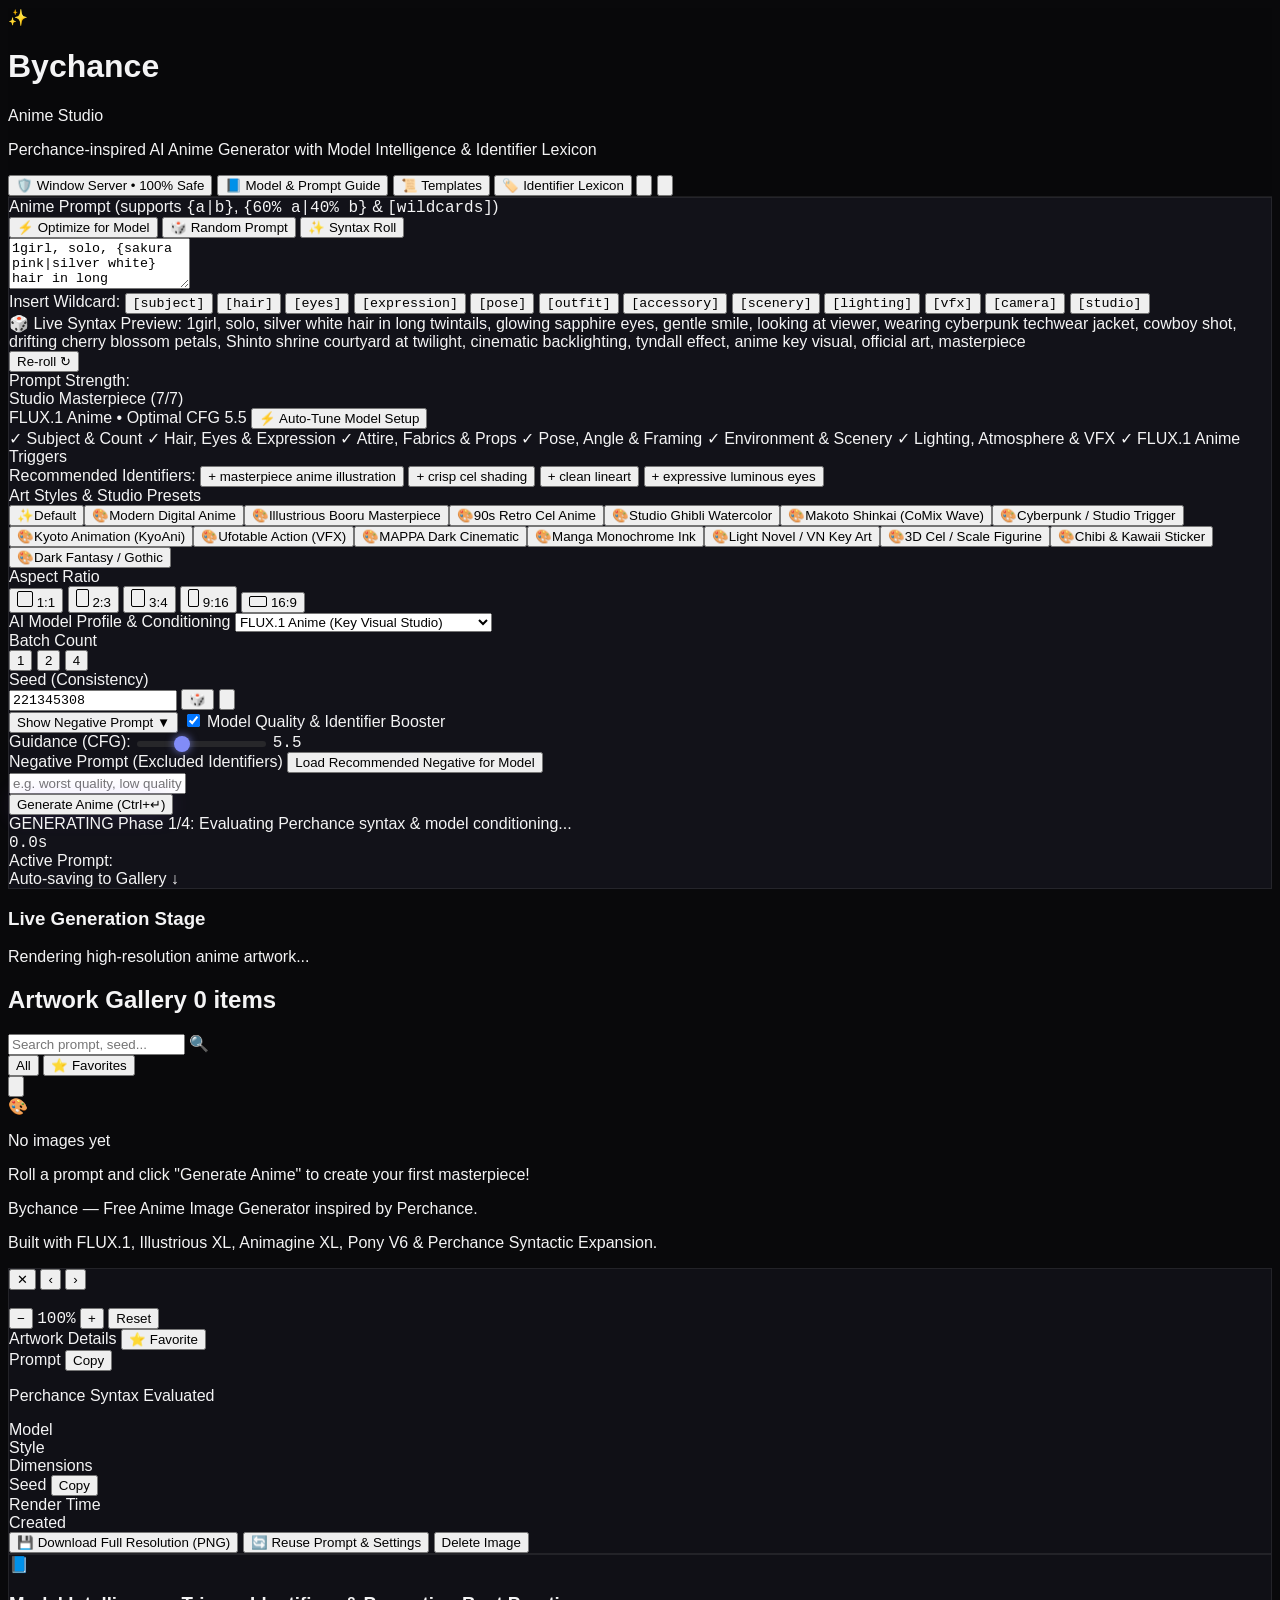
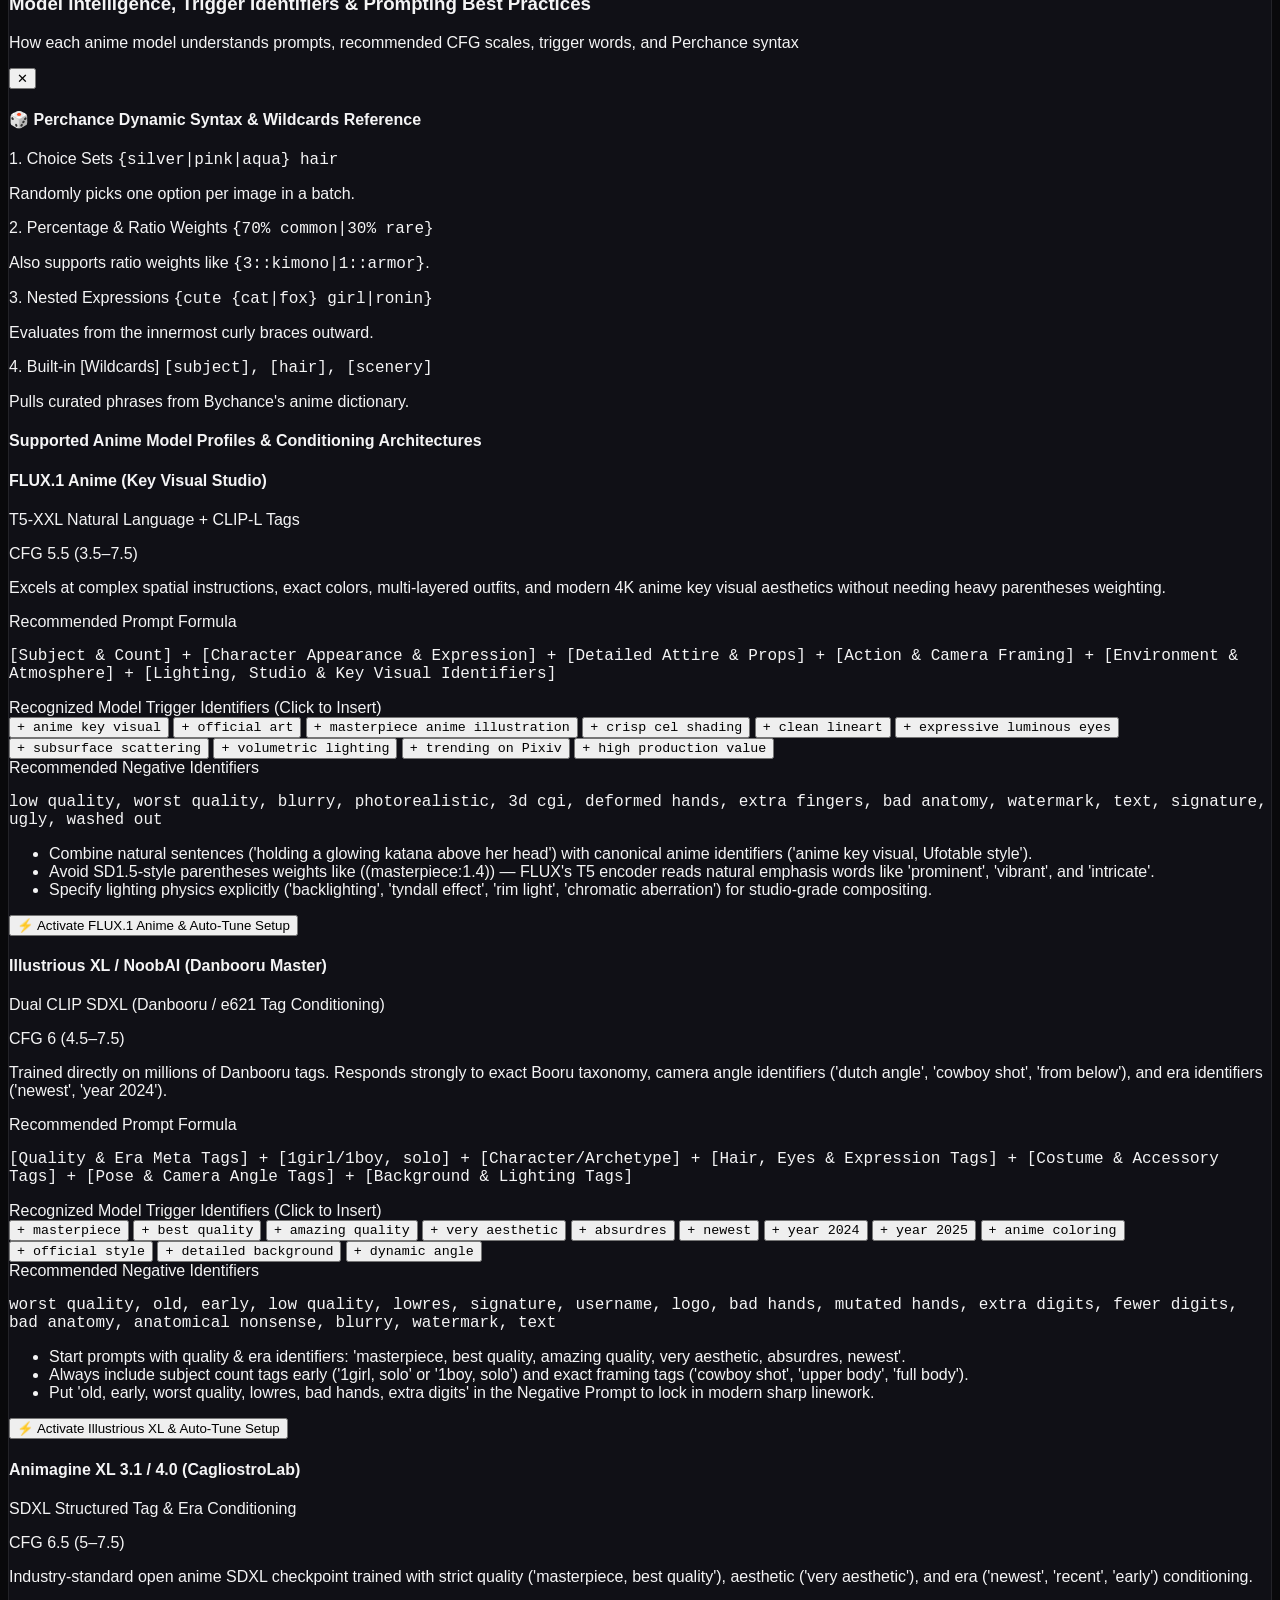
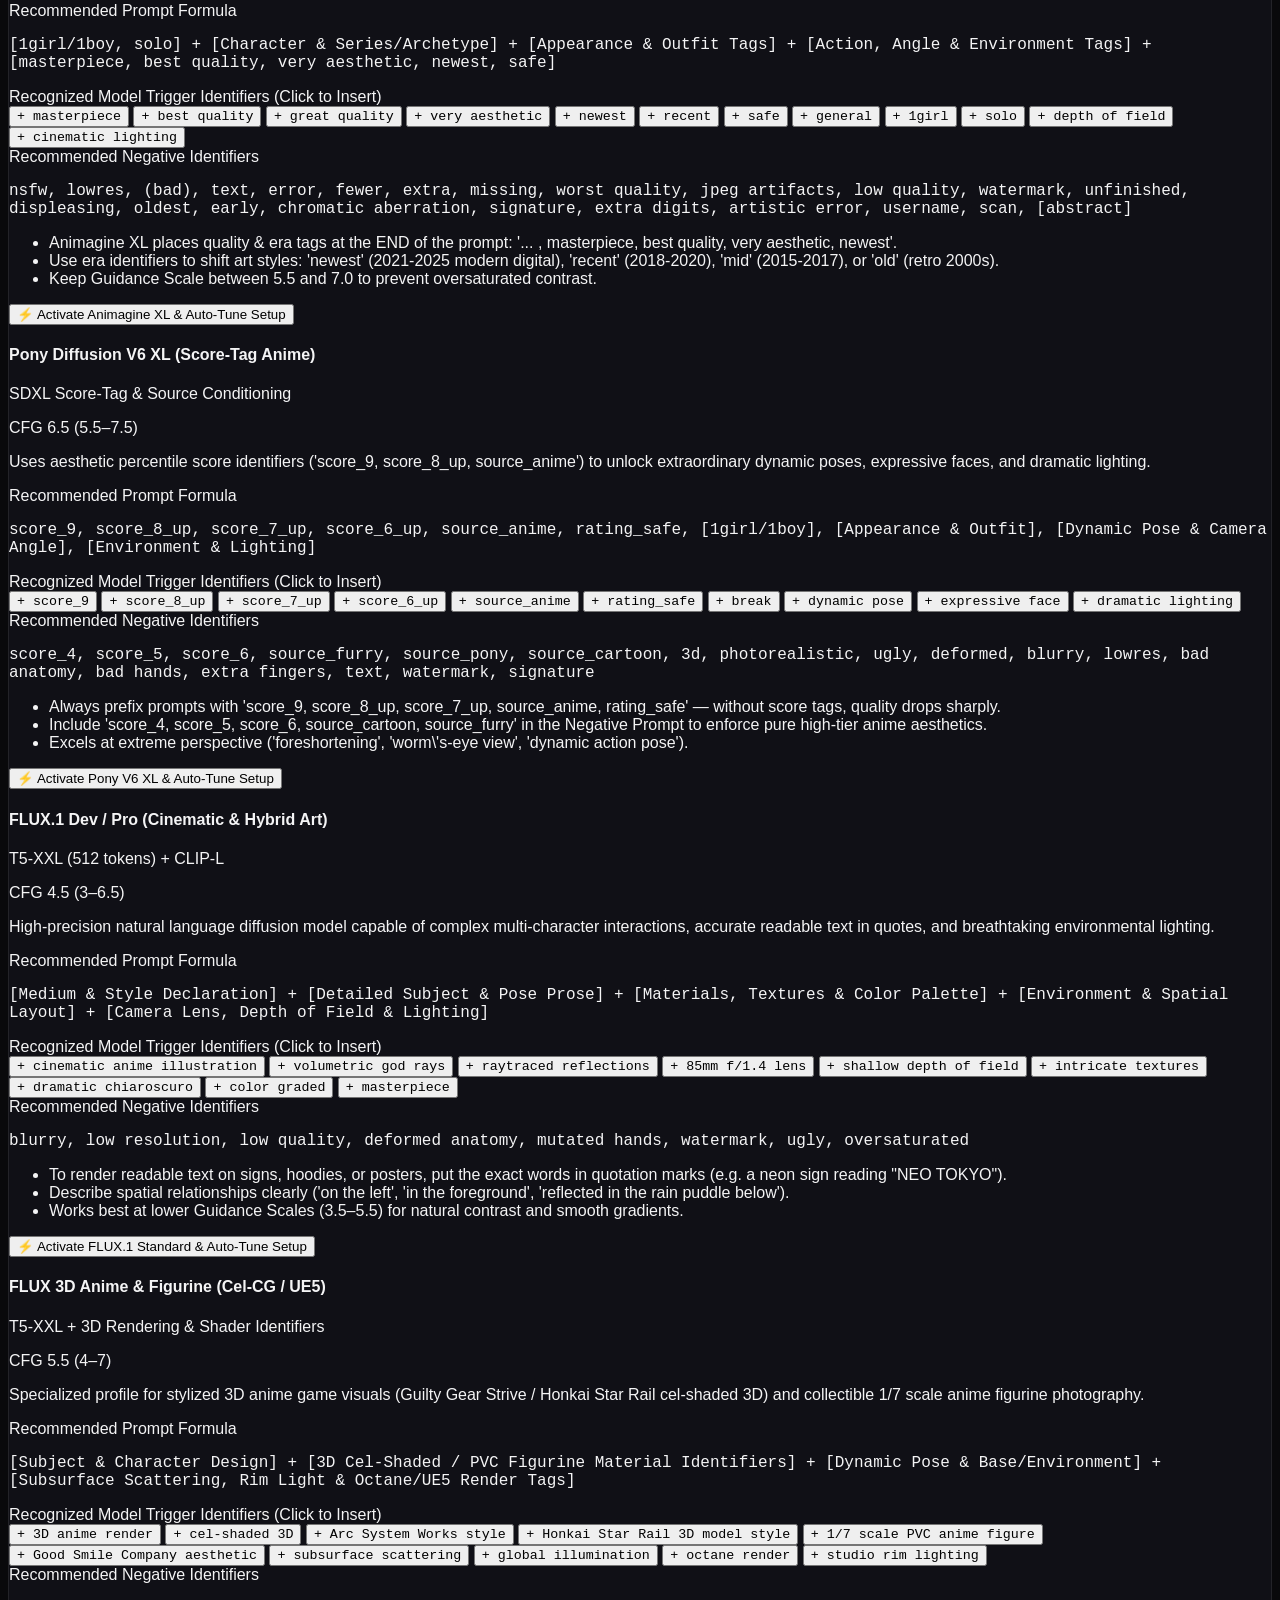
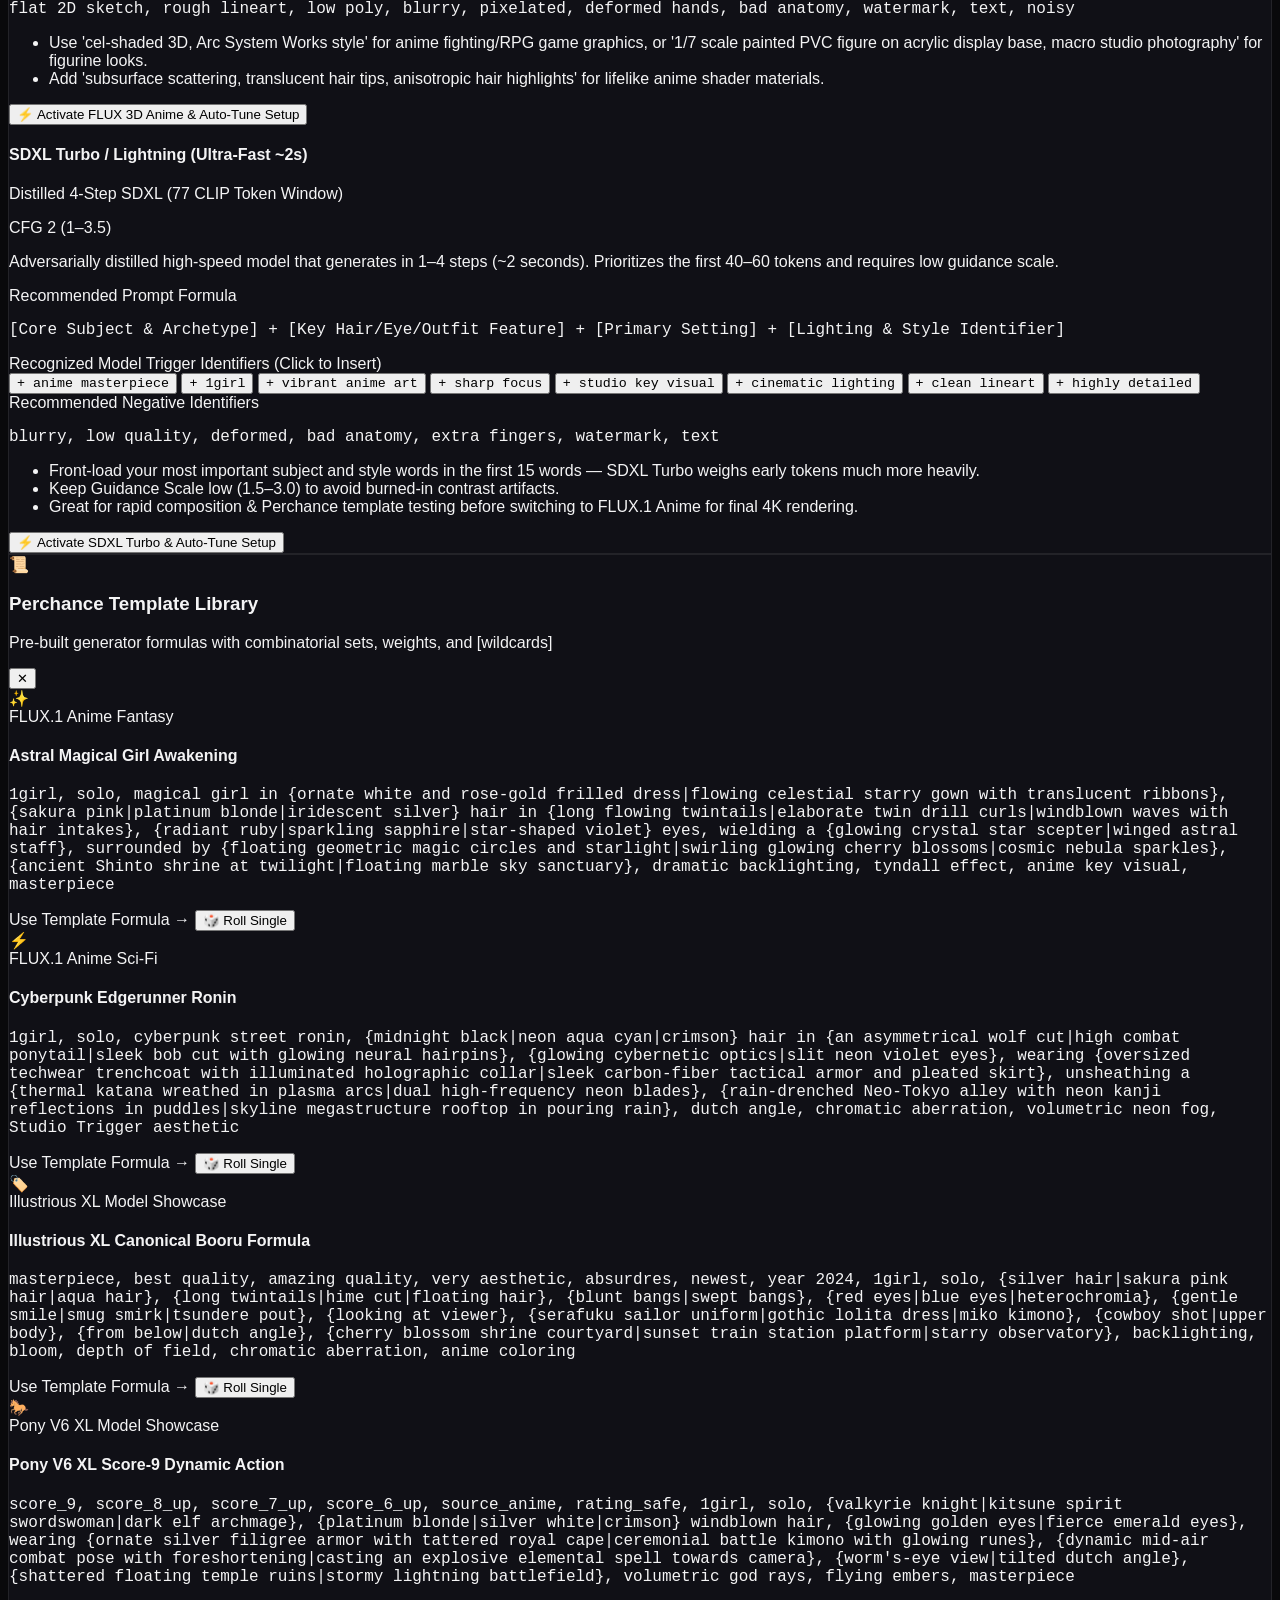
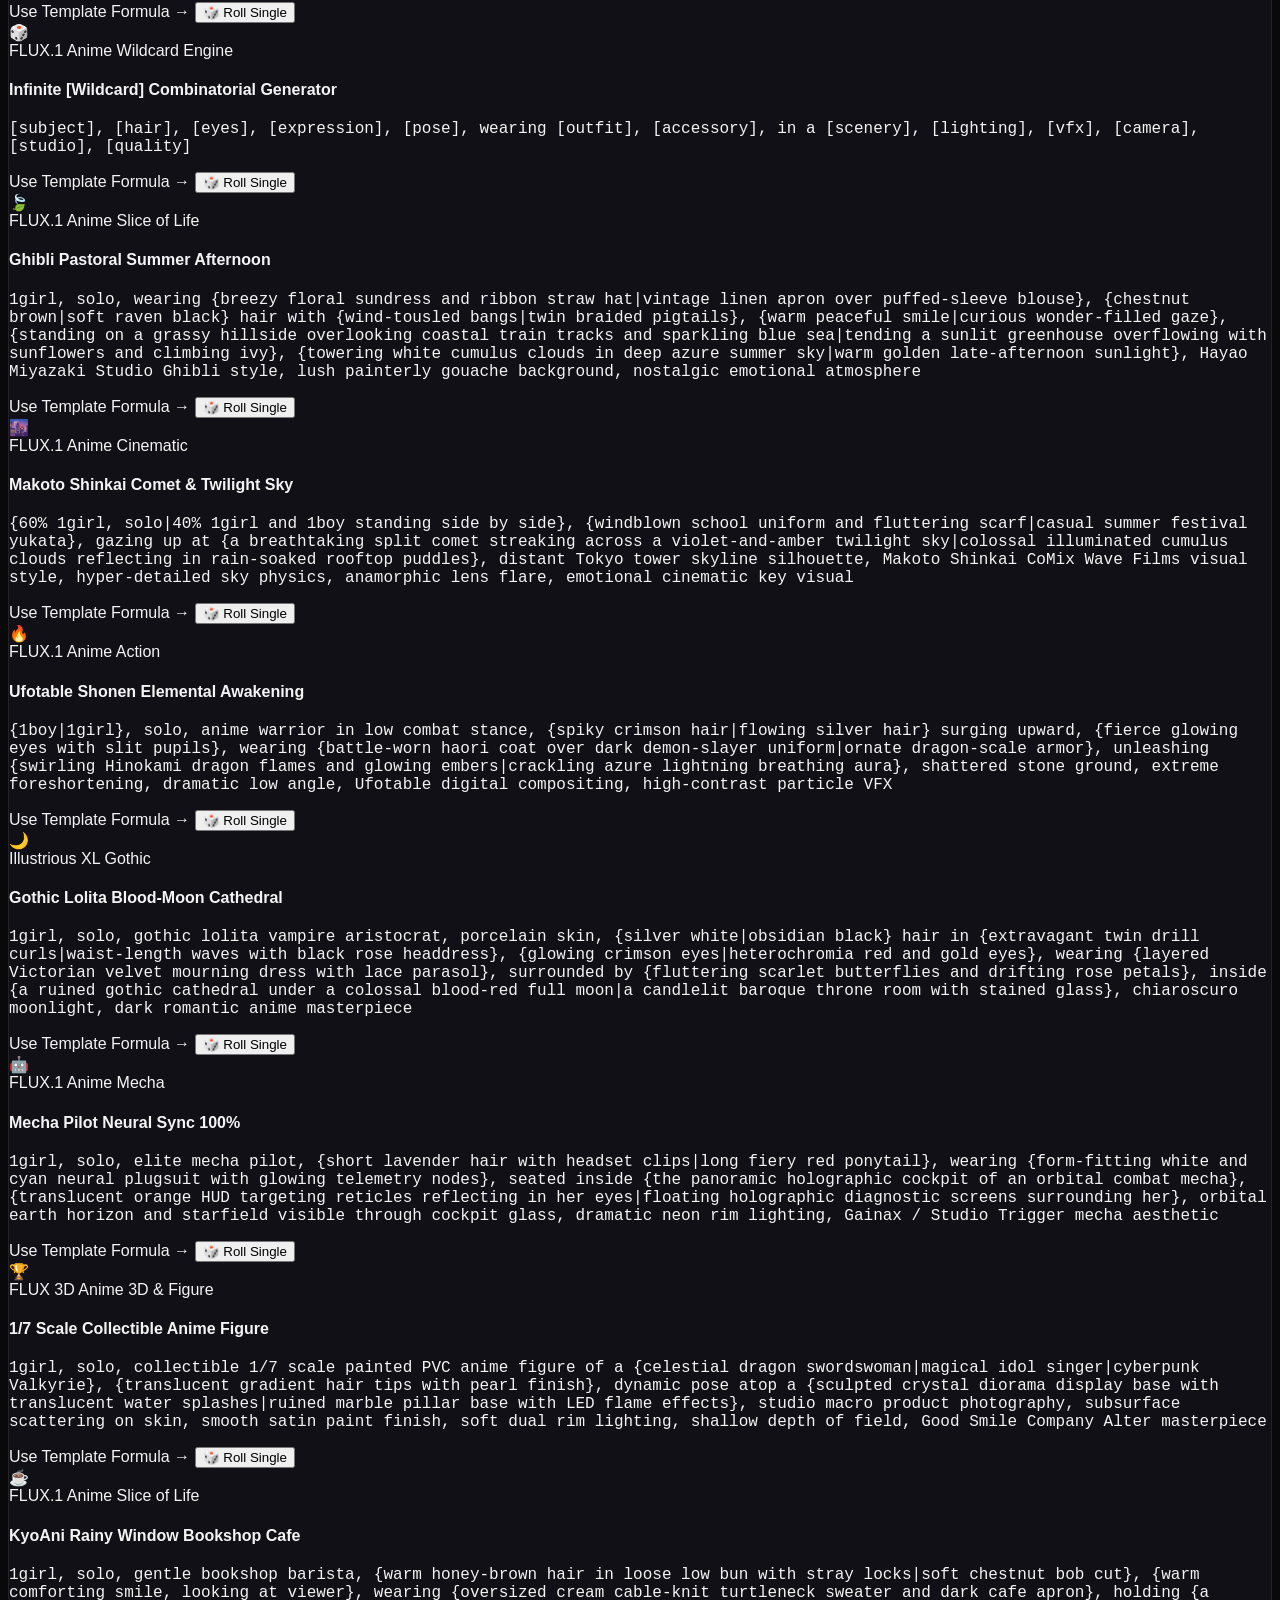
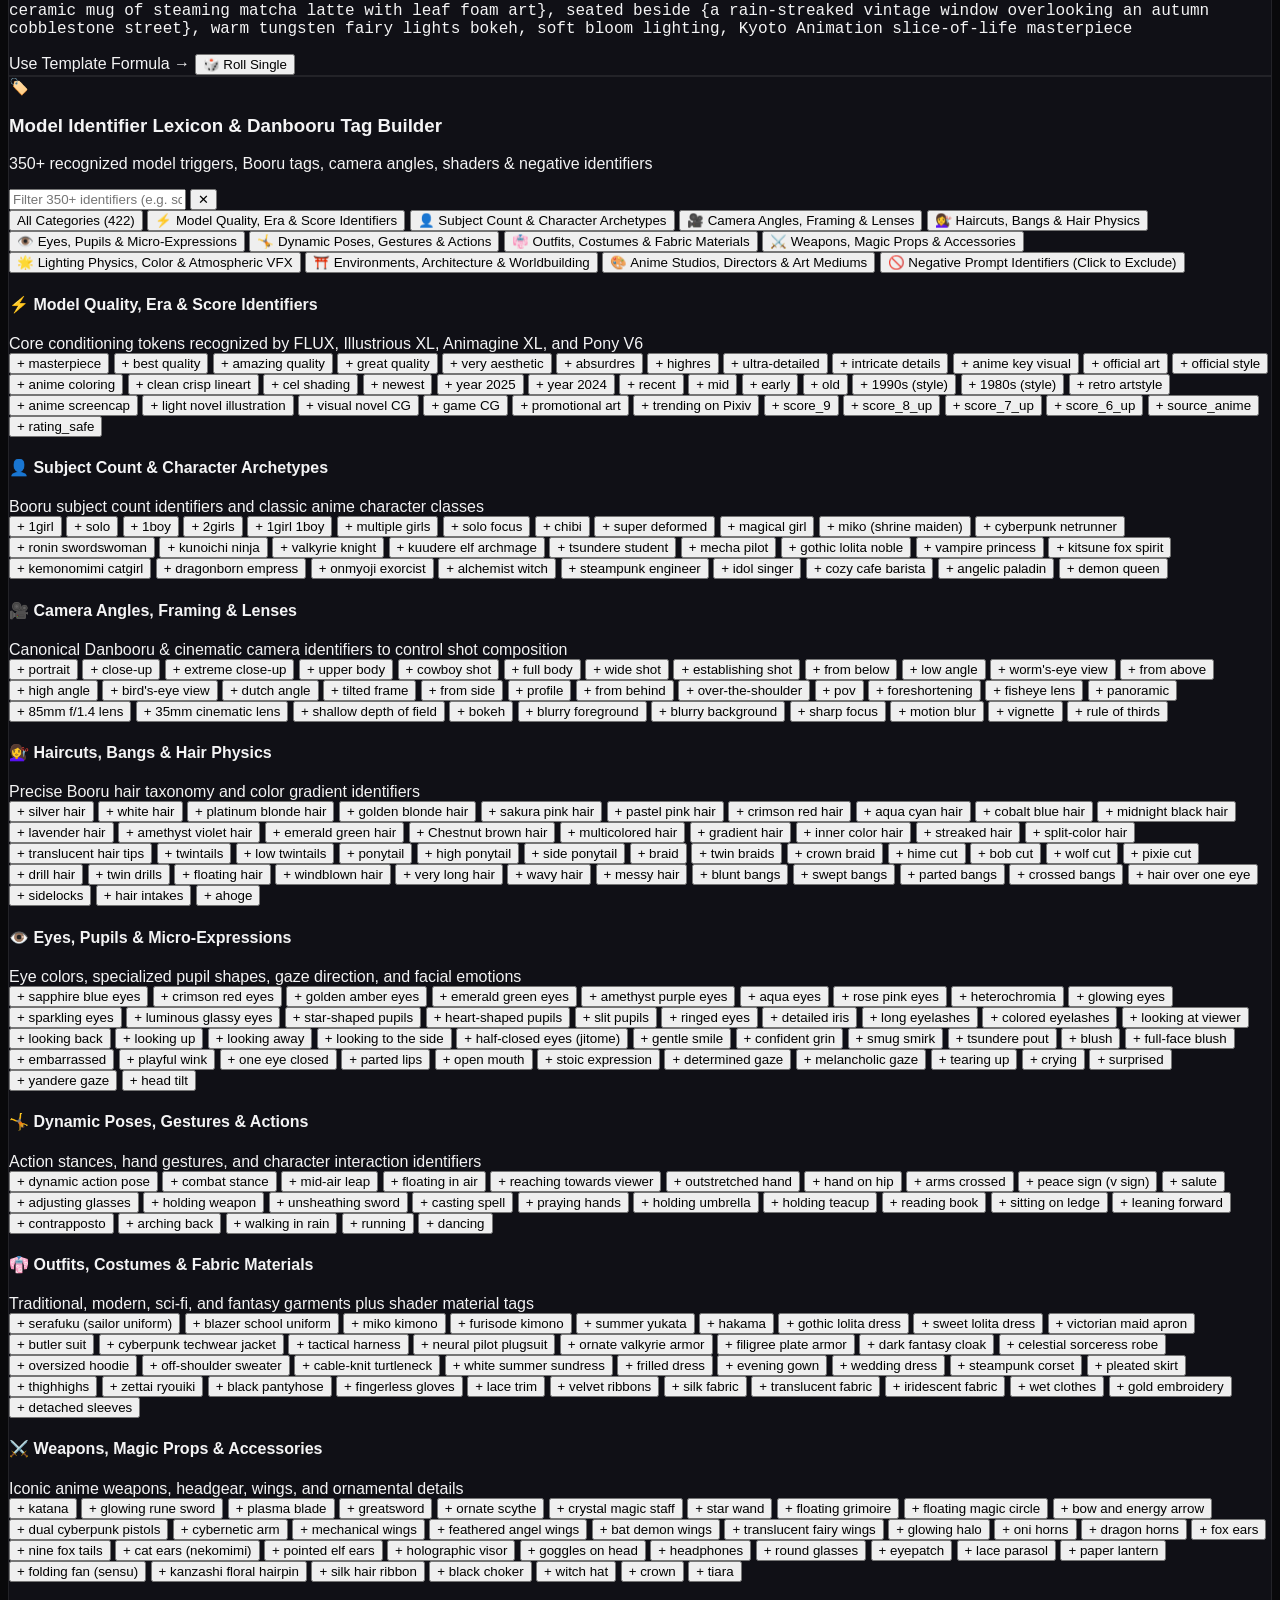
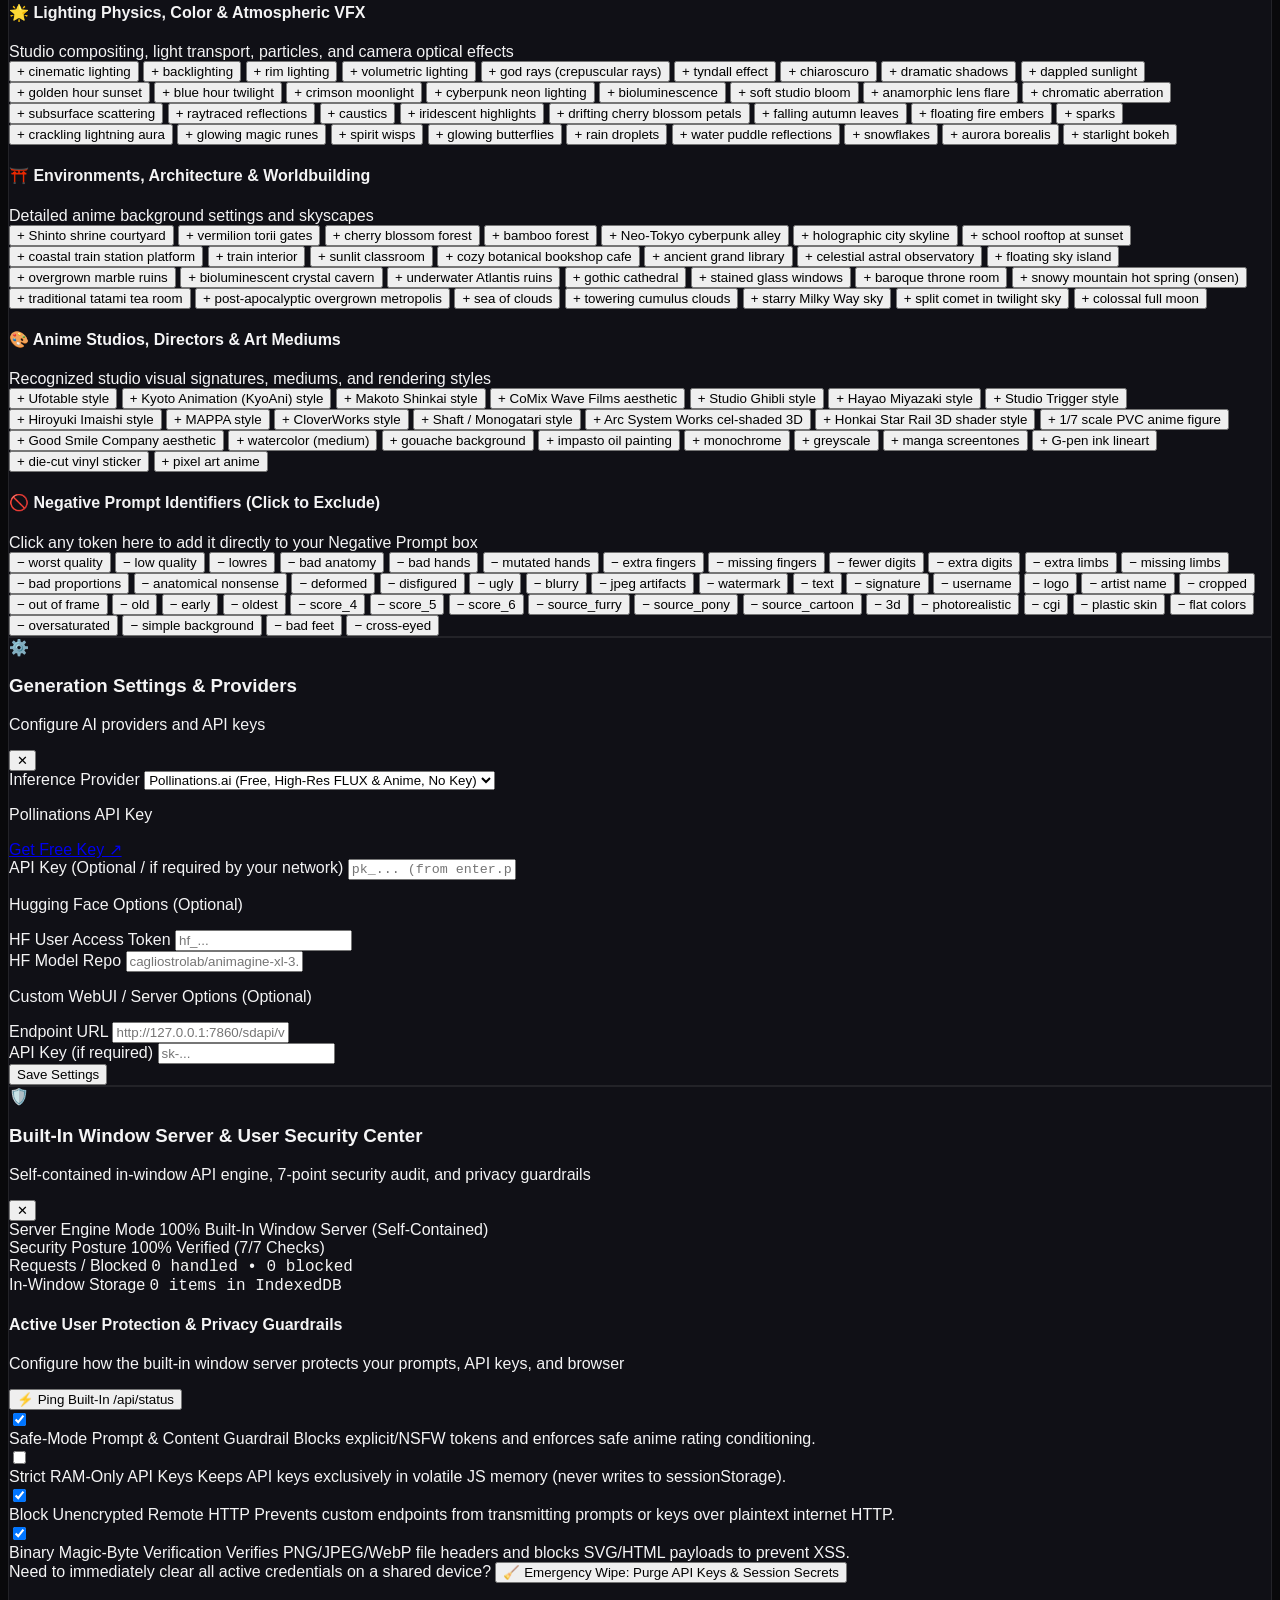
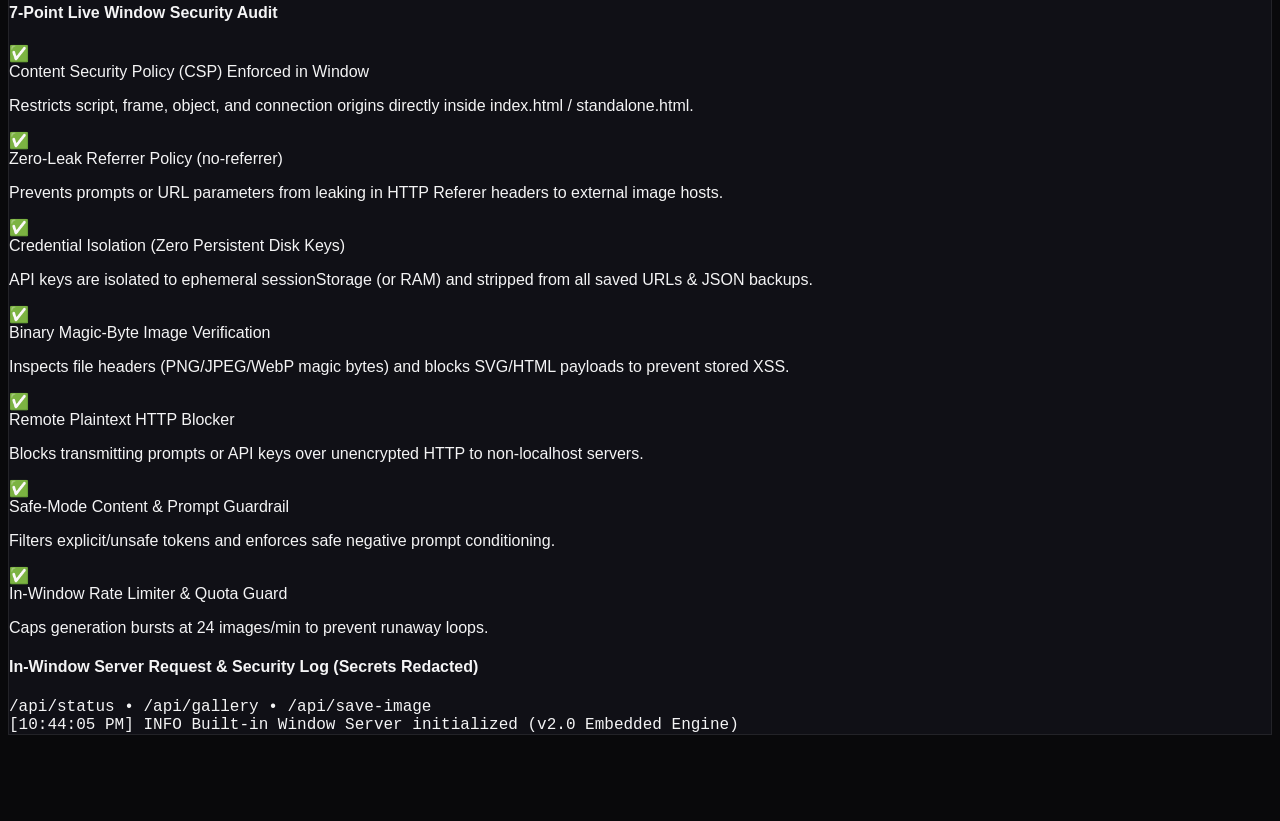
==== public/index.html @ 8767025f "feat(ui): add live generation telemetry HUD, 0.1s stopwatch, auto-scroll, and single-pass fetch with" ====
<!DOCTYPE html>
<html lang="en" class="dark">
<head>
  <meta charset="UTF-8" />
  <meta name="viewport" content="width=device-width, initial-scale=1.0" />
  <meta name="referrer" content="no-referrer" />
  <meta http-equiv="Content-Security-Policy" content="default-src 'self'; script-src 'self' 'unsafe-inline' https://cdn.tailwindcss.com; style-src 'self' 'unsafe-inline'; img-src 'self' data: blob: https:; connect-src 'self' https: http://127.0.0.1:* http://localhost:*; font-src 'self' data:; object-src 'none'; base-uri 'self'; form-action 'self';" />
  <title>Bychance — Anime AI Image Generator</title>
  <meta name="description" content="Clean, powerful anime AI image generation platform inspired by Perchance. Free, unlimited, featuring FLUX, Illustrious XL, Animagine XL, Pony V6 & Dynamic Syntax." />
  
  <!-- Tailwind CSS -->
  <script src="https://cdn.tailwindcss.com"></script>
  <script>
    tailwind.config = {
      darkMode: 'class',
      theme: {
        extend: {
          colors: {
            brand: {
              50: '#fdf2f8',
              100: '#fce7f3',
              500: '#ec4899',
              600: '#db2777',
              700: '#be185d'
            },
            anime: {
              indigo: '#6366f1',
              violet: '#8b5cf6',
              cyan: '#06b6d4',
              pink: '#f43f5e'
            }
          }
        }
      }
    }
  </script>

  <!-- Custom Stylesheet -->
  <link rel="stylesheet" href="css/style.css" />
</head>
<body class="bg-[#0b0b0f] text-zinc-100 min-h-screen flex flex-col selection:bg-indigo-500/30 selection:text-indigo-200">

  <!-- Top Navigation Header -->
  <header class="glass-header sticky top-0 z-40 px-4 sm:px-8 py-3.5 flex items-center justify-between border-b border-zinc-800/80">
    <div class="flex items-center gap-3">
      <div class="w-9 h-9 rounded-xl bg-gradient-to-tr from-indigo-600 via-purple-600 to-pink-500 flex items-center justify-center shadow-lg shadow-indigo-500/20">
        <span class="text-lg">✨</span>
      </div>
      <div>
        <div class="flex items-center gap-2">
          <h1 class="font-extrabold text-lg tracking-tight bg-gradient-to-r from-white via-zinc-200 to-indigo-300 bg-clip-text text-transparent">Bychance</h1>
          <span class="px-2 py-0.5 rounded-full text-[10px] font-semibold bg-indigo-500/10 text-indigo-400 border border-indigo-500/20">Anime Studio</span>
        </div>
        <p class="text-[11px] text-zinc-400 hidden sm:block">Perchance-inspired AI Anime Generator with Model Intelligence & Identifier Lexicon</p>
      </div>
    </div>

    <div class="flex items-center gap-2">
      <!-- Built-In Window Server & Security Console Button -->
      <button id="btn-open-server-security" class="px-3 py-1.5 rounded-lg text-xs font-medium bg-emerald-500/10 hover:bg-emerald-500/20 text-emerald-300 border border-emerald-500/30 flex items-center gap-1.5 transition-all" title="Built-In Window Server &amp; User Security Console">
        <span class="w-2 h-2 rounded-full bg-emerald-400 animate-pulse"></span>
        <span>🛡️</span>
        <span id="header-server-badge" class="hidden lg:inline">Window Server • Protected</span>
      </button>

      <!-- Model & Prompting Guide Modal Button -->
      <button id="btn-open-guide" class="px-3 py-1.5 rounded-lg text-xs font-medium bg-indigo-500/10 hover:bg-indigo-500/20 text-indigo-300 border border-indigo-500/30 flex items-center gap-1.5 transition-all" title="Model Profiles, Trigger Identifiers & Prompt Engineering Guide">
        <span>📘</span>
        <span class="hidden md:inline">Model & Prompt Guide</span>
      </button>

      <!-- Templates Modal Button -->
      <button id="btn-open-templates" class="px-3 py-1.5 rounded-lg text-xs font-medium bg-zinc-900 hover:bg-zinc-800 text-zinc-300 border border-zinc-800 flex items-center gap-1.5 transition-all">
        <span>📜</span>
        <span class="hidden md:inline">Templates</span>
      </button>

      <!-- Tag Builder Modal Button -->
      <button id="btn-open-tags" class="px-3 py-1.5 rounded-lg text-xs font-medium bg-zinc-900 hover:bg-zinc-800 text-zinc-300 border border-zinc-800 flex items-center gap-1.5 transition-all">
        <span>🏷️</span>
        <span class="hidden md:inline">Identifier Lexicon</span>
      </button>

      <!-- Export History Button -->
      <button id="btn-export-history" class="p-2 rounded-lg text-xs font-medium bg-zinc-900 hover:bg-zinc-800 text-zinc-300 border border-zinc-800 transition-all" title="Export History as JSON">
        <svg class="w-4 h-4" fill="none" stroke="currentColor" viewBox="0 0 24 24"><path stroke-linecap="round" stroke-linejoin="round" stroke-width="2" d="M4 16v1a3 3 0 003 3h10a3 3 0 003-3v-1m-4-4l-4 4m0 0l-4-4m4 4V4"/></svg>
      </button>

      <!-- Settings Button -->
      <button id="btn-open-settings" class="p-2 rounded-lg text-xs font-medium bg-zinc-900 hover:bg-zinc-800 text-zinc-300 border border-zinc-800 transition-all" title="Settings & Providers">
        <svg class="w-4 h-4" fill="none" stroke="currentColor" viewBox="0 0 24 24"><path stroke-linecap="round" stroke-linejoin="round" stroke-width="2" d="M10.325 4.317c.426-1.756 2.924-1.756 3.35 0a1.724 1.724 0 002.573 1.066c1.543-.94 3.31.826 2.37 2.37a1.724 1.724 0 001.065 2.572c1.756.426 1.756 2.924 0 3.35a1.724 1.724 0 00-1.066 2.573c.94 1.543-.826 3.31-2.37 2.37a1.724 1.724 0 00-2.572 1.065c-.426 1.756-2.924 1.756-3.35 0a1.724 1.724 0 00-2.573-1.066c-1.543.94-3.31-.826-2.37-2.37a1.724 1.724 0 00-1.065-2.572c-1.756-.426-1.756-2.924 0-3.35a1.724 1.724 0 001.066-2.573c-.94-1.543.826-3.31 2.37-2.37.996.608 2.296.07 2.572-1.065z"/><path stroke-linecap="round" stroke-linejoin="round" stroke-width="2" d="M15 12a3 3 0 11-6 0 3 3 0 016 0z"/></svg>
      </button>
    </div>
  </header>

  <!-- Main Content Layout -->
  <main class="flex-1 max-w-7xl w-full mx-auto p-4 sm:p-6 lg:p-8 space-y-8">

    <!-- Top Generation Section: Inputs & Controls -->
    <section class="glass-panel rounded-3xl p-5 sm:p-7 border border-zinc-800/80 shadow-2xl relative overflow-hidden">
      <!-- Glow background accent -->
      <div class="absolute -top-32 -left-32 w-80 h-80 bg-indigo-600/10 rounded-full blur-3xl pointer-events-none"></div>
      <div class="absolute -bottom-32 -right-32 w-80 h-80 bg-pink-600/10 rounded-full blur-3xl pointer-events-none"></div>

      <!-- Prompt Input Block -->
      <div class="space-y-3 relative z-10">
        <div class="flex flex-wrap items-center justify-between gap-2">
          <label for="prompt-input" class="text-xs font-semibold uppercase tracking-wider text-zinc-400 flex items-center gap-1.5">
            <span>Anime Prompt</span>
            <span class="text-[10px] lowercase text-zinc-500 font-normal">(supports <code class="text-indigo-400">{a|b}</code>, <code class="text-indigo-400">{60% a|40% b}</code> &amp; <code class="text-pink-400">[wildcards]</code>)</span>
          </label>

          <div class="flex flex-wrap items-center gap-1.5">
            <!-- Smart Optimize for Model Button -->
            <button id="btn-optimize-prompt" class="px-2.5 py-1 rounded-lg text-xs font-medium bg-emerald-500/15 hover:bg-emerald-500/25 text-emerald-300 border border-emerald-500/30 flex items-center gap-1.5 transition-all" title="Inject model-specific trigger identifiers, framing, and lighting without losing your prompt">
              <span>⚡</span>
              <span>Optimize for Model</span>
            </button>

            <!-- Random Prompt Button -->
            <button id="btn-random-prompt" class="px-2.5 py-1 rounded-lg text-xs font-medium bg-zinc-800/80 hover:bg-zinc-700 text-zinc-200 border border-zinc-700/60 flex items-center gap-1.5 transition-all shadow-sm" title="Roll a random model-tuned anime prompt from dictionary">
              <span>🎲</span>
              <span>Random Prompt</span>
            </button>

            <!-- Random Template Button -->
            <button id="btn-random-template" class="px-2.5 py-1 rounded-lg text-xs font-medium bg-indigo-500/10 hover:bg-indigo-500/20 text-indigo-300 border border-indigo-500/30 flex items-center gap-1.5 transition-all" title="Generate Perchance template with {options}">
              <span>✨</span>
              <span>Syntax Roll</span>
            </button>
          </div>
        </div>

        <div class="relative">
          <textarea
            id="prompt-input"
            rows="3"
            placeholder="e.g. 1girl, solo, {silver|sakura pink} hair, {cyberpunk jacket|serafuku sailor uniform}, {Neo-Tokyo alley|cherry blossom shrine}, cowboy shot, backlighting, anime key visual, masterpiece"
            class="w-full rounded-2xl bg-zinc-950/70 border border-zinc-800 p-4 text-sm sm:text-base text-zinc-100 placeholder-zinc-500 focus:outline-none focus:border-indigo-500 focus:ring-2 focus:ring-indigo-500/20 transition-all font-sans leading-relaxed resize-y"
          >1girl, solo, {sakura pink|silver white} hair in long twintails, glowing sapphire eyes, gentle smile, looking at viewer, wearing {serafuku school sailor uniform|cyberpunk techwear jacket}, cowboy shot, drifting cherry blossom petals, Shinto shrine courtyard at twilight, cinematic backlighting, tyndall effect, anime key visual, official art, masterpiece</textarea>
        </div>

        <!-- Dynamic Wildcard Quick-Insert Bar -->
        <div class="flex items-center gap-1.5 overflow-x-auto pb-1 scrollbar-none text-[11px]">
          <span class="text-zinc-500 font-medium whitespace-nowrap mr-1">Insert Wildcard:</span>
          <button type="button" data-wildcard="[subject]" class="wildcard-btn px-2 py-0.5 rounded-md bg-zinc-900 hover:bg-indigo-950/70 text-pink-300 border border-zinc-800 hover:border-pink-500/40 font-mono whitespace-nowrap transition-all">[subject]</button>
          <button type="button" data-wildcard="[hair]" class="wildcard-btn px-2 py-0.5 rounded-md bg-zinc-900 hover:bg-indigo-950/70 text-pink-300 border border-zinc-800 hover:border-pink-500/40 font-mono whitespace-nowrap transition-all">[hair]</button>
          <button type="button" data-wildcard="[eyes]" class="wildcard-btn px-2 py-0.5 rounded-md bg-zinc-900 hover:bg-indigo-950/70 text-pink-300 border border-zinc-800 hover:border-pink-500/40 font-mono whitespace-nowrap transition-all">[eyes]</button>
          <button type="button" data-wildcard="[expression]" class="wildcard-btn px-2 py-0.5 rounded-md bg-zinc-900 hover:bg-indigo-950/70 text-pink-300 border border-zinc-800 hover:border-pink-500/40 font-mono whitespace-nowrap transition-all">[expression]</button>
          <button type="button" data-wildcard="[pose]" class="wildcard-btn px-2 py-0.5 rounded-md bg-zinc-900 hover:bg-indigo-950/70 text-pink-300 border border-zinc-800 hover:border-pink-500/40 font-mono whitespace-nowrap transition-all">[pose]</button>
          <button type="button" data-wildcard="[outfit]" class="wildcard-btn px-2 py-0.5 rounded-md bg-zinc-900 hover:bg-indigo-950/70 text-pink-300 border border-zinc-800 hover:border-pink-500/40 font-mono whitespace-nowrap transition-all">[outfit]</button>
          <button type="button" data-wildcard="[accessory]" class="wildcard-btn px-2 py-0.5 rounded-md bg-zinc-900 hover:bg-indigo-950/70 text-pink-300 border border-zinc-800 hover:border-pink-500/40 font-mono whitespace-nowrap transition-all">[accessory]</button>
          <button type="button" data-wildcard="[scenery]" class="wildcard-btn px-2 py-0.5 rounded-md bg-zinc-900 hover:bg-indigo-950/70 text-pink-300 border border-zinc-800 hover:border-pink-500/40 font-mono whitespace-nowrap transition-all">[scenery]</button>
          <button type="button" data-wildcard="[lighting]" class="wildcard-btn px-2 py-0.5 rounded-md bg-zinc-900 hover:bg-indigo-950/70 text-pink-300 border border-zinc-800 hover:border-pink-500/40 font-mono whitespace-nowrap transition-all">[lighting]</button>
          <button type="button" data-wildcard="[vfx]" class="wildcard-btn px-2 py-0.5 rounded-md bg-zinc-900 hover:bg-indigo-950/70 text-pink-300 border border-zinc-800 hover:border-pink-500/40 font-mono whitespace-nowrap transition-all">[vfx]</button>
          <button type="button" data-wildcard="[camera]" class="wildcard-btn px-2 py-0.5 rounded-md bg-zinc-900 hover:bg-indigo-950/70 text-pink-300 border border-zinc-800 hover:border-pink-500/40 font-mono whitespace-nowrap transition-all">[camera]</button>
          <button type="button" data-wildcard="[studio]" class="wildcard-btn px-2 py-0.5 rounded-md bg-zinc-900 hover:bg-indigo-950/70 text-pink-300 border border-zinc-800 hover:border-pink-500/40 font-mono whitespace-nowrap transition-all">[studio]</button>
        </div>

        <!-- Perchance Syntax Live Evaluation Preview -->
        <div id="syntax-preview-container" class="hidden flex items-center justify-between gap-2 p-2.5 rounded-xl bg-indigo-950/30 border border-indigo-500/30 text-xs text-indigo-300">
          <div class="flex items-center gap-2 min-w-0">
            <span class="text-sm">🎲</span>
            <span class="font-medium text-zinc-400 whitespace-nowrap">Live Syntax Preview:</span>
            <span id="syntax-preview-text" class="text-zinc-200 truncate italic"></span>
          </div>
          <button id="btn-reroll-preview" type="button" class="px-2 py-0.5 rounded bg-indigo-500/20 hover:bg-indigo-500/30 text-[11px] text-indigo-200 whitespace-nowrap">Re-roll ↻</button>
        </div>

        <!-- Smart Prompt Coach & Model Identifier Advisor -->
        <div id="prompt-coach-panel" class="rounded-2xl bg-zinc-950/60 border border-zinc-800/90 p-3.5 space-y-2.5">
          <!-- Top Row: Prompt Readiness Score + Active Model Profile Summary -->
          <div class="flex flex-col sm:flex-row sm:items-center justify-between gap-2">
            <div class="flex items-center gap-2.5 flex-wrap">
              <span class="text-[11px] font-semibold uppercase tracking-wider text-zinc-400">Prompt Strength:</span>
              <div class="w-24 h-2 rounded-full bg-zinc-800 overflow-hidden">
                <div id="coach-score-bar" class="h-full bg-gradient-to-r from-indigo-500 to-emerald-400 transition-all duration-300" style="width: 85%"></div>
              </div>
              <span id="coach-score-badge" class="px-2 py-0.5 rounded-full text-[10px] font-semibold bg-emerald-500/15 text-emerald-300 border border-emerald-500/30">Studio Masterpiece (7/7)</span>
            </div>

            <div class="flex items-center gap-2">
              <span id="coach-model-badge" class="text-[11px] text-indigo-300 font-medium">FLUX.1 Anime • CFG 5.5</span>
              <button id="btn-apply-model-defaults" type="button" class="px-2.5 py-1 rounded-lg text-[11px] font-medium bg-indigo-500/15 hover:bg-indigo-500/25 text-indigo-300 border border-indigo-500/30 transition-all" title="Set recommended Guidance Scale, Negative Prompt, and Model Trigger tokens">
                ⚡ Auto-Tune Model Setup
              </button>
            </div>
          </div>

          <!-- 7 Prompt Pillars Checklist & Quick Suggestions -->
          <div id="coach-pillars-grid" class="flex flex-wrap items-center gap-1.5">
            <!-- Dynamically populated pillar chips -->
          </div>

          <!-- Missing Pillar / Model Trigger Quick-Insert Recommendations -->
          <div id="coach-recommendations-row" class="flex flex-wrap items-center gap-1.5 pt-1 border-t border-zinc-800/60 text-[11px]">
            <!-- Dynamically populated clickable identifier recommendations -->
          </div>

          <!-- Model Diagnostic Warnings (if any) -->
          <div id="coach-warnings-row" class="hidden text-[11px] text-amber-300/90 bg-amber-950/30 border border-amber-500/30 rounded-xl px-3 py-1.5">
          </div>
        </div>

        <!-- Style Presets Carousel -->
        <div>
          <label class="text-[11px] font-semibold uppercase tracking-wider text-zinc-400 block mb-2">Art Styles &amp; Studio Presets</label>
          <div id="style-presets-container" class="flex items-center gap-2 overflow-x-auto pb-2 scrollbar-none">
            <!-- Dynamically populated style buttons -->
          </div>
        </div>

        <!-- Controls Row: Aspect Ratio, Batch, Model, Seed, Guidance -->
        <div class="pt-3 border-t border-zinc-800/80 grid grid-cols-1 sm:grid-cols-2 lg:grid-cols-12 gap-4 items-center">
          
          <!-- Aspect Ratio (4 cols) -->
          <div class="lg:col-span-4 space-y-1.5">
            <label class="text-[11px] font-medium text-zinc-400 flex items-center justify-between">
              <span>Aspect Ratio</span>
            </label>
            <div class="flex items-center gap-1.5 overflow-x-auto">
              <button data-ratio="1:1" class="aspect-ratio-btn px-2.5 py-1.5 rounded-lg text-xs font-medium border border-zinc-800 bg-zinc-900/80 text-zinc-300 hover:border-zinc-700 flex items-center gap-1" title="Square (1:1 - 1024x1024)">
                <span class="ratio-icon ratio-1-1"></span>
                <span>1:1</span>
              </button>
              <button data-ratio="2:3" class="aspect-ratio-btn active px-2.5 py-1.5 rounded-lg text-xs font-medium border border-indigo-500 bg-indigo-500/20 text-indigo-300 flex items-center gap-1" title="Portrait (2:3 - 680x1024)">
                <span class="ratio-icon ratio-2-3"></span>
                <span>2:3</span>
              </button>
              <button data-ratio="3:4" class="aspect-ratio-btn px-2.5 py-1.5 rounded-lg text-xs font-medium border border-zinc-800 bg-zinc-900/80 text-zinc-300 hover:border-zinc-700 flex items-center gap-1" title="Portrait (3:4 - 768x1024)">
                <span class="ratio-icon ratio-3-4"></span>
                <span>3:4</span>
              </button>
              <button data-ratio="9:16" class="aspect-ratio-btn px-2.5 py-1.5 rounded-lg text-xs font-medium border border-zinc-800 bg-zinc-900/80 text-zinc-300 hover:border-zinc-700 flex items-center gap-1" title="Phone Wallpaper (9:16 - 576x1024)">
                <span class="ratio-icon ratio-9-16"></span>
                <span>9:16</span>
              </button>
              <button data-ratio="16:9" class="aspect-ratio-btn px-2.5 py-1.5 rounded-lg text-xs font-medium border border-zinc-800 bg-zinc-900/80 text-zinc-300 hover:border-zinc-700 flex items-center gap-1" title="Widescreen (16:9 - 1024x576)">
                <span class="ratio-icon ratio-16-9"></span>
                <span>16:9</span>
              </button>
            </div>
          </div>

          <!-- Model Switcher (3 cols) -->
          <div class="lg:col-span-3 space-y-1.5">
            <label for="model-select" class="text-[11px] font-medium text-zinc-400 block">AI Model Profile &amp; Conditioning</label>
            <select id="model-select" class="w-full rounded-xl bg-zinc-950/70 border border-zinc-800 px-3 py-1.5 text-xs text-zinc-200 focus:outline-none focus:border-indigo-500">
              <option value="flux-anime" selected>FLUX.1 Anime (Key Visual Studio)</option>
              <option value="illustrious-xl">Illustrious XL / NoobAI (Danbooru Tags)</option>
              <option value="animagine-xl">Animagine XL 3.1/4.0 (Era &amp; Quality)</option>
              <option value="pony-xl">Pony Diffusion V6 XL (Score-9 Anime)</option>
              <option value="flux">FLUX.1 Dev / Pro (Natural Language)</option>
              <option value="flux-3d">FLUX 3D Anime &amp; Figurine (Cel-CG)</option>
              <option value="turbo">SDXL Turbo / Lightning (Fast ~2s)</option>
            </select>
          </div>

          <!-- Batch Size (2 cols) -->
          <div class="lg:col-span-2 space-y-1.5">
            <label class="text-[11px] font-medium text-zinc-400 block">Batch Count</label>
            <div class="flex items-center gap-1 bg-zinc-950/80 p-1 rounded-xl border border-zinc-800">
              <button data-count="1" class="batch-count-btn active flex-1 py-1 rounded-lg text-xs font-semibold bg-indigo-600 text-white transition-all">1</button>
              <button data-count="2" class="batch-count-btn flex-1 py-1 rounded-lg text-xs font-semibold text-zinc-400 hover:text-white transition-all">2</button>
              <button data-count="4" class="batch-count-btn flex-1 py-1 rounded-lg text-xs font-semibold text-zinc-400 hover:text-white transition-all">4</button>
            </div>
          </div>

          <!-- Seed Control (3 cols) -->
          <div class="lg:col-span-3 space-y-1.5">
            <label for="seed-input" class="text-[11px] font-medium text-zinc-400 block">Seed (Consistency)</label>
            <div class="flex items-center gap-1">
              <input
                id="seed-input"
                type="number"
                placeholder="Random seed"
                class="w-full rounded-xl bg-zinc-950/70 border border-zinc-800 px-2.5 py-1.5 text-xs text-zinc-200 font-mono focus:outline-none focus:border-indigo-500"
              />
              <!-- Seed Randomize Button -->
              <button id="btn-random-seed" class="p-2 rounded-xl bg-zinc-900 hover:bg-zinc-800 text-zinc-300 border border-zinc-800" title="Randomize seed">
                🎲
              </button>
              <!-- Seed Lock Button -->
              <button id="btn-lock-seed" class="p-2 rounded-xl bg-zinc-900 hover:bg-zinc-800 text-zinc-300 border border-zinc-800" title="Lock seed">
                <svg class="w-4 h-4 text-zinc-400" fill="currentColor" viewBox="0 0 24 24"><path d="M12 17c1.1 0 2-.9 2-2s-.9-2-2-2-2 .9-2 2 .9 2 2 2zm6-9h-1V6c0-2.76-2.24-5-5-5S7 3.24 7 6h1.9c0-1.71 1.39-3.1 3.1-3.1 1.71 0 3.1 1.39 3.1 3.1v2H6c-1.1 0-2 .9-2 2v10c0 1.1.9 2 2 2h12c1.1 0 2-.9 2-2V10c0-1.1-.9-2-2-2zm0 12H6V10h12v10z"/></svg>
              </button>
            </div>
          </div>
        </div>

        <!-- Collapsible Negative Prompt & Quality Booster Options -->
        <div class="pt-2 flex flex-col sm:flex-row sm:items-center justify-between gap-3 text-xs">
          <div class="flex items-center gap-4">
            <button id="toggle-negative-btn" type="button" class="text-zinc-400 hover:text-zinc-200 font-medium">
              Show Negative Prompt ▼
            </button>

            <!-- Quality Booster Checkbox -->
            <label class="flex items-center gap-2 cursor-pointer text-zinc-300 hover:text-white select-none" title="Automatically injects model-specific quality, score, and aesthetic identifiers during generation">
              <input type="checkbox" id="quality-booster-toggle" checked class="rounded bg-zinc-900 border-zinc-700 text-indigo-600 focus:ring-indigo-500" />
              <span>Model Quality &amp; Identifier Booster</span>
            </label>
          </div>

          <!-- Guidance Scale Slider -->
          <div class="flex items-center gap-3">
            <span class="text-zinc-400">Guidance (CFG):</span>
            <input type="range" id="guidance-slider" min="1" max="15" step="0.5" value="5.5" class="w-24 sm:w-32" />
            <span id="guidance-val" class="font-mono text-zinc-300 w-8">5.5</span>
          </div>
        </div>

        <div id="negative-prompt-container" class="hidden pt-2 space-y-1.5">
          <div class="flex items-center justify-between">
            <label for="negative-input" class="text-[11px] font-semibold uppercase tracking-wider text-zinc-400">Negative Prompt (Excluded Identifiers)</label>
            <button id="btn-fill-model-negative" type="button" class="text-[11px] text-indigo-400 hover:text-indigo-300 font-medium">Load Recommended Negative for Model</button>
          </div>
          <input
            id="negative-input"
            type="text"
            placeholder="e.g. worst quality, low quality, lowres, bad anatomy, bad hands, extra digits, blurry, text, watermark"
            class="w-full rounded-xl bg-zinc-950/70 border border-zinc-800 px-3.5 py-2 text-xs text-zinc-200 focus:outline-none focus:border-indigo-500"
          />
        </div>

        <!-- Primary Action Button -->
        <div class="pt-4">
          <button
            id="btn-generate"
            type="button"
            class="w-full py-4 px-6 rounded-2xl bg-gradient-to-r from-indigo-600 via-purple-600 to-pink-600 hover:from-indigo-500 hover:via-purple-500 hover:to-pink-500 text-white font-bold text-base sm:text-lg shadow-xl shadow-indigo-600/25 hover:shadow-indigo-600/40 transform active:scale-[0.99] transition-all flex items-center justify-center gap-2 glow-purple"
          >
            <span>Generate Anime</span>
            <span class="text-xs opacity-80 font-normal ml-1 hidden sm:inline">(Ctrl+↵)</span>
          </button>
        </div>

        <!-- Live Generation Telemetry HUD (Visible during & immediately after generation) -->
        <div id="generation-telemetry-hud" class="hidden rounded-2xl bg-indigo-950/40 border border-indigo-500/40 p-4 space-y-2.5 shadow-lg shadow-indigo-950/30 transition-all">
          <div class="flex items-center justify-between gap-3">
            <div class="flex items-center gap-2.5 min-w-0">
              <span id="telemetry-spinner" class="w-4 h-4 border-2 border-indigo-400 border-t-transparent rounded-full animate-spin shrink-0"></span>
              <span id="telemetry-phase-badge" class="px-2 py-0.5 rounded-full text-[10px] font-bold uppercase tracking-wider bg-indigo-500/20 text-indigo-300 border border-indigo-500/30 shrink-0">GENERATING</span>
              <span id="telemetry-status-text" class="text-xs font-medium text-zinc-100 truncate">Phase 1/4: Evaluating Perchance syntax &amp; model conditioning...</span>
            </div>
            <div class="flex items-center gap-2 shrink-0">
              <span id="telemetry-elapsed" class="font-mono text-xs font-bold text-indigo-300 bg-zinc-950/80 px-2.5 py-1 rounded-lg border border-zinc-800">0.0s</span>
            </div>
          </div>

          <!-- Animated Progress Bar -->
          <div id="generation-progress-bar" class="w-full bg-zinc-900 rounded-full h-2 overflow-hidden border border-zinc-800">
            <div id="telemetry-progress-fill" class="bg-gradient-to-r from-indigo-500 via-purple-500 to-pink-500 h-full transition-all duration-300 animate-pulse" style="width: 20%"></div>
          </div>

          <!-- Evaluated Prompt Being Rendered -->
          <div class="flex items-center justify-between gap-2 text-[11px] text-zinc-400 pt-0.5">
            <div class="truncate">
              <span class="font-semibold text-zinc-300">Active Prompt:</span>
              <span id="telemetry-active-prompt" class="italic text-indigo-200/90 ml-1"></span>
            </div>
            <span class="text-[10px] text-zinc-500 whitespace-nowrap">Auto-saving to Gallery ↓</span>
          </div>
        </div>
      </div>
    </section>

    <!-- Real-time Live Preview Stage -->
    <section id="live-stage" class="space-y-3 scroll-mt-20">
      <div id="live-stage-header" class="hidden flex items-center justify-between border-b border-zinc-800/80 pb-2">
        <div class="flex items-center gap-2">
          <span class="w-2.5 h-2.5 rounded-full bg-indigo-400 animate-ping" id="live-stage-dot"></span>
          <h3 class="text-sm font-bold text-white" id="live-stage-title">Live Generation Stage</h3>
        </div>
        <span id="live-stage-subtitle" class="text-xs text-zinc-400">Rendering high-resolution anime artwork...</span>
      </div>
      <div id="live-preview-grid">
        <!-- Live generation cards appear here -->
      </div>
    </section>

    <!-- Gallery / Generations History Section -->
    <section class="space-y-4">
      <div class="flex flex-col sm:flex-row sm:items-center justify-between gap-3 pb-2 border-b border-zinc-800">
        <div class="flex items-center gap-3">
          <h2 class="text-lg font-bold tracking-tight text-white flex items-center gap-2">
            <span>Artwork Gallery</span>
            <span id="gallery-count" class="text-xs font-semibold px-2 py-0.5 rounded-full bg-zinc-800 text-zinc-400">0 items</span>
          </h2>
        </div>

        <div class="flex items-center gap-2.5">
          <!-- Search box -->
          <div class="relative">
            <input
              id="gallery-search"
              type="text"
              placeholder="Search prompt, seed..."
              class="rounded-xl bg-zinc-900 border border-zinc-800 pl-8 pr-3 py-1.5 text-xs text-zinc-200 placeholder-zinc-500 focus:outline-none focus:border-indigo-500 w-36 sm:w-48"
            />
            <span class="absolute left-2.5 top-2 text-zinc-500 text-xs">🔍</span>
          </div>

          <!-- All / Favorites Filter Pills -->
          <div class="flex items-center bg-zinc-900 p-1 rounded-xl border border-zinc-800 text-xs font-medium">
            <button id="filter-all-btn" class="px-2.5 py-1 rounded-lg bg-zinc-800 text-white transition-all">All</button>
            <button id="filter-fav-btn" class="px-2.5 py-1 rounded-lg text-zinc-400 hover:text-white transition-all">⭐ Favorites</button>
          </div>

          <!-- Clear History Button -->
          <button id="btn-clear-history" class="p-2 rounded-xl text-zinc-400 hover:text-rose-400 hover:bg-zinc-900 transition-all" title="Clear all generated images">
            <svg class="w-4 h-4" fill="none" stroke="currentColor" viewBox="0 0 24 24"><path stroke-linecap="round" stroke-linejoin="round" stroke-width="2" d="M19 7l-.867 12.142A2 2 0 0116.138 21H7.862a2 2 0 01-1.995-1.858L5 7m5 4v6m4-6v6m1-10V4a1 1 0 00-1-1h-4a1 1 0 00-1 1v3M4 7h16"/></svg>
          </button>
        </div>
      </div>

      <!-- Gallery Grid -->
      <div id="gallery-grid" class="grid grid-cols-2 sm:grid-cols-3 md:grid-cols-4 lg:grid-cols-5 gap-3.5 sm:gap-4">
        <!-- Rendered images will populate here -->
      </div>
    </section>

  </main>

  <!-- Footer -->
  <footer class="mt-auto border-t border-zinc-800/60 py-6 px-4 text-center text-xs text-zinc-500">
    <p>Bychance — Free Anime Image Generator inspired by Perchance.</p>
    <p class="mt-1 text-[11px] text-zinc-600">Built with FLUX.1, Illustrious XL, Animagine XL, Pony V6 &amp; Perchance Syntactic Expansion.</p>
  </footer>

  <!-- Lightbox Fullscreen Modal -->
  <div id="lightbox-modal" class="fixed inset-0 z-50 modal-backdrop hidden flex items-center justify-center p-2 sm:p-6">
    <div class="relative w-full max-w-6xl h-full max-h-[92vh] glass-panel rounded-3xl overflow-hidden border border-zinc-700/60 shadow-2xl flex flex-col md:flex-row">
      
      <!-- Close button -->
      <button id="lightbox-close-btn" class="absolute top-4 right-4 z-20 p-2.5 rounded-full bg-black/60 hover:bg-black text-white backdrop-blur transition-all" title="Close (Esc)">
        ✕
      </button>

      <!-- Prev / Next Navigation Arrows -->
      <button id="lightbox-prev-btn" class="absolute left-4 top-1/2 -translate-y-1/2 z-20 p-3 rounded-full bg-black/60 hover:bg-black text-white backdrop-blur transition-all disabled:opacity-30 disabled:pointer-events-none" title="Previous Image">
        ‹
      </button>
      <button id="lightbox-next-btn" class="absolute right-4 md:right-[380px] top-1/2 -translate-y-1/2 z-20 p-3 rounded-full bg-black/60 hover:bg-black text-white backdrop-blur transition-all disabled:opacity-30 disabled:pointer-events-none" title="Next Image">
        ›
      </button>

      <!-- Left / Center: Interactive Image Display Stage -->
      <div id="lightbox-image-wrapper" class="flex-1 relative bg-black/80 flex items-center justify-center overflow-hidden select-none cursor-grab">
        <img id="lightbox-image" src="" alt="" class="max-h-full max-w-full object-contain transition-transform duration-100 ease-out" />

        <!-- Zoom Controls Overlay -->
        <div class="absolute bottom-4 left-4 z-20 flex items-center gap-1 bg-black/70 backdrop-blur px-2.5 py-1.5 rounded-xl border border-zinc-800 text-xs text-zinc-300">
          <button id="lightbox-zoom-out" class="p-1 hover:text-white" title="Zoom Out (-)">−</button>
          <span id="lightbox-zoom-level" class="font-mono px-1">100%</span>
          <button id="lightbox-zoom-in" class="p-1 hover:text-white" title="Zoom In (+)">+</button>
          <button id="lightbox-zoom-reset" class="ml-1 text-[10px] text-zinc-400 hover:text-white" title="Reset Zoom (0)">Reset</button>
        </div>
      </div>

      <!-- Right: Detailed Metadata & Action Sidebar -->
      <div class="w-full md:w-96 bg-zinc-950/95 border-t md:border-t-0 md:border-l border-zinc-800 p-6 flex flex-col justify-between overflow-y-auto">
        <div class="space-y-4">
          <div class="flex items-center justify-between">
            <span class="text-xs font-semibold uppercase tracking-wider text-indigo-400">Artwork Details</span>
            <button id="lightbox-fav-btn" class="flex items-center gap-1.5 text-xs px-2.5 py-1 rounded-lg bg-zinc-900 hover:bg-zinc-800 border border-zinc-800 text-zinc-300 transition-all">
              ⭐ Favorite
            </button>
          </div>

          <!-- Prompt Card -->
          <div class="p-3.5 rounded-2xl bg-zinc-900/80 border border-zinc-800 space-y-2">
            <div class="flex items-center justify-between text-xs text-zinc-400">
              <span class="font-medium">Prompt</span>
              <button id="lightbox-copy-prompt-btn" class="text-indigo-400 hover:text-indigo-300 text-[11px] font-semibold">Copy</button>
            </div>
            <p id="lightbox-prompt" class="text-xs text-zinc-200 font-sans leading-relaxed"></p>
          </div>

          <!-- Evaluated Prompt (if Perchance syntax used) -->
          <div id="lightbox-evaluated-container" class="hidden p-3 rounded-2xl bg-indigo-950/20 border border-indigo-500/20 space-y-1">
            <span class="text-[10px] font-semibold uppercase tracking-wider text-indigo-300">Perchance Syntax Evaluated</span>
            <p id="lightbox-evaluated-prompt" class="text-xs text-indigo-200 italic font-sans leading-relaxed"></p>
          </div>

          <!-- Technical Specs Grid -->
          <div class="grid grid-cols-2 gap-2 text-xs">
            <div class="p-2.5 rounded-xl bg-zinc-900/60 border border-zinc-800/80">
              <span class="text-[10px] text-zinc-500 block">Model</span>
              <span id="lightbox-model" class="font-medium text-zinc-300 truncate block"></span>
            </div>
            <div class="p-2.5 rounded-xl bg-zinc-900/60 border border-zinc-800/80">
              <span class="text-[10px] text-zinc-500 block">Style</span>
              <span id="lightbox-style" class="font-medium text-zinc-300 truncate block"></span>
            </div>
            <div class="p-2.5 rounded-xl bg-zinc-900/60 border border-zinc-800/80">
              <span class="text-[10px] text-zinc-500 block">Dimensions</span>
              <span id="lightbox-dimensions" class="font-medium text-zinc-300 truncate block"></span>
            </div>
            <div class="p-2.5 rounded-xl bg-zinc-900/60 border border-zinc-800/80">
              <div class="flex items-center justify-between">
                <span class="text-[10px] text-zinc-500">Seed</span>
                <button id="lightbox-copy-seed-btn" class="text-[10px] text-indigo-400">Copy</button>
              </div>
              <span id="lightbox-seed" class="font-mono font-medium text-zinc-300 truncate block"></span>
            </div>
            <div class="p-2.5 rounded-xl bg-zinc-900/60 border border-zinc-800/80">
              <span class="text-[10px] text-zinc-500 block">Render Time</span>
              <span id="lightbox-duration" class="font-medium text-zinc-300 truncate block"></span>
            </div>
            <div class="p-2.5 rounded-xl bg-zinc-900/60 border border-zinc-800/80">
              <span class="text-[10px] text-zinc-500 block">Created</span>
              <span id="lightbox-date" class="font-medium text-zinc-300 truncate block"></span>
            </div>
          </div>
        </div>

        <!-- Action Buttons -->
        <div class="space-y-2 pt-4 border-t border-zinc-800">
          <button id="lightbox-download-btn" class="w-full py-2.5 px-4 rounded-xl bg-indigo-600 hover:bg-indigo-500 text-white font-semibold text-xs transition-all flex items-center justify-center gap-2">
            <span>💾 Download Full Resolution (PNG)</span>
          </button>
          
          <button id="lightbox-apply-settings-btn" class="w-full py-2.5 px-4 rounded-xl bg-zinc-900 hover:bg-zinc-800 text-zinc-200 border border-zinc-800 font-semibold text-xs transition-all flex items-center justify-center gap-2">
            <span>🔄 Reuse Prompt &amp; Settings</span>
          </button>

          <button id="lightbox-delete-btn" class="w-full py-2 px-4 rounded-xl text-rose-400 hover:text-rose-300 hover:bg-rose-950/20 text-xs transition-all">
            Delete Image
          </button>
        </div>

      </div>

    </div>
  </div>

  <!-- Model Intelligence & Prompt Engineering Guide Modal -->
  <div id="guide-modal" class="fixed inset-0 z-50 modal-backdrop hidden flex items-center justify-center p-4">
    <div class="w-full max-w-5xl glass-panel rounded-3xl overflow-hidden border border-zinc-700/60 shadow-2xl flex flex-col max-h-[88vh]">
      <div class="p-5 border-b border-zinc-800 flex items-center justify-between">
        <div class="flex items-center gap-2.5">
          <span class="text-xl">📘</span>
          <div>
            <h3 class="font-bold text-base text-white">Model Intelligence, Trigger Identifiers &amp; Prompting Best Practices</h3>
            <p class="text-xs text-zinc-400">How each anime model understands prompts, recommended CFG scales, trigger words, and Perchance syntax</p>
          </div>
        </div>
        <button data-close-modal="guide-modal" class="p-2 rounded-full hover:bg-zinc-800 text-zinc-400 hover:text-white">✕</button>
      </div>

      <div id="guide-content" class="p-5 overflow-y-auto space-y-6 text-xs">
        <!-- Dynamically populated by app.js -->
      </div>
    </div>
  </div>

  <!-- Template Library Modal -->
  <div id="templates-modal" class="fixed inset-0 z-50 modal-backdrop hidden flex items-center justify-center p-4">
    <div class="w-full max-w-4xl glass-panel rounded-3xl overflow-hidden border border-zinc-700/60 shadow-2xl flex flex-col max-h-[85vh]">
      <div class="p-5 border-b border-zinc-800 flex items-center justify-between">
        <div class="flex items-center gap-2.5">
          <span class="text-xl">📜</span>
          <div>
            <h3 class="font-bold text-base text-white">Perchance Template Library</h3>
            <p class="text-xs text-zinc-400">Pre-built generator formulas with combinatorial sets, weights, and [wildcards]</p>
          </div>
        </div>
        <button data-close-modal="templates-modal" class="p-2 rounded-full hover:bg-zinc-800 text-zinc-400 hover:text-white">✕</button>
      </div>

      <div id="templates-list" class="p-5 overflow-y-auto grid grid-cols-1 md:grid-cols-2 gap-4">
        <!-- Rendered template cards -->
      </div>
    </div>
  </div>

  <!-- Interactive Identifier Lexicon & Tag Builder Modal -->
  <div id="tags-modal" class="fixed inset-0 z-50 modal-backdrop hidden flex items-center justify-center p-4">
    <div class="w-full max-w-4xl glass-panel rounded-3xl overflow-hidden border border-zinc-700/60 shadow-2xl flex flex-col max-h-[88vh]">
      <div class="p-5 border-b border-zinc-800 flex flex-col sm:flex-row sm:items-center justify-between gap-3">
        <div class="flex items-center gap-2.5">
          <span class="text-xl">🏷️</span>
          <div>
            <h3 class="font-bold text-base text-white">Model Identifier Lexicon &amp; Danbooru Tag Builder</h3>
            <p class="text-xs text-zinc-400">350+ recognized model triggers, Booru tags, camera angles, shaders &amp; negative identifiers</p>
          </div>
        </div>
        <div class="flex items-center gap-2">
          <input
            id="tag-search-input"
            type="text"
            placeholder="Filter 350+ identifiers (e.g. score_9, bokeh, hime)..."
            class="rounded-xl bg-zinc-950 border border-zinc-800 px-3 py-1.5 text-xs text-zinc-200 placeholder-zinc-500 focus:outline-none focus:border-indigo-500 w-56 sm:w-64"
          />
          <button data-close-modal="tags-modal" class="p-2 rounded-full hover:bg-zinc-800 text-zinc-400 hover:text-white">✕</button>
        </div>
      </div>

      <!-- Category Quick-Filter Tabs -->
      <div id="tag-category-tabs" class="px-5 py-2.5 border-b border-zinc-800/80 flex items-center gap-1.5 overflow-x-auto scrollbar-none">
        <!-- Populated dynamically -->
      </div>

      <div id="tags-container" class="p-5 overflow-y-auto space-y-5">
        <!-- Rendered tag categories -->
      </div>
    </div>
  </div>

  <!-- Settings Modal -->
  <div id="settings-modal" class="fixed inset-0 z-50 modal-backdrop hidden flex items-center justify-center p-4">
    <div class="w-full max-w-md glass-panel rounded-3xl overflow-hidden border border-zinc-700/60 shadow-2xl flex flex-col">
      <div class="p-5 border-b border-zinc-800 flex items-center justify-between">
        <div class="flex items-center gap-2.5">
          <span class="text-xl">⚙️</span>
          <div>
            <h3 class="font-bold text-base text-white">Generation Settings &amp; Providers</h3>
            <p class="text-xs text-zinc-400">Configure AI providers and API keys</p>
          </div>
        </div>
        <button data-close-modal="settings-modal" class="p-2 rounded-full hover:bg-zinc-800 text-zinc-400 hover:text-white">✕</button>
      </div>

      <form id="settings-form" class="p-5 space-y-4 text-xs">
        <div>
          <label for="settings-provider" class="block font-medium text-zinc-300 mb-1">Inference Provider</label>
          <select id="settings-provider" class="w-full rounded-xl bg-zinc-950 border border-zinc-800 p-2.5 text-zinc-200">
            <option value="pollinations">Pollinations.ai (Free, High-Res FLUX &amp; Anime, No Key)</option>
            <option value="huggingface">Hugging Face Inference API</option>
            <option value="custom">Custom WebUI / OpenAI Compatible Endpoint</option>
          </select>
        </div>

        <div id="settings-pollinations-section" class="pt-2 border-t border-zinc-800 space-y-3">
          <div class="flex items-center justify-between">
            <p class="text-[11px] text-zinc-400 font-semibold uppercase tracking-wider">Pollinations API Key</p>
            <a href="https://enter.pollinations.ai" target="_blank" rel="noopener noreferrer" class="text-[11px] text-indigo-400 hover:underline">Get Free Key ↗</a>
          </div>
          <div>
            <label for="settings-pollinations-key" class="block font-medium text-zinc-400 mb-1">API Key (Optional / if required by your network)</label>
            <input id="settings-pollinations-key" type="password" autocomplete="off" placeholder="pk_... (from enter.pollinations.ai)" class="w-full rounded-xl bg-zinc-950 border border-zinc-800 p-2 text-zinc-200 font-mono" />
          </div>
        </div>

        <div id="settings-hf-section" class="pt-2 border-t border-zinc-800 space-y-3">
          <p class="text-[11px] text-zinc-400 font-semibold uppercase tracking-wider">Hugging Face Options (Optional)</p>
          <div>
            <label for="settings-hf-token" class="block font-medium text-zinc-400 mb-1">HF User Access Token</label>
            <input id="settings-hf-token" type="password" autocomplete="off" placeholder="hf_..." class="w-full rounded-xl bg-zinc-950 border border-zinc-800 p-2 text-zinc-200" />
          </div>
          <div>
            <label for="settings-hf-model" class="block font-medium text-zinc-400 mb-1">HF Model Repo</label>
            <input id="settings-hf-model" type="text" placeholder="cagliostrolab/animagine-xl-3.1" class="w-full rounded-xl bg-zinc-950 border border-zinc-800 p-2 text-zinc-200" />
          </div>
        </div>

        <div id="settings-custom-section" class="pt-2 border-t border-zinc-800 space-y-3">
          <p class="text-[11px] text-zinc-400 font-semibold uppercase tracking-wider">Custom WebUI / Server Options (Optional)</p>
          <div>
            <label for="settings-custom-endpoint" class="block font-medium text-zinc-400 mb-1">Endpoint URL</label>
            <input id="settings-custom-endpoint" type="text" placeholder="http://127.0.0.1:7860/sdapi/v1/txt2img" class="w-full rounded-xl bg-zinc-950 border border-zinc-800 p-2 text-zinc-200" />
          </div>
          <div>
            <label for="settings-custom-api-key" class="block font-medium text-zinc-400 mb-1">API Key (if required)</label>
            <input id="settings-custom-api-key" type="password" autocomplete="off" placeholder="sk-..." class="w-full rounded-xl bg-zinc-950 border border-zinc-800 p-2 text-zinc-200" />
          </div>
        </div>

        <div class="pt-3">
          <button type="submit" class="w-full py-2.5 rounded-xl bg-indigo-600 hover:bg-indigo-500 text-white font-semibold text-xs transition-all">
            Save Settings
          </button>
        </div>
      </form>
    </div>
  </div>

  <!-- Built-In Window Server & Security Console Modal -->
  <div id="server-security-modal" class="fixed inset-0 z-50 modal-backdrop hidden flex items-center justify-center p-4">
    <div class="w-full max-w-4xl glass-panel rounded-3xl overflow-hidden border border-zinc-700/60 shadow-2xl flex flex-col max-h-[88vh]">
      <div class="p-5 border-b border-zinc-800 flex items-center justify-between">
        <div class="flex items-center gap-2.5">
          <span class="text-xl">🛡️</span>
          <div>
            <h3 class="font-bold text-base text-white">Built-In Window Server &amp; User Security Center</h3>
            <p class="text-xs text-zinc-400">Self-contained in-window API engine, 7-point security audit, and privacy guardrails</p>
          </div>
        </div>
        <button data-close-modal="server-security-modal" class="p-2 rounded-full hover:bg-zinc-800 text-zinc-400 hover:text-white">✕</button>
      </div>

      <div class="p-5 overflow-y-auto space-y-5 text-xs">
        <!-- Server Runtime Metrics Grid -->
        <div class="grid grid-cols-2 sm:grid-cols-4 gap-3">
          <div class="p-3.5 rounded-2xl bg-zinc-900/80 border border-zinc-800">
            <span class="text-[10px] uppercase tracking-wider text-zinc-400 block">Server Engine Mode</span>
            <span id="srv-mode-label" class="font-bold text-emerald-400 text-xs mt-1 block">Built-In Window Server</span>
          </div>
          <div class="p-3.5 rounded-2xl bg-zinc-900/80 border border-zinc-800">
            <span class="text-[10px] uppercase tracking-wider text-zinc-400 block">Security Posture</span>
            <span id="srv-security-score" class="font-bold text-emerald-300 text-xs mt-1 block">100% Verified (7/7)</span>
          </div>
          <div class="p-3.5 rounded-2xl bg-zinc-900/80 border border-zinc-800">
            <span class="text-[10px] uppercase tracking-wider text-zinc-400 block">Requests / Blocked</span>
            <span id="srv-requests-count" class="font-mono font-bold text-zinc-200 text-xs mt-1 block">0 handled • 0 blocked</span>
          </div>
          <div class="p-3.5 rounded-2xl bg-zinc-900/80 border border-zinc-800">
            <span class="text-[10px] uppercase tracking-wider text-zinc-400 block">In-Window Storage</span>
            <span id="srv-storage-count" class="font-mono font-bold text-indigo-300 text-xs mt-1 block">IndexedDB Active</span>
          </div>
        </div>

        <!-- User Security & Privacy Guardrail Controls -->
        <div class="p-4 rounded-2xl bg-zinc-900/60 border border-zinc-800 space-y-3">
          <div class="flex flex-col sm:flex-row sm:items-center justify-between gap-2 pb-2 border-b border-zinc-800/80">
            <div>
              <h4 class="font-bold text-sm text-white">Active User Protection &amp; Privacy Guardrails</h4>
              <p class="text-[11px] text-zinc-400">Configure how the built-in window server protects your prompts, API keys, and browser</p>
            </div>
            <button id="btn-test-window-api" type="button" class="px-3 py-1.5 rounded-xl bg-indigo-500/15 hover:bg-indigo-500/25 text-indigo-300 border border-indigo-500/30 font-semibold text-xs whitespace-nowrap transition-all">
              ⚡ Ping Built-In /api/status
            </button>
          </div>

          <div class="grid grid-cols-1 md:grid-cols-2 gap-3 pt-1">
            <label class="flex items-start gap-2.5 p-2.5 rounded-xl bg-zinc-950/70 border border-zinc-800/80 cursor-pointer hover:border-zinc-700">
              <input type="checkbox" id="sec-safe-mode" checked class="mt-0.5 rounded bg-zinc-900 border-zinc-700 text-emerald-500 focus:ring-emerald-500" />
              <div>
                <span class="font-semibold text-zinc-200 block">Safe-Mode Prompt &amp; Content Guardrail</span>
                <span class="text-[11px] text-zinc-400">Blocks explicit/NSFW tokens and enforces safe anime rating conditioning.</span>
              </div>
            </label>

            <label class="flex items-start gap-2.5 p-2.5 rounded-xl bg-zinc-950/70 border border-zinc-800/80 cursor-pointer hover:border-zinc-700">
              <input type="checkbox" id="sec-memory-only" class="mt-0.5 rounded bg-zinc-900 border-zinc-700 text-emerald-500 focus:ring-emerald-500" />
              <div>
                <span class="font-semibold text-zinc-200 block">Strict RAM-Only API Keys</span>
                <span class="text-[11px] text-zinc-400">Keeps API keys exclusively in volatile JS memory (never writes to sessionStorage).</span>
              </div>
            </label>

            <label class="flex items-start gap-2.5 p-2.5 rounded-xl bg-zinc-950/70 border border-zinc-800/80 cursor-pointer hover:border-zinc-700">
              <input type="checkbox" id="sec-block-http" checked class="mt-0.5 rounded bg-zinc-900 border-zinc-700 text-emerald-500 focus:ring-emerald-500" />
              <div>
                <span class="font-semibold text-zinc-200 block">Block Unencrypted Remote HTTP</span>
                <span class="text-[11px] text-zinc-400">Prevents custom endpoints from transmitting prompts or keys over plaintext internet HTTP.</span>
              </div>
            </label>

            <label class="flex items-start gap-2.5 p-2.5 rounded-xl bg-zinc-950/70 border border-zinc-800/80 cursor-pointer hover:border-zinc-700">
              <input type="checkbox" id="sec-strict-mime" checked class="mt-0.5 rounded bg-zinc-900 border-zinc-700 text-emerald-500 focus:ring-emerald-500" />
              <div>
                <span class="font-semibold text-zinc-200 block">Binary Magic-Byte Verification</span>
                <span class="text-[11px] text-zinc-400">Verifies PNG/JPEG/WebP file headers and blocks SVG/HTML payloads to prevent XSS.</span>
              </div>
            </label>
          </div>

          <div class="pt-2 flex flex-col sm:flex-row sm:items-center justify-between gap-2 border-t border-zinc-800/80">
            <span class="text-[11px] text-zinc-400">Need to immediately clear all active credentials on a shared device?</span>
            <button id="btn-purge-secrets" type="button" class="px-3 py-1.5 rounded-xl bg-rose-500/15 hover:bg-rose-600 text-rose-300 hover:text-white border border-rose-500/30 font-semibold text-xs transition-all">
              🧹 Emergency Wipe: Purge API Keys &amp; Session Secrets
            </button>
          </div>
        </div>

        <!-- 7-Point Live Security Audit Checklist -->
        <div class="space-y-2">
          <h4 class="font-bold text-xs uppercase tracking-wider text-zinc-400">7-Point Live Window Security Audit</h4>
          <div id="srv-audit-list" class="grid grid-cols-1 md:grid-cols-2 gap-2.5">
            <!-- Dynamically populated audit items -->
          </div>
        </div>

        <!-- Built-In Window Server Live Activity Log -->
        <div class="space-y-1.5">
          <div class="flex items-center justify-between">
            <h4 class="font-bold text-xs uppercase tracking-wider text-zinc-400">In-Window Server Request &amp; Security Log (Secrets Redacted)</h4>
            <span class="text-[10px] font-mono text-emerald-400">/api/status • /api/gallery • /api/save-image</span>
          </div>
          <div id="srv-log-output" class="p-3 rounded-2xl bg-zinc-950 border border-zinc-800 font-mono text-[11px] text-zinc-300 max-h-40 overflow-y-auto space-y-1">
            <!-- Populated dynamically -->
          </div>
        </div>
      </div>
    </div>
  </div>

  <!-- Toast Notification Pill -->
  <div id="toast" class="fixed bottom-6 right-6 z-50 px-4 py-2.5 rounded-xl bg-zinc-900/95 border border-zinc-700/80 text-white text-xs font-medium shadow-2xl backdrop-blur transition-opacity duration-300 opacity-0 pointer-events-none">
  </div>

  <!-- Bootstrap App Script -->
  <script type="module" src="js/app.js"></script>
</body>
</html>
---- public/css/style.css ----
/* Bychance - Custom Styles & Design System */

@import url('https://fonts.googleapis.com/css2?family=Plus+Jakarta+Sans:wght@300;400;500;600;700;800&family=JetBrains+Mono:wght@400;500&display=swap');

:root {
  --bg-primary: #09090b;
  --bg-secondary: #121217;
  --bg-card: #181820;
  --accent-pink: #ec4899;
  --accent-violet: #8b5cf6;
  --accent-cyan: #06b6d4;
  --border-subtle: rgba(255, 255, 255, 0.08);
  --border-focus: rgba(139, 92, 246, 0.5);
}

body {
  font-family: 'Plus Jakarta Sans', -apple-system, BlinkMacSystemFont, sans-serif;
  background-color: var(--bg-primary);
  color: #f4f4f5;
  -webkit-font-smoothing: antialiased;
  -moz-osx-font-smoothing: grayscale;
}

code, pre, .font-mono {
  font-family: 'JetBrains Mono', monospace;
}

/* Custom Scrollbars */
::-webkit-scrollbar {
  width: 6px;
  height: 6px;
}

::-webkit-scrollbar-track {
  background: transparent;
}

::-webkit-scrollbar-thumb {
  background: rgba(255, 255, 255, 0.15);
  border-radius: 9999px;
}

::-webkit-scrollbar-thumb:hover {
  background: rgba(255, 255, 255, 0.3);
}

/* Glassmorphism effects */
.glass-panel {
  background: rgba(24, 24, 32, 0.7);
  backdrop-filter: blur(16px);
  -webkit-backdrop-filter: blur(16px);
  border: 1px solid var(--border-subtle);
}

.glass-header {
  background: rgba(9, 9, 11, 0.85);
  backdrop-filter: blur(12px);
  -webkit-backdrop-filter: blur(12px);
  border-bottom: 1px solid var(--border-subtle);
}

/* Subtle glowing accents */
.glow-purple {
  box-shadow: 0 0 25px -5px rgba(139, 92, 246, 0.3);
}

.glow-pink {
  box-shadow: 0 0 25px -5px rgba(236, 72, 153, 0.3);
}

/* Pulse animation for generating states */
@keyframes pulseGlow {
  0%, 100% {
    box-shadow: 0 0 15px rgba(139, 92, 246, 0.2);
  }
  50% {
    box-shadow: 0 0 30px rgba(236, 72, 153, 0.4);
  }
}

.anim-pulse-glow {
  animation: pulseGlow 3s infinite ease-in-out;
}

/* Range input styling */
input[type="range"] {
  -webkit-appearance: none;
  appearance: none;
  background: #27272a;
  border-radius: 9999px;
  height: 6px;
}

input[type="range"]::-webkit-slider-thumb {
  -webkit-appearance: none;
  appearance: none;
  width: 16px;
  height: 16px;
  border-radius: 50%;
  background: #818cf8;
  cursor: pointer;
  box-shadow: 0 0 8px rgba(129, 140, 248, 0.8);
  transition: transform 0.1s ease;
}

input[type="range"]::-webkit-slider-thumb:hover {
  transform: scale(1.2);
}

/* Custom aspect ratio badges */
.ratio-icon {
  display: inline-block;
  border: 1.5px solid currentColor;
  border-radius: 2px;
}

.ratio-1-1 { width: 14px; height: 14px; }
.ratio-2-3 { width: 11px; height: 16px; }
.ratio-3-4 { width: 12px; height: 16px; }
.ratio-9-16 { width: 9px; height: 16px; }
.ratio-3-2 { width: 16px; height: 11px; }
.ratio-16-9 { width: 16px; height: 9px; }

/* Modal fade animations */
.modal-backdrop {
  background-color: rgba(0, 0, 0, 0.85);
  backdrop-filter: blur(8px);
}

/* Card hover glow */
.art-card {
  transition: transform 0.2s cubic-bezier(0.16, 1, 0.3, 1), box-shadow 0.2s cubic-bezier(0.16, 1, 0.3, 1), border-color 0.2s ease;
}

.art-card:hover {
  transform: translateY(-2px);
  box-shadow: 0 10px 25px -5px rgba(0, 0, 0, 0.5), 0 0 15px rgba(99, 102, 241, 0.15);
}
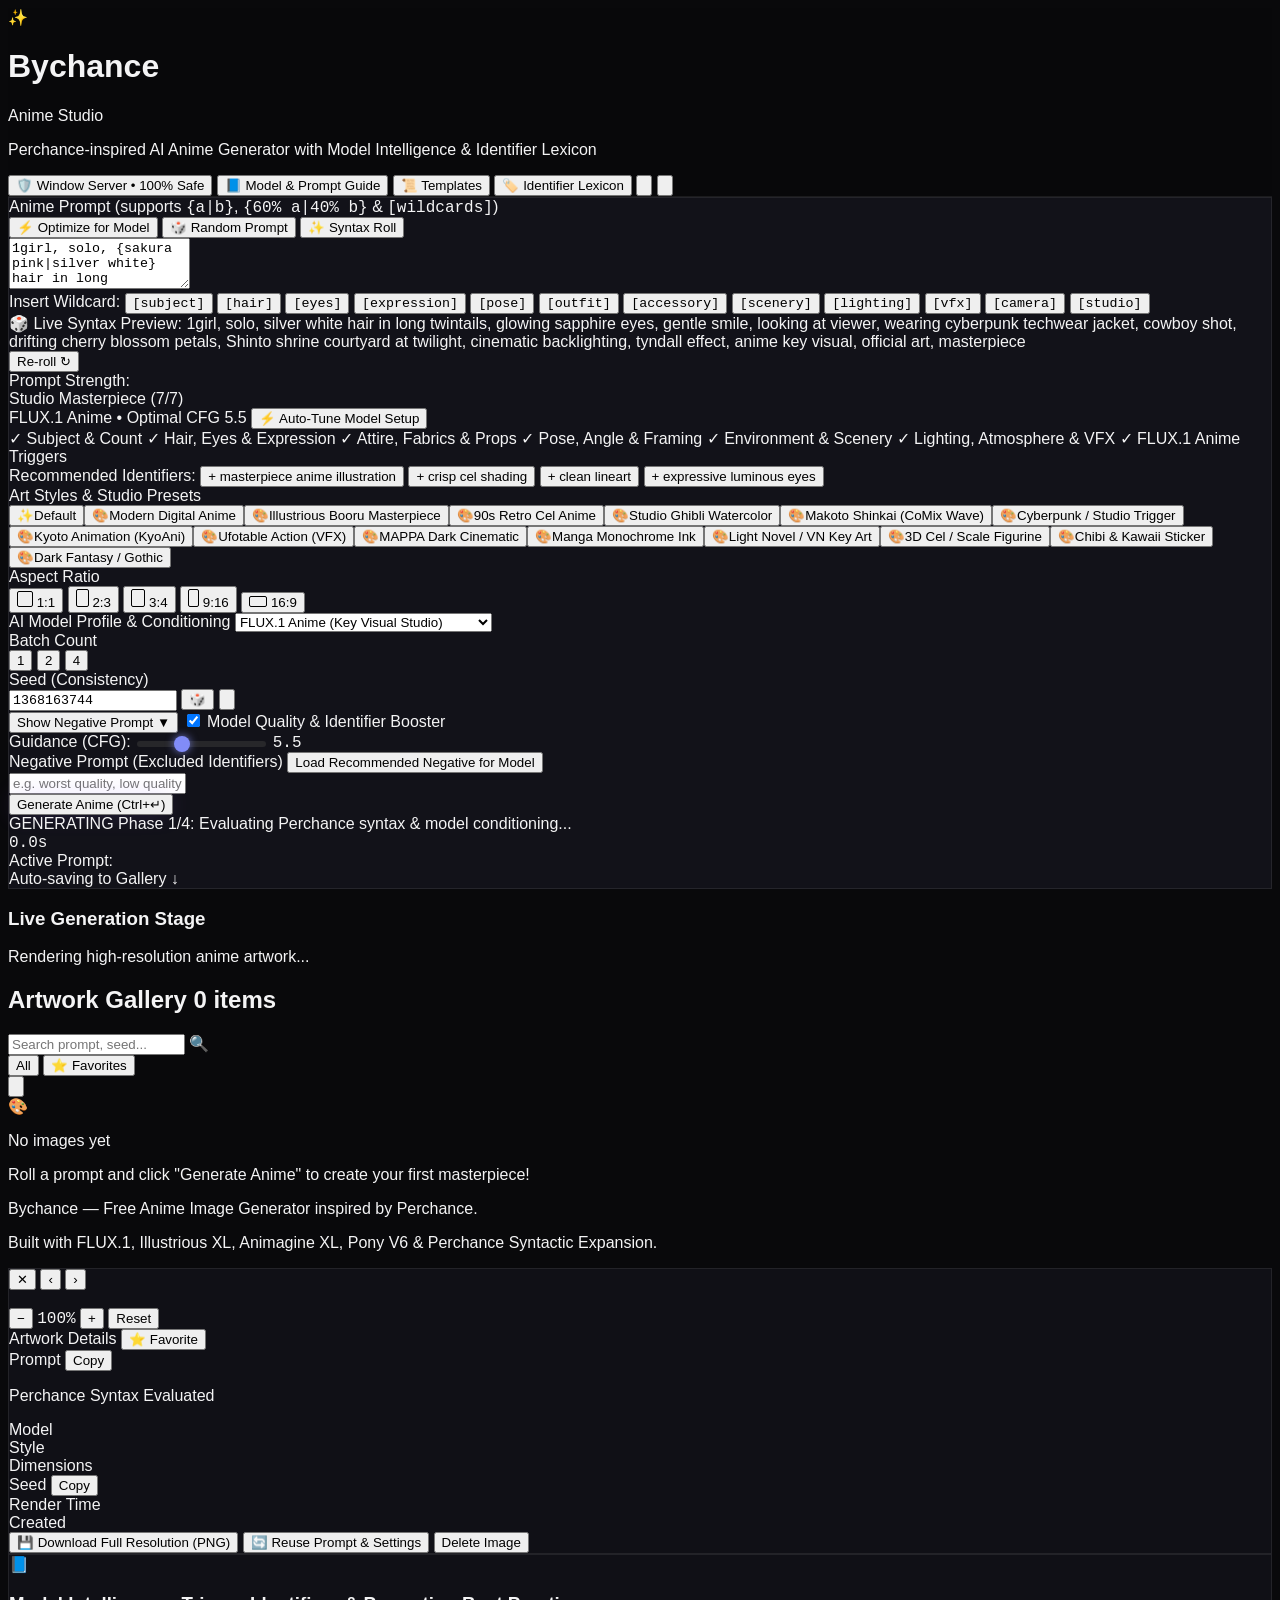
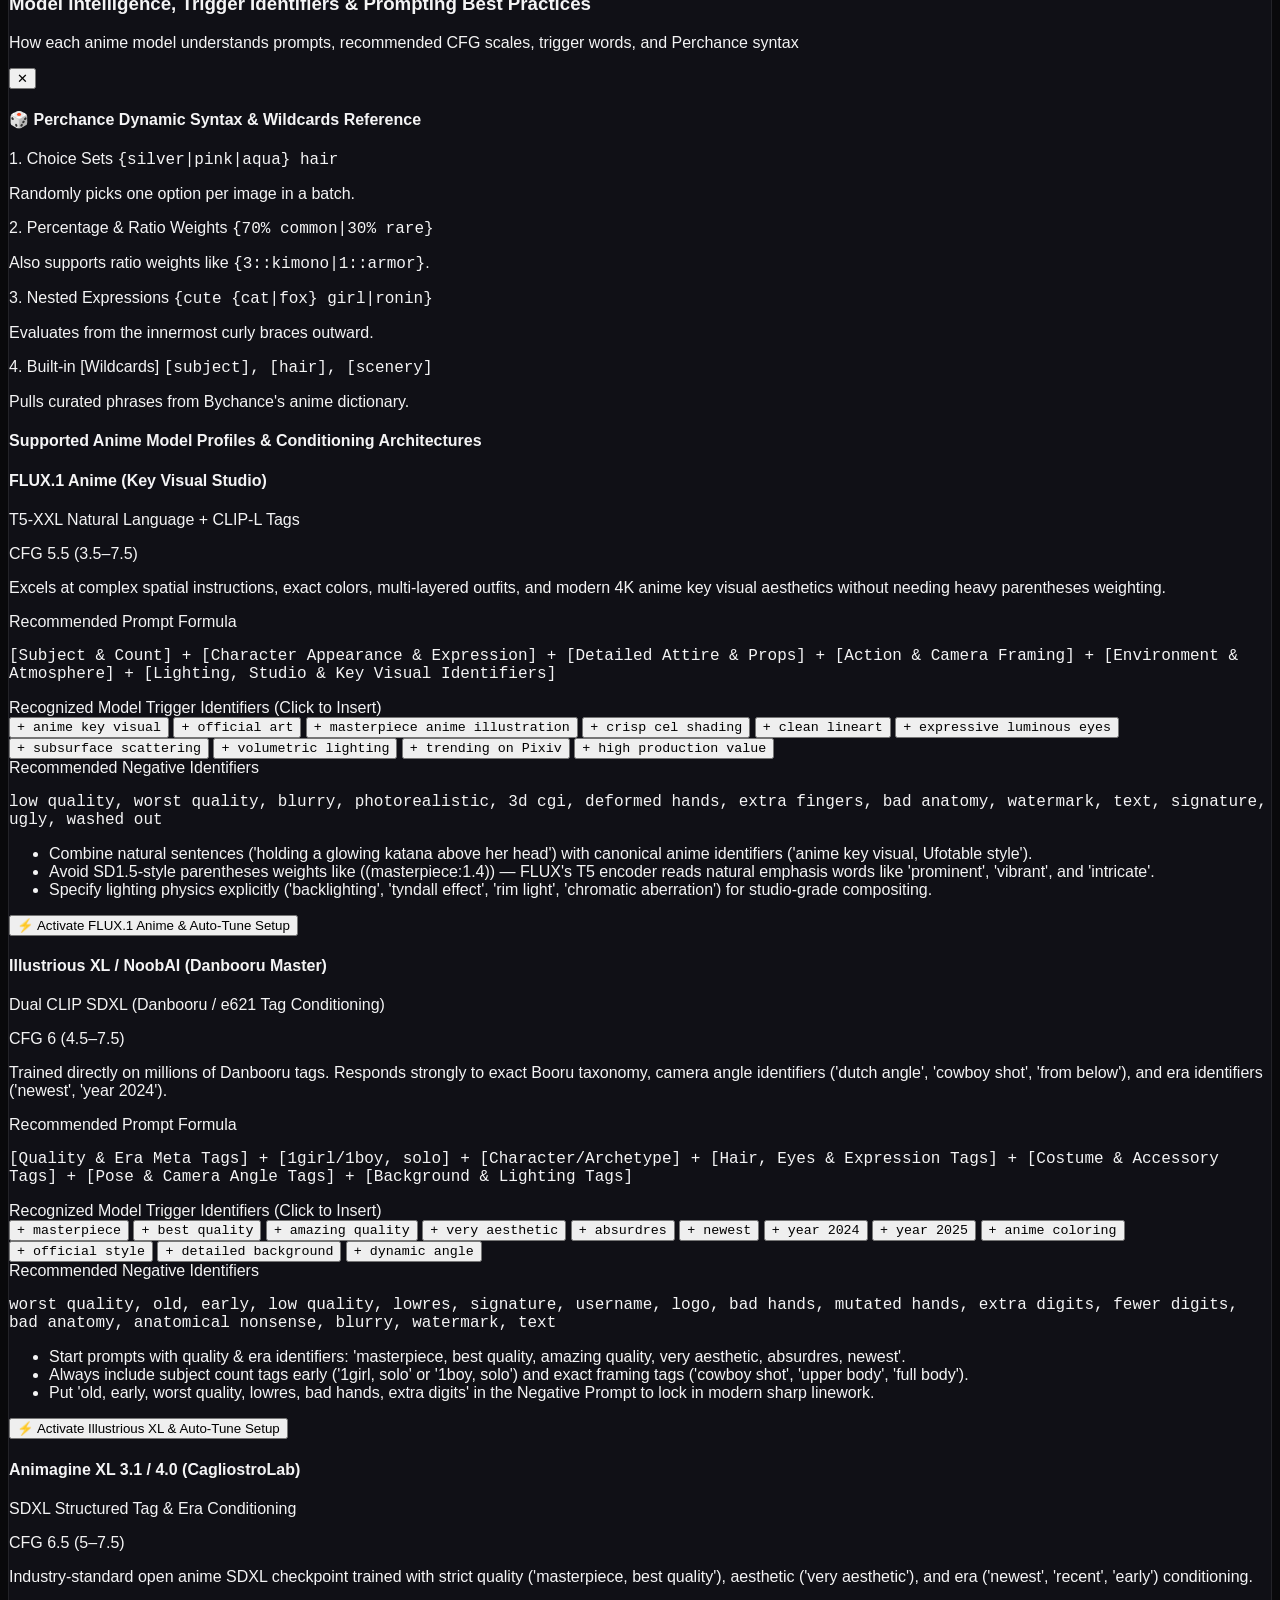
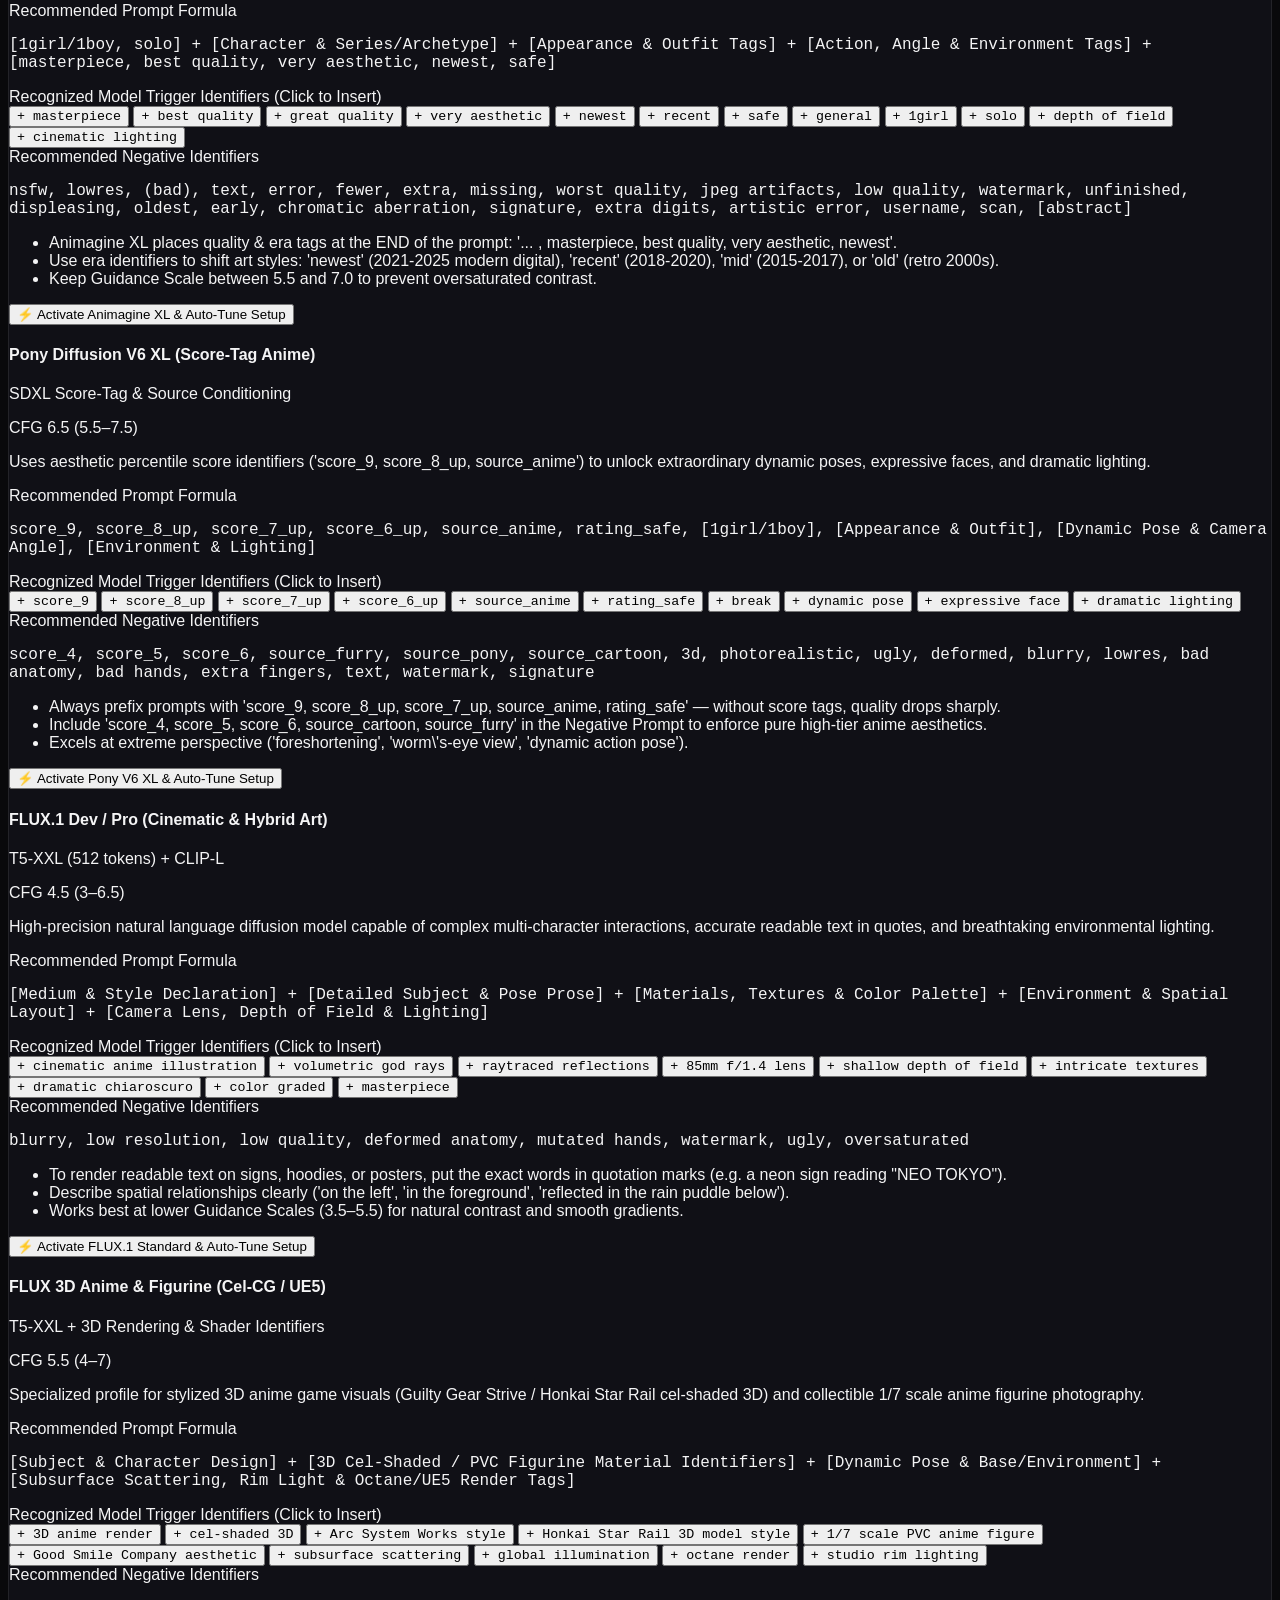
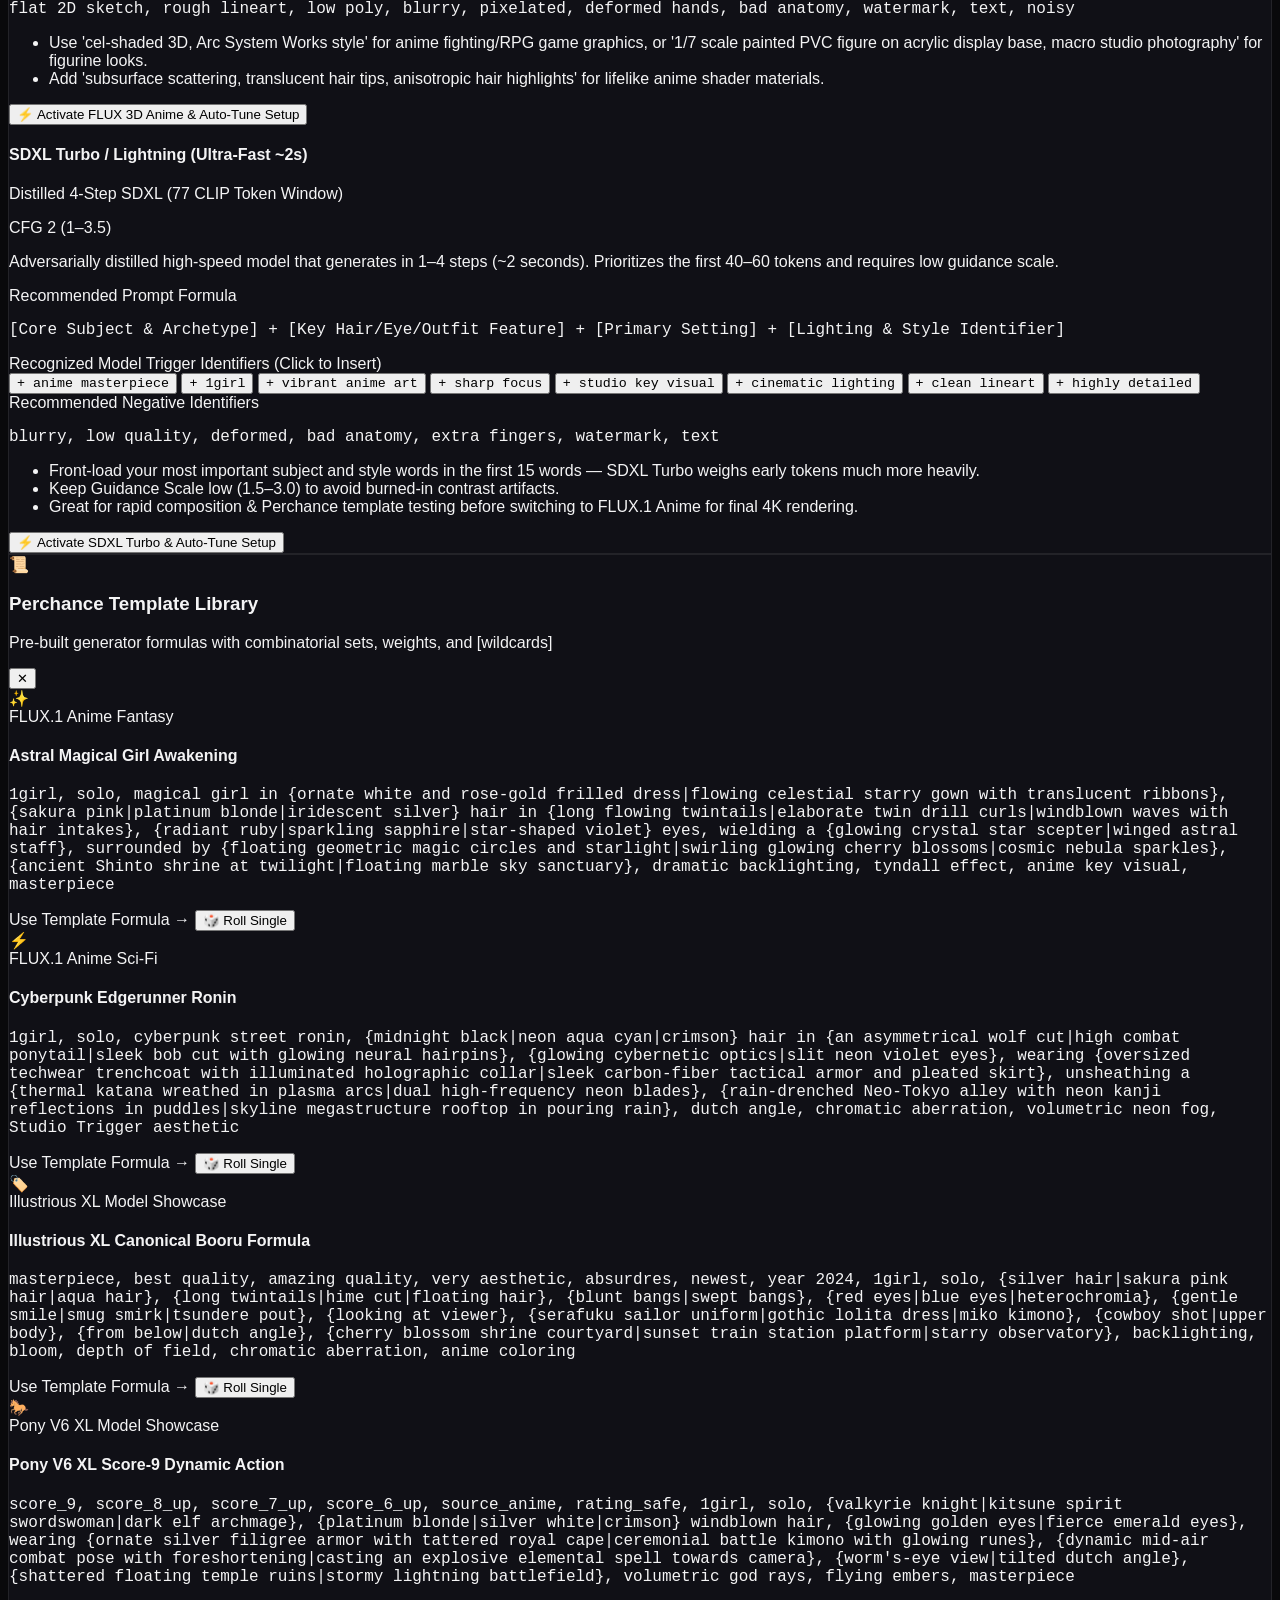
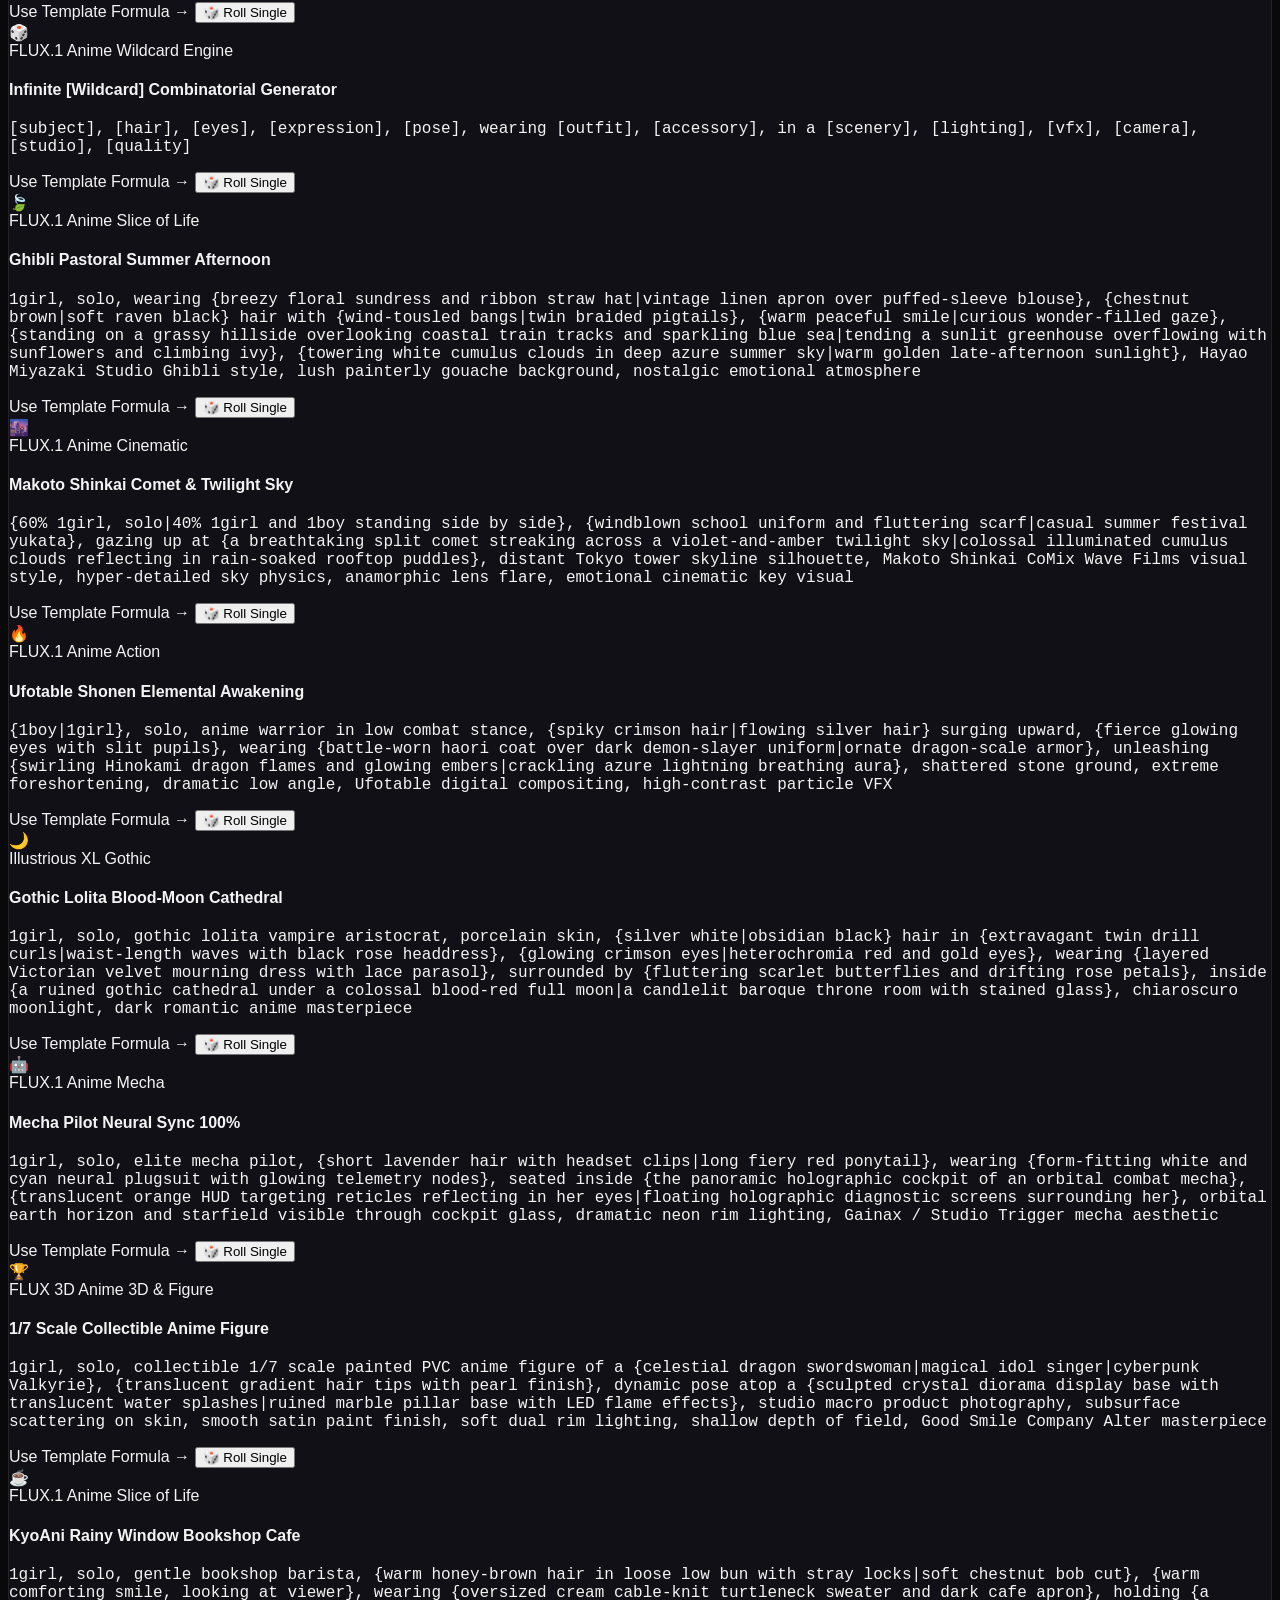
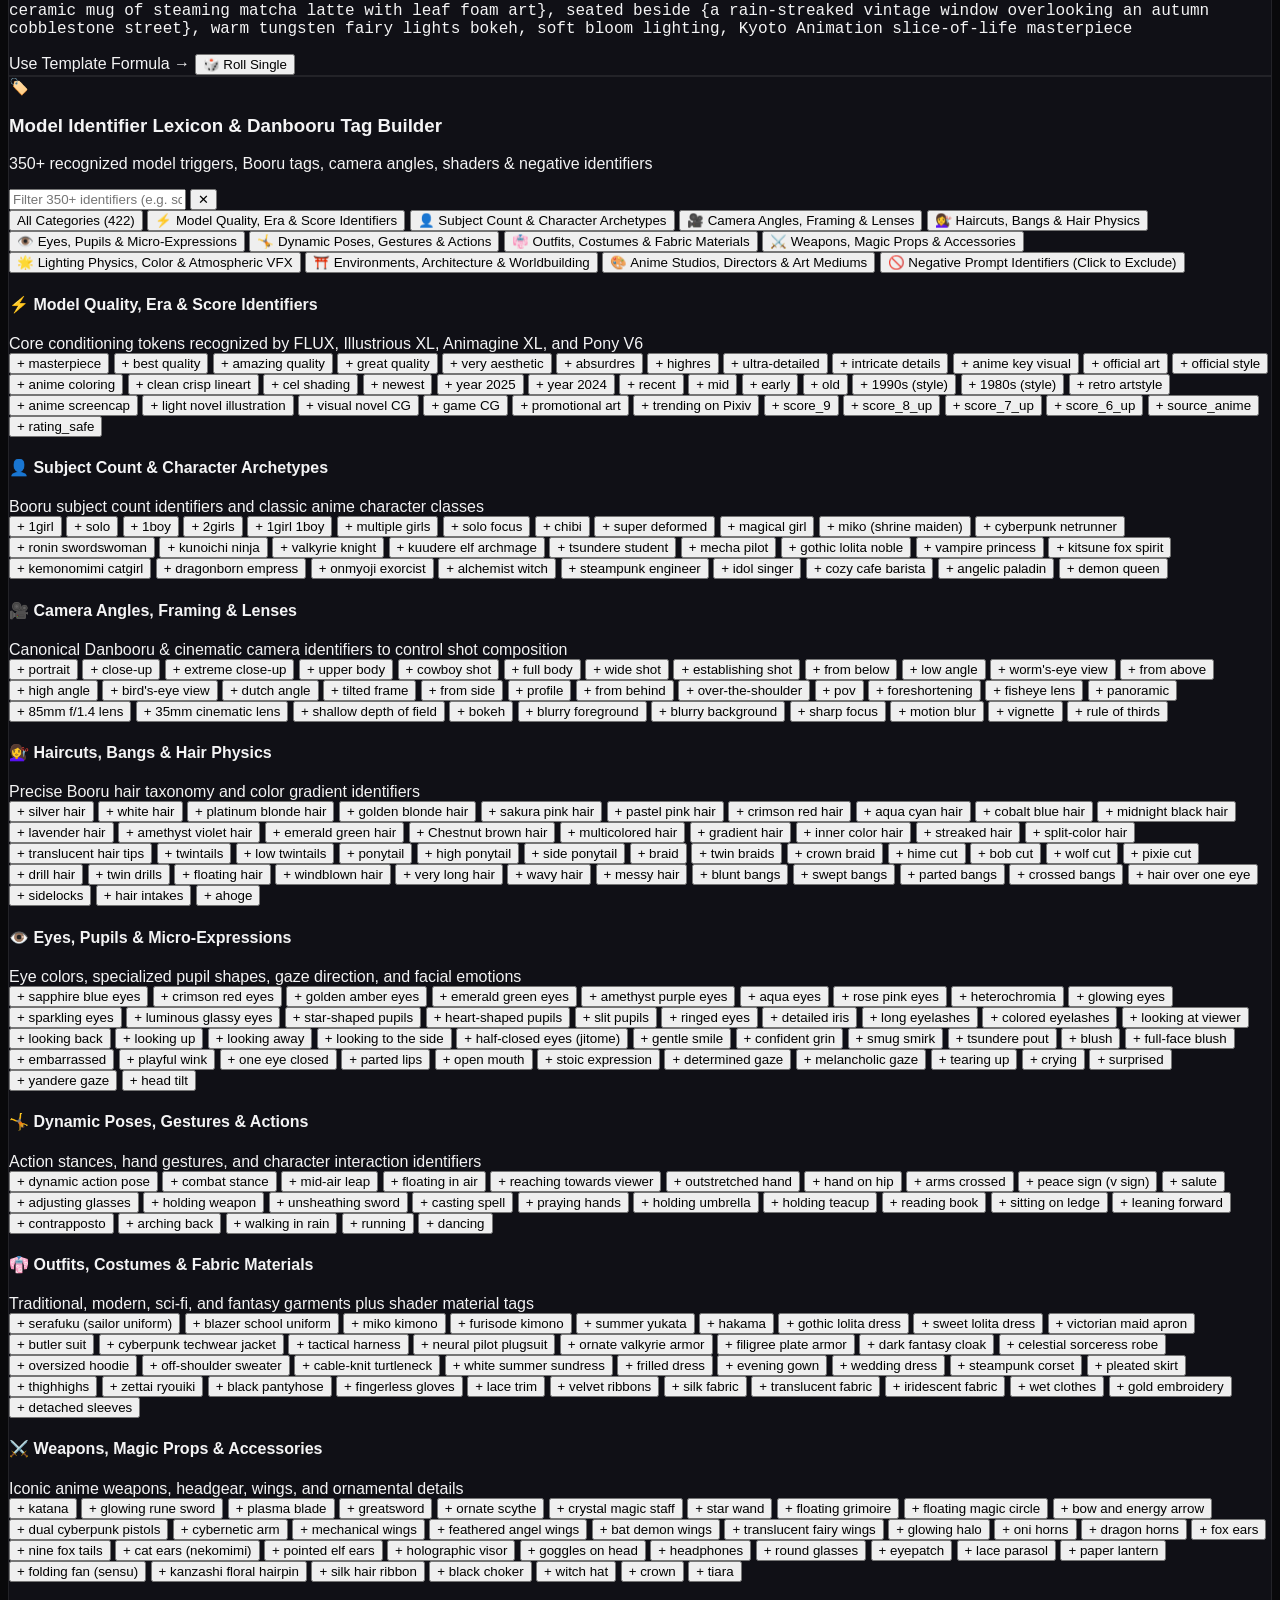
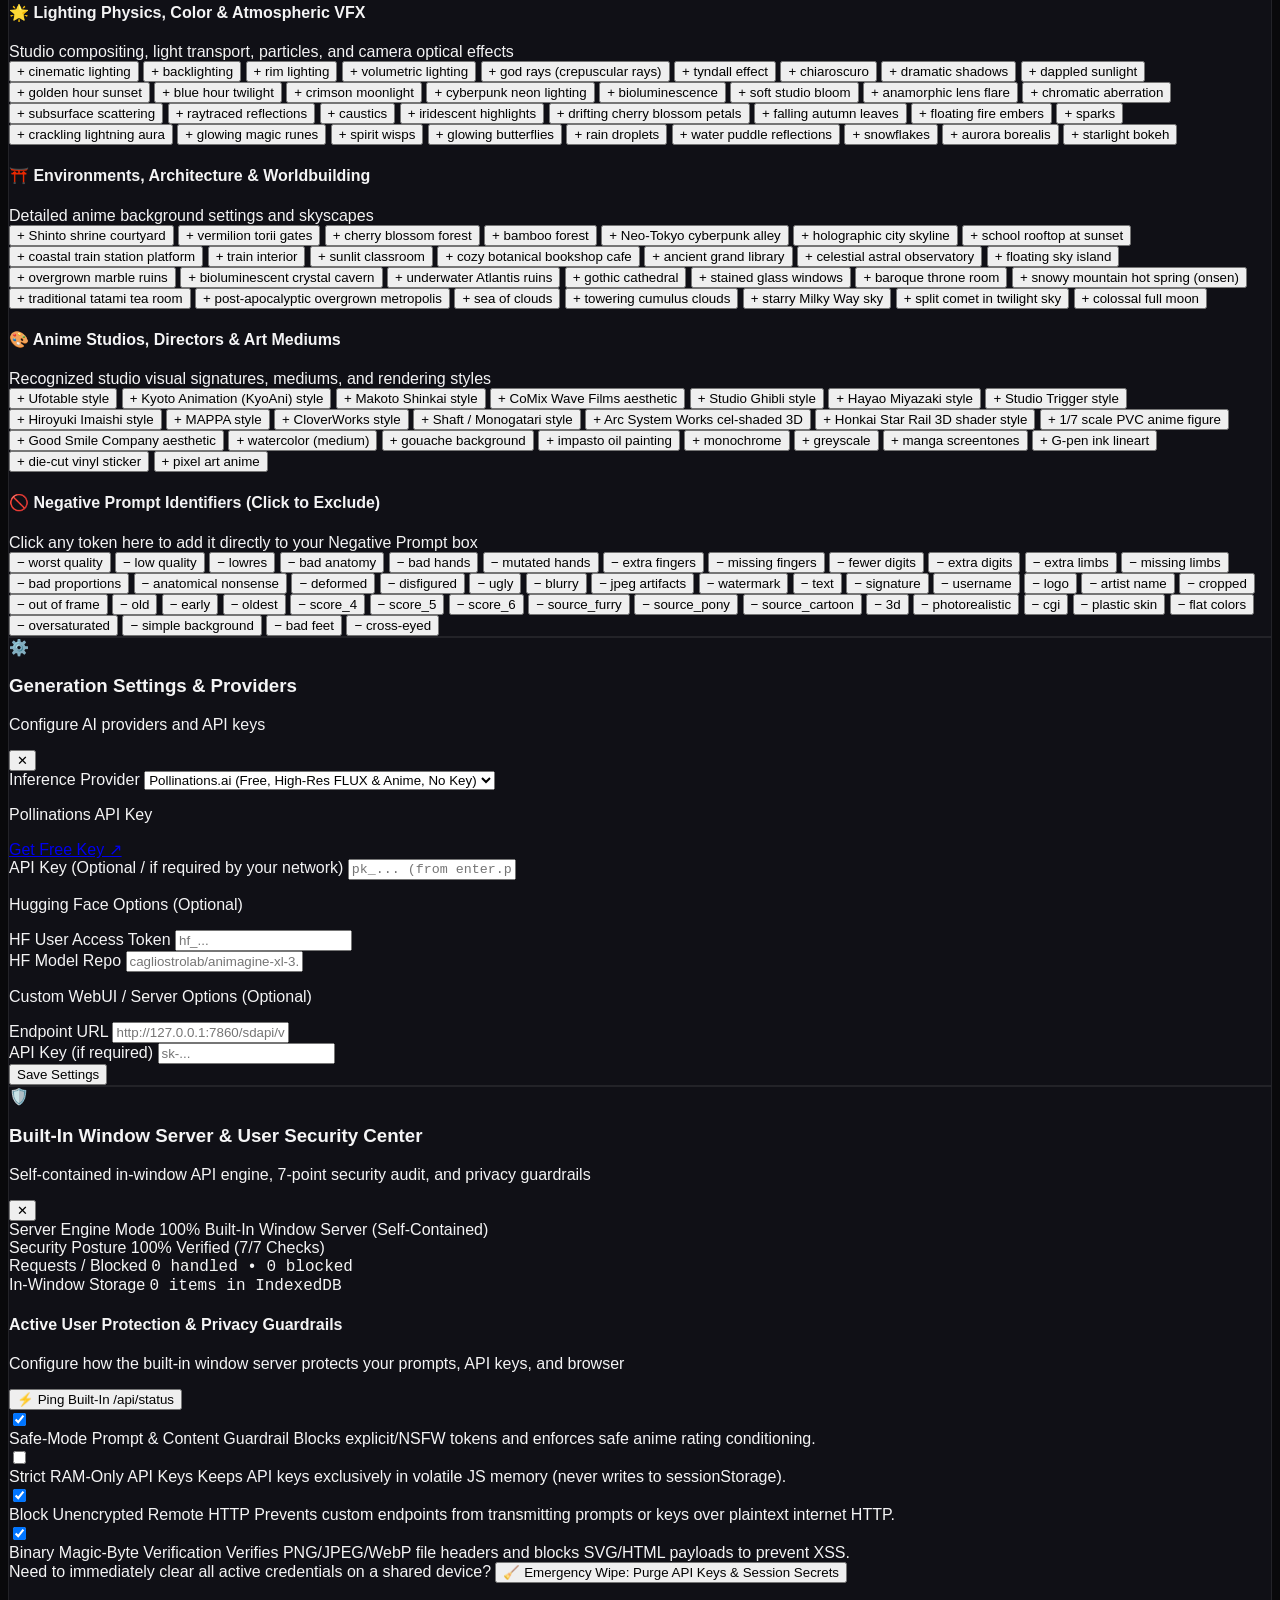
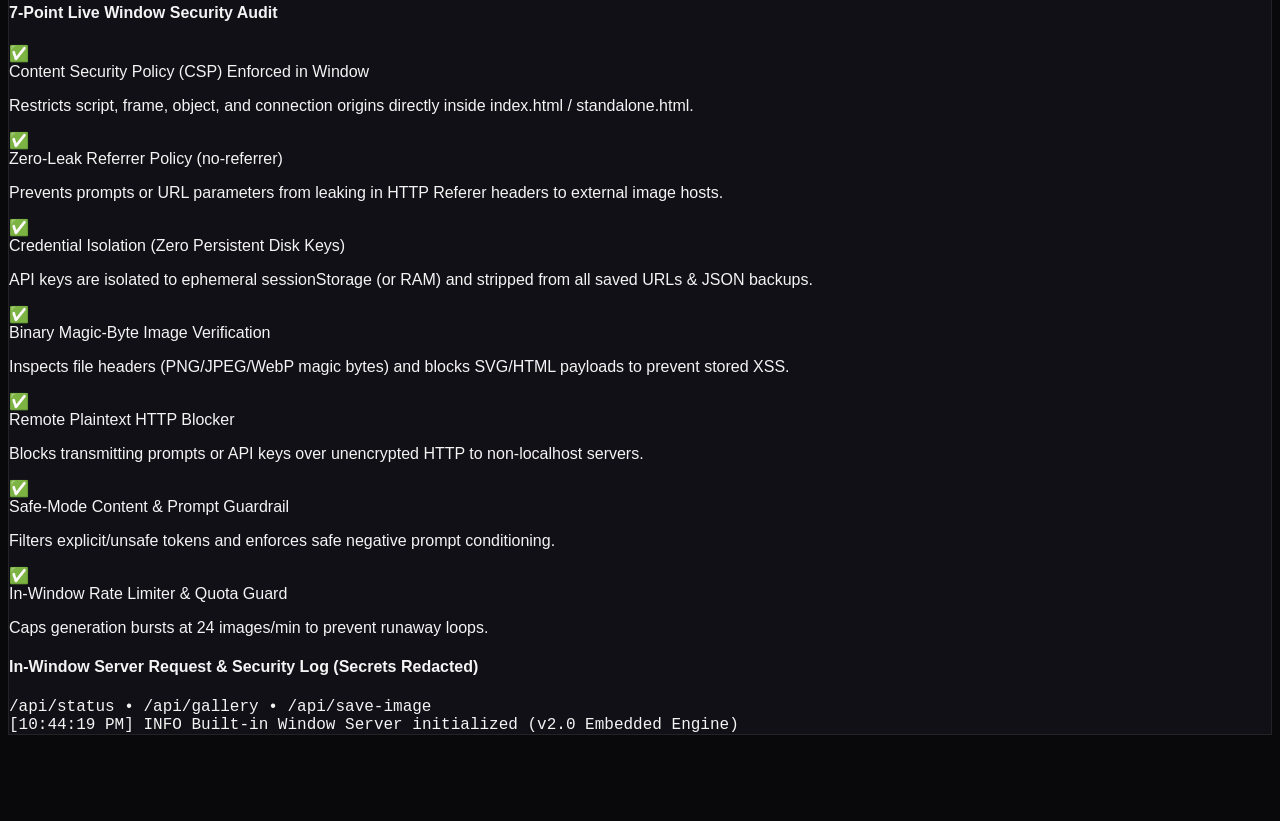
==== commit 07515d98: "fix(init): bind button events synchronously before IndexedDB/storage init and inline bundle into all" ====
--- a/public/index.html
+++ b/public/index.html
@@ -4,7 +4,7 @@
   <meta charset="UTF-8" />
   <meta name="viewport" content="width=device-width, initial-scale=1.0" />
   <meta name="referrer" content="no-referrer" />
-  <meta http-equiv="Content-Security-Policy" content="default-src 'self'; script-src 'self' 'unsafe-inline' https://cdn.tailwindcss.com; style-src 'self' 'unsafe-inline'; img-src 'self' data: blob: https:; connect-src 'self' https: http://127.0.0.1:* http://localhost:*; font-src 'self' data:; object-src 'none'; base-uri 'self'; form-action 'self';" />
+  <meta http-equiv="Content-Security-Policy" content="default-src 'self' data: blob: https: http://127.0.0.1:* http://localhost:*; script-src 'self' 'unsafe-inline' 'unsafe-eval' https://cdn.tailwindcss.com data: blob:; style-src 'self' 'unsafe-inline' https:; img-src * data: blob:; connect-src * data: blob:; font-src 'self' data: https:; object-src 'none';" />
   <title>Bychance — Anime AI Image Generator</title>
   <meta name="description" content="Clean, powerful anime AI image generation platform inspired by Perchance. Free, unlimited, featuring FLUX, Illustrious XL, Animagine XL, Pony V6 & Dynamic Syntax." />
   
@@ -36,7 +36,149 @@
   </script>
 
   <!-- Custom Stylesheet -->
-  <link rel="stylesheet" href="css/style.css" />
+  <!-- BYCHANCE_STYLE_START -->
+<style>
+/* Bychance - Custom Styles & Design System */
+
+@import url('https://fonts.googleapis.com/css2?family=Plus+Jakarta+Sans:wght@300;400;500;600;700;800&family=JetBrains+Mono:wght@400;500&display=swap');
+
+:root {
+  --bg-primary: #09090b;
+  --bg-secondary: #121217;
+  --bg-card: #181820;
+  --accent-pink: #ec4899;
+  --accent-violet: #8b5cf6;
+  --accent-cyan: #06b6d4;
+  --border-subtle: rgba(255, 255, 255, 0.08);
+  --border-focus: rgba(139, 92, 246, 0.5);
+}
+
+body {
+  font-family: 'Plus Jakarta Sans', -apple-system, BlinkMacSystemFont, sans-serif;
+  background-color: var(--bg-primary);
+  color: #f4f4f5;
+  -webkit-font-smoothing: antialiased;
+  -moz-osx-font-smoothing: grayscale;
+}
+
+code, pre, .font-mono {
+  font-family: 'JetBrains Mono', monospace;
+}
+
+/* Custom Scrollbars */
+::-webkit-scrollbar {
+  width: 6px;
+  height: 6px;
+}
+
+::-webkit-scrollbar-track {
+  background: transparent;
+}
+
+::-webkit-scrollbar-thumb {
+  background: rgba(255, 255, 255, 0.15);
+  border-radius: 9999px;
+}
+
+::-webkit-scrollbar-thumb:hover {
+  background: rgba(255, 255, 255, 0.3);
+}
+
+/* Glassmorphism effects */
+.glass-panel {
+  background: rgba(24, 24, 32, 0.7);
+  backdrop-filter: blur(16px);
+  -webkit-backdrop-filter: blur(16px);
+  border: 1px solid var(--border-subtle);
+}
+
+.glass-header {
+  background: rgba(9, 9, 11, 0.85);
+  backdrop-filter: blur(12px);
+  -webkit-backdrop-filter: blur(12px);
+  border-bottom: 1px solid var(--border-subtle);
+}
+
+/* Subtle glowing accents */
+.glow-purple {
+  box-shadow: 0 0 25px -5px rgba(139, 92, 246, 0.3);
+}
+
+.glow-pink {
+  box-shadow: 0 0 25px -5px rgba(236, 72, 153, 0.3);
+}
+
+/* Pulse animation for generating states */
+@keyframes pulseGlow {
+  0%, 100% {
+    box-shadow: 0 0 15px rgba(139, 92, 246, 0.2);
+  }
+  50% {
+    box-shadow: 0 0 30px rgba(236, 72, 153, 0.4);
+  }
+}
+
+.anim-pulse-glow {
+  animation: pulseGlow 3s infinite ease-in-out;
+}
+
+/* Range input styling */
+input[type="range"] {
+  -webkit-appearance: none;
+  appearance: none;
+  background: #27272a;
+  border-radius: 9999px;
+  height: 6px;
+}
+
+input[type="range"]::-webkit-slider-thumb {
+  -webkit-appearance: none;
+  appearance: none;
+  width: 16px;
+  height: 16px;
+  border-radius: 50%;
+  background: #818cf8;
+  cursor: pointer;
+  box-shadow: 0 0 8px rgba(129, 140, 248, 0.8);
+  transition: transform 0.1s ease;
+}
+
+input[type="range"]::-webkit-slider-thumb:hover {
+  transform: scale(1.2);
+}
+
+/* Custom aspect ratio badges */
+.ratio-icon {
+  display: inline-block;
+  border: 1.5px solid currentColor;
+  border-radius: 2px;
+}
+
+.ratio-1-1 { width: 14px; height: 14px; }
+.ratio-2-3 { width: 11px; height: 16px; }
+.ratio-3-4 { width: 12px; height: 16px; }
+.ratio-9-16 { width: 9px; height: 16px; }
+.ratio-3-2 { width: 16px; height: 11px; }
+.ratio-16-9 { width: 16px; height: 9px; }
+
+/* Modal fade animations */
+.modal-backdrop {
+  background-color: rgba(0, 0, 0, 0.85);
+  backdrop-filter: blur(8px);
+}
+
+/* Card hover glow */
+.art-card {
+  transition: transform 0.2s cubic-bezier(0.16, 1, 0.3, 1), box-shadow 0.2s cubic-bezier(0.16, 1, 0.3, 1), border-color 0.2s ease;
+}
+
+.art-card:hover {
+  transform: translateY(-2px);
+  box-shadow: 0 10px 25px -5px rgba(0, 0, 0, 0.5), 0 0 15px rgba(99, 102, 241, 0.15);
+}
+
+</style>
+<!-- BYCHANCE_STYLE_END -->
 </head>
 <body class="bg-[#0b0b0f] text-zinc-100 min-h-screen flex flex-col selection:bg-indigo-500/30 selection:text-indigo-200">
 
@@ -328,6 +470,7 @@
           <button
             id="btn-generate"
             type="button"
+            onclick="if(window.bychanceApp) window.bychanceApp.handleGenerate();"
             class="w-full py-4 px-6 rounded-2xl bg-gradient-to-r from-indigo-600 via-purple-600 to-pink-600 hover:from-indigo-500 hover:via-purple-500 hover:to-pink-500 text-white font-bold text-base sm:text-lg shadow-xl shadow-indigo-600/25 hover:shadow-indigo-600/40 transform active:scale-[0.99] transition-all flex items-center justify-center gap-2 glow-purple"
           >
             <span>Generate Anime</span>
@@ -792,6 +935,4827 @@
   </div>
 
   <!-- Bootstrap App Script -->
-  <script type="module" src="js/app.js"></script>
+  <!-- BYCHANCE_BUNDLE_START -->
+<script>
+(function() {
+// === MODULE: PerchanceEngine ===
+
+/**
+ * Bychance - Perchance-style Template Syntax, Model Intelligence & Anime Generator Engine
+ * 
+ * Implements:
+ * 1. Perchance syntax parsing ({a|b|c}, percentage weights {60% a|40% b}, ratio weights {3::a|1::b}, nested sets, and [wildcard] tokens)
+ * 2. Model Intelligence Profiles (FLUX.1 Anime, Illustrious XL / NoobAI, Animagine XL, Pony Diffusion V6 XL, FLUX.1 Dev, FLUX 3D, SDXL Turbo)
+ * 3. Real-time Prompt Analyzer, Pillar Coach & Model-Specific Prompt Optimizer
+ * 4. Comprehensive Danbooru / FLUX Identifier Lexicon (350+ model-recognized tokens across 13 categories)
+ * 5. Pre-made generator templates & curated aesthetic style presets
+ */
+
+const PerchanceEngine = {
+  /**
+   * Model Intelligence Profiles
+   * Defines how each anime/illustration model understands text, its trigger identifiers,
+   * recommended guidance scale (CFG), prompt ordering rules, and default negative prompts.
+   */
+  modelProfiles: {
+    "flux-anime": {
+      id: "flux-anime",
+      name: "FLUX.1 Anime (Key Visual Studio)",
+      shortName: "FLUX.1 Anime",
+      badge: "Recommended • Hybrid T5 + CLIP",
+      encoder: "T5-XXL Natural Language + CLIP-L Tags",
+      pollinationsModel: "flux",
+      hfRepo: "black-forest-labs/FLUX.1-schnell",
+      recommendedGuidance: 5.5,
+      guidanceRange: [3.5, 7.5],
+      optimalAspect: "2:3",
+      syntaxStyle: "Hybrid: Natural descriptive clauses + high-signal anime studio & Booru identifiers",
+      promptFormula: "[Subject & Count] + [Character Appearance & Expression] + [Detailed Attire & Props] + [Action & Camera Framing] + [Environment & Atmosphere] + [Lighting, Studio & Key Visual Identifiers]",
+      description: "Excels at complex spatial instructions, exact colors, multi-layered outfits, and modern 4K anime key visual aesthetics without needing heavy parentheses weighting.",
+      triggerWords: [
+        "anime key visual",
+        "official art",
+        "masterpiece anime illustration",
+        "crisp cel shading",
+        "clean lineart",
+        "expressive luminous eyes",
+        "subsurface scattering",
+        "volumetric lighting",
+        "trending on Pixiv",
+        "high production value"
+      ],
+      qualityPrefix: "",
+      qualitySuffix: ", masterpiece anime key visual, official art, clean crisp lineart, vibrant cel-shaded colors, expressive detailed eyes, high production value, 4k anime illustration",
+      defaultNegative: "low quality, worst quality, blurry, photorealistic, 3d cgi, deformed hands, extra fingers, bad anatomy, watermark, text, signature, ugly, washed out",
+      tips: [
+        "Combine natural sentences ('holding a glowing katana above her head') with canonical anime identifiers ('anime key visual, Ufotable style').",
+        "Avoid SD1.5-style parentheses weights like ((masterpiece:1.4)) — FLUX's T5 encoder reads natural emphasis words like 'prominent', 'vibrant', and 'intricate'.",
+        "Specify lighting physics explicitly ('backlighting', 'tyndall effect', 'rim light', 'chromatic aberration') for studio-grade compositing."
+      ]
+    },
+
+    "illustrious-xl": {
+      id: "illustrious-xl",
+      name: "Illustrious XL / NoobAI (Danbooru Master)",
+      shortName: "Illustrious XL",
+      badge: "Booru Tag Specialist",
+      encoder: "Dual CLIP SDXL (Danbooru / e621 Tag Conditioning)",
+      pollinationsModel: "flux",
+      hfRepo: "OnomaAIResearch/Illustrious-xl-early-release-v0",
+      recommendedGuidance: 6.0,
+      guidanceRange: [4.5, 7.5],
+      optimalAspect: "2:3",
+      syntaxStyle: "Comma-separated canonical Danbooru tags ordered from quality/count to environment",
+      promptFormula: "[Quality & Era Meta Tags] + [1girl/1boy, solo] + [Character/Archetype] + [Hair, Eyes & Expression Tags] + [Costume & Accessory Tags] + [Pose & Camera Angle Tags] + [Background & Lighting Tags]",
+      description: "Trained directly on millions of Danbooru tags. Responds strongly to exact Booru taxonomy, camera angle identifiers ('dutch angle', 'cowboy shot', 'from below'), and era identifiers ('newest', 'year 2024').",
+      triggerWords: [
+        "masterpiece",
+        "best quality",
+        "amazing quality",
+        "very aesthetic",
+        "absurdres",
+        "newest",
+        "year 2024",
+        "year 2025",
+        "anime coloring",
+        "official style",
+        "detailed background",
+        "dynamic angle"
+      ],
+      qualityPrefix: "masterpiece, best quality, amazing quality, very aesthetic, absurdres, newest, year 2024, ",
+      qualitySuffix: ", anime coloring, crisp lineart, detailed background, highres",
+      defaultNegative: "worst quality, old, early, low quality, lowres, signature, username, logo, bad hands, mutated hands, extra digits, fewer digits, bad anatomy, anatomical nonsense, blurry, watermark, text",
+      tips: [
+        "Start prompts with quality & era identifiers: 'masterpiece, best quality, amazing quality, very aesthetic, absurdres, newest'.",
+        "Always include subject count tags early ('1girl, solo' or '1boy, solo') and exact framing tags ('cowboy shot', 'upper body', 'full body').",
+        "Put 'old, early, worst quality, lowres, bad hands, extra digits' in the Negative Prompt to lock in modern sharp linework."
+      ]
+    },
+
+    "animagine-xl": {
+      id: "animagine-xl",
+      name: "Animagine XL 3.1 / 4.0 (CagliostroLab)",
+      shortName: "Animagine XL",
+      badge: "Structured Anime SDXL",
+      encoder: "SDXL Structured Tag & Era Conditioning",
+      pollinationsModel: "flux",
+      hfRepo: "cagliostrolab/animagine-xl-3.1",
+      recommendedGuidance: 6.5,
+      guidanceRange: [5.0, 7.5],
+      optimalAspect: "2:3",
+      syntaxStyle: "Structured Booru tags with explicit quality, aesthetic, and era suffixes",
+      promptFormula: "[1girl/1boy, solo] + [Character & Series/Archetype] + [Appearance & Outfit Tags] + [Action, Angle & Environment Tags] + [masterpiece, best quality, very aesthetic, newest, safe]",
+      description: "Industry-standard open anime SDXL checkpoint trained with strict quality ('masterpiece, best quality'), aesthetic ('very aesthetic'), and era ('newest', 'recent', 'early') conditioning.",
+      triggerWords: [
+        "masterpiece",
+        "best quality",
+        "great quality",
+        "very aesthetic",
+        "newest",
+        "recent",
+        "safe",
+        "general",
+        "1girl",
+        "solo",
+        "depth of field",
+        "cinematic lighting"
+      ],
+      qualityPrefix: "",
+      qualitySuffix: ", masterpiece, best quality, very aesthetic, newest, safe, absurdres",
+      defaultNegative: "nsfw, lowres, (bad), text, error, fewer, extra, missing, worst quality, jpeg artifacts, low quality, watermark, unfinished, displeasing, oldest, early, chromatic aberration, signature, extra digits, artistic error, username, scan, [abstract]",
+      tips: [
+        "Animagine XL places quality & era tags at the END of the prompt: '... , masterpiece, best quality, very aesthetic, newest'.",
+        "Use era identifiers to shift art styles: 'newest' (2021-2025 modern digital), 'recent' (2018-2020), 'mid' (2015-2017), or 'old' (retro 2000s).",
+        "Keep Guidance Scale between 5.5 and 7.0 to prevent oversaturated contrast."
+      ]
+    },
+
+    "pony-xl": {
+      id: "pony-xl",
+      name: "Pony Diffusion V6 XL (Score-Tag Anime)",
+      shortName: "Pony V6 XL",
+      badge: "Score-Tag System",
+      encoder: "SDXL Score-Tag & Source Conditioning",
+      pollinationsModel: "flux",
+      hfRepo: "LyliaEngine/Pony_Diffusion_V6_XL",
+      recommendedGuidance: 6.5,
+      guidanceRange: [5.5, 7.5],
+      optimalAspect: "2:3",
+      syntaxStyle: "Mandatory score_9 prefix + source_anime + Booru character & pose tags",
+      promptFormula: "score_9, score_8_up, score_7_up, score_6_up, source_anime, rating_safe, [1girl/1boy], [Appearance & Outfit], [Dynamic Pose & Camera Angle], [Environment & Lighting]",
+      description: "Uses aesthetic percentile score identifiers ('score_9, score_8_up, source_anime') to unlock extraordinary dynamic poses, expressive faces, and dramatic lighting.",
+      triggerWords: [
+        "score_9",
+        "score_8_up",
+        "score_7_up",
+        "score_6_up",
+        "source_anime",
+        "rating_safe",
+        "break",
+        "dynamic pose",
+        "expressive face",
+        "dramatic lighting"
+      ],
+      qualityPrefix: "score_9, score_8_up, score_7_up, score_6_up, source_anime, rating_safe, ",
+      qualitySuffix: ", masterpiece, highres, detailed anime art",
+      defaultNegative: "score_4, score_5, score_6, source_furry, source_pony, source_cartoon, 3d, photorealistic, ugly, deformed, blurry, lowres, bad anatomy, bad hands, extra fingers, text, watermark, signature",
+      tips: [
+        "Always prefix prompts with 'score_9, score_8_up, score_7_up, source_anime, rating_safe' — without score tags, quality drops sharply.",
+        "Include 'score_4, score_5, score_6, source_cartoon, source_furry' in the Negative Prompt to enforce pure high-tier anime aesthetics.",
+        "Excels at extreme perspective ('foreshortening', 'worm\\'s-eye view', 'dynamic action pose')."
+      ]
+    },
+
+    "flux": {
+      id: "flux",
+      name: "FLUX.1 Dev / Pro (Cinematic & Hybrid Art)",
+      shortName: "FLUX.1 Standard",
+      badge: "Natural Language + Text",
+      encoder: "T5-XXL (512 tokens) + CLIP-L",
+      pollinationsModel: "flux",
+      hfRepo: "black-forest-labs/FLUX.1-dev",
+      recommendedGuidance: 4.5,
+      guidanceRange: [3.0, 6.5],
+      optimalAspect: "16:9",
+      syntaxStyle: "Rich natural prose describing subject, materials, camera lens, and lighting",
+      promptFormula: "[Medium & Style Declaration] + [Detailed Subject & Pose Prose] + [Materials, Textures & Color Palette] + [Environment & Spatial Layout] + [Camera Lens, Depth of Field & Lighting]",
+      description: "High-precision natural language diffusion model capable of complex multi-character interactions, accurate readable text in quotes, and breathtaking environmental lighting.",
+      triggerWords: [
+        "cinematic anime illustration",
+        "volumetric god rays",
+        "raytraced reflections",
+        "85mm f/1.4 lens",
+        "shallow depth of field",
+        "intricate textures",
+        "dramatic chiaroscuro",
+        "color graded",
+        "masterpiece"
+      ],
+      qualityPrefix: "",
+      qualitySuffix: ", masterpiece illustration, ultra-detailed, cinematic lighting, sharp focus, rich color grading, high resolution",
+      defaultNegative: "blurry, low resolution, low quality, deformed anatomy, mutated hands, watermark, ugly, oversaturated",
+      tips: [
+        "To render readable text on signs, hoodies, or posters, put the exact words in quotation marks (e.g. a neon sign reading \"NEO TOKYO\").",
+        "Describe spatial relationships clearly ('on the left', 'in the foreground', 'reflected in the rain puddle below').",
+        "Works best at lower Guidance Scales (3.5–5.5) for natural contrast and smooth gradients."
+      ]
+    },
+
+    "flux-3d": {
+      id: "flux-3d",
+      name: "FLUX 3D Anime & Figurine (Cel-CG / UE5)",
+      shortName: "FLUX 3D Anime",
+      badge: "3D Cel / Scale Figure",
+      encoder: "T5-XXL + 3D Rendering & Shader Identifiers",
+      pollinationsModel: "flux",
+      hfRepo: "black-forest-labs/FLUX.1-schnell",
+      recommendedGuidance: 5.5,
+      guidanceRange: [4.0, 7.0],
+      optimalAspect: "2:3",
+      syntaxStyle: "Subject + 3D shader/engine identifiers (Arc System Works, Genshin/HSR cel render, or Good Smile PVC figure)",
+      promptFormula: "[Subject & Character Design] + [3D Cel-Shaded / PVC Figurine Material Identifiers] + [Dynamic Pose & Base/Environment] + [Subsurface Scattering, Rim Light & Octane/UE5 Render Tags]",
+      description: "Specialized profile for stylized 3D anime game visuals (Guilty Gear Strive / Honkai Star Rail cel-shaded 3D) and collectible 1/7 scale anime figurine photography.",
+      triggerWords: [
+        "3D anime render",
+        "cel-shaded 3D",
+        "Arc System Works style",
+        "Honkai Star Rail 3D model style",
+        "1/7 scale PVC anime figure",
+        "Good Smile Company aesthetic",
+        "subsurface scattering",
+        "global illumination",
+        "octane render",
+        "studio rim lighting"
+      ],
+      qualityPrefix: "",
+      qualitySuffix: ", 3D anime render, stylized cel-shaded 3D character art, subsurface scattering, global illumination, soft studio rim lighting, octane render, Unreal Engine 5 anime shader, 8k resolution",
+      defaultNegative: "flat 2D sketch, rough lineart, low poly, blurry, pixelated, deformed hands, bad anatomy, watermark, text, noisy",
+      tips: [
+        "Use 'cel-shaded 3D, Arc System Works style' for anime fighting/RPG game graphics, or '1/7 scale painted PVC figure on acrylic display base, macro studio photography' for figurine looks.",
+        "Add 'subsurface scattering, translucent hair tips, anisotropic hair highlights' for lifelike anime shader materials."
+      ]
+    },
+
+    "turbo": {
+      id: "turbo",
+      name: "SDXL Turbo / Lightning (Ultra-Fast ~2s)",
+      shortName: "SDXL Turbo",
+      badge: "Instant Prototyping",
+      encoder: "Distilled 4-Step SDXL (77 CLIP Token Window)",
+      pollinationsModel: "turbo",
+      hfRepo: "stabilityai/sdxl-turbo",
+      recommendedGuidance: 2.0,
+      guidanceRange: [1.0, 3.5],
+      optimalAspect: "1:1",
+      syntaxStyle: "Concise, front-loaded high-impact keywords under 60 words",
+      promptFormula: "[Core Subject & Archetype] + [Key Hair/Eye/Outfit Feature] + [Primary Setting] + [Lighting & Style Identifier]",
+      description: "Adversarially distilled high-speed model that generates in 1–4 steps (~2 seconds). Prioritizes the first 40–60 tokens and requires low guidance scale.",
+      triggerWords: [
+        "anime masterpiece",
+        "1girl",
+        "vibrant anime art",
+        "sharp focus",
+        "studio key visual",
+        "cinematic lighting",
+        "clean lineart",
+        "highly detailed"
+      ],
+      qualityPrefix: "",
+      qualitySuffix: ", anime masterpiece, vibrant colors, sharp focus, studio key visual",
+      defaultNegative: "blurry, low quality, deformed, bad anatomy, extra fingers, watermark, text",
+      tips: [
+        "Front-load your most important subject and style words in the first 15 words — SDXL Turbo weighs early tokens much more heavily.",
+        "Keep Guidance Scale low (1.5–3.0) to avoid burned-in contrast artifacts.",
+        "Great for rapid composition & Perchance template testing before switching to FLUX.1 Anime for final 4K rendering."
+      ]
+    }
+  },
+
+  /**
+   * Parse and evaluate Perchance syntax in a text string.
+   * Supports:
+   * - Wildcard tokens: [subject], [hair], [hairColor], [hairStyle], [eyes], [expression], [pose], [outfit], [accessory], [scenery], [lighting], [vfx], [camera], [studio], [quality]
+   * - Basic sets: {apple|banana|cherry}
+   * - Nested sets: {cute {cat|fox} girl|badass {samurai|ninja}}
+   * - Percentage weights: {50% high chance|25% medium|25% rare}
+   * - Relative numeric weights: {3::common|1::rare} or {3*common|1*rare}
+   */
+  evaluate(template) {
+    if (!template || typeof template !== 'string') return '';
+
+    let text = template;
+
+    // 1. Resolve known [wildcard] category tokens first (leaves unknown [brackets] intact for SD de-emphasis syntax)
+    text = this._resolveWildcards(text);
+
+    // 2. Iteratively resolve innermost { ... } blocks
+    const maxIterations = 30;
+    let iteration = 0;
+
+    while (iteration < maxIterations) {
+      const match = text.match(/\{([^{}]+)\}/);
+      if (!match) break;
+
+      const fullMatch = match[0];
+      const innerContent = match[1];
+      const selectedOption = this._chooseFromSet(innerContent);
+
+      text = text.replace(fullMatch, () => selectedOption);
+      iteration++;
+    }
+
+    // 3. Resolve any wildcards that were inside chosen { ... } branches
+    text = this._resolveWildcards(text);
+
+    return text.replace(/\s+/g, ' ').trim();
+  },
+
+  /**
+   * Resolves [wildcard] placeholders matching dictionary categories
+   */
+  _resolveWildcards(text) {
+    if (!text.includes('[')) return text;
+
+    const pick = arr => arr[Math.floor(Math.random() * arr.length)];
+    const wildcardMap = {
+      subject: () => pick(this.dictionary.subjects),
+      hair: () => `${pick(this.dictionary.hairColors)} ${pick(this.dictionary.hairStyles)}`,
+      haircolor: () => pick(this.dictionary.hairColors),
+      hairstyle: () => pick(this.dictionary.hairStyles),
+      eyes: () => pick(this.dictionary.eyeStyles),
+      expression: () => pick(this.dictionary.expressions),
+      pose: () => pick(this.dictionary.poses),
+      outfit: () => pick(this.dictionary.attire),
+      attire: () => pick(this.dictionary.attire),
+      accessory: () => pick(this.dictionary.accessories),
+      scenery: () => pick(this.dictionary.scenery),
+      setting: () => pick(this.dictionary.scenery),
+      lighting: () => pick(this.dictionary.lighting),
+      vfx: () => pick(this.dictionary.vfx),
+      camera: () => pick(this.dictionary.cameraAndComposition),
+      angle: () => pick(this.dictionary.cameraAndComposition),
+      studio: () => pick(this.dictionary.studios),
+      quality: () => pick(this.dictionary.qualityBoosters)
+    };
+
+    return text.replace(/\[([a-zA-Z]+)\]/g, (full, key) => {
+      const lower = key.toLowerCase();
+      if (wildcardMap[lower]) {
+        return wildcardMap[lower]();
+      }
+      return full;
+    });
+  },
+
+  /**
+   * Helper to pick one option from a pipe-delimited string
+   * Handles weighted options like '50% a|50% b', '3::a|1::b', '3*a|1*b', or plain 'a|b|c'
+   */
+  _chooseFromSet(innerContent) {
+    const rawOptions = innerContent.split('|').map(s => s.trim()).filter(s => s.length > 0);
+    if (rawOptions.length === 0) return '';
+
+    let hasWeights = false;
+    const weightedOptions = [];
+    let totalWeight = 0;
+
+    for (const opt of rawOptions) {
+      // Match "60% option", "3::option", or "3*option"
+      const pctMatch = opt.match(/^(\d+(?:\.\d+)?)\s*%\s*(.*)$/);
+      const ratioMatch = !pctMatch ? opt.match(/^(\d+(?:\.\d+)?)\s*(?:::|\*)\s*(.*)$/) : null;
+
+      if (pctMatch || ratioMatch) {
+        hasWeights = true;
+        const m = pctMatch || ratioMatch;
+        const weight = parseFloat(m[1]);
+        const val = m[2].trim();
+        weightedOptions.push({ value: val, weight });
+        totalWeight += weight;
+      } else {
+        weightedOptions.push({ value: opt, weight: 1 });
+        totalWeight += 1;
+      }
+    }
+
+    if (hasWeights && totalWeight > 0) {
+      let rand = Math.random() * totalWeight;
+      for (const item of weightedOptions) {
+        if (rand < item.weight) {
+          return item.value;
+        }
+        rand -= item.weight;
+      }
+      return weightedOptions[weightedOptions.length - 1].value;
+    }
+
+    // Default uniform random choice
+    const idx = Math.floor(Math.random() * rawOptions.length);
+    return rawOptions[idx];
+  },
+
+  /**
+   * Comprehensive anime dictionary for prompt construction, wildcards & randomization
+   */
+  dictionary: {
+    subjects: [
+      "1girl, solo, beautiful anime heroine",
+      "1girl, solo, cyberpunk netrunner samurai",
+      "1girl, solo, celestial magical girl in astral regalia",
+      "1girl, solo, shrine maiden (miko) exorcist",
+      "1girl, solo, kuudere silver-haired elf archmage",
+      "1girl, solo, tsundere academy student council president",
+      "1girl, solo, elite mecha pilot in neural plugsuit",
+      "1girl, solo, gothic lolita vampire noblewoman",
+      "1girl, solo, wandering ronin swordswoman",
+      "1girl, solo, kitsune spirit princess with nine tails",
+      "1girl, solo, valkyrie knight in winged silver armor",
+      "1girl, solo, cozy slice-of-life bookshop barista",
+      "1girl, solo, steampunk airship navigator",
+      "1girl, solo, alchemist witch in oversized pointed hat",
+      "1boy, solo, charismatic shonen lightning warrior",
+      "1boy, solo, stoic dark fantasy dragon knight",
+      "1boy, solo, futuristic cybernetic bounty hunter",
+      "1boy, solo, mysterious onmyoji spirit mage",
+      "1girl and 1boy, romantic anime couple under translucent umbrella",
+      "chibi, solo, adorable anime mascot with floating star companion"
+    ],
+
+    hairColors: [
+      "silver white", "sakura pastel pink", "midnight raven black", "platinum blonde",
+      "glowing aqua cyan", "crimson scarlet", "twilight amethyst violet", "emerald jade",
+      "gradient lavender and mint", "fiery sunset orange", "cobalt sapphire blue",
+      "inner-color black and neon magenta", "snowy iridescent white"
+    ],
+
+    hairStyles: [
+      "long twintails with fluttering silk ribbons",
+      "flowing waist-length hair with intricate crown braid",
+      "messy wolf cut with swept bangs and sidelocks",
+      "classic hime cut with blunt bangs and hair intakes",
+      "high combat ponytail tied with ornate cord and ahoge",
+      "windblown wavy hair with floating hair strands",
+      "luxurious twin drill curls with lace hairband",
+      "sleek asymmetrical bob cut with hair over one eye",
+      "twin braids resting over shoulders with floral hairpins"
+    ],
+
+    eyeStyles: [
+      "gem-like crimson red eyes with intricate iris highlights",
+      "deep ocean sapphire blue eyes with luminous reflections",
+      "glowing electric violet eyes with star-shaped pupils",
+      "heterochromia (one golden amber eye, one turquoise cyan eye)",
+      "radiant emerald green eyes with long colored eyelashes",
+      "warm honey gold eyes with soft specular bloom",
+      "slit dragon pupils glowing with ethereal cyan light",
+      "expressive rose-pink eyes with heart-shaped catchlights"
+    ],
+
+    expressions: [
+      "gentle serene smile, looking at viewer",
+      "smug playful smirk, tilted head",
+      "intense focused combat gaze, parted lips",
+      "tsundere pout with soft blush on cheeks",
+      "mysterious melancholic expression, half-closed eyes (jitome)",
+      "confident radiant grin, sparkling eyes",
+      "playful wink with peace sign",
+      "calm stoic kuudere expression, composed gaze"
+    ],
+
+    poses: [
+      "dynamic action pose, reaching towards viewer with foreshortening",
+      "standing gracefully with hand on hip, wind-blown posture",
+      "unsheathing a glowing katana in mid-air leap",
+      "seated on a stone ledge looking back over shoulder",
+      "casting a radiant spell with floating magic circle around hands",
+      "leaning against a rain-streaked balcony railing",
+      "dramatic contrapposto stance with billowing cape",
+      "holding an antique parasol while looking up at the sky"
+    ],
+
+    attire: [
+      "futuristic techwear jacket with glowing neon seams and pleated skirt",
+      "ceremonial white and crimson miko kimono with gold-embroidered obi",
+      "extravagant gothic lolita dress with black velvet ribbons and lace corsetry",
+      "sleek neural-link mecha pilot plugsuit with luminescent circuit lines",
+      "traditional serafuku sailor uniform with red neckerchief and thighhighs",
+      "ornate filigree valkyrie plate armor with flowing royal cape",
+      "oversized knitted off-shoulder sweater with headphones around neck",
+      "celestial sorceress robe woven with glowing starlight constellations",
+      "breezy white summer sundress with ribbon-tied straw hat",
+      "steampunk tailored coat with brass gears, leather harness, and corset"
+    ],
+
+    accessories: [
+      "fluffy kemonomimi fox ears and nine glowing tails",
+      "luminous geometric halo floating above head",
+      "translucent holographic tactical visor over one eye",
+      "ancient rune-etched katana with drifting cherry blossom aura",
+      "crystalline astral staff radiating cosmic stardust",
+      "delicate kanzashi cherry blossom hairpin with dangling chimes",
+      "vintage round wire-frame glasses catching lens flare",
+      "floating grimoire spellbook with glowing golden pages",
+      "black lace choker and silver cross earrings"
+    ],
+
+    scenery: [
+      "ancient Shinto shrine courtyard with vermilion torii gates and drifting sakura petals",
+      "rain-slicked Neo-Tokyo cyberpunk alley reflecting holographic kanji billboards",
+      "colossal floating sky island with overgrown marble ruins and cascading waterfalls",
+      "coastal Japanese train station platform at golden sunset overlooking sparkling ocean waves",
+      "enchanted bioluminescent forest filled with glowing spirit wisps and giant crystal flora",
+      "high school rooftop at twilight overlooking a sprawling city skyline under a split comet",
+      "cozy sunlit botanical greenhouse cafe with hanging ferns and warm wooden bookshelves",
+      "grand celestial astral observatory under a vivid Milky Way galaxy and colossal moon",
+      "snow-blanketed mountain shrine illuminated by paper lanterns and aurora borealis",
+      "gothic cathedral interior with towering stained glass windows and moonlit mist"
+    ],
+
+    lighting: [
+      "cinematic golden hour backlighting, warm rim light, tyndall effect",
+      "vibrant cyberpunk neon dual-lighting in electric cyan and magenta bloom",
+      "ethereal volumetric god rays (crepuscular rays) piercing through twilight clouds",
+      "magical bioluminescent starlight with soft depth-of-field bokeh",
+      "high-contrast dramatic chiaroscuro lighting with razor-sharp specular highlights",
+      "dappled sunlight filtering through tree leaves, soft studio bloom",
+      "Makoto Shinkai twilight sky gradient with lens flare and water reflections",
+      "mystical crimson moonlight casting long atmospheric shadows"
+    ],
+
+    vfx: [
+      "drifting cherry blossom petals, soft chromatic aberration",
+      "swirling elemental lightning sparks and glowing energy embers",
+      "floating golden magic runes and geometric spell circles",
+      "rain droplets frozen in mid-air with puddle mirror reflections",
+      "ethereal butterflies made of glowing blue starlight",
+      "anamorphic lens flare, subtle film grain, depth of field bokeh"
+    ],
+
+    cameraAndComposition: [
+      "cowboy shot, dynamic angle, shallow depth of field, sharp focus on eyes",
+      "portrait close-up, expressive eyes in razor-sharp focus, creamy bokeh background",
+      "dramatic low angle (from below), heroic foreshortening, expansive sky backdrop",
+      "dutch angle (tilted frame), high-energy kinetic action composition",
+      "wide cinematic establishing shot, rule of thirds, intricate background detail",
+      "over-the-shoulder perspective looking back at viewer, windblown hair in foreground",
+      "high angle (from above), character looking up at camera, dramatic perspective"
+    ],
+
+    studios: [
+      "Ufotable style, high-contrast elemental VFX",
+      "Kyoto Animation (KyoAni) style, luminous glassy eyes and soft bloom",
+      "Makoto Shinkai / CoMix Wave Films style, hyper-detailed clouds and twilight",
+      "Studio Ghibli / Hayao Miyazaki style, painterly gouache background",
+      "Studio Trigger / Cyberpunk Edgerunners style, bold neon angular linework",
+      "MAPPA cinematic dark fantasy style, gritty atmospheric shading",
+      "CloverWorks luminous slice-of-life style, delicate pastel lighting",
+      "Shaft / Monogatari style, avant-garde geometric composition"
+    ],
+
+    qualityBoosters: [
+      "masterpiece, best quality, very aesthetic, absurdres, newest",
+      "anime key visual, official art, clean crisp lineart, vibrant colors",
+      "score_9, score_8_up, score_7_up, source_anime, masterpiece",
+      "ultra-detailed anime illustration, trending on Pixiv, 4k resolution"
+    ]
+  },
+
+  /**
+   * Pre-configured style definitions that map to specific prompt modifiers,
+   * negative prompts, trigger identifiers, and aesthetic tunings.
+   */
+  stylePresets: {
+    "flux-anime": {
+      name: "Modern Digital Anime",
+      description: "Crisp lines, vibrant colors, 4K key visual aesthetic (Pixiv / Key Visual)",
+      triggerIdentifiers: ["anime key visual", "official art", "clean crisp lineart", "trending on pixiv"],
+      promptSuffix: ", modern anime key visual, official art, clean crisp lineart, vibrant rich cel-shaded colors, polished digital illustration, high production value, trending on pixiv, absurdres",
+      negativePrompt: "low quality, worst quality, blurry, deformed, bad anatomy, extra limbs, watermark, text, signature, rough sketch, photorealistic, 3d",
+      recommendedModel: "flux-anime"
+    },
+    "illustrious-booru": {
+      name: "Illustrious Booru Masterpiece",
+      description: "Pure Danbooru tag aesthetic with modern 2024/2025 crisp anime coloring",
+      triggerIdentifiers: ["very aesthetic", "absurdres", "newest", "year 2024", "anime coloring"],
+      promptSuffix: ", masterpiece, best quality, amazing quality, very aesthetic, absurdres, newest, year 2024, anime coloring, official style, intricate details, sharp focus",
+      negativePrompt: "worst quality, old, early, low quality, lowres, signature, username, logo, bad hands, mutated hands, extra digits, fewer digits, anatomical nonsense",
+      recommendedModel: "illustrious-xl"
+    },
+    "retro-90s": {
+      name: "90s Retro Cel Anime",
+      description: "Classic hand-painted animation cels, VHS grain & warm nostalgic hues",
+      triggerIdentifiers: ["1990s (style)", "animation cel", "retro artstyle", "anime screencap"],
+      promptSuffix: ", 1990s (style), retro artstyle, classic hand-painted animation cel, vintage anime screencap, cel shading, VHS film grain, muted warm retro color palette, 90s OVA aesthetic",
+      negativePrompt: "3D render, digital CGI, modern oversaturated digital art, newest, year 2024, plastic texture, low quality, blurry",
+      recommendedModel: "flux-anime"
+    },
+    "studio-ghibli": {
+      name: "Studio Ghibli Watercolor",
+      description: "Whimsical, lush pastoral backgrounds, hand-drawn painterly feel",
+      triggerIdentifiers: ["Studio Ghibli style", "watercolor (medium)", "painterly background"],
+      promptSuffix: ", Hayao Miyazaki Studio Ghibli style, lush painterly gouache and watercolor background, whimsical pastoral atmosphere, warm natural sunlight, hand-drawn traditional animation masterpiece",
+      negativePrompt: "dark, gritty, photo, 3D, CGI, plastic, harsh neon, deformed, low quality",
+      recommendedModel: "flux-anime"
+    },
+    "makoto-shinkai": {
+      name: "Makoto Shinkai (CoMix Wave)",
+      description: "Radiant twilight skies, towering cumulus clouds, emotional lens flare",
+      triggerIdentifiers: ["Makoto Shinkai style", "CoMix Wave Films", "volumetric cumulus clouds", "twilight"],
+      promptSuffix: ", Makoto Shinkai visual style, CoMix Wave Films aesthetic, dramatic volumetric cumulus clouds, radiant twilight sky, hyper-detailed sparkling reflections, anamorphic lens flare, emotional cinematic anime",
+      negativePrompt: "flat colors, simple background, low detail, washed out, dull lighting, low quality, bad anatomy",
+      recommendedModel: "flux-anime"
+    },
+    "cyberpunk-trigger": {
+      name: "Cyberpunk / Studio Trigger",
+      description: "High saturation, angular action lines, neon futuristic pop (Edgerunners)",
+      triggerIdentifiers: ["Studio Trigger style", "Cyberpunk Edgerunners", "chromatic aberration", "neon"],
+      promptSuffix: ", Studio Trigger dynamic anime style, Cyberpunk Edgerunners aesthetic, Hiroyuki Imaishi bold angular linework, explosive neon cyan and magenta saturation, chromatic aberration, kinetic action framing",
+      negativePrompt: "dull, muted, pastel, washed out, realism, blurry, low resolution, static",
+      recommendedModel: "flux-anime"
+    },
+    "kyoto-animation": {
+      name: "Kyoto Animation (KyoAni)",
+      description: "Luminous glassy eyes, delicate soft bloom, slice-of-life perfection",
+      triggerIdentifiers: ["Kyoto Animation style", "luminous eyes", "soft bloom", "intricate hair"],
+      promptSuffix: ", Kyoto Animation (KyoAni) style, delicate expressive character design, luminous multi-layered glassy eye reflections, soft bloom lighting, tyndall effect, intricate floating hair strands",
+      negativePrompt: "rough, messy, harsh shadows, grotesque, bad anatomy, deformed face, low quality",
+      recommendedModel: "flux-anime"
+    },
+    "ufotable-action": {
+      name: "Ufotable Action (VFX)",
+      description: "High contrast darks, dynamic elemental particle VFX, digital compositing",
+      triggerIdentifiers: ["Ufotable style", "elemental particle VFX", "backlighting", "glowing aura"],
+      promptSuffix: ", Ufotable anime style, high contrast dramatic digital compositing, brilliant elemental particle effects, glowing kinetic energy aura, volumetric embers, cinematic anime battle screencap",
+      negativePrompt: "flat lighting, low contrast, washed out, static, boring, deformed, low quality",
+      recommendedModel: "flux-anime"
+    },
+    "mappa-dark": {
+      name: "MAPPA Dark Cinematic",
+      description: "Gritty atmospheric shading, intense eyes, cinematic camera perspective",
+      triggerIdentifiers: ["MAPPA style", "dark cinematic anime", "crosshatching", "dramatic shadows"],
+      promptSuffix: ", MAPPA studio anime style, dark cinematic atmosphere, gritty detailed shading, intense expressive eyes, dynamic wide-angle perspective, dramatic chiaroscuro lighting, anime key visual",
+      negativePrompt: "pastel, childish, flat shading, low quality, blurry, deformed hands",
+      recommendedModel: "flux-anime"
+    },
+    "manga-ink": {
+      name: "Manga Monochrome Ink",
+      description: "Crisp black and white G-pen ink, screentone shading, manga panel",
+      triggerIdentifiers: ["monochrome", "greyscale", "screentones", "manga lineart"],
+      promptSuffix: ", monochrome, greyscale, Japanese manga illustration, high contrast black and white G-pen ink drawing, meticulous screentones, speed lines, crosshatching, dramatic manga page art",
+      negativePrompt: "color, colorful, watercolor, 3d, photorealistic, blurry, messy, low quality",
+      recommendedModel: "illustrious-xl"
+    },
+    "light-novel-cg": {
+      name: "Light Novel / VN Key Art",
+      description: "Ultra-polished character illustration with intricate frills, lace & sparkles",
+      triggerIdentifiers: ["light novel illustration", "visual novel CG", "intricate details", "sparkling"],
+      promptSuffix: ", light novel cover illustration, visual novel CG masterpiece, ultra-detailed hair highlights, intricate clothing folds and lace trim, sparkling atmospheric particles, vibrant rim lighting",
+      negativePrompt: "simple, flat colors, rough sketch, lowres, bad anatomy, extra fingers, watermark",
+      recommendedModel: "illustrious-xl"
+    },
+    "cel-3d-figure": {
+      name: "3D Cel / Scale Figurine",
+      description: "Stylized 3D anime shader or collectible 1/7 painted PVC scale figure",
+      triggerIdentifiers: ["3D anime render", "1/7 scale figure", "subsurface scattering", "octane render"],
+      promptSuffix: ", stylized 3D anime render, 1/7 scale painted PVC anime figure aesthetic, subsurface scattering, smooth cel-shaded 3D materials, studio rim lighting, shallow depth of field, octane render",
+      negativePrompt: "flat 2D sketch, messy lineart, low poly, pixelated, blurry, deformed",
+      recommendedModel: "flux-3d"
+    },
+    "chibi-sticker": {
+      name: "Chibi & Kawaii Sticker",
+      description: "Adorable super-deformed proportions, thick outlines, die-cut sticker art",
+      triggerIdentifiers: ["chibi", "super deformed", "sticker", "white outline"],
+      promptSuffix: ", chibi, super deformed kawaii anime character, large sparkling eyes, die-cut vinyl sticker design with clean white outline, bright pastel pop colors, adorable playful charm",
+      negativePrompt: "realistic proportions, tall, grim, dark, gritty, low quality, bad anatomy",
+      recommendedModel: "flux-anime"
+    },
+    "dark-fantasy": {
+      name: "Dark Fantasy / Gothic",
+      description: "Moody gothic ambiance, glowing ethereal runes, ornate dark filigree armor",
+      triggerIdentifiers: ["dark fantasy", "gothic", "ornate filigree armor", "glowing runes"],
+      promptSuffix: ", dark fantasy anime masterpiece, gothic atmosphere, intricate ornate dark filigree armor, glowing ethereal magic runes, misty volumetric moonlight, moody epic composition",
+      negativePrompt: "cheerful, bright pastel, comedic, modern casual, low quality, deformed, blurry",
+      recommendedModel: "flux-anime"
+    }
+  },
+
+  /**
+   * Pre-built Perchance Template Library
+   * Includes classic {a|b|c} syntax, weighted {60% a|40% b} syntax, and [wildcard] syntax
+   */
+  templates: [
+    {
+      id: "magical-girl",
+      title: "Astral Magical Girl Awakening",
+      category: "Fantasy",
+      recommendedModel: "flux-anime",
+      icon: "✨",
+      template: "1girl, solo, magical girl in {ornate white and rose-gold frilled dress|flowing celestial starry gown with translucent ribbons}, {sakura pink|platinum blonde|iridescent silver} hair in {long flowing twintails|elaborate twin drill curls|windblown waves with hair intakes}, {radiant ruby|sparkling sapphire|star-shaped violet} eyes, wielding a {glowing crystal star scepter|winged astral staff}, surrounded by {floating geometric magic circles and starlight|swirling glowing cherry blossoms|cosmic nebula sparkles}, {ancient Shinto shrine at twilight|floating marble sky sanctuary}, dramatic backlighting, tyndall effect, anime key visual, masterpiece"
+    },
+    {
+      id: "cyberpunk-ronin",
+      title: "Cyberpunk Edgerunner Ronin",
+      category: "Sci-Fi",
+      recommendedModel: "flux-anime",
+      icon: "⚡",
+      template: "1girl, solo, cyberpunk street ronin, {midnight black|neon aqua cyan|crimson} hair in {an asymmetrical wolf cut|high combat ponytail|sleek bob cut with glowing neural hairpins}, {glowing cybernetic optics|slit neon violet eyes}, wearing {oversized techwear trenchcoat with illuminated holographic collar|sleek carbon-fiber tactical armor and pleated skirt}, unsheathing a {thermal katana wreathed in plasma arcs|dual high-frequency neon blades}, {rain-drenched Neo-Tokyo alley with neon kanji reflections in puddles|skyline megastructure rooftop in pouring rain}, dutch angle, chromatic aberration, volumetric neon fog, Studio Trigger aesthetic"
+    },
+    {
+      id: "illustrious-booru-pro",
+      title: "Illustrious XL Canonical Booru Formula",
+      category: "Model Showcase",
+      recommendedModel: "illustrious-xl",
+      icon: "🏷️",
+      template: "masterpiece, best quality, amazing quality, very aesthetic, absurdres, newest, year 2024, 1girl, solo, {silver hair|sakura pink hair|aqua hair}, {long twintails|hime cut|floating hair}, {blunt bangs|swept bangs}, {red eyes|blue eyes|heterochromia}, {gentle smile|smug smirk|tsundere pout}, {looking at viewer}, {serafuku sailor uniform|gothic lolita dress|miko kimono}, {cowboy shot|upper body}, {from below|dutch angle}, {cherry blossom shrine courtyard|sunset train station platform|starry observatory}, backlighting, bloom, depth of field, chromatic aberration, anime coloring"
+    },
+    {
+      id: "pony-v6-dynamic",
+      title: "Pony V6 XL Score-9 Dynamic Action",
+      category: "Model Showcase",
+      recommendedModel: "pony-xl",
+      icon: "🐎",
+      template: "score_9, score_8_up, score_7_up, score_6_up, source_anime, rating_safe, 1girl, solo, {valkyrie knight|kitsune spirit swordswoman|dark elf archmage}, {platinum blonde|silver white|crimson} windblown hair, {glowing golden eyes|fierce emerald eyes}, wearing {ornate silver filigree armor with tattered royal cape|ceremonial battle kimono with glowing runes}, {dynamic mid-air combat pose with foreshortening|casting an explosive elemental spell towards camera}, {worm's-eye view|tilted dutch angle}, {shattered floating temple ruins|stormy lightning battlefield}, volumetric god rays, flying embers, masterpiece"
+    },
+    {
+      id: "wildcard-sandbox",
+      title: "Infinite [Wildcard] Combinatorial Generator",
+      category: "Wildcard Engine",
+      recommendedModel: "flux-anime",
+      icon: "🎲",
+      template: "[subject], [hair], [eyes], [expression], [pose], wearing [outfit], [accessory], in a [scenery], [lighting], [vfx], [camera], [studio], [quality]"
+    },
+    {
+      id: "ghibli-countryside",
+      title: "Ghibli Pastoral Summer Afternoon",
+      category: "Slice of Life",
+      recommendedModel: "flux-anime",
+      icon: "🍃",
+      template: "1girl, solo, wearing {breezy floral sundress and ribbon straw hat|vintage linen apron over puffed-sleeve blouse}, {chestnut brown|soft raven black} hair with {wind-tousled bangs|twin braided pigtails}, {warm peaceful smile|curious wonder-filled gaze}, {standing on a grassy hillside overlooking coastal train tracks and sparkling blue sea|tending a sunlit greenhouse overflowing with sunflowers and climbing ivy}, {towering white cumulus clouds in deep azure summer sky|warm golden late-afternoon sunlight}, Hayao Miyazaki Studio Ghibli style, lush painterly gouache background, nostalgic emotional atmosphere"
+    },
+    {
+      id: "shinkai-twilight",
+      title: "Makoto Shinkai Comet & Twilight Sky",
+      category: "Cinematic",
+      recommendedModel: "flux-anime",
+      icon: "🌆",
+      template: "{60% 1girl, solo|40% 1girl and 1boy standing side by side}, {windblown school uniform and fluttering scarf|casual summer festival yukata}, gazing up at {a breathtaking split comet streaking across a violet-and-amber twilight sky|colossal illuminated cumulus clouds reflecting in rain-soaked rooftop puddles}, distant Tokyo tower skyline silhouette, Makoto Shinkai CoMix Wave Films visual style, hyper-detailed sky physics, anamorphic lens flare, emotional cinematic key visual"
+    },
+    {
+      id: "shonen-awakening",
+      title: "Ufotable Shonen Elemental Awakening",
+      category: "Action",
+      recommendedModel: "flux-anime",
+      icon: "🔥",
+      template: "{1boy|1girl}, solo, anime warrior in low combat stance, {spiky crimson hair|flowing silver hair} surging upward, {fierce glowing eyes with slit pupils}, wearing {battle-worn haori coat over dark demon-slayer uniform|ornate dragon-scale armor}, unleashing {swirling Hinokami dragon flames and glowing embers|crackling azure lightning breathing aura}, shattered stone ground, extreme foreshortening, dramatic low angle, Ufotable digital compositing, high-contrast particle VFX"
+    },
+    {
+      id: "gothic-moonlight",
+      title: "Gothic Lolita Blood-Moon Cathedral",
+      category: "Gothic",
+      recommendedModel: "illustrious-xl",
+      icon: "🌙",
+      template: "1girl, solo, gothic lolita vampire aristocrat, porcelain skin, {silver white|obsidian black} hair in {extravagant twin drill curls|waist-length waves with black rose headdress}, {glowing crimson eyes|heterochromia red and gold eyes}, wearing {layered Victorian velvet mourning dress with lace parasol}, surrounded by {fluttering scarlet butterflies and drifting rose petals}, inside {a ruined gothic cathedral under a colossal blood-red full moon|a candlelit baroque throne room with stained glass}, chiaroscuro moonlight, dark romantic anime masterpiece"
+    },
+    {
+      id: "mecha-cockpit",
+      title: "Mecha Pilot Neural Sync 100%",
+      category: "Mecha",
+      recommendedModel: "flux-anime",
+      icon: "🤖",
+      template: "1girl, solo, elite mecha pilot, {short lavender hair with headset clips|long fiery red ponytail}, wearing {form-fitting white and cyan neural plugsuit with glowing telemetry nodes}, seated inside {the panoramic holographic cockpit of an orbital combat mecha}, {translucent orange HUD targeting reticles reflecting in her eyes|floating holographic diagnostic screens surrounding her}, orbital earth horizon and starfield visible through cockpit glass, dramatic neon rim lighting, Gainax / Studio Trigger mecha aesthetic"
+    },
+    {
+      id: "scale-figurine-3d",
+      title: "1/7 Scale Collectible Anime Figure",
+      category: "3D & Figure",
+      recommendedModel: "flux-3d",
+      icon: "🏆",
+      template: "1girl, solo, collectible 1/7 scale painted PVC anime figure of a {celestial dragon swordswoman|magical idol singer|cyberpunk Valkyrie}, {translucent gradient hair tips with pearl finish}, dynamic pose atop a {sculpted crystal diorama display base with translucent water splashes|ruined marble pillar base with LED flame effects}, studio macro product photography, subsurface scattering on skin, smooth satin paint finish, soft dual rim lighting, shallow depth of field, Good Smile Company Alter masterpiece"
+    },
+    {
+      id: "cozy-cafe",
+      title: "KyoAni Rainy Window Bookshop Cafe",
+      category: "Slice of Life",
+      recommendedModel: "flux-anime",
+      icon: "☕",
+      template: "1girl, solo, gentle bookshop barista, {warm honey-brown hair in loose low bun with stray locks|soft chestnut bob cut}, {warm comforting smile, looking at viewer}, wearing {oversized cream cable-knit turtleneck sweater and dark cafe apron}, holding {a ceramic mug of steaming matcha latte with leaf foam art}, seated beside {a rain-streaked vintage window overlooking an autumn cobblestone street}, warm tungsten fairy lights bokeh, soft bloom lighting, Kyoto Animation slice-of-life masterpiece"
+    }
+  ],
+
+  /**
+   * Real-time Prompt Coach & Pillar Analyzer
+   * Evaluates a user's prompt against the 7 core pillars of anime prompt engineering
+   * and checks for model-specific trigger identifiers.
+   */
+  analyzePrompt(rawPrompt, modelKey = 'flux-anime') {
+    const text = (rawPrompt || '').trim();
+    const lower = text.toLowerCase();
+    const profile = this.modelProfiles[modelKey] || this.modelProfiles['flux-anime'];
+
+    const pillarDefs = [
+      {
+        id: 'subject',
+        label: 'Subject & Count',
+        icon: '👤',
+        regex: /\b(1girl|1boy|2girls|2boys|solo|girl|boy|woman|man|heroine|warrior|samurai|ronin|magical girl|miko|maid|elf|witch|mage|sorceress|knight|pilot|princess|vampire|kitsune|catgirl|kemonomimi|idol|student|barista|chibi|character|couple|protagonist)\b|\[(subject)\]/i,
+        suggestions: ['1girl, solo', '1boy, solo', 'magical girl', 'cyberpunk samurai', 'miko shrine maiden', 'elf archmage']
+      },
+      {
+        id: 'appearance',
+        label: 'Hair, Eyes & Expression',
+        icon: '👁️',
+        regex: /\b(hair|twintails|ponytail|braid|bob|hime cut|bangs|ahoge|drills|eyes|heterochromia|pupils|eyelashes|smile|grin|smirk|pout|blush|wink|stoic|tsundere|kuudere|expression|gaze|crying|tears)\b|\[(hair|haircolor|hairstyle|eyes|expression)\]/i,
+        suggestions: ['silver hair, long twintails', 'glowing sapphire eyes', 'heterochromia', 'gentle smile, blush', 'blunt bangs, sidelocks']
+      },
+      {
+        id: 'outfit',
+        label: 'Attire, Fabrics & Props',
+        icon: '👘',
+        regex: /\b(uniform|serafuku|kimono|yukata|miko|dress|gown|lolita|armor|plugsuit|bodysuit|techwear|jacket|coat|hoodie|sweater|turtleneck|robe|cloak|cape|apron|skirt|thighhighs|ribbon|lace|katana|sword|staff|wand|parasol|glasses|visor|wings|halo|horns|ears)\b|\[(outfit|attire|accessory)\]/i,
+        suggestions: ['serafuku sailor uniform', 'ornate gothic lolita dress', 'cyberpunk techwear jacket', 'ceremonial miko kimono', 'glowing katana']
+      },
+      {
+        id: 'poseCamera',
+        label: 'Pose, Angle & Framing',
+        icon: '🎥',
+        regex: /\b(pose|stance|standing|sitting|seated|leaping|floating|reaching|holding|wielding|looking at viewer|looking back|looking up|head tilt|portrait|close-up|upper body|cowboy shot|full body|wide shot|low angle|high angle|from below|from above|dutch angle|foreshortening|pov|over-the-shoulder|profile|depth of field|bokeh)\b|\[(pose|camera|angle)\]/i,
+        suggestions: ['cowboy shot, looking at viewer', 'dramatic low angle (from below)', 'dutch angle, dynamic pose', 'shallow depth of field, bokeh', 'foreshortening, reaching out']
+      },
+      {
+        id: 'setting',
+        label: 'Environment & Scenery',
+        icon: '⛩️',
+        regex: /\b(shrine|torii|temple|alley|tokyo|city|skyline|rooftop|island|ruins|train|station|classroom|cafe|library|observatory|forest|meadow|garden|cathedral|castle|throne|beach|ocean|sea|mountain|sky|clouds|moon|starry|galaxy|street|window|room|background)\b|\[(scenery|setting)\]/i,
+        suggestions: ['cherry blossom Shinto shrine', 'rain-slicked Neo-Tokyo neon alley', 'twilight rooftop overlooking city', 'floating sky island ruins', 'starlit astral observatory']
+      },
+      {
+        id: 'lightingVfx',
+        label: 'Lighting, Atmosphere & VFX',
+        icon: '✨',
+        regex: /\b(lighting|backlighting|rim light|god rays|volumetric|tyndall|sunlight|golden hour|twilight|sunset|moonlight|neon|bioluminescent|chiaroscuro|shadows|bloom|glow|sparkles|petals|sakura|embers|sparks|lightning|runes|magic circle|rain|reflections|snow|aurora|lens flare|chromatic aberration|ray tracing|subsurface scattering)\b|\[(lighting|vfx)\]/i,
+        suggestions: ['cinematic backlighting, rim light', 'volumetric god rays, tyndall effect', 'chromatic aberration, bloom', 'drifting sakura petals, bokeh', 'neon cyan and magenta glow']
+      },
+      {
+        id: 'modelTriggers',
+        label: `${profile.shortName} Triggers`,
+        icon: '⚡',
+        regex: modelKey === 'pony-xl'
+          ? /\b(score_9|score_8_up|source_anime)\b/i
+          : (modelKey === 'illustrious-xl' || modelKey === 'animagine-xl')
+            ? /\b(masterpiece|best quality|very aesthetic|absurdres|newest|year 2024|year 2025)\b/i
+            : modelKey === 'flux-3d'
+              ? /\b(3d anime|cel-shaded 3d|pvc|scale figure|subsurface scattering|octane render|unreal engine)\b/i
+              : /\b(masterpiece|best quality|key visual|official art|lineart|cel shad|studio|pixiv|highres|absurdres|8k|4k)\b|\[(quality|studio)\]/i,
+        suggestions: profile.triggerWords.slice(0, 6)
+      }
+    ];
+
+    const pillars = pillarDefs.map(p => {
+      const match = text.match(p.regex);
+      return {
+        id: p.id,
+        label: p.label,
+        icon: p.icon,
+        present: Boolean(match),
+        matchedWord: match ? match[0] : null,
+        suggestions: p.suggestions
+      };
+    });
+
+    const presentCount = pillars.filter(p => p.present).length;
+    const score = text.length === 0 ? 0 : Math.min(100, Math.round((presentCount / pillars.length) * 100));
+
+    let level = 'Needs Detail';
+    if (score >= 85) level = 'Studio Masterpiece';
+    else if (score >= 70) level = 'Strong Prompt';
+    else if (score >= 45) level = 'Balanced Draft';
+
+    // Identify model-specific trigger words not yet in prompt
+    const missingModelTriggers = profile.triggerWords.filter(
+      trig => !lower.includes(trig.toLowerCase())
+    );
+
+    // Model-specific diagnostic warnings / tips
+    const warnings = [];
+    if (modelKey === 'pony-xl' && !lower.includes('score_9')) {
+      warnings.push('Pony V6 XL works best when prefixed with "score_9, score_8_up, score_7_up, source_anime".');
+    }
+    if ((modelKey === 'illustrious-xl' || modelKey === 'animagine-xl') && !lower.includes('1girl') && !lower.includes('1boy') && !lower.includes('[subject]')) {
+      warnings.push(`${profile.shortName} relies on Booru subject count tags like "1girl, solo" or "1boy, solo".`);
+    }
+    if ((modelKey === 'flux-anime' || modelKey === 'flux') && /\(\([^)]+\)\)/.test(text)) {
+      warnings.push('FLUX uses a T5 natural language encoder that ignores ((double parentheses)) — use descriptive adjectives instead.');
+    }
+    if (modelKey === 'turbo' && text.split(/\s+/).length > 65) {
+      warnings.push('SDXL Turbo prioritizes the first ~60 words. Consider keeping the prompt concise and front-loaded.');
+    }
+
+    return {
+      score,
+      level,
+      presentCount,
+      totalPillars: pillars.length,
+      pillars,
+      missingModelTriggers,
+      warnings,
+      profile
+    };
+  },
+
+  /**
+   * Optimizes and enriches a prompt specifically for the chosen model architecture
+   * without duplicating existing tags.
+   */
+  optimizePromptForModel(rawPrompt, modelKey = 'flux-anime') {
+    const profile = this.modelProfiles[modelKey] || this.modelProfiles['flux-anime'];
+    let text = (rawPrompt || '').trim();
+    if (!text) {
+      text = this.generateRandomPrompt(modelKey);
+    }
+
+    const lower = text.toLowerCase();
+    const analysis = this.analyzePrompt(text, modelKey);
+
+    // 1. Ensure subject count identifier for Booru/Pony models
+    if ((modelKey === 'illustrious-xl' || modelKey === 'animagine-xl' || modelKey === 'pony-xl') &&
+        !lower.includes('1girl') && !lower.includes('1boy') && !lower.includes('2girls') && !lower.includes('[subject]')) {
+      text = `1girl, solo, ${text}`;
+    }
+
+    // 2. Apply model-specific prefix identifiers if missing
+    if (modelKey === 'pony-xl' && !lower.includes('score_9')) {
+      text = `score_9, score_8_up, score_7_up, score_6_up, source_anime, rating_safe, ${text}`;
+    } else if (modelKey === 'illustrious-xl' && !lower.includes('very aesthetic')) {
+      text = `masterpiece, best quality, amazing quality, very aesthetic, absurdres, newest, year 2024, ${text}`;
+    }
+
+    // 3. Add missing high-impact pillars if prompt is sparse
+    const updatedLower = text.toLowerCase();
+    const additions = [];
+
+    if (!analysis.pillars.find(p => p.id === 'poseCamera')?.present) {
+      additions.push('cowboy shot, dynamic angle, looking at viewer, depth of field');
+    }
+    if (!analysis.pillars.find(p => p.id === 'lightingVfx')?.present) {
+      additions.push('cinematic backlighting, volumetric lighting, soft bloom');
+    }
+
+    // 4. Add model-specific suffix identifiers if not already present
+    if (modelKey === 'animagine-xl' && !updatedLower.includes('very aesthetic')) {
+      additions.push('masterpiece, best quality, very aesthetic, newest, safe');
+    } else if (modelKey === 'flux-anime' && !updatedLower.includes('key visual')) {
+      additions.push('anime key visual, official art, clean crisp lineart, vibrant cel shading, high production value');
+    } else if (modelKey === 'flux-3d' && !updatedLower.includes('3d anime')) {
+      additions.push('stylized 3D anime render, subsurface scattering, global illumination, studio rim lighting, octane render');
+    } else if (modelKey === 'flux' && !updatedLower.includes('cinematic lighting')) {
+      additions.push('masterpiece illustration, ultra-detailed, cinematic lighting, sharp focus');
+    }
+
+    if (additions.length > 0) {
+      text = `${text.replace(/,\s*$/, '')}, ${additions.join(', ')}`;
+    }
+
+    return text;
+  },
+
+  /**
+   * Generates a completely randomized, model-tuned anime prompt
+   * using the internal dictionary and Perchance combinatorial logic.
+   */
+  generateRandomPrompt(modelKey = 'flux-anime') {
+    const pick = arr => arr[Math.floor(Math.random() * arr.length)];
+
+    const subject = pick(this.dictionary.subjects);
+    const hairColor = pick(this.dictionary.hairColors);
+    const hairStyle = pick(this.dictionary.hairStyles);
+    const eyeStyle = pick(this.dictionary.eyeStyles);
+    const expression = pick(this.dictionary.expressions);
+    const pose = pick(this.dictionary.poses);
+    const attire = pick(this.dictionary.attire);
+    const accessory = Math.random() > 0.25 ? `, ${pick(this.dictionary.accessories)}` : "";
+    const scenery = pick(this.dictionary.scenery);
+    const lighting = pick(this.dictionary.lighting);
+    const vfx = pick(this.dictionary.vfx);
+    const camera = pick(this.dictionary.cameraAndComposition);
+
+    let core = `${subject}, ${hairColor} ${hairStyle}, ${eyeStyle}, ${expression}, ${pose}, wearing ${attire}${accessory}, ${scenery}, ${lighting}, ${vfx}, ${camera}`;
+
+    if (modelKey === 'pony-xl') {
+      return `score_9, score_8_up, score_7_up, source_anime, rating_safe, ${core}`;
+    } else if (modelKey === 'illustrious-xl') {
+      return `masterpiece, best quality, amazing quality, very aesthetic, absurdres, newest, year 2024, ${core}, anime coloring`;
+    } else if (modelKey === 'animagine-xl') {
+      return `${core}, masterpiece, best quality, very aesthetic, newest, safe`;
+    } else if (modelKey === 'flux-3d') {
+      return `${core}, stylized 3D anime render, subsurface scattering, global illumination, octane render`;
+    }
+    return `${core}, anime key visual, official art, masterpiece`;
+  },
+
+  /**
+   * Generates a Perchance-syntax template with inline curly braces
+   * that the user can explore or edit.
+   */
+  generateRandomTemplate(modelKey = 'flux-anime') {
+    const pick = arr => arr[Math.floor(Math.random() * arr.length)];
+    const pickTwo = arr => {
+      const a = pick(arr);
+      let b = pick(arr);
+      while (b === a) b = pick(arr);
+      return `{${a}|${b}}`;
+    };
+
+    const hairSet = pickTwo(this.dictionary.hairColors);
+    const hairStyleSet = pickTwo(this.dictionary.hairStyles);
+    const eyeSet = pickTwo(this.dictionary.eyeStyles);
+    const expressionSet = pickTwo(this.dictionary.expressions);
+    const poseSet = pickTwo(this.dictionary.poses);
+    const attireSet = pickTwo(this.dictionary.attire);
+    const scenerySet = pickTwo(this.dictionary.scenery);
+    const lightingSet = pickTwo(this.dictionary.lighting);
+
+    const prefix = modelKey === 'pony-xl'
+      ? 'score_9, score_8_up, source_anime, 1girl, solo'
+      : modelKey === 'illustrious-xl'
+        ? 'masterpiece, best quality, very aesthetic, newest, 1girl, solo'
+        : '1girl, solo';
+
+    return `${prefix}, ${hairSet} ${hairStyleSet}, ${eyeSet}, ${expressionSet}, ${poseSet}, wearing ${attireSet}, ${scenerySet}, ${lightingSet}, anime key visual, masterpiece`;
+  },
+
+  /**
+   * Comprehensive Interactive Tag & Model Identifier Lexicon (350+ tokens across 13 categories)
+   */
+  getTagCategories() {
+    return [
+      {
+        id: "model-triggers",
+        name: "⚡ Model Quality, Era & Score Identifiers",
+        description: "Core conditioning tokens recognized by FLUX, Illustrious XL, Animagine XL, and Pony V6",
+        tags: [
+          "masterpiece", "best quality", "amazing quality", "great quality", "very aesthetic",
+          "absurdres", "highres", "ultra-detailed", "intricate details", "anime key visual",
+          "official art", "official style", "anime coloring", "clean crisp lineart",
+          "cel shading", "newest", "year 2025", "year 2024", "recent", "mid", "early", "old",
+          "1990s (style)", "1980s (style)", "retro artstyle", "anime screencap",
+          "light novel illustration", "visual novel CG", "game CG", "promotional art",
+          "trending on Pixiv", "score_9", "score_8_up", "score_7_up", "score_6_up",
+          "source_anime", "rating_safe"
+        ]
+      },
+      {
+        id: "subject-count",
+        name: "👤 Subject Count & Character Archetypes",
+        description: "Booru subject count identifiers and classic anime character classes",
+        tags: [
+          "1girl", "solo", "1boy", "2girls", "1girl 1boy", "multiple girls", "solo focus",
+          "chibi", "super deformed", "magical girl", "miko (shrine maiden)", "cyberpunk netrunner",
+          "ronin swordswoman", "kunoichi ninja", "valkyrie knight", "kuudere elf archmage",
+          "tsundere student", "mecha pilot", "gothic lolita noble", "vampire princess",
+          "kitsune fox spirit", "kemonomimi catgirl", "dragonborn empress", "onmyoji exorcist",
+          "alchemist witch", "steampunk engineer", "idol singer", "cozy cafe barista",
+          "angelic paladin", "demon queen"
+        ]
+      },
+      {
+        id: "camera-angles",
+        name: "🎥 Camera Angles, Framing & Lenses",
+        description: "Canonical Danbooru & cinematic camera identifiers to control shot composition",
+        tags: [
+          "portrait", "close-up", "extreme close-up", "upper body", "cowboy shot", "full body",
+          "wide shot", "establishing shot", "from below", "low angle", "worm's-eye view",
+          "from above", "high angle", "bird's-eye view", "dutch angle", "tilted frame",
+          "from side", "profile", "from behind", "over-the-shoulder", "pov", "foreshortening",
+          "fisheye lens", "panoramic", "85mm f/1.4 lens", "35mm cinematic lens",
+          "shallow depth of field", "bokeh", "blurry foreground", "blurry background",
+          "sharp focus", "motion blur", "vignette", "rule of thirds"
+        ]
+      },
+      {
+        id: "hair-styles",
+        name: "💇‍♀️ Haircuts, Bangs & Hair Physics",
+        description: "Precise Booru hair taxonomy and color gradient identifiers",
+        tags: [
+          "silver hair", "white hair", "platinum blonde hair", "golden blonde hair",
+          "sakura pink hair", "pastel pink hair", "crimson red hair", "aqua cyan hair",
+          "cobalt blue hair", "midnight black hair", "lavender hair", "amethyst violet hair",
+          "emerald green hair", "Chestnut brown hair", "multicolored hair", "gradient hair",
+          "inner color hair", "streaked hair", "split-color hair", "translucent hair tips",
+          "twintails", "low twintails", "ponytail", "high ponytail", "side ponytail",
+          "braid", "twin braids", "crown braid", "hime cut", "bob cut", "wolf cut",
+          "pixie cut", "drill hair", "twin drills", "floating hair", "windblown hair",
+          "very long hair", "wavy hair", "messy hair", "blunt bangs", "swept bangs",
+          "parted bangs", "crossed bangs", "hair over one eye", "sidelocks", "hair intakes", "ahoge"
+        ]
+      },
+      {
+        id: "eyes-expressions",
+        name: "👁️ Eyes, Pupils & Micro-Expressions",
+        description: "Eye colors, specialized pupil shapes, gaze direction, and facial emotions",
+        tags: [
+          "sapphire blue eyes", "crimson red eyes", "golden amber eyes", "emerald green eyes",
+          "amethyst purple eyes", "aqua eyes", "rose pink eyes", "heterochromia",
+          "glowing eyes", "sparkling eyes", "luminous glassy eyes", "star-shaped pupils",
+          "heart-shaped pupils", "slit pupils", "ringed eyes", "detailed iris",
+          "long eyelashes", "colored eyelashes", "looking at viewer", "looking back",
+          "looking up", "looking away", "looking to the side", "half-closed eyes (jitome)",
+          "gentle smile", "confident grin", "smug smirk", "tsundere pout", "blush",
+          "full-face blush", "embarrassed", "playful wink", "one eye closed", "parted lips",
+          "open mouth", "stoic expression", "determined gaze", "melancholic gaze",
+          "tearing up", "crying", "surprised", "yandere gaze", "head tilt"
+        ]
+      },
+      {
+        id: "poses-actions",
+        name: "🤸 Dynamic Poses, Gestures & Actions",
+        description: "Action stances, hand gestures, and character interaction identifiers",
+        tags: [
+          "dynamic action pose", "combat stance", "mid-air leap", "floating in air",
+          "reaching towards viewer", "outstretched hand", "hand on hip", "arms crossed",
+          "peace sign (v sign)", "salute", "adjusting glasses", "holding weapon",
+          "unsheathing sword", "casting spell", "praying hands", "holding umbrella",
+          "holding teacup", "reading book", "sitting on ledge", "leaning forward",
+          "contrapposto", "arching back", "walking in rain", "running", "dancing"
+        ]
+      },
+      {
+        id: "outfits-fabrics",
+        name: "👘 Outfits, Costumes & Fabric Materials",
+        description: "Traditional, modern, sci-fi, and fantasy garments plus shader material tags",
+        tags: [
+          "serafuku (sailor uniform)", "blazer school uniform", "miko kimono", "furisode kimono",
+          "summer yukata", "hakama", "gothic lolita dress", "sweet lolita dress",
+          "victorian maid apron", "butler suit", "cyberpunk techwear jacket", "tactical harness",
+          "neural pilot plugsuit", "ornate valkyrie armor", "filigree plate armor",
+          "dark fantasy cloak", "celestial sorceress robe", "oversized hoodie",
+          "off-shoulder sweater", "cable-knit turtleneck", "white summer sundress",
+          "frilled dress", "evening gown", "wedding dress", "steampunk corset",
+          "pleated skirt", "thighhighs", "zettai ryouiki", "black pantyhose", "fingerless gloves",
+          "lace trim", "velvet ribbons", "silk fabric", "translucent fabric", "iridescent fabric",
+          "wet clothes", "gold embroidery", "detached sleeves"
+        ]
+      },
+      {
+        id: "weapons-props",
+        name: "⚔️ Weapons, Magic Props & Accessories",
+        description: "Iconic anime weapons, headgear, wings, and ornamental details",
+        tags: [
+          "katana", "glowing rune sword", "plasma blade", "greatsword", "ornate scythe",
+          "crystal magic staff", "star wand", "floating grimoire", "floating magic circle",
+          "bow and energy arrow", "dual cyberpunk pistols", "cybernetic arm",
+          "mechanical wings", "feathered angel wings", "bat demon wings", "translucent fairy wings",
+          "glowing halo", "oni horns", "dragon horns", "fox ears", "nine fox tails",
+          "cat ears (nekomimi)", "pointed elf ears", "holographic visor", "goggles on head",
+          "headphones", "round glasses", "eyepatch", "lace parasol", "paper lantern",
+          "folding fan (sensu)", "kanzashi floral hairpin", "silk hair ribbon",
+          "black choker", "witch hat", "crown", "tiara"
+        ]
+      },
+      {
+        id: "lighting-vfx",
+        name: "🌟 Lighting Physics, Color & Atmospheric VFX",
+        description: "Studio compositing, light transport, particles, and camera optical effects",
+        tags: [
+          "cinematic lighting", "backlighting", "rim lighting", "volumetric lighting",
+          "god rays (crepuscular rays)", "tyndall effect", "chiaroscuro", "dramatic shadows",
+          "dappled sunlight", "golden hour sunset", "blue hour twilight", "crimson moonlight",
+          "cyberpunk neon lighting", "bioluminescence", "soft studio bloom", "anamorphic lens flare",
+          "chromatic aberration", "subsurface scattering", "raytraced reflections",
+          "caustics", "iridescent highlights", "drifting cherry blossom petals",
+          "falling autumn leaves", "floating fire embers", "sparks", "crackling lightning aura",
+          "glowing magic runes", "spirit wisps", "glowing butterflies", "rain droplets",
+          "water puddle reflections", "snowflakes", "aurora borealis", "starlight bokeh"
+        ]
+      },
+      {
+        id: "environments",
+        name: "⛩️ Environments, Architecture & Worldbuilding",
+        description: "Detailed anime background settings and skyscapes",
+        tags: [
+          "Shinto shrine courtyard", "vermilion torii gates", "cherry blossom forest",
+          "bamboo forest", "Neo-Tokyo cyberpunk alley", "holographic city skyline",
+          "school rooftop at sunset", "coastal train station platform", "train interior",
+          "sunlit classroom", "cozy botanical bookshop cafe", "ancient grand library",
+          "celestial astral observatory", "floating sky island", "overgrown marble ruins",
+          "bioluminescent crystal cavern", "underwater Atlantis ruins", "gothic cathedral",
+          "stained glass windows", "baroque throne room", "snowy mountain hot spring (onsen)",
+          "traditional tatami tea room", "post-apocalyptic overgrown metropolis",
+          "sea of clouds", "towering cumulus clouds", "starry Milky Way sky",
+          "split comet in twilight sky", "colossal full moon"
+        ]
+      },
+      {
+        id: "studio-aesthetics",
+        name: "🎨 Anime Studios, Directors & Art Mediums",
+        description: "Recognized studio visual signatures, mediums, and rendering styles",
+        tags: [
+          "Ufotable style", "Kyoto Animation (KyoAni) style", "Makoto Shinkai style",
+          "CoMix Wave Films aesthetic", "Studio Ghibli style", "Hayao Miyazaki style",
+          "Studio Trigger style", "Hiroyuki Imaishi style", "MAPPA style", "CloverWorks style",
+          "Shaft / Monogatari style", "Arc System Works cel-shaded 3D",
+          "Honkai Star Rail 3D shader style", "1/7 scale PVC anime figure",
+          "Good Smile Company aesthetic", "watercolor (medium)", "gouache background",
+          "impasto oil painting", "monochrome", "greyscale", "manga screentones",
+          "G-pen ink lineart", "die-cut vinyl sticker", "pixel art anime"
+        ]
+      },
+      {
+        id: "negative-identifiers",
+        name: "🚫 Negative Prompt Identifiers (Click to Exclude)",
+        description: "Click any token here to add it directly to your Negative Prompt box",
+        isNegative: true,
+        tags: [
+          "worst quality", "low quality", "lowres", "bad anatomy", "bad hands",
+          "mutated hands", "extra fingers", "missing fingers", "fewer digits", "extra digits",
+          "extra limbs", "missing limbs", "bad proportions", "anatomical nonsense",
+          "deformed", "disfigured", "ugly", "blurry", "jpeg artifacts", "watermark",
+          "text", "signature", "username", "logo", "artist name", "cropped", "out of frame",
+          "old", "early", "oldest", "score_4", "score_5", "score_6", "source_furry",
+          "source_pony", "source_cartoon", "3d", "photorealistic", "cgi", "plastic skin",
+          "flat colors", "oversaturated", "simple background", "bad feet", "cross-eyed"
+        ]
+      }
+    ];
+  }
+};
+
+
+// === MODULE: Storage ===
+
+/**
+ * Bychance - Storage Service (IndexedDB + LocalStorage + In-Memory Fallback)
+ * 
+ * Preserves generated images, prompts, seeds, metadata, and user favorites locally.
+ * Resilient across http://, https://, file://, and Android content:// origins.
+ */
+
+const DB_NAME = 'bychance_db';
+const DB_VERSION = 1;
+const STORE_NAME = 'generations';
+
+const Storage = {
+  db: null,
+  memoryStore: [],
+
+  async init() {
+    return new Promise((resolve) => {
+      let settled = false;
+      const finish = (val) => {
+        if (!settled) {
+          settled = true;
+          resolve(val);
+        }
+      };
+
+      // Safety timeout so blocked IDB in restricted WebViews never hangs initialization
+      const timer = setTimeout(() => {
+        console.warn('IndexedDB init timed out, using fallback storage');
+        finish(false);
+      }, 1200);
+
+      try {
+        const idb = window.indexedDB;
+        if (!idb) {
+          clearTimeout(timer);
+          finish(false);
+          return;
+        }
+
+        const request = idb.open(DB_NAME, DB_VERSION);
+
+        request.onupgradeneeded = (event) => {
+          try {
+            const db = event.target.result;
+            if (!db.objectStoreNames.contains(STORE_NAME)) {
+              const store = db.createObjectStore(STORE_NAME, { keyPath: 'id' });
+              store.createIndex('timestamp', 'timestamp', { unique: false });
+              store.createIndex('isFavorite', 'isFavorite', { unique: false });
+              store.createIndex('model', 'model', { unique: false });
+            }
+          } catch (upgradeErr) {
+            console.warn('IndexedDB upgrade warning:', upgradeErr);
+          }
+        };
+
+        request.onsuccess = (event) => {
+          clearTimeout(timer);
+          this.db = event.target.result;
+          finish(true);
+        };
+
+        request.onerror = () => {
+          clearTimeout(timer);
+          console.warn('IndexedDB unavailable in this origin, using fallback storage');
+          finish(false);
+        };
+
+        request.onblocked = () => {
+          clearTimeout(timer);
+          finish(false);
+        };
+      } catch (err) {
+        clearTimeout(timer);
+        console.warn('IndexedDB access denied in this context (e.g. file:// or content://), using fallback memory/localStorage');
+        finish(false);
+      }
+    });
+  },
+
+  /**
+   * Sanitize image URL to strip any query secrets and reject dangerous schemes (including SVG data URLs)
+   */
+  _sanitizeUrl(rawUrl) {
+    if (!rawUrl || typeof rawUrl !== 'string') return '';
+    const trimmed = rawUrl.trim();
+    if (/^data:image\/svg/i.test(trimmed)) {
+      return '';
+    }
+    if (!/^(https?:\/\/|blob:|data:image\/(png|jpeg|jpg|webp);base64,|\/gallery\/)/i.test(trimmed)) {
+      return '';
+    }
+    if (trimmed.startsWith('http://') || trimmed.startsWith('https://')) {
+      try {
+        const parsed = new URL(trimmed);
+        ['key', 'api_key', 'apikey', 'token', 'access_token'].forEach(p => parsed.searchParams.delete(p));
+        return parsed.toString();
+      } catch {
+        return trimmed.replace(/([?&])(key|api_key|apikey|token|access_token)=[^&]*/gi, '$1').replace(/[?&]$/, '');
+      }
+    }
+    return trimmed;
+  },
+
+  /**
+   * Save a newly generated image record with automatic fallback to localStorage and RAM
+   */
+  async saveImage(item) {
+    const record = {
+      id: item.id || 'img_' + Date.now() + '_' + Math.random().toString(36).slice(2, 6),
+      prompt: item.prompt || '',
+      evaluatedPrompt: item.evaluatedPrompt || item.prompt || '',
+      fullPrompt: item.fullPrompt || item.prompt || '',
+      negativePrompt: item.negativePrompt || '',
+      style: item.style || '',
+      model: item.model || 'flux-anime',
+      modelName: item.modelName || item.model || 'FLUX.1 Anime',
+      aspectRatio: item.aspectRatio || '2:3',
+      width: item.width || 680,
+      height: item.height || 1024,
+      seed: item.seed,
+      guidanceScale: item.guidanceScale || 5.5,
+      durationMs: item.durationMs || 0,
+      timestamp: item.timestamp || Date.now(),
+      isFavorite: false,
+      url: this._sanitizeUrl(item.url || ''),
+      blob: item.blob || null
+    };
+
+    // Always keep in-session memoryStore updated
+    this.memoryStore = [record, ...this.memoryStore.filter(i => i.id !== record.id)].slice(0, 60);
+
+    if (this.db) {
+      try {
+        await new Promise((resolve, reject) => {
+          const tx = this.db.transaction([STORE_NAME], 'readwrite');
+          const store = tx.objectStore(STORE_NAME);
+          const req = store.put(record);
+          req.onsuccess = () => resolve(record);
+          req.onerror = (e) => reject(e.target.error);
+        });
+        return record;
+      } catch (idbErr) {
+        console.warn('IndexedDB put fallback to localStorage/memory:', idbErr);
+      }
+    }
+
+    // LocalStorage fallback (metadata only)
+    try {
+      const items = this._getLocalStorageList();
+      const stripped = { ...record, blob: null };
+      const updated = [stripped, ...items.filter(i => i.id !== record.id)].slice(0, 50);
+      localStorage.setItem('bychance_history', JSON.stringify(updated));
+    } catch {
+      // In content:// or strict mode, memoryStore still holds the items
+    }
+    return record;
+  },
+
+  /**
+   * Retrieve all saved images, sorted newest first
+   */
+  async getAllImages(onlyFavorites = false, searchQuery = '') {
+    let results = [];
+
+    if (this.db) {
+      try {
+        results = await new Promise((resolve, reject) => {
+          const tx = this.db.transaction([STORE_NAME], 'readonly');
+          const store = tx.objectStore(STORE_NAME);
+          const req = store.getAll();
+          req.onsuccess = () => resolve(req.result || []);
+          req.onerror = (e) => reject(e.target.error);
+        });
+      } catch {
+        results = [];
+      }
+    }
+
+    if (!results || results.length === 0) {
+      const lsItems = this._getLocalStorageList();
+      // Merge memoryStore and localStorage items
+      const map = new Map();
+      [...this.memoryStore, ...lsItems].forEach(item => {
+        if (item && item.id && !map.has(item.id)) {
+          map.set(item.id, item);
+        }
+      });
+      results = Array.from(map.values());
+    }
+
+    results.sort((a, b) => (b.timestamp || 0) - (a.timestamp || 0));
+
+    if (onlyFavorites) {
+      results = results.filter(i => i.isFavorite);
+    }
+
+    if (searchQuery) {
+      const q = searchQuery.toLowerCase();
+      results = results.filter(i => 
+        (i.prompt && i.prompt.toLowerCase().includes(q)) ||
+        (i.model && i.model.toLowerCase().includes(q)) ||
+        (i.style && i.style.toLowerCase().includes(q)) ||
+        (String(i.seed).includes(q))
+      );
+    }
+
+    // Ensure object URLs are active for records with blobs
+    results.forEach(item => {
+      if (item.blob && (!item.url || item.url.startsWith('blob:'))) {
+        try {
+          item.url = URL.createObjectURL(item.blob);
+        } catch {
+          // Ignore
+        }
+      }
+    });
+
+    return results;
+  },
+
+  /**
+   * Toggle favorite status
+   */
+  async toggleFavorite(id) {
+    const memItem = this.memoryStore.find(i => i.id === id);
+    if (memItem) {
+      memItem.isFavorite = !memItem.isFavorite;
+    }
+
+    if (this.db) {
+      try {
+        return await new Promise((resolve, reject) => {
+          const tx = this.db.transaction([STORE_NAME], 'readwrite');
+          const store = tx.objectStore(STORE_NAME);
+          const getReq = store.get(id);
+
+          getReq.onsuccess = () => {
+            const item = getReq.result;
+            if (!item) {
+              resolve(memItem ? memItem.isFavorite : false);
+              return;
+            }
+            item.isFavorite = !item.isFavorite;
+            const putReq = store.put(item);
+            putReq.onsuccess = () => resolve(item.isFavorite);
+            putReq.onerror = (e) => reject(e.target.error);
+          };
+          getReq.onerror = (e) => reject(e.target.error);
+        });
+      } catch {
+        // Fallback below
+      }
+    }
+
+    try {
+      const items = this._getLocalStorageList();
+      const item = items.find(i => i.id === id);
+      if (item) {
+        item.isFavorite = !item.isFavorite;
+        localStorage.setItem('bychance_history', JSON.stringify(items));
+        return item.isFavorite;
+      }
+    } catch {
+      // Ignore
+    }
+    return memItem ? memItem.isFavorite : false;
+  },
+
+  /**
+   * Delete an image by ID
+   */
+  async deleteImage(id) {
+    this.memoryStore = this.memoryStore.filter(i => i.id !== id);
+
+    if (this.db) {
+      try {
+        await new Promise((resolve, reject) => {
+          const tx = this.db.transaction([STORE_NAME], 'readwrite');
+          const store = tx.objectStore(STORE_NAME);
+          const req = store.delete(id);
+          req.onsuccess = () => resolve(true);
+          req.onerror = (e) => reject(e.target.error);
+        });
+      } catch {
+        // Fallback below
+      }
+    }
+
+    try {
+      let items = this._getLocalStorageList();
+      items = items.filter(i => i.id !== id);
+      localStorage.setItem('bychance_history', JSON.stringify(items));
+    } catch {
+      // Ignore
+    }
+    return true;
+  },
+
+  /**
+   * Clear all history
+   */
+  async clearAll() {
+    this.memoryStore = [];
+    if (this.db) {
+      try {
+        await new Promise((resolve, reject) => {
+          const tx = this.db.transaction([STORE_NAME], 'readwrite');
+          const store = tx.objectStore(STORE_NAME);
+          const req = store.clear();
+          req.onsuccess = () => resolve(true);
+          req.onerror = (e) => reject(e.target.error);
+        });
+      } catch {
+        // Ignore
+      }
+    }
+    try {
+      localStorage.removeItem('bychance_history');
+    } catch {
+      // Ignore
+    }
+    return true;
+  },
+
+  /**
+   * Export all generations metadata as JSON
+   */
+  async exportBackup() {
+    const list = await this.getAllImages();
+    const cleanList = list.map(item => {
+      const copy = { ...item };
+      delete copy.blob;
+      copy.url = this._sanitizeUrl(copy.url || '');
+      return copy;
+    });
+
+    const dataStr = 'data:text/json;charset=utf-8,' + encodeURIComponent(JSON.stringify(cleanList, null, 2));
+    const dlAnchor = document.createElement('a');
+    dlAnchor.setAttribute('href', dataStr);
+    dlAnchor.setAttribute('download', `bychance_backup_${new Date().toISOString().slice(0, 10)}.json`);
+    dlAnchor.click();
+  },
+
+  _getLocalStorageList() {
+    try {
+      const raw = localStorage.getItem('bychance_history');
+      return raw ? JSON.parse(raw) : [];
+    } catch {
+      return [];
+    }
+  }
+};
+
+
+// === MODULE: EmbeddedServer ===
+
+/**
+ * Bychance - Built-In Window Server & Security Engine
+ *
+ * Embeds the complete backend server directly inside the web application window:
+ * 1. Virtual HTTP router intercepting /api/status, /api/gallery, /api/save-image, /api/security-audit
+ *    so the app operates 100% self-contained in any browser window (file://, static host, or localhost)
+ *    with automatic hybrid sync if a local Python companion server is present.
+ * 2. Multi-layer user security suite:
+ *    - Magic-byte & MIME validation for all generated/imported images (blocks SVG/HTML XSS payloads)
+ *    - Secret redaction & Memory-Only / SessionStorage credential isolation
+ *    - Remote cleartext HTTP blocker (prevents leaking API keys over unencrypted non-local HTTP)
+ *    - Configurable Safe-Mode Prompt Guardrail (enforces safe anime generation & blocks unsafe tokens)
+ *    - Client-side rate limiter & request sanitization log
+ */
+
+
+const MAX_IMAGE_BYTES = 10 * 1024 * 1024; // 10 MB
+
+const EmbeddedServer = {
+  startTime: Date.now(),
+  mode: 'in-window', // 'in-window' | 'hybrid'
+  localBackendOnline: false,
+  requestCount: 0,
+  blockedCount: 0,
+  logs: [],
+
+  // User-configurable security policies (persisted safely in localStorage without secrets)
+  securityPolicy: {
+    safeModeGuardrail: true,       // Enforces safe/general anime rating & blocks explicit tokens
+    memoryOnlySecrets: false,      // If true, API keys live only in JS RAM and never touch sessionStorage
+    blockRemoteHttp: true,         // Blocks sending requests/keys to non-localhost plaintext http:// URLs
+    strictMimeValidation: true,    // Verifies PNG/JPEG/WebP magic bytes & rejects SVG/HTML blobs
+    rateLimitPerMinute: 24         // Max image generations per minute to prevent accidental runaway loops
+  },
+
+  _rateWindow: [],
+  _originalFetch: null,
+
+  /**
+   * Initialize the built-in window server, virtual fetch interceptor, and security policies
+   */
+  async init() {
+    this._loadSecurityPolicy();
+    this._installVirtualServerInterceptor();
+    this._log('INFO', 'Built-in Window Server initialized (v2.0 Embedded Engine)');
+
+    // Probe whether optional local Python companion is also running
+    await this._probeCompanionBackend();
+    return this.getStatus();
+  },
+
+  _loadSecurityPolicy() {
+    try {
+      const saved = localStorage.getItem('bychance_security_policy');
+      if (saved) {
+        const parsed = JSON.parse(saved);
+        this.securityPolicy = {
+          ...this.securityPolicy,
+          safeModeGuardrail: parsed.safeModeGuardrail !== undefined ? Boolean(parsed.safeModeGuardrail) : true,
+          memoryOnlySecrets: Boolean(parsed.memoryOnlySecrets),
+          blockRemoteHttp: parsed.blockRemoteHttp !== undefined ? Boolean(parsed.blockRemoteHttp) : true,
+          strictMimeValidation: parsed.strictMimeValidation !== undefined ? Boolean(parsed.strictMimeValidation) : true,
+          rateLimitPerMinute: Math.min(Math.max(parseInt(parsed.rateLimitPerMinute, 10) || 24, 4), 60)
+        };
+      }
+    } catch {
+      // Use defaults
+    }
+  },
+
+  saveSecurityPolicy(updates = {}) {
+    this.securityPolicy = { ...this.securityPolicy, ...updates };
+    try {
+      localStorage.setItem('bychance_security_policy', JSON.stringify(this.securityPolicy));
+    } catch {
+      // Ignore storage quota errors
+    }
+    if (this.securityPolicy.memoryOnlySecrets) {
+      try {
+        sessionStorage.removeItem('bychance_secrets');
+      } catch {
+        // Ignore
+      }
+    }
+    this._log('SECURITY', `Updated security policies (SafeMode=${this.securityPolicy.safeModeGuardrail}, MemoryOnlyKeys=${this.securityPolicy.memoryOnlySecrets})`);
+  },
+
+  /**
+   * Append a sanitized entry to the in-window server activity log
+   */
+  _log(level, message) {
+    const cleanMsg = String(message)
+      .replace(/([?&])(key|api_key|apikey|token|access_token)=[^&\s]*/gi, '$1$2=[REDACTED]')
+      .replace(/(Bearer\s+)[A-Za-z0-9._-]+/gi, '$1[REDACTED]')
+      .replace(/\b(pk_|hf_|sk-)[A-Za-z0-9._-]+/g, '$1[REDACTED]');
+
+    this.logs.unshift({
+      time: new Date().toLocaleTimeString(),
+      level,
+      message: cleanMsg
+    });
+    if (this.logs.length > 60) {
+      this.logs.pop();
+    }
+
+    window.dispatchEvent(new CustomEvent('bychance:server-log', { detail: this.logs[0] }));
+  },
+
+  /**
+   * Check if a companion localhost server is present; if not, run 100% in-window
+   */
+  async _probeCompanionBackend() {
+    const proto = (typeof window !== 'undefined' && window.location) ? window.location.protocol : '';
+    if ((proto !== 'http:' && proto !== 'https:') || !this._originalFetch) {
+      this.localBackendOnline = false;
+      this.mode = 'in-window';
+      return;
+    }
+
+    try {
+      const controller = new AbortController();
+      const timer = setTimeout(() => controller.abort(), 1200);
+      const res = await this._originalFetch('/api/status', {
+        method: 'GET',
+        signal: controller.signal,
+        headers: { 'X-Bychance-Probe': '1' }
+      });
+      clearTimeout(timer);
+      if (res && res.ok) {
+        this.localBackendOnline = true;
+        this.mode = 'hybrid';
+        this._log('INFO', 'Hybrid Mode active: In-Window Server paired with local disk gallery');
+        return;
+      }
+    } catch {
+      // Running purely in-window (e.g. GitHub Pages, static host, or standalone)
+    }
+
+    this.localBackendOnline = false;
+    this.mode = 'in-window';
+  },
+
+  /**
+   * Intercepts /api/* requests inside the browser window so all server endpoints
+   * work natively inside the application window itself.
+   */
+  _installVirtualServerInterceptor() {
+    if (this._originalFetch || typeof window === 'undefined' || !window.fetch) return;
+    this._originalFetch = window.fetch.bind(window);
+
+    window.fetch = async (input, init = {}) => {
+      const urlStr = typeof input === 'string' ? input : (input && input.url ? input.url : '');
+      let pathname = '';
+
+      try {
+        if (urlStr.startsWith('/')) {
+          pathname = urlStr.split('?')[0];
+        } else if (
+          window.location.origin &&
+          window.location.origin !== 'null' &&
+          urlStr.startsWith(window.location.origin)
+        ) {
+          pathname = new URL(urlStr).pathname;
+        }
+      } catch {
+        pathname = '';
+      }
+
+      if (pathname.startsWith('/api/')) {
+        this.requestCount++;
+        const method = (init.method || 'GET').toUpperCase();
+        this._log('API', `${method} ${pathname} (handled in-window)`);
+
+        if (pathname === '/api/status' && method === 'GET') {
+          return this._jsonResponse(200, await this.getStatus());
+        }
+        if (pathname === '/api/security-audit' && method === 'GET') {
+          return this._jsonResponse(200, this.runSecurityAudit());
+        }
+        if (pathname === '/api/gallery' && method === 'GET') {
+          const items = await Storage.getAllImages();
+          return this._jsonResponse(200, {
+            count: items.length,
+            mode: this.mode,
+            images: items.map(i => ({
+              id: i.id,
+              url: Storage._sanitizeUrl(i.url),
+              prompt: i.prompt,
+              model: i.model,
+              seed: i.seed,
+              timestamp: i.timestamp
+            }))
+          });
+        }
+        if (pathname === '/api/save-image' && method === 'POST') {
+          return await this._handleVirtualSaveImage(init);
+        }
+      }
+
+      return this._originalFetch(input, init);
+    };
+  },
+
+  _jsonResponse(status, data) {
+    return new Response(JSON.stringify(data, null, 2), {
+      status,
+      headers: {
+        'Content-Type': 'application/json; charset=utf-8',
+        'X-Bychance-Server': 'In-Window-Embedded-2.0',
+        'X-Content-Type-Options': 'nosniff'
+      }
+    });
+  },
+
+  /**
+   * Handle POST /api/save-image directly inside the browser window
+   */
+  async _handleVirtualSaveImage(init) {
+    try {
+      const rawBody = typeof init.body === 'string' ? init.body : '';
+      if (!rawBody || rawBody.length > MAX_IMAGE_BYTES * 1.4) {
+        return this._jsonResponse(413, { success: false, error: 'Payload size out of allowed bounds' });
+      }
+
+      const payload = JSON.parse(rawBody);
+      const b64Data = String(payload.image_base64 || '');
+      if (!b64Data) {
+        return this._jsonResponse(400, { success: false, error: 'Missing image_base64' });
+      }
+
+      const blob = this.base64ToValidatedBlob(b64Data);
+      const saved = await Storage.saveImage({
+        id: 'img_' + Date.now(),
+        prompt: String(payload.prompt || 'Saved image'),
+        model: String(payload.model || 'flux-anime'),
+        seed: Number(payload.seed) || Math.floor(Math.random() * 2147483647),
+        blob,
+        url: URL.createObjectURL(blob),
+        timestamp: Date.now()
+      });
+
+      // If hybrid companion is online, also mirror to disk asynchronously
+      if (this.localBackendOnline && this._originalFetch) {
+        this._originalFetch('/api/save-image', init).catch(() => {});
+      }
+
+      return this._jsonResponse(200, {
+        success: true,
+        id: saved.id,
+        mode: this.mode,
+        size_bytes: blob.size
+      });
+    } catch (err) {
+      return this._jsonResponse(400, {
+        success: false,
+        error: err.message || 'Invalid image payload'
+      });
+    }
+  },
+
+  /**
+   * Verify magic bytes for PNG, JPEG, or WebP images and reject SVG/HTML/script payloads
+   */
+  isValidImageBytes(bytes) {
+    if (!(bytes instanceof Uint8Array) || bytes.length < 12) return false;
+    // PNG: 89 50 4E 47 0D 0A 1A 0A
+    if (
+      bytes[0] === 0x89 && bytes[1] === 0x50 && bytes[2] === 0x4E && bytes[3] === 0x47 &&
+      bytes[4] === 0x0D && bytes[5] === 0x0A && bytes[6] === 0x1A && bytes[7] === 0x0A
+    ) {
+      return 'image/png';
+    }
+    // JPEG: FF D8 FF
+    if (bytes[0] === 0xFF && bytes[1] === 0xD8 && bytes[2] === 0xFF) {
+      return 'image/jpeg';
+    }
+    // WebP: RIFF....WEBP
+    if (
+      bytes[0] === 0x52 && bytes[1] === 0x49 && bytes[2] === 0x46 && bytes[3] === 0x46 &&
+      bytes[8] === 0x57 && bytes[9] === 0x45 && bytes[10] === 0x42 && bytes[11] === 0x50
+    ) {
+      return 'image/webp';
+    }
+    return false;
+  },
+
+  /**
+   * Validate a fetched Blob to ensure it is a safe binary raster image (never SVG/HTML)
+   */
+  async validateImageBlob(blob) {
+    if (!blob || !(blob instanceof Blob)) {
+      throw new Error('Invalid image blob response');
+    }
+    if (blob.size <= 0 || blob.size > MAX_IMAGE_BYTES) {
+      throw new Error(`Image size (${Math.round(blob.size / 1024)} KB) exceeds security limits`);
+    }
+
+    if (!this.securityPolicy.strictMimeValidation) {
+      return blob;
+    }
+
+    const headerBuffer = await blob.slice(0, 16).arrayBuffer();
+    const headerBytes = new Uint8Array(headerBuffer);
+    const detectedMime = this.isValidImageBytes(headerBytes);
+
+    if (!detectedMime) {
+      this.blockedCount++;
+      this._log('SECURITY', 'Blocked response with invalid image magic bytes (non-PNG/JPEG/WebP)');
+      throw new Error('Security check failed: Provider returned non-image or unsupported format.');
+    }
+
+    if (blob.type !== detectedMime) {
+      return new Blob([blob], { type: detectedMime });
+    }
+    return blob;
+  },
+
+  /**
+   * Convert base64 string to a magic-byte validated image Blob
+   */
+  base64ToValidatedBlob(b64String) {
+    const cleanB64 = b64String.includes(',') ? b64String.split(',', 1)[1] : b64String;
+    const binary = atob(cleanB64.trim());
+    if (binary.length > MAX_IMAGE_BYTES) {
+      throw new Error('Decoded image exceeds 10 MB security limit');
+    }
+    const bytes = new Uint8Array(binary.length);
+    for (let i = 0; i < binary.length; i++) {
+      bytes[i] = binary.charCodeAt(i);
+    }
+    const detectedMime = this.isValidImageBytes(bytes);
+    if (!detectedMime) {
+      this.blockedCount++;
+      this._log('SECURITY', 'Blocked base64 payload failing PNG/JPEG/WebP magic-byte verification');
+      throw new Error('Security check failed: Corrupt or disallowed image format');
+    }
+    return new Blob([bytes], { type: detectedMime });
+  },
+
+  /**
+   * Validate an endpoint URL before sending any request or credentials
+   */
+  validateEndpointUrl(rawUrl) {
+    let parsed;
+    try {
+      parsed = new URL(rawUrl);
+    } catch {
+      throw new Error('Invalid endpoint URL format.');
+    }
+
+    if (parsed.protocol !== 'https:' && parsed.protocol !== 'http:') {
+      this.blockedCount++;
+      throw new Error('Security policy: Only https:// or local http:// endpoints are allowed.');
+    }
+
+    const isLocal =
+      parsed.hostname === 'localhost' ||
+      parsed.hostname === '127.0.0.1' ||
+      parsed.hostname === '[::1]';
+
+    if (parsed.protocol === 'http:' && !isLocal && this.securityPolicy.blockRemoteHttp) {
+      this.blockedCount++;
+      this._log('SECURITY', `Blocked insecure plaintext HTTP request to remote host: ${parsed.hostname}`);
+      throw new Error('Security policy blocked sending data to an unencrypted remote http:// server. Use https:// or localhost.');
+    }
+
+    return parsed;
+  },
+
+  /**
+   * Check rate limiter before launching a generation batch
+   */
+  checkRateLimit(requestedCount = 1) {
+    const now = Date.now();
+    this._rateWindow = this._rateWindow.filter(ts => now - ts < 60000);
+
+    const limit = this.securityPolicy.rateLimitPerMinute || 24;
+    if (this._rateWindow.length + requestedCount > limit) {
+      this.blockedCount++;
+      this._log('SECURITY', `Rate limit triggered (${this._rateWindow.length}/${limit} generations in 60s)`);
+      throw new Error(`Rate limit protection: Maximum ${limit} images per minute reached. Please wait a few seconds.`);
+    }
+
+    for (let i = 0; i < requestedCount; i++) {
+      this._rateWindow.push(now);
+    }
+  },
+
+  /**
+   * Apply Safe-Mode Prompt Guardrails to protect users from accidental or injected unsafe tokens
+   */
+  enforcePromptSafety(promptText, negativeText = '') {
+    const cleanPrompt = String(promptText || '')
+      .replace(/[\x00-\x08\x0B\x0C\x0E-\x1F\x7F]/g, ' ')
+      .trim();
+
+    if (cleanPrompt.length > 2500) {
+      throw new Error('Prompt exceeds maximum safe length (2500 characters).');
+    }
+
+    if (!this.securityPolicy.safeModeGuardrail) {
+      return { prompt: cleanPrompt, negativePrompt: negativeText };
+    }
+
+    // Detect explicit/unsafe Booru rating tokens when Safe Mode is enabled
+    const unsafePattern = /\b(nsfw|explicit|rating:explicit|rating_explicit|rating:questionable|rating_questionable|nude|naked|18\+|r-18|hentai|uncensored)\b/i;
+    if (unsafePattern.test(cleanPrompt)) {
+      this.blockedCount++;
+      this._log('SECURITY', 'Safe-Mode Guardrail blocked unsafe/explicit token in prompt');
+      throw new Error('Safe-Mode Guardrail active: Explicit/NSFW tokens are blocked. You can manage guardrails in the Server & Security console (🛡️).');
+    }
+
+    // Ensure 'nsfw, explicit' are present in negative conditioning when Safe Mode is active
+    const negLower = (negativeText || '').toLowerCase();
+    let safeNegative = negativeText || '';
+    if (!negLower.includes('nsfw')) {
+      safeNegative = safeNegative ? `nsfw, explicit, ${safeNegative}` : 'nsfw, explicit';
+    }
+
+    return {
+      prompt: cleanPrompt,
+      negativePrompt: safeNegative
+    };
+  },
+
+  /**
+   * Return live status of the built-in window server
+   */
+  async getStatus() {
+    let storedCount = 0;
+    try {
+      const items = await Storage.getAllImages();
+      storedCount = items.length;
+    } catch {
+      storedCount = 0;
+    }
+
+    return {
+      name: 'Bychance Embedded Window Server',
+      version: '2.0.0',
+      status: 'online',
+      mode: this.mode,
+      modeLabel: this.mode === 'hybrid'
+        ? 'In-Window Engine + Local Disk Sync'
+        : '100% Built-In Window Server (Self-Contained)',
+      uptimeSeconds: Math.round((Date.now() - this.startTime) / 1000),
+      requestsHandled: this.requestCount,
+      threatsBlocked: this.blockedCount,
+      galleryItemsStored: storedCount,
+      modelsAvailable: Object.keys(PerchanceEngine.modelProfiles),
+      securityPolicy: this.securityPolicy
+    };
+  },
+
+  /**
+   * Run a live 7-point security audit of the current browser window environment
+   */
+  runSecurityAudit() {
+    const hasCspMeta = Boolean(document.querySelector('meta[http-equiv="Content-Security-Policy"]'));
+    const hasNoReferrer = Boolean(document.querySelector('meta[name="referrer"][content="no-referrer"]'));
+
+    // Verify no secrets exist in persistent localStorage
+    let localStorageClean = true;
+    try {
+      const saved = localStorage.getItem('bychance_settings');
+      if (saved) {
+        const parsed = JSON.parse(saved);
+        if (parsed.pollinationsKey || parsed.hfToken || parsed.customApiKey) {
+          localStorageClean = false;
+        }
+      }
+    } catch {
+      localStorageClean = true;
+    }
+
+    const checks = [
+      {
+        id: 'csp',
+        title: 'Content Security Policy (CSP) Enforced in Window',
+        passed: hasCspMeta,
+        detail: 'Restricts script, frame, object, and connection origins directly inside index.html / standalone.html.'
+      },
+      {
+        id: 'referrer',
+        title: 'Zero-Leak Referrer Policy (no-referrer)',
+        passed: hasNoReferrer,
+        detail: 'Prevents prompts or URL parameters from leaking in HTTP Referer headers to external image hosts.'
+      },
+      {
+        id: 'secrets',
+        title: 'Credential Isolation (Zero Persistent Disk Keys)',
+        passed: localStorageClean,
+        detail: this.securityPolicy.memoryOnlySecrets
+          ? 'Strict RAM-Only Mode active: API keys are never written to web storage.'
+          : 'API keys are isolated to ephemeral sessionStorage (or RAM) and stripped from all saved URLs & JSON backups.'
+      },
+      {
+        id: 'mime',
+        title: 'Binary Magic-Byte Image Verification',
+        passed: this.securityPolicy.strictMimeValidation,
+        detail: 'Inspects file headers (PNG/JPEG/WebP magic bytes) and blocks SVG/HTML payloads to prevent stored XSS.'
+      },
+      {
+        id: 'https',
+        title: 'Remote Plaintext HTTP Blocker',
+        passed: this.securityPolicy.blockRemoteHttp,
+        detail: 'Blocks transmitting prompts or API keys over unencrypted HTTP to non-localhost servers.'
+      },
+      {
+        id: 'safemode',
+        title: 'Safe-Mode Content & Prompt Guardrail',
+        passed: this.securityPolicy.safeModeGuardrail,
+        detail: 'Filters explicit/unsafe tokens and enforces safe negative prompt conditioning.'
+      },
+      {
+        id: 'ratelimit',
+        title: 'In-Window Rate Limiter & Quota Guard',
+        passed: this.securityPolicy.rateLimitPerMinute <= 60,
+        detail: `Caps generation bursts at ${this.securityPolicy.rateLimitPerMinute} images/min to prevent runaway loops.`
+      }
+    ];
+
+    const passedCount = checks.filter(c => c.passed).length;
+    return {
+      score: Math.round((passedCount / checks.length) * 100),
+      passedCount,
+      totalChecks: checks.length,
+      checks
+    };
+  },
+
+  /**
+   * Emergency Security Wipe: Clears all API keys in memory & sessionStorage and revokes active blob URLs
+   */
+  purgeCredentialsAndSession(imageGeneratorRef = null) {
+    try {
+      sessionStorage.removeItem('bychance_secrets');
+    } catch {
+      // Ignore
+    }
+    if (imageGeneratorRef && imageGeneratorRef.settings) {
+      imageGeneratorRef.settings.pollinationsKey = '';
+      imageGeneratorRef.settings.hfToken = '';
+      imageGeneratorRef.settings.customApiKey = '';
+    }
+    this._log('SECURITY', 'Executed emergency credential purge: wiped all API keys from session & memory');
+  }
+};
+
+
+// === MODULE: Viewer ===
+
+/**
+ * Bychance - Image Viewer & Lightbox Module
+ * 
+ * Provides:
+ * - Interactive lightbox with zoom, pan, and keyboard navigation
+ * - Full generation metadata inspector
+ * - Quick actions: Download, Copy Prompt, Reuse Settings, Variations, Favorite, Delete
+ */
+
+
+const Viewer = {
+  activeItem: null,
+  galleryItems: [],
+  currentIndex: -1,
+  zoomLevel: 1,
+  panX: 0,
+  panY: 0,
+  isDragging: false,
+  dragStartX: 0,
+  dragStartY: 0,
+  onApplySettingsCallback: null,
+
+  init(onApplySettings) {
+    this.onApplySettingsCallback = onApplySettings;
+    this._bindEvents();
+  },
+
+  /**
+   * Open the viewer with a specific item and current gallery list for navigation
+   */
+  open(item, fullList = []) {
+    this.activeItem = item;
+    this.galleryItems = fullList;
+    this.currentIndex = fullList.findIndex(i => i.id === item.id);
+    this.zoomLevel = 1;
+    this.panX = 0;
+    this.panY = 0;
+
+    const modal = document.getElementById('lightbox-modal');
+    if (!modal) return;
+
+    this.render();
+    modal.classList.remove('hidden');
+    document.body.classList.add('overflow-hidden');
+  },
+
+  /**
+   * Close the viewer
+   */
+  close() {
+    const modal = document.getElementById('lightbox-modal');
+    if (modal) modal.classList.add('hidden');
+    document.body.classList.remove('overflow-hidden');
+    this.activeItem = null;
+  },
+
+  /**
+   * Update modal contents with activeItem data
+   */
+  render() {
+    const item = this.activeItem;
+    if (!item) return;
+
+    const imgEl = document.getElementById('lightbox-image');
+    if (imgEl) {
+      imgEl.src = Storage._sanitizeUrl(item.url);
+      imgEl.alt = item.prompt || 'Generated anime illustration';
+      this._updateImageTransform();
+    }
+
+    // Populate metadata
+    this._setText('lightbox-prompt', item.prompt);
+    
+    // Perchance evaluated prompt section (only if different from template)
+    const evaluatedContainer = document.getElementById('lightbox-evaluated-container');
+    if (evaluatedContainer) {
+      if (item.evaluatedPrompt && item.evaluatedPrompt !== item.prompt) {
+        evaluatedContainer.classList.remove('hidden');
+        this._setText('lightbox-evaluated-prompt', item.evaluatedPrompt);
+      } else {
+        evaluatedContainer.classList.add('hidden');
+      }
+    }
+
+    this._setText('lightbox-negative', item.negativePrompt || 'None');
+    this._setText('lightbox-model', item.model || 'FLUX Anime');
+    this._setText('lightbox-style', item.style ? (item.style.replace('-', ' ').toUpperCase()) : 'Default');
+    this._setText('lightbox-dimensions', `${item.width} × ${item.height} (${item.aspectRatio || '2:3'})`);
+    this._setText('lightbox-seed', String(item.seed));
+    this._setText('lightbox-duration', item.durationMs ? `${(item.durationMs / 1000).toFixed(1)}s` : 'Instant');
+    this._setText('lightbox-date', new Date(item.timestamp).toLocaleString());
+
+    // Favorite button state
+    const favBtn = document.getElementById('lightbox-fav-btn');
+    if (favBtn) {
+      favBtn.innerHTML = item.isFavorite 
+        ? `<svg class="w-5 h-5 text-amber-400 fill-amber-400" viewBox="0 0 24 24"><polygon points="12 2 15.09 8.26 22 9.27 17 14.14 18.18 21.02 12 17.77 5.82 21.02 7 14.14 2 9.27 8.91 8.26 12 2"/></svg> Favorited`
+        : `<svg class="w-5 h-5 text-zinc-400" fill="none" stroke="currentColor" viewBox="0 0 24 24"><polygon points="12 2 15.09 8.26 22 9.27 17 14.14 18.18 21.02 12 17.77 5.82 21.02 7 14.14 2 9.27 8.91 8.26 12 2" stroke-width="2"/></svg> Favorite`;
+    }
+
+    // Prev / Next button states
+    const prevBtn = document.getElementById('lightbox-prev-btn');
+    const nextBtn = document.getElementById('lightbox-next-btn');
+    if (prevBtn) prevBtn.disabled = this.currentIndex <= 0;
+    if (nextBtn) nextBtn.disabled = this.currentIndex < 0 || this.currentIndex >= this.galleryItems.length - 1;
+  },
+
+  /**
+   * Navigate to next image
+   */
+  next() {
+    if (this.currentIndex < this.galleryItems.length - 1) {
+      this.currentIndex++;
+      this.activeItem = this.galleryItems[this.currentIndex];
+      this.zoomLevel = 1;
+      this.panX = 0;
+      this.panY = 0;
+      this.render();
+    }
+  },
+
+  /**
+   * Navigate to previous image
+   */
+  prev() {
+    if (this.currentIndex > 0) {
+      this.currentIndex--;
+      this.activeItem = this.galleryItems[this.currentIndex];
+      this.zoomLevel = 1;
+      this.panX = 0;
+      this.panY = 0;
+      this.render();
+    }
+  },
+
+  /**
+   * Zoom controls
+   */
+  zoomIn() {
+    this.zoomLevel = Math.min(this.zoomLevel + 0.25, 3.5);
+    this._updateImageTransform();
+  },
+
+  zoomOut() {
+    this.zoomLevel = Math.max(this.zoomLevel - 0.25, 0.5);
+    if (this.zoomLevel === 1) {
+      this.panX = 0;
+      this.panY = 0;
+    }
+    this._updateImageTransform();
+  },
+
+  resetZoom() {
+    this.zoomLevel = 1;
+    this.panX = 0;
+    this.panY = 0;
+    this._updateImageTransform();
+  },
+
+  _updateImageTransform() {
+    const imgEl = document.getElementById('lightbox-image');
+    if (imgEl) {
+      imgEl.style.transform = `translate(${this.panX}px, ${this.panY}px) scale(${this.zoomLevel})`;
+    }
+    const zoomText = document.getElementById('lightbox-zoom-level');
+    if (zoomText) {
+      zoomText.textContent = `${Math.round(this.zoomLevel * 100)}%`;
+    }
+  },
+
+  /**
+   * Download the active image file
+   */
+  async download() {
+    if (!this.activeItem) return;
+    const item = this.activeItem;
+    const slug = (item.prompt || 'anime')
+      .slice(0, 25)
+      .replace(/[^a-zA-Z0-9]/g, '_')
+      .toLowerCase();
+    const filename = `bychance_${slug}_${item.seed}.png`;
+
+    try {
+      if (item.blob) {
+        const url = URL.createObjectURL(item.blob);
+        const a = document.createElement('a');
+        a.href = url;
+        a.download = filename;
+        a.click();
+        setTimeout(() => URL.revokeObjectURL(url), 1000);
+      } else {
+        const res = await fetch(item.url);
+        const blob = await res.blob();
+        const url = URL.createObjectURL(blob);
+        const a = document.createElement('a');
+        a.href = url;
+        a.download = filename;
+        a.click();
+        setTimeout(() => URL.revokeObjectURL(url), 1000);
+      }
+      this.showToast('Image downloaded!');
+    } catch (e) {
+      console.warn('Direct blob download failed, falling back to anchor', e);
+      const safeUrl = Storage._sanitizeUrl(item.url);
+      if (safeUrl) {
+        const a = document.createElement('a');
+        a.href = safeUrl;
+        a.target = '_blank';
+        a.rel = 'noopener noreferrer';
+        a.download = filename;
+        a.click();
+      }
+    }
+  },
+
+  /**
+   * Copy prompt or seed to clipboard
+   */
+  async copyText(text, label = 'Prompt') {
+    try {
+      await navigator.clipboard.writeText(text);
+      this.showToast(`${label} copied to clipboard!`);
+    } catch {
+      // Fallback
+      const ta = document.createElement('textarea');
+      ta.value = text;
+      document.body.appendChild(ta);
+      ta.select();
+      document.execCommand('copy');
+      document.body.removeChild(ta);
+      this.showToast(`${label} copied!`);
+    }
+  },
+
+  /**
+   * Apply settings from the active item into generation inputs
+   */
+  applySettings() {
+    if (!this.activeItem || !this.onApplySettingsCallback) return;
+    this.onApplySettingsCallback(this.activeItem);
+    this.close();
+    this.showToast('Applied prompt and settings!');
+  },
+
+  /**
+   * Toggle favorite
+   */
+  async toggleFavorite() {
+    if (!this.activeItem) return;
+    const isFav = await Storage.toggleFavorite(this.activeItem.id);
+    this.activeItem.isFavorite = isFav;
+    this.render();
+    this.showToast(isFav ? 'Added to favorites ⭐' : 'Removed from favorites');
+  },
+
+  /**
+   * Delete image
+   */
+  async deleteItem() {
+    if (!this.activeItem) return;
+    if (!confirm('Are you sure you want to delete this image?')) return;
+    await Storage.deleteImage(this.activeItem.id);
+    this.showToast('Image deleted');
+    this.close();
+    // Dispatch event so gallery refreshes
+    window.dispatchEvent(new CustomEvent('bychance:image-deleted', { detail: { id: this.activeItem.id } }));
+  },
+
+  showToast(message) {
+    const toast = document.getElementById('toast');
+    if (!toast) return;
+    toast.textContent = message;
+    toast.classList.remove('opacity-0', 'pointer-events-none');
+    toast.classList.add('opacity-100');
+    setTimeout(() => {
+      toast.classList.remove('opacity-100');
+      toast.classList.add('opacity-0', 'pointer-events-none');
+    }, 2400);
+  },
+
+  _setText(id, text) {
+    const el = document.getElementById(id);
+    if (el) el.textContent = text;
+  },
+
+  _bindEvents() {
+    // Keyboard navigation
+    window.addEventListener('keydown', (e) => {
+      const modal = document.getElementById('lightbox-modal');
+      if (!modal || modal.classList.contains('hidden')) return;
+
+      if (e.key === 'Escape') this.close();
+      if (e.key === 'ArrowRight') this.next();
+      if (e.key === 'ArrowLeft') this.prev();
+      if (e.key === '+' || e.key === '=') this.zoomIn();
+      if (e.key === '-') this.zoomOut();
+      if (e.key === '0') this.resetZoom();
+    });
+
+    // Panning image with mouse
+    const imgWrapper = document.getElementById('lightbox-image-wrapper');
+    if (imgWrapper) {
+      imgWrapper.addEventListener('mousedown', (e) => {
+        if (this.zoomLevel <= 1) return;
+        this.isDragging = true;
+        this.dragStartX = e.clientX - this.panX;
+        this.dragStartY = e.clientY - this.panY;
+        imgWrapper.style.cursor = 'grabbing';
+      });
+
+      window.addEventListener('mousemove', (e) => {
+        if (!this.isDragging) return;
+        this.panX = e.clientX - this.dragStartX;
+        this.panY = e.clientY - this.dragStartY;
+        this._updateImageTransform();
+      });
+
+      window.addEventListener('mouseup', () => {
+        this.isDragging = false;
+        if (imgWrapper) imgWrapper.style.cursor = this.zoomLevel > 1 ? 'grab' : 'default';
+      });
+
+      // Mouse wheel zoom
+      imgWrapper.addEventListener('wheel', (e) => {
+        e.preventDefault();
+        if (e.deltaY < 0) this.zoomIn();
+        else this.zoomOut();
+      }, { passive: false });
+    }
+  }
+};
+
+
+// === MODULE: ImageGenerator ===
+
+/**
+ * Bychance - Image Generation Service
+ * 
+ * Supports:
+ * - Single-request binary fetch pipeline (eliminates duplicate requests that trigger IP cooldowns)
+ * - Automatic Pollinations free-tier cooldown detection with live second-by-second countdown & auto-retry
+ * - Real-time phase & status callbacks (onStatus) for live UI telemetry
+ * - Built-in Window Server & Security Engine integration (rate limiting, Safe-Mode guardrail, magic-byte verification)
+ * - Model-aware prompt conditioning (FLUX.1 Anime, Illustrious XL, Animagine XL, Pony V6 XL, FLUX.1 Dev, FLUX 3D, SDXL Turbo)
+ * - Hugging Face Inference API & Custom WebUI / A1111 / OpenAI-compatible image endpoints
+ */
+
+
+const ImageGenerator = {
+  // Configurable settings
+  settings: {
+    provider: 'pollinations', // 'pollinations' | 'huggingface' | 'custom'
+    defaultModel: 'flux-anime',
+    pollinationsKey: '',
+    hfToken: '',
+    hfModel: 'cagliostrolab/animagine-xl-3.1',
+    customEndpoint: '',
+    customApiKey: ''
+  },
+
+  // Dimension presets optimized for free GPU inference (<= 1024 to prevent OOM)
+  aspectRatios: {
+    '1:1': { label: 'Square (1:1)', width: 1024, height: 1024, cssRatio: '1 / 1' },
+    '2:3': { label: 'Portrait (2:3)', width: 680, height: 1024, cssRatio: '2 / 3' },
+    '3:4': { label: 'Portrait (3:4)', width: 768, height: 1024, cssRatio: '3 / 4' },
+    '9:16': { label: 'Story/Phone (9:16)', width: 576, height: 1024, cssRatio: '9 / 16' },
+    '3:2': { label: 'Landscape (3:2)', width: 1024, height: 680, cssRatio: '3 / 2' },
+    '4:3': { label: 'Landscape (4:3)', width: 1024, height: 768, cssRatio: '4 / 3' },
+    '16:9': { label: 'Cinematic (16:9)', width: 1024, height: 576, cssRatio: '16 / 9' }
+  },
+
+  /**
+   * Initialize settings from localStorage (non-sensitive) and sessionStorage (API keys)
+   */
+  init() {
+    try {
+      const saved = localStorage.getItem('bychance_settings');
+      if (saved) {
+        const parsed = JSON.parse(saved);
+        const hadLegacyKeys = Boolean(parsed.pollinationsKey || parsed.hfToken || parsed.customApiKey);
+        this.settings = {
+          ...this.settings,
+          provider: parsed.provider || this.settings.provider,
+          defaultModel: parsed.defaultModel || this.settings.defaultModel,
+          hfModel: parsed.hfModel || this.settings.hfModel,
+          customEndpoint: parsed.customEndpoint || this.settings.customEndpoint
+        };
+        if (hadLegacyKeys) {
+          this.settings.pollinationsKey = parsed.pollinationsKey || '';
+          this.settings.hfToken = parsed.hfToken || '';
+          this.settings.customApiKey = parsed.customApiKey || '';
+          this.saveSettings(this.settings);
+        }
+      }
+      if (!EmbeddedServer.securityPolicy.memoryOnlySecrets) {
+        const savedSecrets = sessionStorage.getItem('bychance_secrets');
+        if (savedSecrets) {
+          const parsedSecrets = JSON.parse(savedSecrets);
+          this.settings.pollinationsKey = parsedSecrets.pollinationsKey || this.settings.pollinationsKey || '';
+          this.settings.hfToken = parsedSecrets.hfToken || this.settings.hfToken || '';
+          this.settings.customApiKey = parsedSecrets.customApiKey || this.settings.customApiKey || '';
+        }
+      }
+    } catch (e) {
+      console.warn('Could not load settings from storage');
+    }
+  },
+
+  /**
+   * Save non-sensitive settings to localStorage and API credentials to sessionStorage (unless RAM-only mode is active)
+   */
+  saveSettings(newSettings) {
+    this.settings = { ...this.settings, ...newSettings };
+    try {
+      const publicSettings = {
+        provider: this.settings.provider,
+        defaultModel: this.settings.defaultModel,
+        hfModel: this.settings.hfModel,
+        customEndpoint: this.settings.customEndpoint
+      };
+      localStorage.setItem('bychance_settings', JSON.stringify(publicSettings));
+
+      if (EmbeddedServer.securityPolicy.memoryOnlySecrets) {
+        sessionStorage.removeItem('bychance_secrets');
+      } else {
+        const secretSettings = {
+          pollinationsKey: this.settings.pollinationsKey || '',
+          hfToken: this.settings.hfToken || '',
+          customApiKey: this.settings.customApiKey || ''
+        };
+        sessionStorage.setItem('bychance_secrets', JSON.stringify(secretSettings));
+      }
+    } catch (e) {
+      console.warn('Could not save settings');
+    }
+  },
+
+  /**
+   * Deduplicate comma-separated prompt/negative tokens while preserving order
+   */
+  _dedupeTokens(tokenStr) {
+    if (!tokenStr) return '';
+    const seen = new Set();
+    const result = [];
+    for (const part of tokenStr.split(',')) {
+      const trimmed = part.trim();
+      if (!trimmed) continue;
+      const key = trimmed.toLowerCase();
+      if (!seen.has(key)) {
+        seen.add(key);
+        result.push(trimmed);
+      }
+    }
+    return result.join(', ');
+  },
+
+  /**
+   * Prepare the final prompt by:
+   * 1. Resolving Perchance template syntax {a|b|c}, weights, and [wildcards]
+   * 2. Applying model-specific prefix/suffix identifiers if Quality Booster is enabled
+   * 3. Appending style preset tokens if selected
+   * 4. Building a deduplicated model + style negative prompt
+   */
+  preparePrompt(rawPrompt, styleKey = '', enableBoosters = true, modelKey = 'flux-anime') {
+    const profile = PerchanceEngine.modelProfiles[modelKey] || PerchanceEngine.modelProfiles['flux-anime'];
+
+    // 1. Resolve Perchance curly brackets & [wildcards]
+    let evaluated = PerchanceEngine.evaluate(rawPrompt);
+    const evalLower = evaluated.toLowerCase();
+
+    // 2. Apply style preset
+    let styleSuffix = '';
+    let styleNegative = '';
+    let styleModel = null;
+
+    if (styleKey && PerchanceEngine.stylePresets[styleKey]) {
+      const preset = PerchanceEngine.stylePresets[styleKey];
+      styleSuffix = preset.promptSuffix || '';
+      styleNegative = preset.negativePrompt || '';
+      styleModel = preset.recommendedModel || modelKey;
+    }
+
+    // 3. Apply Model-Specific Quality & Conditioning Boosters if enabled
+    let prefixTokens = '';
+    let suffixTokens = '';
+
+    if (enableBoosters && profile) {
+      if (profile.qualityPrefix) {
+        const missingPrefix = profile.qualityPrefix
+          .split(',')
+          .map(s => s.trim())
+          .filter(s => s && !evalLower.includes(s.toLowerCase()));
+        if (missingPrefix.length > 0) {
+          prefixTokens = missingPrefix.join(', ') + ', ';
+        }
+      }
+
+      if (profile.qualitySuffix) {
+        const missingSuffix = profile.qualitySuffix
+          .split(',')
+          .map(s => s.trim())
+          .filter(s => s && !evalLower.includes(s.toLowerCase()));
+        if (missingSuffix.length > 0) {
+          suffixTokens = ', ' + missingSuffix.join(', ');
+        }
+      }
+    }
+
+    const rawFullPrompt = `${prefixTokens}${evaluated}${styleSuffix}${suffixTokens}`.trim();
+    const fullPrompt = this._dedupeTokens(rawFullPrompt);
+
+    const modelNegative = profile ? profile.defaultNegative : '';
+    const mergedNegative = this._dedupeTokens([styleNegative, modelNegative].filter(Boolean).join(', '));
+
+    return {
+      evaluatedPrompt: evaluated,
+      fullPrompt: fullPrompt,
+      styleNegative: mergedNegative,
+      recommendedModel: styleModel || modelKey,
+      modelProfile: profile
+    };
+  },
+
+  /**
+   * Generate a single image with live phase telemetry, automatic cooldown wait, and magic-byte verification
+   */
+  async generateSingle({
+    prompt,
+    negativePrompt = '',
+    style = '',
+    aspectRatio = '2:3',
+    seed = null,
+    model = 'flux-anime',
+    guidanceScale = 6.0,
+    enableBoosters = true,
+    batchIndex = 0,
+    onStatus = null
+  }) {
+    const startTime = performance.now();
+    const emitStatus = (phase, message, extra = {}) => {
+      if (typeof onStatus === 'function') {
+        onStatus({ index: batchIndex, phase, message, ...extra });
+      }
+    };
+
+    emitStatus('conditioning', 'Phase 1/4: Evaluating Perchance syntax & model conditioning...');
+
+    // Enforce Safe-Mode Prompt Guardrail on raw input first
+    EmbeddedServer.enforcePromptSafety(prompt, negativePrompt);
+
+    // Determine dimensions
+    const ratioConfig = this.aspectRatios[aspectRatio] || this.aspectRatios['2:3'];
+    const width = ratioConfig.width;
+    const height = ratioConfig.height;
+
+    const effectiveModelKey = PerchanceEngine.modelProfiles[model] ? model : 'flux-anime';
+    const profile = PerchanceEngine.modelProfiles[effectiveModelKey];
+
+    // Resolve prompt & model-aware style modifiers
+    const prepared = this.preparePrompt(prompt, style, enableBoosters, effectiveModelKey);
+
+    // Combine user negative prompt with model + style negative prompt
+    const rawCombinedNegative = this._dedupeTokens(
+      [negativePrompt, prepared.styleNegative]
+        .filter(s => s && s.trim().length > 0)
+        .join(', ')
+    );
+
+    // Re-verify resolved prompt & negative through Safe-Mode Guardrail
+    const safetyChecked = EmbeddedServer.enforcePromptSafety(prepared.fullPrompt, rawCombinedNegative);
+    const finalPrompt = safetyChecked.prompt;
+    const combinedNegative = safetyChecked.negativePrompt;
+
+    // Determine seed (random if not specified)
+    const effectiveSeed = (seed !== null && seed !== undefined && seed !== '')
+      ? Number(seed) + batchIndex
+      : Math.floor(Math.random() * 2147483647);
+
+    const pollinationsBackendModel = profile ? profile.pollinationsModel : 'flux';
+    const modelShortName = profile ? profile.shortName : effectiveModelKey;
+
+    emitStatus(
+      'sampling',
+      `Phase 2/4: Rendering ${width}×${height} anime illustration on ${modelShortName}...`,
+      { evaluatedPrompt: prepared.evaluatedPrompt, seed: effectiveSeed, modelName: modelShortName }
+    );
+
+    let imageUrl = '';
+    let imageBlob = null;
+
+    EmbeddedServer.requestCount++;
+    EmbeddedServer._log('GENERATE', `Rendering [${modelShortName}] ${width}x${height} (Seed: ${effectiveSeed})`);
+
+    if (this.settings.provider === 'pollinations') {
+      const result = await this._generatePollinationsSinglePass(
+        finalPrompt,
+        width,
+        height,
+        effectiveSeed,
+        pollinationsBackendModel,
+        combinedNegative,
+        emitStatus
+      );
+      imageUrl = result.url;
+      imageBlob = result.blob;
+    } else if (this.settings.provider === 'huggingface') {
+      const result = await this._generateHuggingFace(
+        finalPrompt,
+        combinedNegative,
+        width,
+        height,
+        effectiveSeed,
+        guidanceScale,
+        profile
+      );
+      imageUrl = result.url;
+      imageBlob = result.blob;
+    } else if (this.settings.provider === 'custom') {
+      const result = await this._generateCustom(
+        finalPrompt,
+        combinedNegative,
+        width,
+        height,
+        effectiveSeed,
+        guidanceScale
+      );
+      imageUrl = result.url;
+      imageBlob = result.blob;
+    }
+
+    emitStatus('verifying', 'Phase 4/4: Verifying binary magic bytes & saving to gallery...');
+
+    // Never persist API key query parameters in the saved record URL
+    const sanitizedUrl = this._redactUrlSecrets(imageUrl);
+    const displayUrl = imageBlob ? URL.createObjectURL(imageBlob) : sanitizedUrl;
+
+    const duration = Math.round(performance.now() - startTime);
+
+    return {
+      id: 'img_' + Date.now() + '_' + Math.random().toString(36).substring(2, 7),
+      url: displayUrl,
+      blob: imageBlob,
+      prompt: prompt,
+      evaluatedPrompt: prepared.evaluatedPrompt,
+      fullPrompt: finalPrompt,
+      negativePrompt: combinedNegative,
+      style: style,
+      model: effectiveModelKey,
+      modelName: modelShortName,
+      aspectRatio: aspectRatio,
+      width: width,
+      height: height,
+      seed: effectiveSeed,
+      guidanceScale: guidanceScale,
+      durationMs: duration,
+      timestamp: Date.now()
+    };
+  },
+
+  /**
+   * Strip sensitive query parameters (such as key, token, api_key) from a URL
+   */
+  _redactUrlSecrets(rawUrl) {
+    if (!rawUrl || typeof rawUrl !== 'string') return '';
+    try {
+      const parsed = new URL(rawUrl, window.location.origin);
+      ['key', 'api_key', 'apikey', 'token', 'access_token'].forEach(param => {
+        parsed.searchParams.delete(param);
+      });
+      return parsed.toString();
+    } catch {
+      return rawUrl.replace(/([?&])(key|api_key|apikey|token)=[^&]*/gi, '$1').replace(/[?&]$/, '');
+    }
+  },
+
+  /**
+   * Generate a batch of images (1, 2, or 4) with rate-limit verification
+   * Executes sequentially on anonymous Pollinations to prevent simultaneous IP rate-limit collisions.
+   */
+  async generateBatch({
+    prompt,
+    negativePrompt = '',
+    style = '',
+    aspectRatio = '2:3',
+    seed = null,
+    model = 'flux-anime',
+    guidanceScale = 6.0,
+    enableBoosters = true,
+    batchCount = 1,
+    onProgress = null,
+    onStatus = null
+  }) {
+    const count = Math.min(Math.max(parseInt(batchCount, 10) || 1, 1), 4);
+
+    // Check built-in window server rate limiter before firing batch
+    EmbeddedServer.checkRateLimit(count);
+
+    const isAnonymousPollinations =
+      this.settings.provider === 'pollinations' && !this.settings.pollinationsKey;
+
+    if (isAnonymousPollinations && count > 1) {
+      // Run sequentially so requests don't collide on the anonymous IP limiter
+      const results = [];
+      for (let i = 0; i < count; i++) {
+        try {
+          const res = await this.generateSingle({
+            prompt,
+            negativePrompt,
+            style,
+            aspectRatio,
+            seed,
+            model,
+            guidanceScale,
+            enableBoosters,
+            batchIndex: i,
+            onStatus
+          });
+          if (onProgress) onProgress({ index: i, count, result: res, success: true });
+          results.push({ status: 'fulfilled', value: res });
+        } catch (err) {
+          if (onProgress) onProgress({ index: i, count, error: err, success: false });
+          results.push({ status: 'rejected', reason: err });
+        }
+      }
+      return results;
+    }
+
+    const promises = [];
+    for (let i = 0; i < count; i++) {
+      const p = this.generateSingle({
+        prompt,
+        negativePrompt,
+        style,
+        aspectRatio,
+        seed,
+        model,
+        guidanceScale,
+        enableBoosters,
+        batchIndex: i,
+        onStatus
+      }).then(result => {
+        if (onProgress) onProgress({ index: i, count, result, success: true });
+        return result;
+      }).catch(error => {
+        if (onProgress) onProgress({ index: i, count, error, success: false });
+        throw error;
+      });
+
+      promises.push(p);
+    }
+
+    return Promise.allSettled(promises);
+  },
+
+  /**
+   * Helper to load an image via Image object with custom timeout and no-referrer protection
+   */
+  _preloadImage(url, timeoutMs = 35000) {
+    return new Promise((resolve, reject) => {
+      const img = new Image();
+      img.referrerPolicy = 'no-referrer';
+      let timer = setTimeout(() => {
+        img.src = '';
+        reject(new Error(`Timed out after ${Math.round(timeoutMs / 1000)}s`));
+      }, timeoutMs);
+
+      img.onload = () => {
+        clearTimeout(timer);
+        resolve(url);
+      };
+
+      img.onerror = () => {
+        clearTimeout(timer);
+        reject(new Error('Failed to load image from provider'));
+      };
+
+      img.src = url;
+    });
+  },
+
+  /**
+   * Sleep helper with live 1-second countdown status updates
+   */
+  async _waitWithCountdown(seconds, emitStatus, reasonPrefix) {
+    const total = Math.min(Math.max(Math.ceil(seconds), 1), 46);
+    for (let remaining = total; remaining > 0; remaining--) {
+      emitStatus(
+        'cooldown',
+        `⏳ ${reasonPrefix} — Auto-resuming generation in ${remaining}s (or add a free Pollinations key in ⚙️ Settings for instant parallel renders)...`,
+        { cooldownRemaining: remaining, cooldownTotal: total }
+      );
+      await new Promise(r => setTimeout(r, 1000));
+    }
+  },
+
+  /**
+   * Single-pass Pollinations fetch:
+   * - Fetches the image ONCE via fetch() to avoid double-requesting the same URL
+   * - If HTTP 402/429 (anonymous 45s IP rate limit) is returned, reads the exact "Retry after Ns"
+   *   from the JSON body, displays a live countdown in the UI, and automatically completes!
+   */
+  async _generatePollinationsSinglePass(prompt, width, height, seed, model, negativePrompt, emitStatus) {
+    const primaryUrl = this._buildPollinationsUrl(prompt, width, height, seed, model, negativePrompt, false);
+
+    for (let attempt = 1; attempt <= 2; attempt++) {
+      try {
+        const controller = new AbortController();
+        const timeoutId = setTimeout(() => controller.abort(), 35000);
+
+        const response = await fetch(primaryUrl, {
+          method: 'GET',
+          mode: 'cors',
+          referrerPolicy: 'no-referrer',
+          credentials: 'omit',
+          signal: controller.signal
+        });
+        clearTimeout(timeoutId);
+
+        if (response.ok) {
+          emitStatus('downloading', 'Phase 3/4: Receiving high-resolution anime artwork...');
+          const rawBlob = await response.blob();
+          const validBlob = await EmbeddedServer.validateImageBlob(rawBlob);
+          return { url: primaryUrl, blob: validBlob };
+        }
+
+        // Check for anonymous free-tier rate limit (HTTP 402 or 429)
+        if ((response.status === 402 || response.status === 429) && attempt === 1) {
+          let waitSec = 22;
+          try {
+            const errJson = await response.json();
+            const msg = (errJson && errJson.error && errJson.error.message) ? errJson.error.message : '';
+            const match = msg.match(/Retry after\s+(\d+)\s*s/i);
+            if (match) {
+              waitSec = parseInt(match[1], 10) + 2;
+            }
+          } catch {
+            waitSec = 22;
+          }
+
+          EmbeddedServer._log('INFO', `Pollinations anonymous IP cooldown active; waiting ${waitSec}s to auto-resume`);
+          await this._waitWithCountdown(
+            waitSec,
+            emitStatus,
+            'Free GPU queue cooldown (1 image / 45s without key)'
+          );
+          emitStatus('sampling', 'Phase 2/4: Cooldown finished! Rendering anime illustration now...');
+          continue;
+        }
+      } catch (fetchErr) {
+        console.warn('Direct CORS fetch attempt warning:', fetchErr);
+      }
+    }
+
+    // Fallback to Image element preload if CORS restricted direct fetch
+    try {
+      emitStatus('sampling', 'Phase 2/4: Loading artwork via direct image stream...');
+      await this._preloadImage(primaryUrl, 30000);
+      return { url: primaryUrl, blob: null };
+    } catch (imgErr) {
+      console.warn('Primary image preload failed:', imgErr);
+    }
+
+    // Final Fallback: gen.pollinations.ai (if user provided a key)
+    if (this.settings.pollinationsKey) {
+      const fallbackUrl = this._buildPollinationsUrl(prompt, width, height, seed, model, negativePrompt, true);
+      try {
+        await this._preloadImage(fallbackUrl, 25000);
+        return { url: fallbackUrl, blob: null };
+      } catch (err2) {
+        console.warn('Secondary Pollinations host failed:', err2);
+      }
+    }
+
+    throw new Error('Free GPU queue is busy (limit: 1 image per 45s without a key). Wait ~20 seconds and click Generate again, or add a free key from enter.pollinations.ai in Settings (⚙️).');
+  },
+
+  /**
+   * Build clean Pollinations.ai URL
+   */
+  _buildPollinationsUrl(prompt, width, height, seed, model, negativePrompt, useGenHost = false) {
+    const cleanPrompt = prompt.replace(/[/\\#?&]/g, ' ').replace(/\s+/g, ' ').trim();
+    const encodedPrompt = encodeURIComponent(cleanPrompt);
+    
+    const validModel = (model === 'turbo') ? 'turbo' : 'flux';
+
+    const baseUrl = useGenHost
+      ? `https://gen.pollinations.ai/image/${encodedPrompt}`
+      : `https://image.pollinations.ai/prompt/${encodedPrompt}`;
+
+    const safeParam = EmbeddedServer.securityPolicy.safeModeGuardrail ? '&safe=true' : '';
+    let url = `${baseUrl}?width=${width}&height=${height}&seed=${seed}&model=${validModel}&nologo=true&enhance=false${safeParam}`;
+
+    if (this.settings.pollinationsKey) {
+      url += `&key=${encodeURIComponent(this.settings.pollinationsKey)}`;
+    }
+
+    if (negativePrompt) {
+      const cleanNeg = negativePrompt.replace(/[/\\#?&]/g, ' ').replace(/\s+/g, ' ').trim();
+      if (cleanNeg) {
+        url += `&negative_prompt=${encodeURIComponent(cleanNeg)}`;
+      }
+    }
+
+    return url;
+  },
+
+  /**
+   * Hugging Face Inference API generator with binary magic-byte validation
+   */
+  async _generateHuggingFace(prompt, negativePrompt, width, height, seed, guidanceScale = 6.5, profile = null) {
+    if (!this.settings.hfToken) {
+      throw new Error('Hugging Face User Access Token is required. Please set it in Settings.');
+    }
+
+    const defaultRepo = (profile && profile.hfRepo) ? profile.hfRepo : 'cagliostrolab/animagine-xl-3.1';
+    const modelName = (this.settings.hfModel || defaultRepo).trim();
+    if (!/^[a-zA-Z0-9._-]+\/[a-zA-Z0-9._-]+$/.test(modelName)) {
+      throw new Error('Invalid Hugging Face model repository identifier.');
+    }
+    const endpoint = `https://api-inference.huggingface.co/models/${modelName}`;
+
+    const response = await fetch(endpoint, {
+      method: 'POST',
+      referrerPolicy: 'no-referrer',
+      credentials: 'omit',
+      headers: {
+        'Authorization': `Bearer ${this.settings.hfToken}`,
+        'Content-Type': 'application/json'
+      },
+      body: JSON.stringify({
+        inputs: prompt,
+        parameters: {
+          negative_prompt: negativePrompt,
+          width: Math.min(width, 1024),
+          height: Math.min(height, 1024),
+          guidance_scale: Number(guidanceScale) || 6.5,
+          seed: seed
+        }
+      })
+    });
+
+    if (!response.ok) {
+      throw new Error(`Hugging Face API Error (${response.status})`);
+    }
+
+    const rawBlob = await response.blob();
+    const blob = await EmbeddedServer.validateImageBlob(rawBlob);
+    const url = URL.createObjectURL(blob);
+    return { url, blob };
+  },
+
+  /**
+   * Custom Endpoint (WebUI / A1111 / OpenAI compatible) with endpoint & magic-byte security checks
+   */
+  async _generateCustom(prompt, negativePrompt, width, height, seed, guidanceScale = 6.5) {
+    if (!this.settings.customEndpoint) {
+      throw new Error('Custom Endpoint URL is required. Please configure it in Settings.');
+    }
+
+    const parsedEndpoint = EmbeddedServer.validateEndpointUrl(this.settings.customEndpoint);
+
+    const headers = { 'Content-Type': 'application/json' };
+    if (this.settings.customApiKey) {
+      headers['Authorization'] = `Bearer ${this.settings.customApiKey}`;
+    }
+
+    const isTxt2Img = parsedEndpoint.pathname.includes('txt2img');
+    const body = isTxt2Img ? {
+      prompt: prompt,
+      negative_prompt: negativePrompt,
+      width: width,
+      height: height,
+      seed: seed,
+      steps: 28,
+      cfg_scale: Number(guidanceScale) || 6.5
+    } : {
+      prompt: prompt,
+      size: `${width}x${height}`,
+      n: 1,
+      response_format: 'b64_json'
+    };
+
+    const response = await fetch(parsedEndpoint.toString(), {
+      method: 'POST',
+      referrerPolicy: 'no-referrer',
+      credentials: 'omit',
+      headers,
+      body: JSON.stringify(body)
+    });
+
+    if (!response.ok) {
+      throw new Error(`Custom API Error (${response.status})`);
+    }
+
+    const json = await response.json();
+    let b64 = '';
+
+    if (json.images && json.images[0]) {
+      b64 = json.images[0];
+    } else if (json.data && json.data[0] && json.data[0].b64_json) {
+      b64 = json.data[0].b64_json;
+    } else if (json.data && json.data[0] && json.data[0].url) {
+      const returnedUrl = String(json.data[0].url);
+      if (!/^https?:\/\//i.test(returnedUrl) && !/^data:image\/(png|jpeg|webp);base64,/i.test(returnedUrl)) {
+        throw new Error('Untrusted image URL scheme from custom endpoint');
+      }
+      return { url: this._redactUrlSecrets(returnedUrl), blob: null };
+    } else {
+      throw new Error('Unrecognized response format from custom endpoint');
+    }
+
+    const blob = EmbeddedServer.base64ToValidatedBlob(b64);
+    const url = URL.createObjectURL(blob);
+
+    return { url, blob };
+  }
+};
+
+
+// === MODULE: App ===
+
+/**
+ * Bychance - Main Application Controller
+ */
+
+
+class App {
+  constructor() {
+    this.isGenerating = false;
+    this.currentSeed = null;
+    this.isSeedLocked = false;
+    this.currentBatch = [];
+    this.galleryItems = [];
+    this.currentFilter = 'all'; // 'all' | 'favorites'
+    this.searchQuery = '';
+    this.activeTagCategory = 'all';
+    this.tagSearchQuery = '';
+  }
+
+  escapeHtml(str) {
+    if (str === null || str === undefined) return '';
+    return String(str)
+      .replace(/&/g, '&amp;')
+      .replace(/</g, '&lt;')
+      .replace(/>/g, '&gt;')
+      .replace(/"/g, '&quot;')
+      .replace(/'/g, '&#39;');
+  }
+
+  getActiveModelKey() {
+    const modelSelect = document.getElementById('model-select');
+    return (modelSelect && modelSelect.value) ? modelSelect.value : 'flux-anime';
+  }
+
+  async init() {
+    console.log('Initializing Bychance application & Built-In Window Server...');
+
+    // 1. Bind all UI and button events IMMEDIATELY and synchronously so buttons always work
+    try { this.generateNewSeed(); } catch (e) { console.warn(e); }
+    try { Viewer.init((savedItem) => this.applySavedSettings(savedItem)); } catch (e) { console.warn(e); }
+    try { this.renderStylePresets(); } catch (e) { console.warn(e); }
+    try { this.renderTemplateLibrary(); } catch (e) { console.warn(e); }
+    try { this.renderTagBuilder(); } catch (e) { console.warn(e); }
+    try { this.renderModelGuideModal(); } catch (e) { console.warn(e); }
+    try { this.bindEvents(); } catch (e) { console.warn(e); }
+    try { this.updateSyntaxPreview(); } catch (e) { console.warn(e); }
+    try { this.updatePromptCoach(); } catch (e) { console.warn(e); }
+
+    // 2. Initialize storage, built-in window server, and gallery asynchronously with fault isolation
+    try { await Storage.init(); } catch (e) { console.warn('Storage init warning:', e); }
+    try { await EmbeddedServer.init(); } catch (e) { console.warn('EmbeddedServer init warning:', e); }
+    try { ImageGenerator.init(); } catch (e) { console.warn('ImageGenerator init warning:', e); }
+    try { await this.renderServerSecurityModal(); } catch (e) { console.warn(e); }
+    try { await this.loadGallery(); } catch (e) { console.warn(e); }
+
+    // Listen for image deletion events from Viewer
+    window.addEventListener('bychance:image-deleted', () => {
+      this.loadGallery();
+    });
+
+    // Listen for built-in window server log events
+    window.addEventListener('bychance:server-log', () => {
+      const srvModal = document.getElementById('server-security-modal');
+      if (srvModal && !srvModal.classList.contains('hidden')) {
+        this.renderServerSecurityModal();
+      }
+    });
+
+    console.log('Bychance initialized successfully.');
+  }
+
+  bindEvents() {
+    // Generate Button
+    const genBtn = document.getElementById('btn-generate');
+    if (genBtn) genBtn.addEventListener('click', () => this.handleGenerate());
+
+    // Keyboard shortcut Ctrl+Enter or Cmd+Enter
+    window.addEventListener('keydown', (e) => {
+      if ((e.ctrlKey || e.metaKey) && e.key === 'Enter') {
+        e.preventDefault();
+        this.handleGenerate();
+      }
+    });
+
+    // Optimize Prompt for Active Model Button
+    const btnOptimize = document.getElementById('btn-optimize-prompt');
+    if (btnOptimize) {
+      btnOptimize.addEventListener('click', () => {
+        const promptInput = document.getElementById('prompt-input');
+        const modelKey = this.getActiveModelKey();
+        const profile = PerchanceEngine.modelProfiles[modelKey] || PerchanceEngine.modelProfiles['flux-anime'];
+        if (promptInput) {
+          promptInput.value = PerchanceEngine.optimizePromptForModel(promptInput.value, modelKey);
+          this.updateSyntaxPreview();
+          this.updatePromptCoach();
+          this.showToast(`Optimized prompt with ${profile.shortName} identifiers! ⚡`);
+        }
+      });
+    }
+
+    // Auto-Tune Model Setup (CFG + Negative + Triggers)
+    const btnApplyDefaults = document.getElementById('btn-apply-model-defaults');
+    if (btnApplyDefaults) {
+      btnApplyDefaults.addEventListener('click', () => {
+        this.applyModelBestPractices(this.getActiveModelKey(), true);
+      });
+    }
+
+    // Fill Recommended Negative Prompt for Active Model
+    const btnFillNegative = document.getElementById('btn-fill-model-negative');
+    if (btnFillNegative) {
+      btnFillNegative.addEventListener('click', () => {
+        const modelKey = this.getActiveModelKey();
+        const profile = PerchanceEngine.modelProfiles[modelKey] || PerchanceEngine.modelProfiles['flux-anime'];
+        const negInput = document.getElementById('negative-input');
+        if (negInput && profile) {
+          negInput.value = profile.defaultNegative;
+          this.showToast(`Loaded ${profile.shortName} negative identifiers!`);
+        }
+      });
+    }
+
+    // Random Prompt Button (Dice)
+    const btnRandom = document.getElementById('btn-random-prompt');
+    if (btnRandom) {
+      btnRandom.addEventListener('click', () => {
+        const promptInput = document.getElementById('prompt-input');
+        const modelKey = this.getActiveModelKey();
+        if (promptInput) {
+          promptInput.value = PerchanceEngine.generateRandomPrompt(modelKey);
+          this.updateSyntaxPreview();
+          this.updatePromptCoach();
+          this.showToast('Rolled a new model-tuned anime scenario! 🎲');
+        }
+      });
+    }
+
+    // Random Perchance Syntax Template
+    const btnRandomTemplate = document.getElementById('btn-random-template');
+    if (btnRandomTemplate) {
+      btnRandomTemplate.addEventListener('click', () => {
+        const promptInput = document.getElementById('prompt-input');
+        const modelKey = this.getActiveModelKey();
+        if (promptInput) {
+          promptInput.value = PerchanceEngine.generateRandomTemplate(modelKey);
+          this.updateSyntaxPreview();
+          this.updatePromptCoach();
+          this.showToast('Created Perchance syntax template with {options}! ✨');
+        }
+      });
+    }
+
+    // Wildcard Quick-Insert Buttons
+    document.querySelectorAll('.wildcard-btn').forEach(btn => {
+      btn.addEventListener('click', () => {
+        const token = btn.getAttribute('data-wildcard');
+        if (token) {
+          this.appendTokenToPrompt(token);
+          this.showToast(`Inserted dynamic wildcard ${token} 🎲`);
+        }
+      });
+    });
+
+    // Re-roll Syntax Preview Button
+    const btnRerollPreview = document.getElementById('btn-reroll-preview');
+    if (btnRerollPreview) {
+      btnRerollPreview.addEventListener('click', () => {
+        this.updateSyntaxPreview();
+      });
+    }
+
+    // Model Select change -> update coach & guidance recommendation
+    const modelSelect = document.getElementById('model-select');
+    if (modelSelect) {
+      modelSelect.addEventListener('change', () => {
+        const modelKey = this.getActiveModelKey();
+        const profile = PerchanceEngine.modelProfiles[modelKey];
+        if (profile) {
+          const guidanceSlider = document.getElementById('guidance-slider');
+          const guidanceVal = document.getElementById('guidance-val');
+          if (guidanceSlider && guidanceVal) {
+            guidanceSlider.value = profile.recommendedGuidance;
+            guidanceVal.textContent = Number(profile.recommendedGuidance).toFixed(1);
+          }
+          this.showToast(`Switched to ${profile.shortName} (Recommended CFG: ${profile.recommendedGuidance})`);
+        }
+        this.updatePromptCoach();
+      });
+    }
+
+    // Seed Randomize Button
+    const btnRandomSeed = document.getElementById('btn-random-seed');
+    if (btnRandomSeed) {
+      btnRandomSeed.addEventListener('click', () => {
+        this.generateNewSeed();
+      });
+    }
+
+    // Seed Lock Toggle
+    const btnLockSeed = document.getElementById('btn-lock-seed');
+    if (btnLockSeed) {
+      btnLockSeed.addEventListener('click', () => {
+        this.isSeedLocked = !this.isSeedLocked;
+        this.updateSeedLockUI();
+      });
+    }
+
+    // Seed Input manual change
+    const seedInput = document.getElementById('seed-input');
+    if (seedInput) {
+      seedInput.addEventListener('input', (e) => {
+        const val = parseInt(e.target.value, 10);
+        this.currentSeed = isNaN(val) ? null : val;
+      });
+    }
+
+    // Live Syntax Preview & Coach on prompt typing
+    const promptInput = document.getElementById('prompt-input');
+    if (promptInput) {
+      promptInput.addEventListener('input', () => {
+        this.updateSyntaxPreview();
+        this.updatePromptCoach();
+      });
+    }
+
+    // Guidance Scale Slider
+    const guidanceSlider = document.getElementById('guidance-slider');
+    const guidanceVal = document.getElementById('guidance-val');
+    if (guidanceSlider && guidanceVal) {
+      guidanceSlider.addEventListener('input', (e) => {
+        guidanceVal.textContent = parseFloat(e.target.value).toFixed(1);
+      });
+    }
+
+    // Aspect Ratio Buttons
+    const aspectBtns = document.querySelectorAll('.aspect-ratio-btn');
+    aspectBtns.forEach(btn => {
+      btn.addEventListener('click', () => {
+        aspectBtns.forEach(b => b.classList.remove('active', 'border-indigo-500', 'bg-indigo-500/20', 'text-indigo-300'));
+        btn.classList.add('active', 'border-indigo-500', 'bg-indigo-500/20', 'text-indigo-300');
+      });
+    });
+
+    // Batch Count Buttons (1, 2, 4)
+    const batchBtns = document.querySelectorAll('.batch-count-btn');
+    batchBtns.forEach(btn => {
+      btn.addEventListener('click', () => {
+        batchBtns.forEach(b => b.classList.remove('active', 'bg-indigo-600', 'text-white'));
+        btn.classList.add('active', 'bg-indigo-600', 'text-white');
+      });
+    });
+
+    // Toggle Negative Prompt details
+    const toggleNegativeBtn = document.getElementById('toggle-negative-btn');
+    const negativeContainer = document.getElementById('negative-prompt-container');
+    if (toggleNegativeBtn && negativeContainer) {
+      toggleNegativeBtn.addEventListener('click', () => {
+        const isHidden = negativeContainer.classList.contains('hidden');
+        if (isHidden) {
+          negativeContainer.classList.remove('hidden');
+          toggleNegativeBtn.textContent = 'Hide Negative Prompt ▲';
+        } else {
+          negativeContainer.classList.add('hidden');
+          toggleNegativeBtn.textContent = 'Show Negative Prompt ▼';
+        }
+      });
+    }
+
+    // Gallery Filters (All / Favorites)
+    const filterAllBtn = document.getElementById('filter-all-btn');
+    const filterFavBtn = document.getElementById('filter-fav-btn');
+    if (filterAllBtn && filterFavBtn) {
+      filterAllBtn.addEventListener('click', () => {
+        this.currentFilter = 'all';
+        filterAllBtn.classList.add('bg-zinc-800', 'text-white');
+        filterFavBtn.classList.remove('bg-zinc-800', 'text-white');
+        this.loadGallery();
+      });
+      filterFavBtn.addEventListener('click', () => {
+        this.currentFilter = 'favorites';
+        filterFavBtn.classList.add('bg-zinc-800', 'text-white');
+        filterAllBtn.classList.remove('bg-zinc-800', 'text-white');
+        this.loadGallery();
+      });
+    }
+
+    // Gallery Search
+    const gallerySearch = document.getElementById('gallery-search');
+    if (gallerySearch) {
+      gallerySearch.addEventListener('input', (e) => {
+        this.searchQuery = e.target.value.trim();
+        this.loadGallery();
+      });
+    }
+
+    // Tag / Identifier Lexicon Search Filter
+    const tagSearchInput = document.getElementById('tag-search-input');
+    if (tagSearchInput) {
+      tagSearchInput.addEventListener('input', (e) => {
+        this.tagSearchQuery = e.target.value.trim().toLowerCase();
+        this.renderTagBuilder();
+      });
+    }
+
+    // Clear History Button
+    const btnClearHistory = document.getElementById('btn-clear-history');
+    if (btnClearHistory) {
+      btnClearHistory.addEventListener('click', async () => {
+        if (confirm('Clear all generated image history?')) {
+          await Storage.clearAll();
+          await this.loadGallery();
+          this.showToast('Gallery cleared');
+        }
+      });
+    }
+
+    // Export Backup Button
+    const btnExport = document.getElementById('btn-export-history');
+    if (btnExport) {
+      btnExport.addEventListener('click', () => {
+        Storage.exportBackup();
+      });
+    }
+
+    // Modal Close Buttons
+    document.querySelectorAll('[data-close-modal]').forEach(btn => {
+      btn.addEventListener('click', () => {
+        const targetModalId = btn.getAttribute('data-close-modal');
+        const modal = document.getElementById(targetModalId);
+        if (modal) modal.classList.add('hidden');
+      });
+    });
+
+    // Built-In Window Server & Security Console Modal toggle
+    const btnOpenSrvSec = document.getElementById('btn-open-server-security');
+    const srvSecModal = document.getElementById('server-security-modal');
+    if (btnOpenSrvSec && srvSecModal) {
+      btnOpenSrvSec.addEventListener('click', async () => {
+        await this.renderServerSecurityModal();
+        srvSecModal.classList.remove('hidden');
+      });
+    }
+
+    // Security policy checkboxes inside the Built-In Server & Security Console
+    const bindSecurityCheckbox = (id, policyKey, label) => {
+      const el = document.getElementById(id);
+      if (el) {
+        el.checked = Boolean(EmbeddedServer.securityPolicy[policyKey]);
+        el.addEventListener('change', async () => {
+          EmbeddedServer.saveSecurityPolicy({ [policyKey]: el.checked });
+          await this.renderServerSecurityModal();
+          this.showToast(`${label}: ${el.checked ? 'Enabled 🛡️' : 'Disabled'}`);
+        });
+      }
+    };
+    bindSecurityCheckbox('sec-safe-mode', 'safeModeGuardrail', 'Safe-Mode Guardrail');
+    bindSecurityCheckbox('sec-memory-only', 'memoryOnlySecrets', 'Strict RAM-Only Keys');
+    bindSecurityCheckbox('sec-block-http', 'blockRemoteHttp', 'Remote HTTP Blocker');
+    bindSecurityCheckbox('sec-strict-mime', 'strictMimeValidation', 'Magic-Byte Verification');
+
+    // Test Built-In /api/status Endpoint button
+    const btnTestApi = document.getElementById('btn-test-window-api');
+    if (btnTestApi) {
+      btnTestApi.addEventListener('click', async () => {
+        try {
+          const res = await fetch('/api/status');
+          const data = await res.json();
+          await this.renderServerSecurityModal();
+          this.showToast(`In-Window /api/status OK • Mode: ${data.modeLabel} (${data.uptimeSeconds}s uptime)`);
+        } catch (err) {
+          this.showToast('In-Window API check error');
+        }
+      });
+    }
+
+    // Emergency Credential Purge button
+    const btnPurgeSecrets = document.getElementById('btn-purge-secrets');
+    if (btnPurgeSecrets) {
+      btnPurgeSecrets.addEventListener('click', async () => {
+        EmbeddedServer.purgeCredentialsAndSession(ImageGenerator);
+        this.populateSettingsForm();
+        await this.renderServerSecurityModal();
+        this.showToast('Wiped all API keys from memory & session! 🧹');
+      });
+    }
+
+    // Model & Prompt Guide Modal toggle
+    const btnOpenGuide = document.getElementById('btn-open-guide');
+    const guideModal = document.getElementById('guide-modal');
+    if (btnOpenGuide && guideModal) {
+      btnOpenGuide.addEventListener('click', () => guideModal.classList.remove('hidden'));
+    }
+
+    // Tag Builder Modal toggle
+    const btnOpenTags = document.getElementById('btn-open-tags');
+    const tagModal = document.getElementById('tags-modal');
+    if (btnOpenTags && tagModal) {
+      btnOpenTags.addEventListener('click', () => tagModal.classList.remove('hidden'));
+    }
+
+    // Template Library Modal toggle
+    const btnOpenTemplates = document.getElementById('btn-open-templates');
+    const templatesModal = document.getElementById('templates-modal');
+    if (btnOpenTemplates && templatesModal) {
+      btnOpenTemplates.addEventListener('click', () => templatesModal.classList.remove('hidden'));
+    }
+
+    // Settings Modal toggle
+    const btnOpenSettings = document.getElementById('btn-open-settings');
+    const settingsModal = document.getElementById('settings-modal');
+    if (btnOpenSettings && settingsModal) {
+      btnOpenSettings.addEventListener('click', () => {
+        this.populateSettingsForm();
+        settingsModal.classList.remove('hidden');
+      });
+    }
+
+    // Save Settings
+    const formSettings = document.getElementById('settings-form');
+    if (formSettings) {
+      formSettings.addEventListener('submit', (e) => {
+        e.preventDefault();
+        this.saveSettingsForm();
+        settingsModal.classList.add('hidden');
+        this.showToast('Settings saved');
+      });
+    }
+
+    // Lightbox Modal action buttons
+    const lbClose = document.getElementById('lightbox-close-btn');
+    if (lbClose) lbClose.addEventListener('click', () => Viewer.close());
+
+    const lbNext = document.getElementById('lightbox-next-btn');
+    if (lbNext) lbNext.addEventListener('click', () => Viewer.next());
+
+    const lbPrev = document.getElementById('lightbox-prev-btn');
+    if (lbPrev) lbPrev.addEventListener('click', () => Viewer.prev());
+
+    const lbZoomIn = document.getElementById('lightbox-zoom-in');
+    if (lbZoomIn) lbZoomIn.addEventListener('click', () => Viewer.zoomIn());
+
+    const lbZoomOut = document.getElementById('lightbox-zoom-out');
+    if (lbZoomOut) lbZoomOut.addEventListener('click', () => Viewer.zoomOut());
+
+    const lbZoomReset = document.getElementById('lightbox-zoom-reset');
+    if (lbZoomReset) lbZoomReset.addEventListener('click', () => Viewer.resetZoom());
+
+    const lbDownload = document.getElementById('lightbox-download-btn');
+    if (lbDownload) lbDownload.addEventListener('click', () => Viewer.download());
+
+    const lbCopyPrompt = document.getElementById('lightbox-copy-prompt-btn');
+    if (lbCopyPrompt) lbCopyPrompt.addEventListener('click', () => {
+      if (Viewer.activeItem) Viewer.copyText(Viewer.activeItem.prompt, 'Prompt');
+    });
+
+    const lbCopySeed = document.getElementById('lightbox-copy-seed-btn');
+    if (lbCopySeed) lbCopySeed.addEventListener('click', () => {
+      if (Viewer.activeItem) Viewer.copyText(String(Viewer.activeItem.seed), 'Seed');
+    });
+
+    const lbApplySettings = document.getElementById('lightbox-apply-settings-btn');
+    if (lbApplySettings) lbApplySettings.addEventListener('click', () => Viewer.applySettings());
+
+    const lbFav = document.getElementById('lightbox-fav-btn');
+    if (lbFav) lbFav.addEventListener('click', async () => {
+      await Viewer.toggleFavorite();
+      this.loadGallery();
+    });
+
+    const lbDelete = document.getElementById('lightbox-delete-btn');
+    if (lbDelete) lbDelete.addEventListener('click', () => Viewer.deleteItem());
+  }
+
+  /**
+   * Append a token cleanly to the prompt input without duplicate commas
+   */
+  appendTokenToPrompt(token) {
+    const promptInput = document.getElementById('prompt-input');
+    if (!promptInput || !token) return;
+
+    const current = promptInput.value.trim();
+    if (!current) {
+      promptInput.value = token;
+    } else if (current.toLowerCase().includes(token.toLowerCase())) {
+      this.showToast(`"${token}" is already in your prompt`);
+      return;
+    } else {
+      const cleaned = current.replace(/,\s*$/, '');
+      promptInput.value = `${cleaned}, ${token}`;
+    }
+
+    this.updateSyntaxPreview();
+    this.updatePromptCoach();
+  }
+
+  /**
+   * Append a negative identifier to the negative prompt input and reveal the drawer
+   */
+  appendTokenToNegative(token) {
+    const negInput = document.getElementById('negative-input');
+    const negContainer = document.getElementById('negative-prompt-container');
+    const toggleBtn = document.getElementById('toggle-negative-btn');
+    if (!negInput || !token) return;
+
+    if (negContainer && negContainer.classList.contains('hidden')) {
+      negContainer.classList.remove('hidden');
+      if (toggleBtn) toggleBtn.textContent = 'Hide Negative Prompt ▲';
+    }
+
+    const current = negInput.value.trim();
+    if (!current) {
+      negInput.value = token;
+    } else if (!current.toLowerCase().includes(token.toLowerCase())) {
+      negInput.value = `${current.replace(/,\s*$/, '')}, ${token}`;
+    }
+  }
+
+  /**
+   * Apply model's recommended CFG, negative prompt, aspect ratio, and trigger optimization
+   */
+  applyModelBestPractices(modelKey, optimizePromptText = true) {
+    const profile = PerchanceEngine.modelProfiles[modelKey] || PerchanceEngine.modelProfiles['flux-anime'];
+    if (!profile) return;
+
+    const modelSelect = document.getElementById('model-select');
+    if (modelSelect && modelSelect.value !== modelKey) {
+      modelSelect.value = modelKey;
+    }
+
+    // Set recommended guidance scale
+    const guidanceSlider = document.getElementById('guidance-slider');
+    const guidanceVal = document.getElementById('guidance-val');
+    if (guidanceSlider && guidanceVal) {
+      guidanceSlider.value = profile.recommendedGuidance;
+      guidanceVal.textContent = Number(profile.recommendedGuidance).toFixed(1);
+    }
+
+    // Set recommended negative prompt
+    const negInput = document.getElementById('negative-input');
+    if (negInput) {
+      negInput.value = profile.defaultNegative;
+    }
+
+    // Optimize prompt text if requested
+    const promptInput = document.getElementById('prompt-input');
+    if (optimizePromptText && promptInput) {
+      promptInput.value = PerchanceEngine.optimizePromptForModel(promptInput.value, modelKey);
+    }
+
+    this.updateSyntaxPreview();
+    this.updatePromptCoach();
+    this.showToast(`Applied ${profile.shortName} best practices (CFG ${profile.recommendedGuidance} + Negative + Triggers)! ⚡`);
+  }
+
+  /**
+   * Update Perchance Syntax Preview pill under prompt box
+   */
+  updateSyntaxPreview() {
+    const promptInput = document.getElementById('prompt-input');
+    const previewContainer = document.getElementById('syntax-preview-container');
+    const previewText = document.getElementById('syntax-preview-text');
+    if (!promptInput || !previewContainer || !previewText) return;
+
+    const val = promptInput.value;
+    const hasCurly = val.includes('{') && val.includes('}');
+    const hasWildcard = /\[(subject|hair|haircolor|hairstyle|eyes|expression|pose|outfit|attire|accessory|scenery|setting|lighting|vfx|camera|angle|studio|quality)\]/i.test(val);
+
+    if (hasCurly || hasWildcard) {
+      const resolved = PerchanceEngine.evaluate(val);
+      previewText.textContent = resolved;
+      previewContainer.classList.remove('hidden');
+    } else {
+      previewContainer.classList.add('hidden');
+    }
+  }
+
+  /**
+   * Update the Real-Time Prompt Coach & Model Identifier Advisor panel
+   */
+  updatePromptCoach() {
+    const promptInput = document.getElementById('prompt-input');
+    const scoreBar = document.getElementById('coach-score-bar');
+    const scoreBadge = document.getElementById('coach-score-badge');
+    const modelBadge = document.getElementById('coach-model-badge');
+    const pillarsGrid = document.getElementById('coach-pillars-grid');
+    const recsRow = document.getElementById('coach-recommendations-row');
+    const warningsRow = document.getElementById('coach-warnings-row');
+
+    if (!promptInput || !pillarsGrid || !recsRow) return;
+
+    const modelKey = this.getActiveModelKey();
+    const analysis = PerchanceEngine.analyzePrompt(promptInput.value, modelKey);
+    const profile = analysis.profile;
+
+    if (scoreBar) {
+      scoreBar.style.width = `${analysis.score}%`;
+    }
+
+    if (scoreBadge) {
+      scoreBadge.textContent = `${analysis.level} (${analysis.presentCount}/${analysis.totalPillars})`;
+      if (analysis.score >= 80) {
+        scoreBadge.className = 'px-2 py-0.5 rounded-full text-[10px] font-semibold bg-emerald-500/15 text-emerald-300 border border-emerald-500/30';
+      } else if (analysis.score >= 50) {
+        scoreBadge.className = 'px-2 py-0.5 rounded-full text-[10px] font-semibold bg-indigo-500/15 text-indigo-300 border border-indigo-500/30';
+      } else {
+        scoreBadge.className = 'px-2 py-0.5 rounded-full text-[10px] font-semibold bg-amber-500/15 text-amber-300 border border-amber-500/30';
+      }
+    }
+
+    if (modelBadge && profile) {
+      modelBadge.textContent = `${profile.shortName} • Optimal CFG ${profile.recommendedGuidance}`;
+    }
+
+    // Render 7 Pillar status chips
+    pillarsGrid.innerHTML = analysis.pillars.map(p => {
+      if (p.present) {
+        return `
+          <span class="px-2 py-0.5 rounded-lg text-[11px] font-medium bg-emerald-950/50 text-emerald-300 border border-emerald-500/30 flex items-center gap-1" title="Detected: ${this.escapeHtml(p.matchedWord)}">
+            <span>✓</span>
+            <span>${this.escapeHtml(p.label)}</span>
+          </span>
+        `;
+      } else {
+        const firstSug = p.suggestions[0] || '';
+        return `
+          <button type="button" data-suggest="${this.escapeHtml(firstSug)}" class="coach-pillar-add-btn px-2 py-0.5 rounded-lg text-[11px] font-medium bg-zinc-900 hover:bg-indigo-950/60 text-zinc-400 hover:text-indigo-200 border border-zinc-800 border-dashed hover:border-indigo-500/40 flex items-center gap-1 transition-all" title="Missing ${this.escapeHtml(p.label)} — Click to add '${this.escapeHtml(firstSug)}'">
+            <span>+</span>
+            <span>${this.escapeHtml(p.label)}</span>
+          </button>
+        `;
+      }
+    }).join('');
+
+    pillarsGrid.querySelectorAll('.coach-pillar-add-btn').forEach(btn => {
+      btn.addEventListener('click', () => {
+        const sug = btn.getAttribute('data-suggest');
+        if (sug) {
+          this.appendTokenToPrompt(sug);
+          this.showToast(`Added ${sug} to strengthen prompt!`);
+        }
+      });
+    });
+
+    // Collect recommended identifiers to display (missing model triggers + missing pillar suggestions)
+    const missingPillars = analysis.pillars.filter(p => !p.present);
+    const quickChips = [];
+
+    // First include up to 4 missing model-specific trigger words
+    analysis.missingModelTriggers.slice(0, 4).forEach(trig => {
+      quickChips.push({ token: trig, type: 'model' });
+    });
+
+    // Then include suggestions from any missing pillars
+    missingPillars.forEach(mp => {
+      mp.suggestions.slice(0, 2).forEach(s => {
+        if (!quickChips.some(c => c.token.toLowerCase() === s.toLowerCase())) {
+          quickChips.push({ token: s, type: 'pillar' });
+        }
+      });
+    });
+
+    if (quickChips.length > 0) {
+      recsRow.innerHTML = `
+        <span class="text-zinc-500 font-medium mr-1">Recommended Identifiers:</span>
+        ${quickChips.slice(0, 8).map(c => `
+          <button type="button" data-token="${this.escapeHtml(c.token)}" class="coach-token-btn px-2 py-0.5 rounded-md text-[11px] ${c.type === 'model' ? 'bg-indigo-950/50 text-indigo-300 border border-indigo-500/30 hover:bg-indigo-600 hover:text-white' : 'bg-zinc-900 text-zinc-300 border border-zinc-800 hover:bg-zinc-800 hover:text-white'} transition-all">
+            + ${this.escapeHtml(c.token)}
+          </button>
+        `).join('')}
+      `;
+
+      recsRow.querySelectorAll('.coach-token-btn').forEach(btn => {
+        btn.addEventListener('click', () => {
+          const tok = btn.getAttribute('data-token');
+          if (tok) {
+            this.appendTokenToPrompt(tok);
+            this.showToast(`Added identifier: ${tok}`);
+          }
+        });
+      });
+      recsRow.classList.remove('hidden');
+    } else {
+      recsRow.innerHTML = `<span class="text-emerald-400">✨ All core ${this.escapeHtml(profile.shortName)} trigger identifiers and prompt pillars are active!</span>`;
+    }
+
+    // Warnings
+    if (warningsRow) {
+      if (analysis.warnings.length > 0) {
+        warningsRow.innerHTML = analysis.warnings.map(w => `<div>💡 ${this.escapeHtml(w)}</div>`).join('');
+        warningsRow.classList.remove('hidden');
+      } else {
+        warningsRow.classList.add('hidden');
+      }
+    }
+  }
+
+  /**
+   * Generate new random seed
+   */
+  generateNewSeed() {
+    this.currentSeed = Math.floor(Math.random() * 2147483647);
+    const seedInput = document.getElementById('seed-input');
+    if (seedInput) seedInput.value = this.currentSeed;
+  }
+
+  updateSeedLockUI() {
+    const btnLock = document.getElementById('btn-lock-seed');
+    if (!btnLock) return;
+    if (this.isSeedLocked) {
+      btnLock.innerHTML = `<svg class="w-4 h-4 text-amber-400" fill="currentColor" viewBox="0 0 24 24"><path d="M18 8h-1V6c0-2.76-2.24-5-5-5S7 3.24 7 6v2H6c-1.1 0-2 .9-2 2v10c0 1.1.9 2 2 2h12c1.1 0 2-.9 2-2V10c0-1.1-.9-2-2-2zm-6 9c-1.1 0-2-.9-2-2s.9-2 2-2 2 .9 2 2-.9 2-2 2zm3.1-9H8.9V6c0-1.71 1.39-3.1 3.1-3.1 1.71 0 3.1 1.39 3.1 3.1v2z"/></svg>`;
+      btnLock.title = 'Seed is locked (consistent character/composition)';
+      this.showToast('Seed locked 🔒');
+    } else {
+      btnLock.innerHTML = `<svg class="w-4 h-4 text-zinc-400" fill="currentColor" viewBox="0 0 24 24"><path d="M12 17c1.1 0 2-.9 2-2s-.9-2-2-2-2 .9-2 2 .9 2 2 2zm6-9h-1V6c0-2.76-2.24-5-5-5S7 3.24 7 6h1.9c0-1.71 1.39-3.1 3.1-3.1 1.71 0 3.1 1.39 3.1 3.1v2H6c-1.1 0-2 .9-2 2v10c0 1.1.9 2 2 2h12c1.1 0 2-.9 2-2V10c0-1.1-.9-2-2-2zm0 12H6V10h12v10z"/></svg>`;
+      btnLock.title = 'Seed is unlocked (will randomize each generation)';
+      this.showToast('Seed unlocked 🔓');
+    }
+  }
+
+  /**
+   * Render Style Presets Pills
+   */
+  renderStylePresets() {
+    const container = document.getElementById('style-presets-container');
+    if (!container) return;
+
+    container.innerHTML = '';
+
+    // "None / Default" preset
+    const defaultBtn = document.createElement('button');
+    defaultBtn.className = 'style-preset-btn active px-3 py-1.5 rounded-lg text-xs font-medium border border-indigo-500 bg-indigo-500/20 text-indigo-300 transition-all flex items-center gap-1.5 whitespace-nowrap';
+    defaultBtn.setAttribute('data-style', '');
+    defaultBtn.innerHTML = `<span>✨</span><span>Default</span>`;
+    container.appendChild(defaultBtn);
+
+    Object.entries(PerchanceEngine.stylePresets).forEach(([key, preset]) => {
+      const btn = document.createElement('button');
+      btn.className = 'style-preset-btn px-3 py-1.5 rounded-lg text-xs font-medium border border-zinc-800 bg-zinc-900/60 text-zinc-300 hover:border-zinc-700 hover:text-white transition-all flex items-center gap-1.5 whitespace-nowrap';
+      btn.setAttribute('data-style', key);
+      const triggersInfo = preset.triggerIdentifiers ? ` [Triggers: ${preset.triggerIdentifiers.join(', ')}]` : '';
+      btn.title = `${preset.description}${triggersInfo}`;
+      btn.innerHTML = `<span>🎨</span><span>${this.escapeHtml(preset.name)}</span>`;
+      container.appendChild(btn);
+    });
+
+    // Style button clicks
+    container.querySelectorAll('.style-preset-btn').forEach(btn => {
+      btn.addEventListener('click', () => {
+        container.querySelectorAll('.style-preset-btn').forEach(b => {
+          b.classList.remove('active', 'border-indigo-500', 'bg-indigo-500/20', 'text-indigo-300');
+          b.classList.add('border-zinc-800', 'bg-zinc-900/60', 'text-zinc-300');
+        });
+        btn.classList.add('active', 'border-indigo-500', 'bg-indigo-500/20', 'text-indigo-300');
+        btn.classList.remove('border-zinc-800', 'bg-zinc-900/60', 'text-zinc-300');
+
+        const styleKey = btn.getAttribute('data-style');
+        if (styleKey && PerchanceEngine.stylePresets[styleKey]) {
+          const preset = PerchanceEngine.stylePresets[styleKey];
+          if (preset.recommendedModel && PerchanceEngine.modelProfiles[preset.recommendedModel]) {
+            const modelSelect = document.getElementById('model-select');
+            if (modelSelect && modelSelect.value !== preset.recommendedModel) {
+              modelSelect.value = preset.recommendedModel;
+              this.updatePromptCoach();
+            }
+          }
+        }
+      });
+    });
+  }
+
+  /**
+   * Render Template Library Modal
+   */
+  renderTemplateLibrary() {
+    const list = document.getElementById('templates-list');
+    if (!list) return;
+
+    list.innerHTML = '';
+    PerchanceEngine.templates.forEach(tpl => {
+      const recModel = tpl.recommendedModel && PerchanceEngine.modelProfiles[tpl.recommendedModel]
+        ? PerchanceEngine.modelProfiles[tpl.recommendedModel].shortName
+        : 'FLUX.1 Anime';
+
+      const card = document.createElement('div');
+      card.className = 'p-4 rounded-xl border border-zinc-800 bg-zinc-900/60 hover:border-indigo-500/50 hover:bg-zinc-900 transition-all cursor-pointer group flex flex-col justify-between';
+      card.innerHTML = `
+        <div>
+          <div class="flex items-center justify-between mb-2">
+            <span class="text-xl">${this.escapeHtml(tpl.icon)}</span>
+            <div class="flex items-center gap-1.5">
+              <span class="text-[10px] font-semibold px-2 py-0.5 rounded-full bg-indigo-500/15 text-indigo-300 border border-indigo-500/20">${this.escapeHtml(recModel)}</span>
+              <span class="text-[10px] font-semibold uppercase tracking-wider px-2 py-0.5 rounded-full bg-zinc-800 text-zinc-400">${this.escapeHtml(tpl.category)}</span>
+            </div>
+          </div>
+          <h4 class="font-medium text-sm text-zinc-200 group-hover:text-indigo-400 transition-colors mb-1.5">${this.escapeHtml(tpl.title)}</h4>
+          <p class="text-xs text-zinc-400 line-clamp-3 font-mono leading-relaxed bg-zinc-950/50 p-2 rounded-lg border border-zinc-800/50">${this.escapeHtml(tpl.template)}</p>
+        </div>
+        <div class="mt-3 flex items-center justify-between pt-2 border-t border-zinc-800/50">
+          <span class="text-xs text-indigo-400 font-medium">Use Template Formula →</span>
+          <button class="roll-btn text-xs px-2.5 py-1 rounded bg-zinc-800 hover:bg-indigo-600 text-zinc-300 hover:text-white transition-colors" title="Evaluate immediately into a resolved prompt">🎲 Roll Single</button>
+        </div>
+      `;
+
+      const applyTplModel = () => {
+        if (tpl.recommendedModel && PerchanceEngine.modelProfiles[tpl.recommendedModel]) {
+          const modelSelect = document.getElementById('model-select');
+          if (modelSelect) modelSelect.value = tpl.recommendedModel;
+        }
+      };
+
+      // Use raw template
+      card.addEventListener('click', (e) => {
+        if (e.target.classList.contains('roll-btn')) return;
+        const promptInput = document.getElementById('prompt-input');
+        if (promptInput) {
+          promptInput.value = tpl.template;
+          applyTplModel();
+          this.updateSyntaxPreview();
+          this.updatePromptCoach();
+          document.getElementById('templates-modal').classList.add('hidden');
+          this.showToast(`Loaded "${tpl.title}" template!`);
+        }
+      });
+
+      // Roll evaluated option directly
+      const rollBtn = card.querySelector('.roll-btn');
+      if (rollBtn) {
+        rollBtn.addEventListener('click', (e) => {
+          e.stopPropagation();
+          const promptInput = document.getElementById('prompt-input');
+          if (promptInput) {
+            promptInput.value = PerchanceEngine.evaluate(tpl.template);
+            applyTplModel();
+            this.updateSyntaxPreview();
+            this.updatePromptCoach();
+            document.getElementById('templates-modal').classList.add('hidden');
+            this.showToast(`Evaluated "${tpl.title}" prompt!`);
+          }
+        });
+      }
+
+      list.appendChild(card);
+    });
+  }
+
+  /**
+   * Render Interactive Identifier Lexicon & Tag Builder Modal with Search & Category Tabs
+   */
+  renderTagBuilder() {
+    const container = document.getElementById('tags-container');
+    const tabsContainer = document.getElementById('tag-category-tabs');
+    if (!container) return;
+
+    const categories = PerchanceEngine.getTagCategories();
+
+    // Render Category Tabs
+    if (tabsContainer) {
+      const allActive = this.activeTagCategory === 'all';
+      let tabsHtml = `
+        <button type="button" data-cat-id="all" class="tag-cat-tab px-2.5 py-1 rounded-lg text-xs font-medium whitespace-nowrap transition-all ${allActive ? 'bg-indigo-600 text-white' : 'bg-zinc-900 text-zinc-400 hover:text-white border border-zinc-800'}">
+          All Categories (${categories.reduce((acc, c) => acc + c.tags.length, 0)})
+        </button>
+      `;
+
+      categories.forEach(cat => {
+        const isActive = this.activeTagCategory === cat.id;
+        tabsHtml += `
+          <button type="button" data-cat-id="${this.escapeHtml(cat.id)}" class="tag-cat-tab px-2.5 py-1 rounded-lg text-xs font-medium whitespace-nowrap transition-all ${isActive ? 'bg-indigo-600 text-white' : 'bg-zinc-900 text-zinc-400 hover:text-white border border-zinc-800'}">
+            ${this.escapeHtml(cat.name)}
+          </button>
+        `;
+      });
+
+      tabsContainer.innerHTML = tabsHtml;
+      tabsContainer.querySelectorAll('.tag-cat-tab').forEach(tab => {
+        tab.addEventListener('click', () => {
+          this.activeTagCategory = tab.getAttribute('data-cat-id') || 'all';
+          this.renderTagBuilder();
+        });
+      });
+    }
+
+    container.innerHTML = '';
+    const query = this.tagSearchQuery;
+
+    categories.forEach(cat => {
+      if (this.activeTagCategory !== 'all' && this.activeTagCategory !== cat.id) return;
+
+      const filteredTags = query
+        ? cat.tags.filter(t => t.toLowerCase().includes(query) || cat.name.toLowerCase().includes(query))
+        : cat.tags;
+
+      if (filteredTags.length === 0) return;
+
+      const section = document.createElement('div');
+      section.className = 'p-3.5 rounded-2xl bg-zinc-900/40 border border-zinc-800/80 space-y-2.5';
+      const isNegative = Boolean(cat.isNegative);
+
+      section.innerHTML = `
+        <div class="flex flex-col sm:flex-row sm:items-center justify-between gap-1">
+          <h4 class="text-xs font-bold uppercase tracking-wider ${isNegative ? 'text-rose-400' : 'text-indigo-300'}">${this.escapeHtml(cat.name)}</h4>
+          <span class="text-[11px] text-zinc-500">${this.escapeHtml(cat.description || '')}</span>
+        </div>
+        <div class="flex flex-wrap gap-1.5">
+          ${filteredTags.map(tag => `
+            <button type="button" class="tag-pill px-2.5 py-1 rounded-lg text-xs ${isNegative ? 'bg-rose-950/40 hover:bg-rose-600 text-rose-200 border border-rose-500/30' : 'bg-zinc-800/80 hover:bg-indigo-600 text-zinc-200 border border-zinc-700/50'} hover:text-white transition-colors" data-tag="${this.escapeHtml(tag)}" data-negative="${isNegative}">
+              ${isNegative ? '−' : '+'} ${this.escapeHtml(tag)}
+            </button>
+          `).join('')}
+        </div>
+      `;
+
+      section.querySelectorAll('.tag-pill').forEach(btn => {
+        btn.addEventListener('click', () => {
+          const tag = btn.getAttribute('data-tag');
+          const isNeg = btn.getAttribute('data-negative') === 'true';
+          if (isNeg) {
+            this.appendTokenToNegative(tag);
+            this.showToast(`Added "${tag}" to Negative Prompt 🚫`);
+          } else {
+            this.appendTokenToPrompt(tag);
+            this.showToast(`Added identifier: ${tag}`);
+          }
+        });
+      });
+
+      container.appendChild(section);
+    });
+
+    if (!container.children.length) {
+      container.innerHTML = `<p class="text-center text-zinc-500 py-8 text-xs">No identifiers matched "${this.escapeHtml(query)}".</p>`;
+    }
+  }
+
+  /**
+   * Render Model Intelligence & Prompt Engineering Guide Modal
+   */
+  renderModelGuideModal() {
+    const container = document.getElementById('guide-content');
+    if (!container) return;
+
+    const profiles = Object.values(PerchanceEngine.modelProfiles);
+
+    const modelCardsHtml = profiles.map(p => `
+      <div class="p-4 rounded-2xl bg-zinc-900/70 border border-zinc-800 space-y-3 flex flex-col justify-between">
+        <div class="space-y-2.5">
+          <div class="flex items-start justify-between gap-2">
+            <div>
+              <h4 class="text-sm font-bold text-white">${this.escapeHtml(p.name)}</h4>
+              <p class="text-[11px] text-indigo-400 font-medium">${this.escapeHtml(p.encoder)}</p>
+            </div>
+            <span class="px-2.5 py-0.5 rounded-full text-[10px] font-semibold bg-indigo-500/15 text-indigo-300 border border-indigo-500/30 whitespace-nowrap">
+              CFG ${p.recommendedGuidance} (${p.guidanceRange[0]}–${p.guidanceRange[1]})
+            </span>
+          </div>
+
+          <p class="text-xs text-zinc-300 leading-relaxed">${this.escapeHtml(p.description)}</p>
+
+          <div class="p-2.5 rounded-xl bg-zinc-950/80 border border-zinc-800/80 space-y-1">
+            <span class="text-[10px] font-semibold uppercase tracking-wider text-zinc-400 block">Recommended Prompt Formula</span>
+            <p class="font-mono text-[11px] text-emerald-300">${this.escapeHtml(p.promptFormula)}</p>
+          </div>
+
+          <div>
+            <span class="text-[10px] font-semibold uppercase tracking-wider text-zinc-400 block mb-1.5">Recognized Model Trigger Identifiers (Click to Insert)</span>
+            <div class="flex flex-wrap gap-1">
+              ${p.triggerWords.map(tw => `
+                <button type="button" data-guide-trigger="${this.escapeHtml(tw)}" class="guide-trigger-btn px-2 py-0.5 rounded-md bg-indigo-950/60 hover:bg-indigo-600 text-indigo-200 hover:text-white border border-indigo-500/30 text-[11px] font-mono transition-colors">
+                  + ${this.escapeHtml(tw)}
+                </button>
+              `).join('')}
+            </div>
+          </div>
+
+          <div class="p-2.5 rounded-xl bg-rose-950/20 border border-rose-500/20 space-y-1">
+            <span class="text-[10px] font-semibold uppercase tracking-wider text-rose-300 block">Recommended Negative Identifiers</span>
+            <p class="font-mono text-[11px] text-zinc-400 line-clamp-2">${this.escapeHtml(p.defaultNegative)}</p>
+          </div>
+
+          <ul class="space-y-1 text-[11px] text-zinc-400 list-disc list-inside">
+            ${p.tips.map(t => `<li>${this.escapeHtml(t)}</li>`).join('')}
+          </ul>
+        </div>
+
+        <div class="pt-3 border-t border-zinc-800/80 flex items-center justify-end">
+          <button type="button" data-select-model="${this.escapeHtml(p.id)}" class="guide-select-model-btn w-full py-2 px-3 rounded-xl bg-indigo-600 hover:bg-indigo-500 text-white font-semibold text-xs transition-all">
+            ⚡ Activate ${this.escapeHtml(p.shortName)} &amp; Auto-Tune Setup
+          </button>
+        </div>
+      </div>
+    `).join('');
+
+    container.innerHTML = `
+      <!-- Perchance Syntax & Wildcards Cheat Sheet -->
+      <div class="p-4 rounded-2xl bg-indigo-950/25 border border-indigo-500/30 space-y-3">
+        <h4 class="text-sm font-bold text-white flex items-center gap-2">
+          <span>🎲</span>
+          <span>Perchance Dynamic Syntax &amp; Wildcards Reference</span>
+        </h4>
+        <div class="grid grid-cols-1 md:grid-cols-4 gap-3">
+          <div class="p-3 rounded-xl bg-zinc-950/80 border border-zinc-800">
+            <span class="text-[11px] font-semibold text-indigo-300 block mb-1">1. Choice Sets</span>
+            <code class="text-xs text-zinc-200 font-mono block mb-1">{silver|pink|aqua} hair</code>
+            <p class="text-[11px] text-zinc-400">Randomly picks one option per image in a batch.</p>
+          </div>
+          <div class="p-3 rounded-xl bg-zinc-950/80 border border-zinc-800">
+            <span class="text-[11px] font-semibold text-indigo-300 block mb-1">2. Percentage &amp; Ratio Weights</span>
+            <code class="text-xs text-zinc-200 font-mono block mb-1">{70% common|30% rare}</code>
+            <p class="text-[11px] text-zinc-400">Also supports ratio weights like <code class="text-indigo-300">{3::kimono|1::armor}</code>.</p>
+          </div>
+          <div class="p-3 rounded-xl bg-zinc-950/80 border border-zinc-800">
+            <span class="text-[11px] font-semibold text-indigo-300 block mb-1">3. Nested Expressions</span>
+            <code class="text-xs text-zinc-200 font-mono block mb-1">{cute {cat|fox} girl|ronin}</code>
+            <p class="text-[11px] text-zinc-400">Evaluates from the innermost curly braces outward.</p>
+          </div>
+          <div class="p-3 rounded-xl bg-zinc-950/80 border border-zinc-800">
+            <span class="text-[11px] font-semibold text-pink-300 block mb-1">4. Built-in [Wildcards]</span>
+            <code class="text-xs text-pink-200 font-mono block mb-1">[subject], [hair], [scenery]</code>
+            <p class="text-[11px] text-zinc-400">Pulls curated phrases from Bychance's anime dictionary.</p>
+          </div>
+        </div>
+      </div>
+
+      <!-- Model Architecture Cards -->
+      <div>
+        <h4 class="text-sm font-bold text-white mb-3">Supported Anime Model Profiles &amp; Conditioning Architectures</h4>
+        <div class="grid grid-cols-1 lg:grid-cols-2 gap-4">
+          ${modelCardsHtml}
+        </div>
+      </div>
+    `;
+
+    container.querySelectorAll('.guide-trigger-btn').forEach(btn => {
+      btn.addEventListener('click', () => {
+        const trig = btn.getAttribute('data-guide-trigger');
+        if (trig) {
+          this.appendTokenToPrompt(trig);
+          this.showToast(`Inserted trigger identifier: ${trig}`);
+        }
+      });
+    });
+
+    container.querySelectorAll('.guide-select-model-btn').forEach(btn => {
+      btn.addEventListener('click', () => {
+        const mId = btn.getAttribute('data-select-model');
+        if (mId) {
+          this.applyModelBestPractices(mId, true);
+          const modal = document.getElementById('guide-modal');
+          if (modal) modal.classList.add('hidden');
+        }
+      });
+    });
+  }
+
+  /**
+   * Render Built-In Window Server & Security Console Modal
+   */
+  async renderServerSecurityModal() {
+    const status = await EmbeddedServer.getStatus();
+    const audit = EmbeddedServer.runSecurityAudit();
+
+    const headerBadge = document.getElementById('header-server-badge');
+    if (headerBadge) {
+      headerBadge.textContent = status.mode === 'hybrid'
+        ? `Hybrid Server • ${audit.score}% Safe`
+        : `Window Server • ${audit.score}% Safe`;
+    }
+
+    const modeEl = document.getElementById('srv-mode-label');
+    if (modeEl) modeEl.textContent = status.modeLabel;
+
+    const scoreEl = document.getElementById('srv-security-score');
+    if (scoreEl) scoreEl.textContent = `${audit.score}% Verified (${audit.passedCount}/${audit.totalChecks} Checks)`;
+
+    const reqEl = document.getElementById('srv-requests-count');
+    if (reqEl) reqEl.textContent = `${status.requestsHandled} handled • ${status.threatsBlocked} blocked`;
+
+    const storeEl = document.getElementById('srv-storage-count');
+    if (storeEl) storeEl.textContent = `${status.galleryItemsStored} items in IndexedDB`;
+
+    // Sync checkbox states
+    const syncCheck = (id, val) => {
+      const el = document.getElementById(id);
+      if (el) el.checked = Boolean(val);
+    };
+    syncCheck('sec-safe-mode', status.securityPolicy.safeModeGuardrail);
+    syncCheck('sec-memory-only', status.securityPolicy.memoryOnlySecrets);
+    syncCheck('sec-block-http', status.securityPolicy.blockRemoteHttp);
+    syncCheck('sec-strict-mime', status.securityPolicy.strictMimeValidation);
+
+    const auditList = document.getElementById('srv-audit-list');
+    if (auditList) {
+      auditList.innerHTML = audit.checks.map(c => `
+        <div class="p-3 rounded-xl border ${c.passed ? 'bg-emerald-950/20 border-emerald-500/30' : 'bg-amber-950/25 border-amber-500/30'} flex items-start gap-2.5">
+          <span class="text-sm mt-0.5">${c.passed ? '✅' : '⚠️'}</span>
+          <div>
+            <div class="font-semibold text-xs ${c.passed ? 'text-emerald-300' : 'text-amber-300'}">${this.escapeHtml(c.title)}</div>
+            <p class="text-[11px] text-zinc-400 mt-0.5 leading-relaxed">${this.escapeHtml(c.detail)}</p>
+          </div>
+        </div>
+      `).join('');
+    }
+
+    const logOutput = document.getElementById('srv-log-output');
+    if (logOutput) {
+      if (EmbeddedServer.logs.length === 0) {
+        logOutput.innerHTML = `<div class="text-zinc-500">No requests logged yet.</div>`;
+      } else {
+        logOutput.innerHTML = EmbeddedServer.logs.map(entry => {
+          const badgeClass = entry.level === 'SECURITY'
+            ? 'text-amber-400'
+            : entry.level === 'API'
+              ? 'text-emerald-400'
+              : 'text-indigo-400';
+          return `<div><span class="text-zinc-500">[${this.escapeHtml(entry.time)}]</span> <span class="font-bold ${badgeClass}">${this.escapeHtml(entry.level)}</span> ${this.escapeHtml(entry.message)}</div>`;
+        }).join('');
+      }
+    }
+  }
+
+  /**
+   * Read all input parameters from UI
+   */
+  getGenerationParams() {
+    const promptInput = document.getElementById('prompt-input');
+    const prompt = promptInput ? promptInput.value.trim() : '';
+
+    const negativeInput = document.getElementById('negative-input');
+    const negativePrompt = negativeInput ? negativeInput.value.trim() : '';
+
+    // Active Style
+    const activeStyleBtn = document.querySelector('.style-preset-btn.active');
+    const style = activeStyleBtn ? activeStyleBtn.getAttribute('data-style') : '';
+
+    // Active Aspect Ratio
+    const activeAspectBtn = document.querySelector('.aspect-ratio-btn.active');
+    const aspectRatio = activeAspectBtn ? activeAspectBtn.getAttribute('data-ratio') : '2:3';
+
+    // Active Batch Count
+    const activeBatchBtn = document.querySelector('.batch-count-btn.active');
+    const batchCount = activeBatchBtn ? parseInt(activeBatchBtn.getAttribute('data-count'), 10) : 1;
+
+    // Guidance Scale
+    const guidanceSlider = document.getElementById('guidance-slider');
+    const guidanceScale = guidanceSlider ? parseFloat(guidanceSlider.value) : 5.5;
+
+    // Model selection
+    const model = this.getActiveModelKey();
+
+    // Quality Booster Checkbox
+    const boosterCheck = document.getElementById('quality-booster-toggle');
+    const enableBoosters = boosterCheck ? boosterCheck.checked : true;
+
+    return {
+      prompt,
+      negativePrompt,
+      style,
+      aspectRatio,
+      batchCount,
+      guidanceScale,
+      model,
+      enableBoosters,
+      seed: this.currentSeed
+    };
+  }
+
+  /**
+   * Handle the primary Generate action with live stopwatch & telemetry HUD
+   */
+  async handleGenerate() {
+    if (this.isGenerating) return;
+
+    const params = this.getGenerationParams();
+    if (!params.prompt) {
+      this.showToast('Please enter a prompt or roll a random one! 🎲');
+      return;
+    }
+
+    const profile = PerchanceEngine.modelProfiles[params.model] || PerchanceEngine.modelProfiles['flux-anime'];
+    this.isGenerating = true;
+    this._genStartMs = performance.now();
+    this.updateGeneratingUI(true, false);
+
+    // Setup preview area with placeholder skeleton cards
+    this.setupBatchPreviewGrid(params.batchCount, params.aspectRatio);
+
+    // Immediately show toast & smoothly scroll telemetry / live stage into view
+    this.showToast(`🚀 Generating ${params.batchCount} anime image${params.batchCount > 1 ? 's' : ''} with ${profile.shortName}...`);
+    const hud = document.getElementById('generation-telemetry-hud');
+    if (hud) {
+      setTimeout(() => {
+        hud.scrollIntoView({ behavior: 'smooth', block: 'center' });
+      }, 60);
+    }
+
+    let successCount = 0;
+
+    try {
+      const results = await ImageGenerator.generateBatch({
+        ...params,
+        onStatus: (statusInfo) => {
+          this.handleGenerationStatus(statusInfo);
+        },
+        onProgress: (progress) => {
+          this.handleImageItemProgress(progress);
+        }
+      });
+
+      // Save successful generations into storage and refresh gallery
+      for (const res of results) {
+        if (res.status === 'fulfilled' && res.value) {
+          successCount++;
+          await Storage.saveImage(res.value);
+        }
+      }
+
+      await this.loadGallery();
+
+      if (successCount > 0) {
+        this.showToast(`✨ Generated ${successCount} anime masterpiece${successCount > 1 ? 's' : ''}!`);
+      } else {
+        const firstReason = results.find(r => r.status === 'rejected')?.reason;
+        this.showToast(`⚠️ ${firstReason ? firstReason.message : 'Generation timed out'}`);
+      }
+
+      // Randomize seed if unlocked
+      if (!this.isSeedLocked) {
+        this.generateNewSeed();
+      }
+    } catch (err) {
+      console.error('Generation batch error:', err);
+      this.showToast(`Generation failed: ${err.message || 'Network error'}`);
+    } finally {
+      this.isGenerating = false;
+      this.updateGeneratingUI(false, successCount > 0);
+    }
+  }
+
+  /**
+   * Update live telemetry HUD and card status text during generation phases
+   */
+  handleGenerationStatus({ index = 0, phase, message, evaluatedPrompt, cooldownRemaining, cooldownTotal }) {
+    const statusText = document.getElementById('telemetry-status-text');
+    const phaseBadge = document.getElementById('telemetry-phase-badge');
+    const progressFill = document.getElementById('telemetry-progress-fill');
+    const activePromptEl = document.getElementById('telemetry-active-prompt');
+
+    if (statusText && message) {
+      statusText.textContent = message;
+    }
+    if (evaluatedPrompt && activePromptEl) {
+      activePromptEl.textContent = evaluatedPrompt;
+    }
+
+    if (phaseBadge && progressFill) {
+      if (phase === 'conditioning') {
+        phaseBadge.textContent = 'STEP 1/4 • SYNTAX';
+        phaseBadge.className = 'px-2 py-0.5 rounded-full text-[10px] font-bold uppercase tracking-wider bg-indigo-500/20 text-indigo-300 border border-indigo-500/30 shrink-0';
+        progressFill.style.width = '20%';
+      } else if (phase === 'cooldown') {
+        phaseBadge.textContent = `⏳ QUEUE WAIT (${cooldownRemaining || ''}s)`;
+        phaseBadge.className = 'px-2 py-0.5 rounded-full text-[10px] font-bold uppercase tracking-wider bg-amber-500/20 text-amber-300 border border-amber-500/40 shrink-0';
+        const pct = cooldownTotal ? Math.round(((cooldownTotal - (cooldownRemaining || 0)) / cooldownTotal) * 60) + 15 : 40;
+        progressFill.style.width = `${pct}%`;
+      } else if (phase === 'sampling') {
+        phaseBadge.textContent = 'STEP 2/4 • RENDERING GPU';
+        phaseBadge.className = 'px-2 py-0.5 rounded-full text-[10px] font-bold uppercase tracking-wider bg-purple-500/20 text-purple-300 border border-purple-500/30 shrink-0';
+        progressFill.style.width = '65%';
+      } else if (phase === 'downloading') {
+        phaseBadge.textContent = 'STEP 3/4 • RECEIVING';
+        phaseBadge.className = 'px-2 py-0.5 rounded-full text-[10px] font-bold uppercase tracking-wider bg-cyan-500/20 text-cyan-300 border border-cyan-500/30 shrink-0';
+        progressFill.style.width = '88%';
+      } else if (phase === 'verifying') {
+        phaseBadge.textContent = 'STEP 4/4 • VERIFYING';
+        phaseBadge.className = 'px-2 py-0.5 rounded-full text-[10px] font-bold uppercase tracking-wider bg-emerald-500/20 text-emerald-300 border border-emerald-500/30 shrink-0';
+        progressFill.style.width = '96%';
+      }
+    }
+
+    const cardStatus = document.getElementById(`card-status-${index}`);
+    if (cardStatus && message) {
+      cardStatus.textContent = message;
+    }
+  }
+
+  /**
+   * Setup placeholder skeleton cards in the live preview area
+   */
+  setupBatchPreviewGrid(count, aspectRatio) {
+    const grid = document.getElementById('live-preview-grid');
+    const stageHeader = document.getElementById('live-stage-header');
+    const stageTitle = document.getElementById('live-stage-title');
+    const stageSubtitle = document.getElementById('live-stage-subtitle');
+    const stageDot = document.getElementById('live-stage-dot');
+    if (!grid) return;
+
+    if (stageHeader) stageHeader.classList.remove('hidden');
+    if (stageTitle) stageTitle.textContent = 'Live Generation Stage (Rendering...)';
+    if (stageSubtitle) stageSubtitle.textContent = 'Streaming from AI inference engine...';
+    if (stageDot) stageDot.className = 'w-2.5 h-2.5 rounded-full bg-indigo-400 animate-ping';
+
+    grid.innerHTML = '';
+    const ratioInfo = ImageGenerator.aspectRatios[aspectRatio] || ImageGenerator.aspectRatios['2:3'];
+    const profile = PerchanceEngine.modelProfiles[this.getActiveModelKey()];
+    const modelLabel = profile ? profile.shortName : 'FLUX.1 Anime';
+
+    // Adjust grid columns based on batch size
+    grid.className = count === 1 
+      ? 'grid grid-cols-1 max-w-lg mx-auto gap-4' 
+      : (count === 2 ? 'grid grid-cols-1 sm:grid-cols-2 gap-4' : 'grid grid-cols-2 sm:grid-cols-4 gap-4');
+
+    for (let i = 0; i < count; i++) {
+      const card = document.createElement('div');
+      card.id = `preview-card-${i}`;
+      card.className = 'relative rounded-2xl overflow-hidden border-2 border-indigo-500/40 bg-zinc-900 flex flex-col items-center justify-center shadow-2xl shadow-indigo-950/40 group cursor-wait';
+      card.style.aspectRatio = ratioInfo.cssRatio;
+
+      card.innerHTML = `
+        <div class="absolute inset-0 bg-gradient-to-br from-indigo-950/40 via-zinc-950 to-purple-950/30 animate-pulse flex flex-col items-center justify-center p-5 text-center">
+          <div class="relative mb-4">
+            <div class="w-14 h-14 border-4 border-indigo-500/30 rounded-full"></div>
+            <div class="w-14 h-14 border-4 border-indigo-400 border-t-transparent rounded-full animate-spin absolute inset-0"></div>
+            <span class="absolute inset-0 flex items-center justify-center text-xs font-mono font-bold text-indigo-300" id="card-timer-${i}">0.0s</span>
+          </div>
+          <span class="px-2.5 py-0.5 rounded-full text-[10px] font-bold uppercase tracking-wider bg-indigo-500/20 text-indigo-300 border border-indigo-500/30 mb-2">
+            Rendering Artwork #${i + 1} • ${this.escapeHtml(modelLabel)}
+          </span>
+          <span id="card-status-${i}" class="text-xs font-medium text-zinc-200 max-w-xs leading-relaxed">
+            Phase 1/4: Conditioning prompt &amp; connecting to GPU...
+          </span>
+          <span class="text-[10px] text-zinc-500 mt-2">Typical render time: 4–12 seconds</span>
+        </div>
+      `;
+
+      grid.appendChild(card);
+    }
+  }
+
+  /**
+   * Handle single item completion in a batch
+   */
+  handleImageItemProgress({ index, result, success, error }) {
+    const card = document.getElementById(`preview-card-${index}`);
+    if (!card) return;
+
+    if (success && result) {
+      const safeUrl = this.escapeHtml(Storage._sanitizeUrl(result.url));
+      const safeAlt = this.escapeHtml(result.prompt);
+      const safePrompt = this.escapeHtml(result.evaluatedPrompt || result.prompt);
+      const safeSeed = this.escapeHtml(result.seed);
+      const safeDuration = ((Number(result.durationMs) || 0) / 1000).toFixed(1);
+
+      card.innerHTML = `
+        <img src="${safeUrl}" alt="${safeAlt}" class="w-full h-full object-cover transition-transform duration-500 group-hover:scale-105" />
+        <div class="absolute top-2.5 left-2.5 px-2 py-0.5 rounded-md bg-emerald-950/85 border border-emerald-500/40 text-emerald-300 text-[10px] font-semibold backdrop-blur">
+          ✓ Rendered in ${safeDuration}s
+        </div>
+        <div class="absolute inset-0 bg-gradient-to-t from-black/80 via-transparent to-transparent opacity-0 group-hover:opacity-100 transition-opacity flex flex-col justify-end p-3 pointer-events-none">
+          <p class="text-xs text-white line-clamp-2 font-medium">${safePrompt}</p>
+          <div class="flex items-center justify-between text-[10px] text-zinc-300 mt-1">
+            <span>Seed: ${safeSeed}</span>
+            <span>${safeDuration}s</span>
+          </div>
+        </div>
+        <button class="absolute top-2 right-2 p-1.5 rounded-lg bg-black/60 backdrop-blur hover:bg-black text-white text-xs opacity-0 group-hover:opacity-100 transition-opacity" title="Open Viewer">
+          🔍
+        </button>
+      `;
+
+      card.classList.remove('cursor-wait', 'border-indigo-500/40');
+      card.classList.add('cursor-pointer', 'border-emerald-500/50');
+      card.addEventListener('click', () => {
+        Viewer.open(result, this.galleryItems);
+      });
+    } else {
+      const safeErr = this.escapeHtml(error ? error.message : 'Timeout');
+      card.classList.remove('cursor-wait');
+      card.innerHTML = `
+        <div class="p-5 text-center space-y-2">
+          <span class="text-3xl block">⚠️</span>
+          <p class="text-xs text-rose-400 font-bold">Generation Paused / Busy</p>
+          <p class="text-[11px] text-zinc-300 leading-relaxed max-w-xs mx-auto">${safeErr}</p>
+        </div>
+      `;
+    }
+  }
+
+  /**
+   * Update UI generation state (button loading spinner, live stopwatch, telemetry HUD)
+   */
+  updateGeneratingUI(loading, succeeded = false) {
+    const btn = document.getElementById('btn-generate');
+    const hud = document.getElementById('generation-telemetry-hud');
+    const elapsedEl = document.getElementById('telemetry-elapsed');
+    const spinner = document.getElementById('telemetry-spinner');
+    const phaseBadge = document.getElementById('telemetry-phase-badge');
+    const statusText = document.getElementById('telemetry-status-text');
+    const progressFill = document.getElementById('telemetry-progress-fill');
+    const activePromptEl = document.getElementById('telemetry-active-prompt');
+    const stageTitle = document.getElementById('live-stage-title');
+    const stageSubtitle = document.getElementById('live-stage-subtitle');
+    const stageDot = document.getElementById('live-stage-dot');
+
+    if (this._telemetryTimer) {
+      clearInterval(this._telemetryTimer);
+      this._telemetryTimer = null;
+    }
+
+    if (loading) {
+      const promptInput = document.getElementById('prompt-input');
+      if (activePromptEl && promptInput) {
+        activePromptEl.textContent = PerchanceEngine.evaluate(promptInput.value);
+      }
+      if (hud) hud.classList.remove('hidden');
+      if (spinner) spinner.classList.remove('hidden');
+      if (progressFill) progressFill.style.width = '18%';
+
+      // Start 100ms live stopwatch
+      this._telemetryTimer = setInterval(() => {
+        const sec = ((performance.now() - (this._genStartMs || performance.now())) / 1000).toFixed(1);
+        if (elapsedEl) elapsedEl.textContent = `${sec}s`;
+        if (btn) {
+          btn.innerHTML = `
+            <svg class="animate-spin -ml-1 mr-2 h-5 w-5 text-white inline" fill="none" viewBox="0 0 24 24">
+              <circle class="opacity-25" cx="12" cy="12" r="10" stroke="currentColor" stroke-width="4"></circle>
+              <path class="opacity-75" fill="currentColor" d="M4 12a8 8 0 018-8V0C5.373 0 0 5.373 0 12h4zm2 5.291A7.962 7.962 0 014 12H0c0 3.042 1.135 5.824 3 7.938l3-2.647z"></path>
+            </svg>
+            <span>Generating Anime Artwork... (${sec}s)</span>
+          `;
+        }
+        document.querySelectorAll('[id^="card-timer-"]').forEach(el => {
+          el.textContent = `${sec}s`;
+        });
+      }, 100);
+
+      if (btn) {
+        btn.disabled = true;
+      }
+    } else {
+      if (btn) {
+        btn.disabled = false;
+        btn.innerHTML = `<span>Generate Anime</span><span class="text-xs opacity-80 font-normal ml-1 hidden sm:inline">(Ctrl+↵)</span>`;
+      }
+      if (spinner) spinner.classList.add('hidden');
+
+      const totalSec = ((performance.now() - (this._genStartMs || performance.now())) / 1000).toFixed(1);
+      if (elapsedEl) elapsedEl.textContent = `${totalSec}s`;
+
+      if (succeeded) {
+        if (phaseBadge) {
+          phaseBadge.textContent = '✓ COMPLETE (100%)';
+          phaseBadge.className = 'px-2 py-0.5 rounded-full text-[10px] font-bold uppercase tracking-wider bg-emerald-500/20 text-emerald-300 border border-emerald-500/40 shrink-0';
+        }
+        if (statusText) {
+          statusText.textContent = `Finished rendering in ${totalSec}s! Saved to your Artwork Gallery below.`;
+        }
+        if (progressFill) {
+          progressFill.style.width = '100%';
+          progressFill.classList.remove('animate-pulse');
+        }
+        if (stageTitle) stageTitle.textContent = 'Latest Generated Anime Artwork';
+        if (stageSubtitle) stageSubtitle.textContent = `Rendered in ${totalSec}s • Click artwork to open Fullscreen Zoom & Inspector`;
+        if (stageDot) stageDot.className = 'w-2.5 h-2.5 rounded-full bg-emerald-400';
+      } else {
+        if (phaseBadge) {
+          phaseBadge.textContent = '⚠️ PAUSED';
+          phaseBadge.className = 'px-2 py-0.5 rounded-full text-[10px] font-bold uppercase tracking-wider bg-rose-500/20 text-rose-300 border border-rose-500/40 shrink-0';
+        }
+        if (stageDot) stageDot.className = 'w-2.5 h-2.5 rounded-full bg-rose-400';
+      }
+    }
+  }
+
+  /**
+   * Load and render Gallery from storage
+   */
+  async loadGallery() {
+    const list = await Storage.getAllImages(
+      this.currentFilter === 'favorites',
+      this.searchQuery
+    );
+    this.galleryItems = list;
+
+    const countEl = document.getElementById('gallery-count');
+    if (countEl) countEl.textContent = `${list.length} item${list.length === 1 ? '' : 's'}`;
+
+    const container = document.getElementById('gallery-grid');
+    if (!container) return;
+
+    if (list.length === 0) {
+      container.innerHTML = `
+        <div class="col-span-full py-16 text-center text-zinc-500">
+          <span class="text-4xl block mb-3">🎨</span>
+          <p class="text-sm font-medium text-zinc-400">No images yet</p>
+          <p class="text-xs text-zinc-500 mt-1">Roll a prompt and click "Generate Anime" to create your first masterpiece!</p>
+        </div>
+      `;
+      return;
+    }
+
+    container.innerHTML = '';
+    list.forEach(item => {
+      const card = document.createElement('div');
+      card.className = 'relative rounded-xl overflow-hidden border border-zinc-800/80 bg-zinc-900 group cursor-pointer hover:border-indigo-500/50 transition-all';
+      
+      const ratioInfo = ImageGenerator.aspectRatios[item.aspectRatio] || ImageGenerator.aspectRatios['2:3'];
+      card.style.aspectRatio = ratioInfo.cssRatio;
+
+      const safeUrl = this.escapeHtml(Storage._sanitizeUrl(item.url));
+      const safeAlt = this.escapeHtml(item.prompt);
+      const safePrompt = this.escapeHtml(item.evaluatedPrompt || item.prompt);
+      const safeSeed = this.escapeHtml(item.seed);
+      const safeModel = this.escapeHtml(item.modelName || item.model || 'FLUX.1 Anime');
+
+      card.innerHTML = `
+        <img src="${safeUrl}" alt="${safeAlt}" loading="lazy" class="w-full h-full object-cover transition-transform duration-300 group-hover:scale-105" />
+        <div class="absolute inset-0 bg-gradient-to-t from-black/90 via-black/20 to-transparent opacity-0 group-hover:opacity-100 transition-opacity flex flex-col justify-between p-2.5">
+          <div class="flex justify-end gap-1">
+            <button class="fav-quick-btn p-1.5 rounded-lg bg-black/60 hover:bg-black/90 text-white" title="Favorite">
+              ${item.isFavorite ? '⭐' : '☆'}
+            </button>
+          </div>
+          <div>
+            <p class="text-[11px] text-white line-clamp-2 font-medium">${safePrompt}</p>
+            <div class="flex items-center justify-between text-[9px] text-zinc-400 mt-1">
+              <span>Seed: ${safeSeed}</span>
+              <span>${safeModel}</span>
+            </div>
+          </div>
+        </div>
+      `;
+
+      // Quick favorite
+      const favBtn = card.querySelector('.fav-quick-btn');
+      if (favBtn) {
+        favBtn.addEventListener('click', async (e) => {
+          e.stopPropagation();
+          const isFav = await Storage.toggleFavorite(item.id);
+          item.isFavorite = isFav;
+          favBtn.textContent = isFav ? '⭐' : '☆';
+          if (this.currentFilter === 'favorites' && !isFav) {
+            this.loadGallery();
+          }
+        });
+      }
+
+      // Open Lightbox
+      card.addEventListener('click', () => {
+        Viewer.open(item, this.galleryItems);
+      });
+
+      container.appendChild(card);
+    });
+  }
+
+  /**
+   * Apply settings from an existing generation record
+   */
+  applySavedSettings(item) {
+    const promptInput = document.getElementById('prompt-input');
+    if (promptInput) promptInput.value = item.prompt;
+
+    const negInput = document.getElementById('negative-input');
+    if (negInput && item.negativePrompt) negInput.value = item.negativePrompt;
+
+    this.currentSeed = item.seed;
+    const seedInput = document.getElementById('seed-input');
+    if (seedInput) seedInput.value = item.seed;
+
+    if (item.aspectRatio) {
+      document.querySelectorAll('.aspect-ratio-btn').forEach(b => {
+        if (b.getAttribute('data-ratio') === item.aspectRatio) {
+          b.click();
+        }
+      });
+    }
+
+    if (item.style) {
+      document.querySelectorAll('.style-preset-btn').forEach(b => {
+        if (b.getAttribute('data-style') === item.style) {
+          b.click();
+        }
+      });
+    }
+
+    if (item.model) {
+      const modelSelect = document.getElementById('model-select');
+      if (modelSelect && PerchanceEngine.modelProfiles[item.model]) {
+        modelSelect.value = item.model;
+      }
+    }
+
+    this.updateSyntaxPreview();
+    this.updatePromptCoach();
+  }
+
+  populateSettingsForm() {
+    const providerSelect = document.getElementById('settings-provider');
+    const pollinationsKeyInput = document.getElementById('settings-pollinations-key');
+    const hfTokenInput = document.getElementById('settings-hf-token');
+    const hfModelInput = document.getElementById('settings-hf-model');
+    const customEndpointInput = document.getElementById('settings-custom-endpoint');
+    const customApiKeyInput = document.getElementById('settings-custom-api-key');
+    const pollinationsSection = document.getElementById('settings-pollinations-section');
+    const hfSection = document.getElementById('settings-hf-section');
+    const customSection = document.getElementById('settings-custom-section');
+
+    if (providerSelect) {
+      providerSelect.value = ImageGenerator.settings.provider;
+
+      const updateSections = () => {
+        const val = providerSelect.value;
+        if (pollinationsSection) pollinationsSection.style.display = val === 'pollinations' ? 'block' : 'none';
+        if (hfSection) hfSection.style.display = val === 'huggingface' ? 'block' : 'none';
+        if (customSection) customSection.style.display = val === 'custom' ? 'block' : 'none';
+      };
+
+      updateSections();
+      providerSelect.onchange = updateSections;
+    }
+    if (pollinationsKeyInput) pollinationsKeyInput.value = ImageGenerator.settings.pollinationsKey || '';
+    if (hfTokenInput) hfTokenInput.value = ImageGenerator.settings.hfToken || '';
+    if (hfModelInput) hfModelInput.value = ImageGenerator.settings.hfModel || '';
+    if (customEndpointInput) customEndpointInput.value = ImageGenerator.settings.customEndpoint || '';
+    if (customApiKeyInput) customApiKeyInput.value = ImageGenerator.settings.customApiKey || '';
+  }
+
+  saveSettingsForm() {
+    const providerSelect = document.getElementById('settings-provider');
+    const pollinationsKeyInput = document.getElementById('settings-pollinations-key');
+    const hfTokenInput = document.getElementById('settings-hf-token');
+    const hfModelInput = document.getElementById('settings-hf-model');
+    const customEndpointInput = document.getElementById('settings-custom-endpoint');
+    const customApiKeyInput = document.getElementById('settings-custom-api-key');
+
+    ImageGenerator.saveSettings({
+      provider: providerSelect ? providerSelect.value : 'pollinations',
+      pollinationsKey: pollinationsKeyInput ? pollinationsKeyInput.value.trim() : '',
+      hfToken: hfTokenInput ? hfTokenInput.value.trim() : '',
+      hfModel: hfModelInput ? hfModelInput.value.trim() : '',
+      customEndpoint: customEndpointInput ? customEndpointInput.value.trim() : '',
+      customApiKey: customApiKeyInput ? customApiKeyInput.value.trim() : ''
+    });
+  }
+
+  showToast(msg) {
+    Viewer.showToast(msg);
+  }
+}
+
+// Bootstrap app immediately if DOM is already interactive/complete, or on DOMContentLoaded
+function bootstrapBychance() {
+  if (window.__bychanceBootstrapped) return;
+  window.__bychanceBootstrapped = true;
+  const app = new App();
+  window.bychanceApp = app;
+  app.init();
+}
+
+if (document.readyState === 'loading') {
+  document.addEventListener('DOMContentLoaded', bootstrapBychance);
+} else {
+  bootstrapBychance();
+}
+
+})();
+</script>
+<!-- BYCHANCE_BUNDLE_END -->
 </body>
 </html>
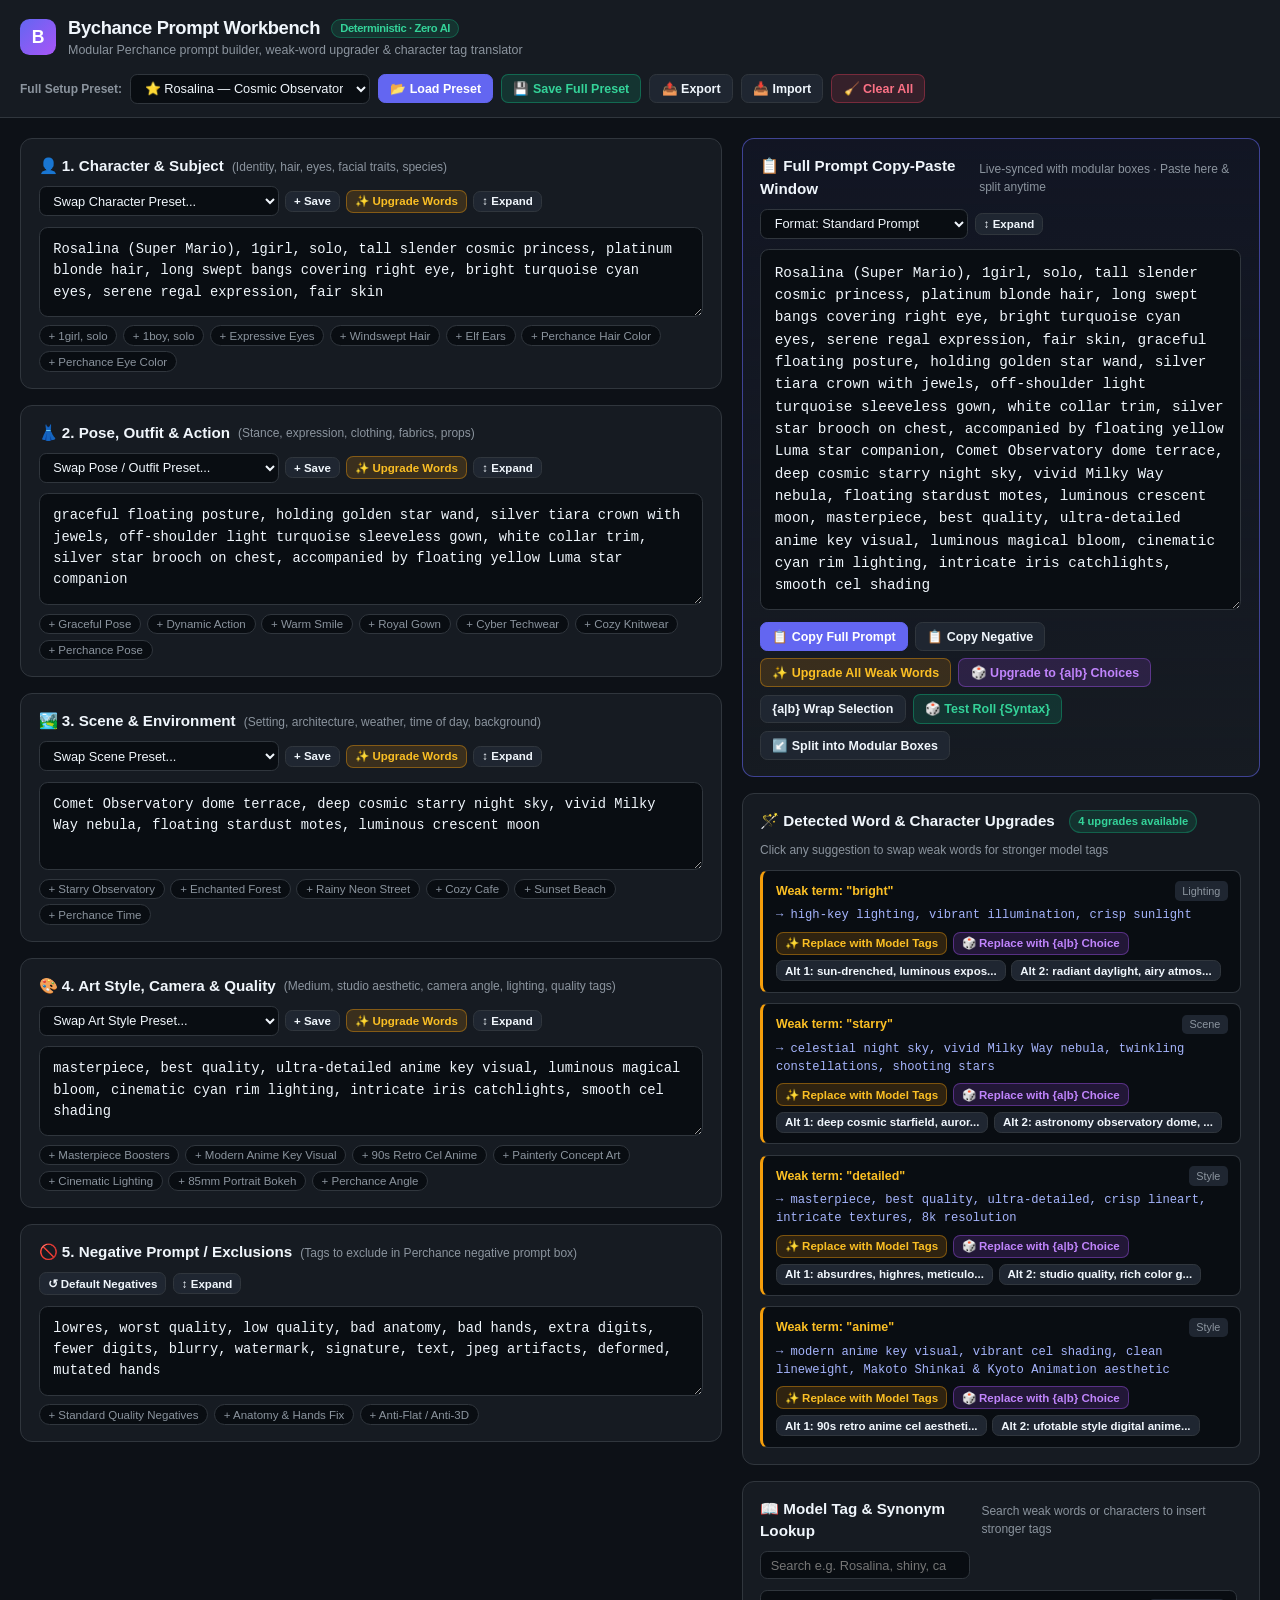
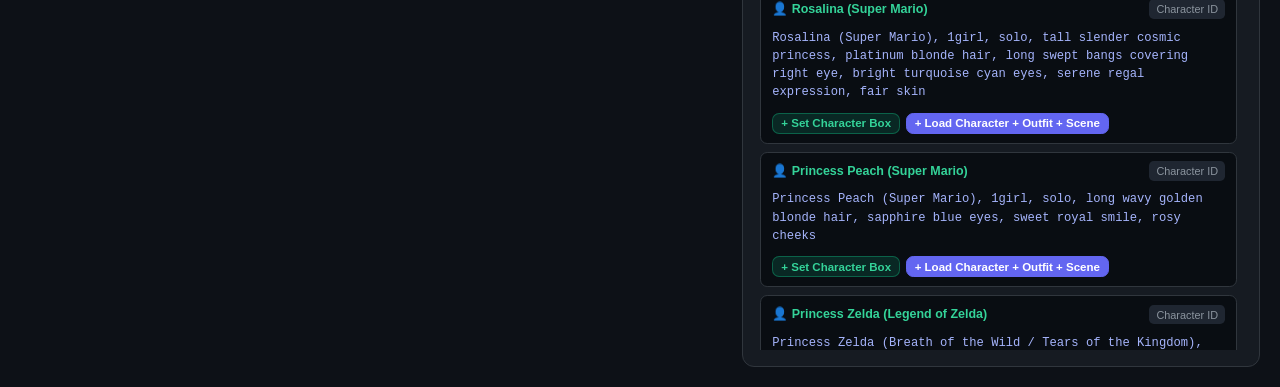
==== commit e326a37f: "Remake Bychance from scratch: deterministic Perchance prompting helper with split modular editors, f" ====
--- a/public/index.html
+++ b/public/index.html
@@ -1,5761 +1,275 @@
 <!DOCTYPE html>
-<html lang="en" class="dark">
+<html lang="en">
 <head>
-  <meta charset="UTF-8" />
-  <meta name="viewport" content="width=device-width, initial-scale=1.0" />
-  <meta name="referrer" content="no-referrer" />
-  <meta http-equiv="Content-Security-Policy" content="default-src 'self' data: blob: https: http://127.0.0.1:* http://localhost:*; script-src 'self' 'unsafe-inline' 'unsafe-eval' https://cdn.tailwindcss.com data: blob:; style-src 'self' 'unsafe-inline' https:; img-src * data: blob:; connect-src * data: blob:; font-src 'self' data: https:; object-src 'none';" />
-  <title>Bychance — Anime AI Image Generator</title>
-  <meta name="description" content="Clean, powerful anime AI image generation platform inspired by Perchance. Free, unlimited, featuring FLUX, Illustrious XL, Animagine XL, Pony V6 & Dynamic Syntax." />
-  
-  <!-- Tailwind CSS -->
-  <script src="https://cdn.tailwindcss.com"></script>
-  <script>
-    tailwind.config = {
-      darkMode: 'class',
-      theme: {
-        extend: {
-          colors: {
-            brand: {
-              50: '#fdf2f8',
-              100: '#fce7f3',
-              500: '#ec4899',
-              600: '#db2777',
-              700: '#be185d'
-            },
-            anime: {
-              indigo: '#6366f1',
-              violet: '#8b5cf6',
-              cyan: '#06b6d4',
-              pink: '#f43f5e'
-            }
-          }
-        }
-      }
-    }
-  </script>
-
-  <!-- Custom Stylesheet -->
-  <!-- BYCHANCE_STYLE_START -->
-<style>
-/* Bychance - Custom Styles & Design System */
-
-@import url('https://fonts.googleapis.com/css2?family=Plus+Jakarta+Sans:wght@300;400;500;600;700;800&family=JetBrains+Mono:wght@400;500&display=swap');
-
-:root {
-  --bg-primary: #09090b;
-  --bg-secondary: #121217;
-  --bg-card: #181820;
-  --accent-pink: #ec4899;
-  --accent-violet: #8b5cf6;
-  --accent-cyan: #06b6d4;
-  --border-subtle: rgba(255, 255, 255, 0.08);
-  --border-focus: rgba(139, 92, 246, 0.5);
-}
-
-body {
-  font-family: 'Plus Jakarta Sans', -apple-system, BlinkMacSystemFont, sans-serif;
-  background-color: var(--bg-primary);
-  color: #f4f4f5;
-  -webkit-font-smoothing: antialiased;
-  -moz-osx-font-smoothing: grayscale;
-}
-
-code, pre, .font-mono {
-  font-family: 'JetBrains Mono', monospace;
-}
-
-/* Custom Scrollbars */
-::-webkit-scrollbar {
-  width: 6px;
-  height: 6px;
-}
-
-::-webkit-scrollbar-track {
-  background: transparent;
-}
-
-::-webkit-scrollbar-thumb {
-  background: rgba(255, 255, 255, 0.15);
-  border-radius: 9999px;
-}
-
-::-webkit-scrollbar-thumb:hover {
-  background: rgba(255, 255, 255, 0.3);
-}
-
-/* Glassmorphism effects */
-.glass-panel {
-  background: rgba(24, 24, 32, 0.7);
-  backdrop-filter: blur(16px);
-  -webkit-backdrop-filter: blur(16px);
-  border: 1px solid var(--border-subtle);
-}
-
-.glass-header {
-  background: rgba(9, 9, 11, 0.85);
-  backdrop-filter: blur(12px);
-  -webkit-backdrop-filter: blur(12px);
-  border-bottom: 1px solid var(--border-subtle);
-}
-
-/* Subtle glowing accents */
-.glow-purple {
-  box-shadow: 0 0 25px -5px rgba(139, 92, 246, 0.3);
-}
-
-.glow-pink {
-  box-shadow: 0 0 25px -5px rgba(236, 72, 153, 0.3);
-}
-
-/* Pulse animation for generating states */
-@keyframes pulseGlow {
-  0%, 100% {
-    box-shadow: 0 0 15px rgba(139, 92, 246, 0.2);
-  }
-  50% {
-    box-shadow: 0 0 30px rgba(236, 72, 153, 0.4);
-  }
-}
-
-.anim-pulse-glow {
-  animation: pulseGlow 3s infinite ease-in-out;
-}
-
-/* Range input styling */
-input[type="range"] {
-  -webkit-appearance: none;
-  appearance: none;
-  background: #27272a;
-  border-radius: 9999px;
-  height: 6px;
-}
-
-input[type="range"]::-webkit-slider-thumb {
-  -webkit-appearance: none;
-  appearance: none;
-  width: 16px;
-  height: 16px;
-  border-radius: 50%;
-  background: #818cf8;
-  cursor: pointer;
-  box-shadow: 0 0 8px rgba(129, 140, 248, 0.8);
-  transition: transform 0.1s ease;
-}
-
-input[type="range"]::-webkit-slider-thumb:hover {
-  transform: scale(1.2);
-}
-
-/* Custom aspect ratio badges */
-.ratio-icon {
-  display: inline-block;
-  border: 1.5px solid currentColor;
-  border-radius: 2px;
-}
-
-.ratio-1-1 { width: 14px; height: 14px; }
-.ratio-2-3 { width: 11px; height: 16px; }
-.ratio-3-4 { width: 12px; height: 16px; }
-.ratio-9-16 { width: 9px; height: 16px; }
-.ratio-3-2 { width: 16px; height: 11px; }
-.ratio-16-9 { width: 16px; height: 9px; }
-
-/* Modal fade animations */
-.modal-backdrop {
-  background-color: rgba(0, 0, 0, 0.85);
-  backdrop-filter: blur(8px);
-}
-
-/* Card hover glow */
-.art-card {
-  transition: transform 0.2s cubic-bezier(0.16, 1, 0.3, 1), box-shadow 0.2s cubic-bezier(0.16, 1, 0.3, 1), border-color 0.2s ease;
-}
-
-.art-card:hover {
-  transform: translateY(-2px);
-  box-shadow: 0 10px 25px -5px rgba(0, 0, 0, 0.5), 0 0 15px rgba(99, 102, 241, 0.15);
-}
-
-</style>
-<!-- BYCHANCE_STYLE_END -->
+    <meta charset="UTF-8" />
+    <meta name="viewport" content="width=device-width, initial-scale=1.0" />
+    <title>Bychance — Perchance Prompting Helper & Modular Workbench</title>
+    <link rel="stylesheet" href="css/style.css" />
 </head>
-<body class="bg-[#0b0b0f] text-zinc-100 min-h-screen flex flex-col selection:bg-indigo-500/30 selection:text-indigo-200">
-
-  <!-- Top Navigation Header -->
-  <header class="glass-header sticky top-0 z-40 px-4 sm:px-8 py-3.5 flex items-center justify-between border-b border-zinc-800/80">
-    <div class="flex items-center gap-3">
-      <div class="w-9 h-9 rounded-xl bg-gradient-to-tr from-indigo-600 via-purple-600 to-pink-500 flex items-center justify-center shadow-lg shadow-indigo-500/20">
-        <span class="text-lg">✨</span>
-      </div>
-      <div>
-        <div class="flex items-center gap-2">
-          <h1 class="font-extrabold text-lg tracking-tight bg-gradient-to-r from-white via-zinc-200 to-indigo-300 bg-clip-text text-transparent">Bychance</h1>
-          <span class="px-2 py-0.5 rounded-full text-[10px] font-semibold bg-indigo-500/10 text-indigo-400 border border-indigo-500/20">Anime Studio</span>
+<body>
+    <!-- Top Header & Full Preset Toolbar -->
+    <header class="topbar">
+        <div class="topbar-inner">
+            <div class="brand-group">
+                <div class="brand-logo">B</div>
+                <div>
+                    <h1 class="brand-title">
+                        Bychance Prompt Workbench
+                        <span class="brand-badge">Deterministic · Zero AI</span>
+                    </h1>
+                    <p class="brand-subtitle">
+                        Modular Perchance prompt builder, weak-word upgrader &amp; character tag translator
+                    </p>
+                </div>
+            </div>
+
+            <!-- Full Setup Presets Bar -->
+            <div class="preset-toolbar">
+                <label for="full-preset-select" class="card-hint" style="font-weight:600;">Full Setup Preset:</label>
+                <select id="full-preset-select" class="select-input" style="min-width:230px;" title="Select a complete Character + Outfit + Scene + Style preset"></select>
+                <button id="btn-load-full-preset" class="btn btn-primary" title="Load selected full preset into all modular boxes">
+                    📂 Load Preset
+                </button>
+                <button id="btn-save-full-preset" class="btn btn-emerald" title="Save all current modular boxes as a custom Full Preset">
+                    💾 Save Full Preset
+                </button>
+                <button id="btn-delete-full-preset" class="btn btn-danger hidden" title="Delete selected custom preset">
+                    🗑️ Delete
+                </button>
+                <button id="btn-export-presets" class="btn" title="Export your custom presets as JSON">
+                    📤 Export
+                </button>
+                <button id="btn-import-presets" class="btn" title="Import custom presets from JSON">
+                    📥 Import
+                </button>
+                <input type="file" id="import-presets-input" accept=".json" class="hidden" />
+                <button id="btn-clear-all" class="btn btn-danger" title="Clear all modular prompt windows">
+                    🧹 Clear All
+                </button>
+            </div>
         </div>
-        <p class="text-[11px] text-zinc-400 hidden sm:block">Perchance-inspired AI Anime Generator with Model Intelligence & Identifier Lexicon</p>
-      </div>
-    </div>
-
-    <div class="flex items-center gap-2">
-      <!-- Built-In Window Server & Security Console Button -->
-      <button id="btn-open-server-security" class="px-3 py-1.5 rounded-lg text-xs font-medium bg-emerald-500/10 hover:bg-emerald-500/20 text-emerald-300 border border-emerald-500/30 flex items-center gap-1.5 transition-all" title="Built-In Window Server &amp; User Security Console">
-        <span class="w-2 h-2 rounded-full bg-emerald-400 animate-pulse"></span>
-        <span>🛡️</span>
-        <span id="header-server-badge" class="hidden lg:inline">Window Server • Protected</span>
-      </button>
-
-      <!-- Model & Prompting Guide Modal Button -->
-      <button id="btn-open-guide" class="px-3 py-1.5 rounded-lg text-xs font-medium bg-indigo-500/10 hover:bg-indigo-500/20 text-indigo-300 border border-indigo-500/30 flex items-center gap-1.5 transition-all" title="Model Profiles, Trigger Identifiers & Prompt Engineering Guide">
-        <span>📘</span>
-        <span class="hidden md:inline">Model & Prompt Guide</span>
-      </button>
-
-      <!-- Templates Modal Button -->
-      <button id="btn-open-templates" class="px-3 py-1.5 rounded-lg text-xs font-medium bg-zinc-900 hover:bg-zinc-800 text-zinc-300 border border-zinc-800 flex items-center gap-1.5 transition-all">
-        <span>📜</span>
-        <span class="hidden md:inline">Templates</span>
-      </button>
-
-      <!-- Tag Builder Modal Button -->
-      <button id="btn-open-tags" class="px-3 py-1.5 rounded-lg text-xs font-medium bg-zinc-900 hover:bg-zinc-800 text-zinc-300 border border-zinc-800 flex items-center gap-1.5 transition-all">
-        <span>🏷️</span>
-        <span class="hidden md:inline">Identifier Lexicon</span>
-      </button>
-
-      <!-- Export History Button -->
-      <button id="btn-export-history" class="p-2 rounded-lg text-xs font-medium bg-zinc-900 hover:bg-zinc-800 text-zinc-300 border border-zinc-800 transition-all" title="Export History as JSON">
-        <svg class="w-4 h-4" fill="none" stroke="currentColor" viewBox="0 0 24 24"><path stroke-linecap="round" stroke-linejoin="round" stroke-width="2" d="M4 16v1a3 3 0 003 3h10a3 3 0 003-3v-1m-4-4l-4 4m0 0l-4-4m4 4V4"/></svg>
-      </button>
-
-      <!-- Settings Button -->
-      <button id="btn-open-settings" class="p-2 rounded-lg text-xs font-medium bg-zinc-900 hover:bg-zinc-800 text-zinc-300 border border-zinc-800 transition-all" title="Settings & Providers">
-        <svg class="w-4 h-4" fill="none" stroke="currentColor" viewBox="0 0 24 24"><path stroke-linecap="round" stroke-linejoin="round" stroke-width="2" d="M10.325 4.317c.426-1.756 2.924-1.756 3.35 0a1.724 1.724 0 002.573 1.066c1.543-.94 3.31.826 2.37 2.37a1.724 1.724 0 001.065 2.572c1.756.426 1.756 2.924 0 3.35a1.724 1.724 0 00-1.066 2.573c.94 1.543-.826 3.31-2.37 2.37a1.724 1.724 0 00-2.572 1.065c-.426 1.756-2.924 1.756-3.35 0a1.724 1.724 0 00-2.573-1.066c-1.543.94-3.31-.826-2.37-2.37a1.724 1.724 0 00-1.065-2.572c-1.756-.426-1.756-2.924 0-3.35a1.724 1.724 0 001.066-2.573c-.94-1.543.826-3.31 2.37-2.37.996.608 2.296.07 2.572-1.065z"/><path stroke-linecap="round" stroke-linejoin="round" stroke-width="2" d="M15 12a3 3 0 11-6 0 3 3 0 016 0z"/></svg>
-      </button>
-    </div>
-  </header>
-
-  <!-- Main Content Layout -->
-  <main class="flex-1 max-w-7xl w-full mx-auto p-4 sm:p-6 lg:p-8 space-y-8">
-
-    <!-- Top Generation Section: Inputs & Controls -->
-    <section class="glass-panel rounded-3xl p-5 sm:p-7 border border-zinc-800/80 shadow-2xl relative overflow-hidden">
-      <!-- Glow background accent -->
-      <div class="absolute -top-32 -left-32 w-80 h-80 bg-indigo-600/10 rounded-full blur-3xl pointer-events-none"></div>
-      <div class="absolute -bottom-32 -right-32 w-80 h-80 bg-pink-600/10 rounded-full blur-3xl pointer-events-none"></div>
-
-      <!-- Prompt Input Block -->
-      <div class="space-y-3 relative z-10">
-        <div class="flex flex-wrap items-center justify-between gap-2">
-          <label for="prompt-input" class="text-xs font-semibold uppercase tracking-wider text-zinc-400 flex items-center gap-1.5">
-            <span>Anime Prompt</span>
-            <span class="text-[10px] lowercase text-zinc-500 font-normal">(supports <code class="text-indigo-400">{a|b}</code>, <code class="text-indigo-400">{60% a|40% b}</code> &amp; <code class="text-pink-400">[wildcards]</code>)</span>
-          </label>
-
-          <div class="flex flex-wrap items-center gap-1.5">
-            <!-- Smart Optimize for Model Button -->
-            <button id="btn-optimize-prompt" class="px-2.5 py-1 rounded-lg text-xs font-medium bg-emerald-500/15 hover:bg-emerald-500/25 text-emerald-300 border border-emerald-500/30 flex items-center gap-1.5 transition-all" title="Inject model-specific trigger identifiers, framing, and lighting without losing your prompt">
-              <span>⚡</span>
-              <span>Optimize for Model</span>
-            </button>
-
-            <!-- Random Prompt Button -->
-            <button id="btn-random-prompt" class="px-2.5 py-1 rounded-lg text-xs font-medium bg-zinc-800/80 hover:bg-zinc-700 text-zinc-200 border border-zinc-700/60 flex items-center gap-1.5 transition-all shadow-sm" title="Roll a random model-tuned anime prompt from dictionary">
-              <span>🎲</span>
-              <span>Random Prompt</span>
-            </button>
-
-            <!-- Random Template Button -->
-            <button id="btn-random-template" class="px-2.5 py-1 rounded-lg text-xs font-medium bg-indigo-500/10 hover:bg-indigo-500/20 text-indigo-300 border border-indigo-500/30 flex items-center gap-1.5 transition-all" title="Generate Perchance template with {options}">
-              <span>✨</span>
-              <span>Syntax Roll</span>
-            </button>
-          </div>
-        </div>
-
-        <div class="relative">
-          <textarea
-            id="prompt-input"
-            rows="3"
-            placeholder="e.g. 1girl, solo, {silver|sakura pink} hair, {cyberpunk jacket|serafuku sailor uniform}, {Neo-Tokyo alley|cherry blossom shrine}, cowboy shot, backlighting, anime key visual, masterpiece"
-            class="w-full rounded-2xl bg-zinc-950/70 border border-zinc-800 p-4 text-sm sm:text-base text-zinc-100 placeholder-zinc-500 focus:outline-none focus:border-indigo-500 focus:ring-2 focus:ring-indigo-500/20 transition-all font-sans leading-relaxed resize-y"
-          >1girl, solo, {sakura pink|silver white} hair in long twintails, glowing sapphire eyes, gentle smile, looking at viewer, wearing {serafuku school sailor uniform|cyberpunk techwear jacket}, cowboy shot, drifting cherry blossom petals, Shinto shrine courtyard at twilight, cinematic backlighting, tyndall effect, anime key visual, official art, masterpiece</textarea>
-        </div>
-
-        <!-- Dynamic Wildcard Quick-Insert Bar -->
-        <div class="flex items-center gap-1.5 overflow-x-auto pb-1 scrollbar-none text-[11px]">
-          <span class="text-zinc-500 font-medium whitespace-nowrap mr-1">Insert Wildcard:</span>
-          <button type="button" data-wildcard="[subject]" class="wildcard-btn px-2 py-0.5 rounded-md bg-zinc-900 hover:bg-indigo-950/70 text-pink-300 border border-zinc-800 hover:border-pink-500/40 font-mono whitespace-nowrap transition-all">[subject]</button>
-          <button type="button" data-wildcard="[hair]" class="wildcard-btn px-2 py-0.5 rounded-md bg-zinc-900 hover:bg-indigo-950/70 text-pink-300 border border-zinc-800 hover:border-pink-500/40 font-mono whitespace-nowrap transition-all">[hair]</button>
-          <button type="button" data-wildcard="[eyes]" class="wildcard-btn px-2 py-0.5 rounded-md bg-zinc-900 hover:bg-indigo-950/70 text-pink-300 border border-zinc-800 hover:border-pink-500/40 font-mono whitespace-nowrap transition-all">[eyes]</button>
-          <button type="button" data-wildcard="[expression]" class="wildcard-btn px-2 py-0.5 rounded-md bg-zinc-900 hover:bg-indigo-950/70 text-pink-300 border border-zinc-800 hover:border-pink-500/40 font-mono whitespace-nowrap transition-all">[expression]</button>
-          <button type="button" data-wildcard="[pose]" class="wildcard-btn px-2 py-0.5 rounded-md bg-zinc-900 hover:bg-indigo-950/70 text-pink-300 border border-zinc-800 hover:border-pink-500/40 font-mono whitespace-nowrap transition-all">[pose]</button>
-          <button type="button" data-wildcard="[outfit]" class="wildcard-btn px-2 py-0.5 rounded-md bg-zinc-900 hover:bg-indigo-950/70 text-pink-300 border border-zinc-800 hover:border-pink-500/40 font-mono whitespace-nowrap transition-all">[outfit]</button>
-          <button type="button" data-wildcard="[accessory]" class="wildcard-btn px-2 py-0.5 rounded-md bg-zinc-900 hover:bg-indigo-950/70 text-pink-300 border border-zinc-800 hover:border-pink-500/40 font-mono whitespace-nowrap transition-all">[accessory]</button>
-          <button type="button" data-wildcard="[scenery]" class="wildcard-btn px-2 py-0.5 rounded-md bg-zinc-900 hover:bg-indigo-950/70 text-pink-300 border border-zinc-800 hover:border-pink-500/40 font-mono whitespace-nowrap transition-all">[scenery]</button>
-          <button type="button" data-wildcard="[lighting]" class="wildcard-btn px-2 py-0.5 rounded-md bg-zinc-900 hover:bg-indigo-950/70 text-pink-300 border border-zinc-800 hover:border-pink-500/40 font-mono whitespace-nowrap transition-all">[lighting]</button>
-          <button type="button" data-wildcard="[vfx]" class="wildcard-btn px-2 py-0.5 rounded-md bg-zinc-900 hover:bg-indigo-950/70 text-pink-300 border border-zinc-800 hover:border-pink-500/40 font-mono whitespace-nowrap transition-all">[vfx]</button>
-          <button type="button" data-wildcard="[camera]" class="wildcard-btn px-2 py-0.5 rounded-md bg-zinc-900 hover:bg-indigo-950/70 text-pink-300 border border-zinc-800 hover:border-pink-500/40 font-mono whitespace-nowrap transition-all">[camera]</button>
-          <button type="button" data-wildcard="[studio]" class="wildcard-btn px-2 py-0.5 rounded-md bg-zinc-900 hover:bg-indigo-950/70 text-pink-300 border border-zinc-800 hover:border-pink-500/40 font-mono whitespace-nowrap transition-all">[studio]</button>
-        </div>
-
-        <!-- Perchance Syntax Live Evaluation Preview -->
-        <div id="syntax-preview-container" class="hidden flex items-center justify-between gap-2 p-2.5 rounded-xl bg-indigo-950/30 border border-indigo-500/30 text-xs text-indigo-300">
-          <div class="flex items-center gap-2 min-w-0">
-            <span class="text-sm">🎲</span>
-            <span class="font-medium text-zinc-400 whitespace-nowrap">Live Syntax Preview:</span>
-            <span id="syntax-preview-text" class="text-zinc-200 truncate italic"></span>
-          </div>
-          <button id="btn-reroll-preview" type="button" class="px-2 py-0.5 rounded bg-indigo-500/20 hover:bg-indigo-500/30 text-[11px] text-indigo-200 whitespace-nowrap">Re-roll ↻</button>
-        </div>
-
-        <!-- Smart Prompt Coach & Model Identifier Advisor -->
-        <div id="prompt-coach-panel" class="rounded-2xl bg-zinc-950/60 border border-zinc-800/90 p-3.5 space-y-2.5">
-          <!-- Top Row: Prompt Readiness Score + Active Model Profile Summary -->
-          <div class="flex flex-col sm:flex-row sm:items-center justify-between gap-2">
-            <div class="flex items-center gap-2.5 flex-wrap">
-              <span class="text-[11px] font-semibold uppercase tracking-wider text-zinc-400">Prompt Strength:</span>
-              <div class="w-24 h-2 rounded-full bg-zinc-800 overflow-hidden">
-                <div id="coach-score-bar" class="h-full bg-gradient-to-r from-indigo-500 to-emerald-400 transition-all duration-300" style="width: 85%"></div>
-              </div>
-              <span id="coach-score-badge" class="px-2 py-0.5 rounded-full text-[10px] font-semibold bg-emerald-500/15 text-emerald-300 border border-emerald-500/30">Studio Masterpiece (7/7)</span>
-            </div>
-
-            <div class="flex items-center gap-2">
-              <span id="coach-model-badge" class="text-[11px] text-indigo-300 font-medium">FLUX.1 Anime • CFG 5.5</span>
-              <button id="btn-apply-model-defaults" type="button" class="px-2.5 py-1 rounded-lg text-[11px] font-medium bg-indigo-500/15 hover:bg-indigo-500/25 text-indigo-300 border border-indigo-500/30 transition-all" title="Set recommended Guidance Scale, Negative Prompt, and Model Trigger tokens">
-                ⚡ Auto-Tune Model Setup
-              </button>
-            </div>
-          </div>
-
-          <!-- 7 Prompt Pillars Checklist & Quick Suggestions -->
-          <div id="coach-pillars-grid" class="flex flex-wrap items-center gap-1.5">
-            <!-- Dynamically populated pillar chips -->
-          </div>
-
-          <!-- Missing Pillar / Model Trigger Quick-Insert Recommendations -->
-          <div id="coach-recommendations-row" class="flex flex-wrap items-center gap-1.5 pt-1 border-t border-zinc-800/60 text-[11px]">
-            <!-- Dynamically populated clickable identifier recommendations -->
-          </div>
-
-          <!-- Model Diagnostic Warnings (if any) -->
-          <div id="coach-warnings-row" class="hidden text-[11px] text-amber-300/90 bg-amber-950/30 border border-amber-500/30 rounded-xl px-3 py-1.5">
-          </div>
-        </div>
-
-        <!-- Style Presets Carousel -->
-        <div>
-          <label class="text-[11px] font-semibold uppercase tracking-wider text-zinc-400 block mb-2">Art Styles &amp; Studio Presets</label>
-          <div id="style-presets-container" class="flex items-center gap-2 overflow-x-auto pb-2 scrollbar-none">
-            <!-- Dynamically populated style buttons -->
-          </div>
-        </div>
-
-        <!-- Controls Row: Aspect Ratio, Batch, Model, Seed, Guidance -->
-        <div class="pt-3 border-t border-zinc-800/80 grid grid-cols-1 sm:grid-cols-2 lg:grid-cols-12 gap-4 items-center">
-          
-          <!-- Aspect Ratio (4 cols) -->
-          <div class="lg:col-span-4 space-y-1.5">
-            <label class="text-[11px] font-medium text-zinc-400 flex items-center justify-between">
-              <span>Aspect Ratio</span>
-            </label>
-            <div class="flex items-center gap-1.5 overflow-x-auto">
-              <button data-ratio="1:1" class="aspect-ratio-btn px-2.5 py-1.5 rounded-lg text-xs font-medium border border-zinc-800 bg-zinc-900/80 text-zinc-300 hover:border-zinc-700 flex items-center gap-1" title="Square (1:1 - 1024x1024)">
-                <span class="ratio-icon ratio-1-1"></span>
-                <span>1:1</span>
-              </button>
-              <button data-ratio="2:3" class="aspect-ratio-btn active px-2.5 py-1.5 rounded-lg text-xs font-medium border border-indigo-500 bg-indigo-500/20 text-indigo-300 flex items-center gap-1" title="Portrait (2:3 - 680x1024)">
-                <span class="ratio-icon ratio-2-3"></span>
-                <span>2:3</span>
-              </button>
-              <button data-ratio="3:4" class="aspect-ratio-btn px-2.5 py-1.5 rounded-lg text-xs font-medium border border-zinc-800 bg-zinc-900/80 text-zinc-300 hover:border-zinc-700 flex items-center gap-1" title="Portrait (3:4 - 768x1024)">
-                <span class="ratio-icon ratio-3-4"></span>
-                <span>3:4</span>
-              </button>
-              <button data-ratio="9:16" class="aspect-ratio-btn px-2.5 py-1.5 rounded-lg text-xs font-medium border border-zinc-800 bg-zinc-900/80 text-zinc-300 hover:border-zinc-700 flex items-center gap-1" title="Phone Wallpaper (9:16 - 576x1024)">
-                <span class="ratio-icon ratio-9-16"></span>
-                <span>9:16</span>
-              </button>
-              <button data-ratio="16:9" class="aspect-ratio-btn px-2.5 py-1.5 rounded-lg text-xs font-medium border border-zinc-800 bg-zinc-900/80 text-zinc-300 hover:border-zinc-700 flex items-center gap-1" title="Widescreen (16:9 - 1024x576)">
-                <span class="ratio-icon ratio-16-9"></span>
-                <span>16:9</span>
-              </button>
-            </div>
-          </div>
-
-          <!-- Model Switcher (3 cols) -->
-          <div class="lg:col-span-3 space-y-1.5">
-            <label for="model-select" class="text-[11px] font-medium text-zinc-400 block">AI Model Profile &amp; Conditioning</label>
-            <select id="model-select" class="w-full rounded-xl bg-zinc-950/70 border border-zinc-800 px-3 py-1.5 text-xs text-zinc-200 focus:outline-none focus:border-indigo-500">
-              <option value="flux-anime" selected>FLUX.1 Anime (Key Visual Studio)</option>
-              <option value="illustrious-xl">Illustrious XL / NoobAI (Danbooru Tags)</option>
-              <option value="animagine-xl">Animagine XL 3.1/4.0 (Era &amp; Quality)</option>
-              <option value="pony-xl">Pony Diffusion V6 XL (Score-9 Anime)</option>
-              <option value="flux">FLUX.1 Dev / Pro (Natural Language)</option>
-              <option value="flux-3d">FLUX 3D Anime &amp; Figurine (Cel-CG)</option>
-              <option value="turbo">SDXL Turbo / Lightning (Fast ~2s)</option>
-            </select>
-          </div>
-
-          <!-- Batch Size (2 cols) -->
-          <div class="lg:col-span-2 space-y-1.5">
-            <label class="text-[11px] font-medium text-zinc-400 block">Batch Count</label>
-            <div class="flex items-center gap-1 bg-zinc-950/80 p-1 rounded-xl border border-zinc-800">
-              <button data-count="1" class="batch-count-btn active flex-1 py-1 rounded-lg text-xs font-semibold bg-indigo-600 text-white transition-all">1</button>
-              <button data-count="2" class="batch-count-btn flex-1 py-1 rounded-lg text-xs font-semibold text-zinc-400 hover:text-white transition-all">2</button>
-              <button data-count="4" class="batch-count-btn flex-1 py-1 rounded-lg text-xs font-semibold text-zinc-400 hover:text-white transition-all">4</button>
-            </div>
-          </div>
-
-          <!-- Seed Control (3 cols) -->
-          <div class="lg:col-span-3 space-y-1.5">
-            <label for="seed-input" class="text-[11px] font-medium text-zinc-400 block">Seed (Consistency)</label>
-            <div class="flex items-center gap-1">
-              <input
-                id="seed-input"
-                type="number"
-                placeholder="Random seed"
-                class="w-full rounded-xl bg-zinc-950/70 border border-zinc-800 px-2.5 py-1.5 text-xs text-zinc-200 font-mono focus:outline-none focus:border-indigo-500"
-              />
-              <!-- Seed Randomize Button -->
-              <button id="btn-random-seed" class="p-2 rounded-xl bg-zinc-900 hover:bg-zinc-800 text-zinc-300 border border-zinc-800" title="Randomize seed">
-                🎲
-              </button>
-              <!-- Seed Lock Button -->
-              <button id="btn-lock-seed" class="p-2 rounded-xl bg-zinc-900 hover:bg-zinc-800 text-zinc-300 border border-zinc-800" title="Lock seed">
-                <svg class="w-4 h-4 text-zinc-400" fill="currentColor" viewBox="0 0 24 24"><path d="M12 17c1.1 0 2-.9 2-2s-.9-2-2-2-2 .9-2 2 .9 2 2 2zm6-9h-1V6c0-2.76-2.24-5-5-5S7 3.24 7 6h1.9c0-1.71 1.39-3.1 3.1-3.1 1.71 0 3.1 1.39 3.1 3.1v2H6c-1.1 0-2 .9-2 2v10c0 1.1.9 2 2 2h12c1.1 0 2-.9 2-2V10c0-1.1-.9-2-2-2zm0 12H6V10h12v10z"/></svg>
-              </button>
-            </div>
-          </div>
-        </div>
-
-        <!-- Collapsible Negative Prompt & Quality Booster Options -->
-        <div class="pt-2 flex flex-col sm:flex-row sm:items-center justify-between gap-3 text-xs">
-          <div class="flex items-center gap-4">
-            <button id="toggle-negative-btn" type="button" class="text-zinc-400 hover:text-zinc-200 font-medium">
-              Show Negative Prompt ▼
-            </button>
-
-            <!-- Quality Booster Checkbox -->
-            <label class="flex items-center gap-2 cursor-pointer text-zinc-300 hover:text-white select-none" title="Automatically injects model-specific quality, score, and aesthetic identifiers during generation">
-              <input type="checkbox" id="quality-booster-toggle" checked class="rounded bg-zinc-900 border-zinc-700 text-indigo-600 focus:ring-indigo-500" />
-              <span>Model Quality &amp; Identifier Booster</span>
-            </label>
-          </div>
-
-          <!-- Guidance Scale Slider -->
-          <div class="flex items-center gap-3">
-            <span class="text-zinc-400">Guidance (CFG):</span>
-            <input type="range" id="guidance-slider" min="1" max="15" step="0.5" value="5.5" class="w-24 sm:w-32" />
-            <span id="guidance-val" class="font-mono text-zinc-300 w-8">5.5</span>
-          </div>
-        </div>
-
-        <div id="negative-prompt-container" class="hidden pt-2 space-y-1.5">
-          <div class="flex items-center justify-between">
-            <label for="negative-input" class="text-[11px] font-semibold uppercase tracking-wider text-zinc-400">Negative Prompt (Excluded Identifiers)</label>
-            <button id="btn-fill-model-negative" type="button" class="text-[11px] text-indigo-400 hover:text-indigo-300 font-medium">Load Recommended Negative for Model</button>
-          </div>
-          <input
-            id="negative-input"
-            type="text"
-            placeholder="e.g. worst quality, low quality, lowres, bad anatomy, bad hands, extra digits, blurry, text, watermark"
-            class="w-full rounded-xl bg-zinc-950/70 border border-zinc-800 px-3.5 py-2 text-xs text-zinc-200 focus:outline-none focus:border-indigo-500"
-          />
-        </div>
-
-        <!-- Primary Action Button -->
-        <div class="pt-4">
-          <button
-            id="btn-generate"
-            type="button"
-            onclick="if(window.bychanceApp) window.bychanceApp.handleGenerate();"
-            class="w-full py-4 px-6 rounded-2xl bg-gradient-to-r from-indigo-600 via-purple-600 to-pink-600 hover:from-indigo-500 hover:via-purple-500 hover:to-pink-500 text-white font-bold text-base sm:text-lg shadow-xl shadow-indigo-600/25 hover:shadow-indigo-600/40 transform active:scale-[0.99] transition-all flex items-center justify-center gap-2 glow-purple"
-          >
-            <span>Generate Anime</span>
-            <span class="text-xs opacity-80 font-normal ml-1 hidden sm:inline">(Ctrl+↵)</span>
-          </button>
-        </div>
-
-        <!-- Live Generation Telemetry HUD (Visible during & immediately after generation) -->
-        <div id="generation-telemetry-hud" class="hidden rounded-2xl bg-indigo-950/40 border border-indigo-500/40 p-4 space-y-2.5 shadow-lg shadow-indigo-950/30 transition-all">
-          <div class="flex items-center justify-between gap-3">
-            <div class="flex items-center gap-2.5 min-w-0">
-              <span id="telemetry-spinner" class="w-4 h-4 border-2 border-indigo-400 border-t-transparent rounded-full animate-spin shrink-0"></span>
-              <span id="telemetry-phase-badge" class="px-2 py-0.5 rounded-full text-[10px] font-bold uppercase tracking-wider bg-indigo-500/20 text-indigo-300 border border-indigo-500/30 shrink-0">GENERATING</span>
-              <span id="telemetry-status-text" class="text-xs font-medium text-zinc-100 truncate">Phase 1/4: Evaluating Perchance syntax &amp; model conditioning...</span>
-            </div>
-            <div class="flex items-center gap-2 shrink-0">
-              <span id="telemetry-elapsed" class="font-mono text-xs font-bold text-indigo-300 bg-zinc-950/80 px-2.5 py-1 rounded-lg border border-zinc-800">0.0s</span>
-            </div>
-          </div>
-
-          <!-- Animated Progress Bar -->
-          <div id="generation-progress-bar" class="w-full bg-zinc-900 rounded-full h-2 overflow-hidden border border-zinc-800">
-            <div id="telemetry-progress-fill" class="bg-gradient-to-r from-indigo-500 via-purple-500 to-pink-500 h-full transition-all duration-300 animate-pulse" style="width: 20%"></div>
-          </div>
-
-          <!-- Evaluated Prompt Being Rendered -->
-          <div class="flex items-center justify-between gap-2 text-[11px] text-zinc-400 pt-0.5">
-            <div class="truncate">
-              <span class="font-semibold text-zinc-300">Active Prompt:</span>
-              <span id="telemetry-active-prompt" class="italic text-indigo-200/90 ml-1"></span>
-            </div>
-            <span class="text-[10px] text-zinc-500 whitespace-nowrap">Auto-saving to Gallery ↓</span>
-          </div>
-        </div>
-      </div>
-    </section>
-
-    <!-- Real-time Live Preview Stage -->
-    <section id="live-stage" class="space-y-3 scroll-mt-20">
-      <div id="live-stage-header" class="hidden flex items-center justify-between border-b border-zinc-800/80 pb-2">
-        <div class="flex items-center gap-2">
-          <span class="w-2.5 h-2.5 rounded-full bg-indigo-400 animate-ping" id="live-stage-dot"></span>
-          <h3 class="text-sm font-bold text-white" id="live-stage-title">Live Generation Stage</h3>
-        </div>
-        <span id="live-stage-subtitle" class="text-xs text-zinc-400">Rendering high-resolution anime artwork...</span>
-      </div>
-      <div id="live-preview-grid">
-        <!-- Live generation cards appear here -->
-      </div>
-    </section>
-
-    <!-- Gallery / Generations History Section -->
-    <section class="space-y-4">
-      <div class="flex flex-col sm:flex-row sm:items-center justify-between gap-3 pb-2 border-b border-zinc-800">
-        <div class="flex items-center gap-3">
-          <h2 class="text-lg font-bold tracking-tight text-white flex items-center gap-2">
-            <span>Artwork Gallery</span>
-            <span id="gallery-count" class="text-xs font-semibold px-2 py-0.5 rounded-full bg-zinc-800 text-zinc-400">0 items</span>
-          </h2>
-        </div>
-
-        <div class="flex items-center gap-2.5">
-          <!-- Search box -->
-          <div class="relative">
-            <input
-              id="gallery-search"
-              type="text"
-              placeholder="Search prompt, seed..."
-              class="rounded-xl bg-zinc-900 border border-zinc-800 pl-8 pr-3 py-1.5 text-xs text-zinc-200 placeholder-zinc-500 focus:outline-none focus:border-indigo-500 w-36 sm:w-48"
-            />
-            <span class="absolute left-2.5 top-2 text-zinc-500 text-xs">🔍</span>
-          </div>
-
-          <!-- All / Favorites Filter Pills -->
-          <div class="flex items-center bg-zinc-900 p-1 rounded-xl border border-zinc-800 text-xs font-medium">
-            <button id="filter-all-btn" class="px-2.5 py-1 rounded-lg bg-zinc-800 text-white transition-all">All</button>
-            <button id="filter-fav-btn" class="px-2.5 py-1 rounded-lg text-zinc-400 hover:text-white transition-all">⭐ Favorites</button>
-          </div>
-
-          <!-- Clear History Button -->
-          <button id="btn-clear-history" class="p-2 rounded-xl text-zinc-400 hover:text-rose-400 hover:bg-zinc-900 transition-all" title="Clear all generated images">
-            <svg class="w-4 h-4" fill="none" stroke="currentColor" viewBox="0 0 24 24"><path stroke-linecap="round" stroke-linejoin="round" stroke-width="2" d="M19 7l-.867 12.142A2 2 0 0116.138 21H7.862a2 2 0 01-1.995-1.858L5 7m5 4v6m4-6v6m1-10V4a1 1 0 00-1-1h-4a1 1 0 00-1 1v3M4 7h16"/></svg>
-          </button>
-        </div>
-      </div>
-
-      <!-- Gallery Grid -->
-      <div id="gallery-grid" class="grid grid-cols-2 sm:grid-cols-3 md:grid-cols-4 lg:grid-cols-5 gap-3.5 sm:gap-4">
-        <!-- Rendered images will populate here -->
-      </div>
-    </section>
-
-  </main>
-
-  <!-- Footer -->
-  <footer class="mt-auto border-t border-zinc-800/60 py-6 px-4 text-center text-xs text-zinc-500">
-    <p>Bychance — Free Anime Image Generator inspired by Perchance.</p>
-    <p class="mt-1 text-[11px] text-zinc-600">Built with FLUX.1, Illustrious XL, Animagine XL, Pony V6 &amp; Perchance Syntactic Expansion.</p>
-  </footer>
-
-  <!-- Lightbox Fullscreen Modal -->
-  <div id="lightbox-modal" class="fixed inset-0 z-50 modal-backdrop hidden flex items-center justify-center p-2 sm:p-6">
-    <div class="relative w-full max-w-6xl h-full max-h-[92vh] glass-panel rounded-3xl overflow-hidden border border-zinc-700/60 shadow-2xl flex flex-col md:flex-row">
-      
-      <!-- Close button -->
-      <button id="lightbox-close-btn" class="absolute top-4 right-4 z-20 p-2.5 rounded-full bg-black/60 hover:bg-black text-white backdrop-blur transition-all" title="Close (Esc)">
-        ✕
-      </button>
-
-      <!-- Prev / Next Navigation Arrows -->
-      <button id="lightbox-prev-btn" class="absolute left-4 top-1/2 -translate-y-1/2 z-20 p-3 rounded-full bg-black/60 hover:bg-black text-white backdrop-blur transition-all disabled:opacity-30 disabled:pointer-events-none" title="Previous Image">
-        ‹
-      </button>
-      <button id="lightbox-next-btn" class="absolute right-4 md:right-[380px] top-1/2 -translate-y-1/2 z-20 p-3 rounded-full bg-black/60 hover:bg-black text-white backdrop-blur transition-all disabled:opacity-30 disabled:pointer-events-none" title="Next Image">
-        ›
-      </button>
-
-      <!-- Left / Center: Interactive Image Display Stage -->
-      <div id="lightbox-image-wrapper" class="flex-1 relative bg-black/80 flex items-center justify-center overflow-hidden select-none cursor-grab">
-        <img id="lightbox-image" src="" alt="" class="max-h-full max-w-full object-contain transition-transform duration-100 ease-out" />
-
-        <!-- Zoom Controls Overlay -->
-        <div class="absolute bottom-4 left-4 z-20 flex items-center gap-1 bg-black/70 backdrop-blur px-2.5 py-1.5 rounded-xl border border-zinc-800 text-xs text-zinc-300">
-          <button id="lightbox-zoom-out" class="p-1 hover:text-white" title="Zoom Out (-)">−</button>
-          <span id="lightbox-zoom-level" class="font-mono px-1">100%</span>
-          <button id="lightbox-zoom-in" class="p-1 hover:text-white" title="Zoom In (+)">+</button>
-          <button id="lightbox-zoom-reset" class="ml-1 text-[10px] text-zinc-400 hover:text-white" title="Reset Zoom (0)">Reset</button>
-        </div>
-      </div>
-
-      <!-- Right: Detailed Metadata & Action Sidebar -->
-      <div class="w-full md:w-96 bg-zinc-950/95 border-t md:border-t-0 md:border-l border-zinc-800 p-6 flex flex-col justify-between overflow-y-auto">
-        <div class="space-y-4">
-          <div class="flex items-center justify-between">
-            <span class="text-xs font-semibold uppercase tracking-wider text-indigo-400">Artwork Details</span>
-            <button id="lightbox-fav-btn" class="flex items-center gap-1.5 text-xs px-2.5 py-1 rounded-lg bg-zinc-900 hover:bg-zinc-800 border border-zinc-800 text-zinc-300 transition-all">
-              ⭐ Favorite
-            </button>
-          </div>
-
-          <!-- Prompt Card -->
-          <div class="p-3.5 rounded-2xl bg-zinc-900/80 border border-zinc-800 space-y-2">
-            <div class="flex items-center justify-between text-xs text-zinc-400">
-              <span class="font-medium">Prompt</span>
-              <button id="lightbox-copy-prompt-btn" class="text-indigo-400 hover:text-indigo-300 text-[11px] font-semibold">Copy</button>
-            </div>
-            <p id="lightbox-prompt" class="text-xs text-zinc-200 font-sans leading-relaxed"></p>
-          </div>
-
-          <!-- Evaluated Prompt (if Perchance syntax used) -->
-          <div id="lightbox-evaluated-container" class="hidden p-3 rounded-2xl bg-indigo-950/20 border border-indigo-500/20 space-y-1">
-            <span class="text-[10px] font-semibold uppercase tracking-wider text-indigo-300">Perchance Syntax Evaluated</span>
-            <p id="lightbox-evaluated-prompt" class="text-xs text-indigo-200 italic font-sans leading-relaxed"></p>
-          </div>
-
-          <!-- Technical Specs Grid -->
-          <div class="grid grid-cols-2 gap-2 text-xs">
-            <div class="p-2.5 rounded-xl bg-zinc-900/60 border border-zinc-800/80">
-              <span class="text-[10px] text-zinc-500 block">Model</span>
-              <span id="lightbox-model" class="font-medium text-zinc-300 truncate block"></span>
-            </div>
-            <div class="p-2.5 rounded-xl bg-zinc-900/60 border border-zinc-800/80">
-              <span class="text-[10px] text-zinc-500 block">Style</span>
-              <span id="lightbox-style" class="font-medium text-zinc-300 truncate block"></span>
-            </div>
-            <div class="p-2.5 rounded-xl bg-zinc-900/60 border border-zinc-800/80">
-              <span class="text-[10px] text-zinc-500 block">Dimensions</span>
-              <span id="lightbox-dimensions" class="font-medium text-zinc-300 truncate block"></span>
-            </div>
-            <div class="p-2.5 rounded-xl bg-zinc-900/60 border border-zinc-800/80">
-              <div class="flex items-center justify-between">
-                <span class="text-[10px] text-zinc-500">Seed</span>
-                <button id="lightbox-copy-seed-btn" class="text-[10px] text-indigo-400">Copy</button>
-              </div>
-              <span id="lightbox-seed" class="font-mono font-medium text-zinc-300 truncate block"></span>
-            </div>
-            <div class="p-2.5 rounded-xl bg-zinc-900/60 border border-zinc-800/80">
-              <span class="text-[10px] text-zinc-500 block">Render Time</span>
-              <span id="lightbox-duration" class="font-medium text-zinc-300 truncate block"></span>
-            </div>
-            <div class="p-2.5 rounded-xl bg-zinc-900/60 border border-zinc-800/80">
-              <span class="text-[10px] text-zinc-500 block">Created</span>
-              <span id="lightbox-date" class="font-medium text-zinc-300 truncate block"></span>
-            </div>
-          </div>
-        </div>
-
-        <!-- Action Buttons -->
-        <div class="space-y-2 pt-4 border-t border-zinc-800">
-          <button id="lightbox-download-btn" class="w-full py-2.5 px-4 rounded-xl bg-indigo-600 hover:bg-indigo-500 text-white font-semibold text-xs transition-all flex items-center justify-center gap-2">
-            <span>💾 Download Full Resolution (PNG)</span>
-          </button>
-          
-          <button id="lightbox-apply-settings-btn" class="w-full py-2.5 px-4 rounded-xl bg-zinc-900 hover:bg-zinc-800 text-zinc-200 border border-zinc-800 font-semibold text-xs transition-all flex items-center justify-center gap-2">
-            <span>🔄 Reuse Prompt &amp; Settings</span>
-          </button>
-
-          <button id="lightbox-delete-btn" class="w-full py-2 px-4 rounded-xl text-rose-400 hover:text-rose-300 hover:bg-rose-950/20 text-xs transition-all">
-            Delete Image
-          </button>
-        </div>
-
-      </div>
-
-    </div>
-  </div>
-
-  <!-- Model Intelligence & Prompt Engineering Guide Modal -->
-  <div id="guide-modal" class="fixed inset-0 z-50 modal-backdrop hidden flex items-center justify-center p-4">
-    <div class="w-full max-w-5xl glass-panel rounded-3xl overflow-hidden border border-zinc-700/60 shadow-2xl flex flex-col max-h-[88vh]">
-      <div class="p-5 border-b border-zinc-800 flex items-center justify-between">
-        <div class="flex items-center gap-2.5">
-          <span class="text-xl">📘</span>
-          <div>
-            <h3 class="font-bold text-base text-white">Model Intelligence, Trigger Identifiers &amp; Prompting Best Practices</h3>
-            <p class="text-xs text-zinc-400">How each anime model understands prompts, recommended CFG scales, trigger words, and Perchance syntax</p>
-          </div>
-        </div>
-        <button data-close-modal="guide-modal" class="p-2 rounded-full hover:bg-zinc-800 text-zinc-400 hover:text-white">✕</button>
-      </div>
-
-      <div id="guide-content" class="p-5 overflow-y-auto space-y-6 text-xs">
-        <!-- Dynamically populated by app.js -->
-      </div>
-    </div>
-  </div>
-
-  <!-- Template Library Modal -->
-  <div id="templates-modal" class="fixed inset-0 z-50 modal-backdrop hidden flex items-center justify-center p-4">
-    <div class="w-full max-w-4xl glass-panel rounded-3xl overflow-hidden border border-zinc-700/60 shadow-2xl flex flex-col max-h-[85vh]">
-      <div class="p-5 border-b border-zinc-800 flex items-center justify-between">
-        <div class="flex items-center gap-2.5">
-          <span class="text-xl">📜</span>
-          <div>
-            <h3 class="font-bold text-base text-white">Perchance Template Library</h3>
-            <p class="text-xs text-zinc-400">Pre-built generator formulas with combinatorial sets, weights, and [wildcards]</p>
-          </div>
-        </div>
-        <button data-close-modal="templates-modal" class="p-2 rounded-full hover:bg-zinc-800 text-zinc-400 hover:text-white">✕</button>
-      </div>
-
-      <div id="templates-list" class="p-5 overflow-y-auto grid grid-cols-1 md:grid-cols-2 gap-4">
-        <!-- Rendered template cards -->
-      </div>
-    </div>
-  </div>
-
-  <!-- Interactive Identifier Lexicon & Tag Builder Modal -->
-  <div id="tags-modal" class="fixed inset-0 z-50 modal-backdrop hidden flex items-center justify-center p-4">
-    <div class="w-full max-w-4xl glass-panel rounded-3xl overflow-hidden border border-zinc-700/60 shadow-2xl flex flex-col max-h-[88vh]">
-      <div class="p-5 border-b border-zinc-800 flex flex-col sm:flex-row sm:items-center justify-between gap-3">
-        <div class="flex items-center gap-2.5">
-          <span class="text-xl">🏷️</span>
-          <div>
-            <h3 class="font-bold text-base text-white">Model Identifier Lexicon &amp; Danbooru Tag Builder</h3>
-            <p class="text-xs text-zinc-400">350+ recognized model triggers, Booru tags, camera angles, shaders &amp; negative identifiers</p>
-          </div>
-        </div>
-        <div class="flex items-center gap-2">
-          <input
-            id="tag-search-input"
-            type="text"
-            placeholder="Filter 350+ identifiers (e.g. score_9, bokeh, hime)..."
-            class="rounded-xl bg-zinc-950 border border-zinc-800 px-3 py-1.5 text-xs text-zinc-200 placeholder-zinc-500 focus:outline-none focus:border-indigo-500 w-56 sm:w-64"
-          />
-          <button data-close-modal="tags-modal" class="p-2 rounded-full hover:bg-zinc-800 text-zinc-400 hover:text-white">✕</button>
-        </div>
-      </div>
-
-      <!-- Category Quick-Filter Tabs -->
-      <div id="tag-category-tabs" class="px-5 py-2.5 border-b border-zinc-800/80 flex items-center gap-1.5 overflow-x-auto scrollbar-none">
-        <!-- Populated dynamically -->
-      </div>
-
-      <div id="tags-container" class="p-5 overflow-y-auto space-y-5">
-        <!-- Rendered tag categories -->
-      </div>
-    </div>
-  </div>
-
-  <!-- Settings Modal -->
-  <div id="settings-modal" class="fixed inset-0 z-50 modal-backdrop hidden flex items-center justify-center p-4">
-    <div class="w-full max-w-md glass-panel rounded-3xl overflow-hidden border border-zinc-700/60 shadow-2xl flex flex-col">
-      <div class="p-5 border-b border-zinc-800 flex items-center justify-between">
-        <div class="flex items-center gap-2.5">
-          <span class="text-xl">⚙️</span>
-          <div>
-            <h3 class="font-bold text-base text-white">Generation Settings &amp; Providers</h3>
-            <p class="text-xs text-zinc-400">Configure AI providers and API keys</p>
-          </div>
-        </div>
-        <button data-close-modal="settings-modal" class="p-2 rounded-full hover:bg-zinc-800 text-zinc-400 hover:text-white">✕</button>
-      </div>
-
-      <form id="settings-form" class="p-5 space-y-4 text-xs">
-        <div>
-          <label for="settings-provider" class="block font-medium text-zinc-300 mb-1">Inference Provider</label>
-          <select id="settings-provider" class="w-full rounded-xl bg-zinc-950 border border-zinc-800 p-2.5 text-zinc-200">
-            <option value="pollinations">Pollinations.ai (Free, High-Res FLUX &amp; Anime, No Key)</option>
-            <option value="huggingface">Hugging Face Inference API</option>
-            <option value="custom">Custom WebUI / OpenAI Compatible Endpoint</option>
-          </select>
-        </div>
-
-        <div id="settings-pollinations-section" class="pt-2 border-t border-zinc-800 space-y-3">
-          <div class="flex items-center justify-between">
-            <p class="text-[11px] text-zinc-400 font-semibold uppercase tracking-wider">Pollinations API Key</p>
-            <a href="https://enter.pollinations.ai" target="_blank" rel="noopener noreferrer" class="text-[11px] text-indigo-400 hover:underline">Get Free Key ↗</a>
-          </div>
-          <div>
-            <label for="settings-pollinations-key" class="block font-medium text-zinc-400 mb-1">API Key (Optional / if required by your network)</label>
-            <input id="settings-pollinations-key" type="password" autocomplete="off" placeholder="pk_... (from enter.pollinations.ai)" class="w-full rounded-xl bg-zinc-950 border border-zinc-800 p-2 text-zinc-200 font-mono" />
-          </div>
-        </div>
-
-        <div id="settings-hf-section" class="pt-2 border-t border-zinc-800 space-y-3">
-          <p class="text-[11px] text-zinc-400 font-semibold uppercase tracking-wider">Hugging Face Options (Optional)</p>
-          <div>
-            <label for="settings-hf-token" class="block font-medium text-zinc-400 mb-1">HF User Access Token</label>
-            <input id="settings-hf-token" type="password" autocomplete="off" placeholder="hf_..." class="w-full rounded-xl bg-zinc-950 border border-zinc-800 p-2 text-zinc-200" />
-          </div>
-          <div>
-            <label for="settings-hf-model" class="block font-medium text-zinc-400 mb-1">HF Model Repo</label>
-            <input id="settings-hf-model" type="text" placeholder="cagliostrolab/animagine-xl-3.1" class="w-full rounded-xl bg-zinc-950 border border-zinc-800 p-2 text-zinc-200" />
-          </div>
-        </div>
-
-        <div id="settings-custom-section" class="pt-2 border-t border-zinc-800 space-y-3">
-          <p class="text-[11px] text-zinc-400 font-semibold uppercase tracking-wider">Custom WebUI / Server Options (Optional)</p>
-          <div>
-            <label for="settings-custom-endpoint" class="block font-medium text-zinc-400 mb-1">Endpoint URL</label>
-            <input id="settings-custom-endpoint" type="text" placeholder="http://127.0.0.1:7860/sdapi/v1/txt2img" class="w-full rounded-xl bg-zinc-950 border border-zinc-800 p-2 text-zinc-200" />
-          </div>
-          <div>
-            <label for="settings-custom-api-key" class="block font-medium text-zinc-400 mb-1">API Key (if required)</label>
-            <input id="settings-custom-api-key" type="password" autocomplete="off" placeholder="sk-..." class="w-full rounded-xl bg-zinc-950 border border-zinc-800 p-2 text-zinc-200" />
-          </div>
-        </div>
-
-        <div class="pt-3">
-          <button type="submit" class="w-full py-2.5 rounded-xl bg-indigo-600 hover:bg-indigo-500 text-white font-semibold text-xs transition-all">
-            Save Settings
-          </button>
-        </div>
-      </form>
-    </div>
-  </div>
-
-  <!-- Built-In Window Server & Security Console Modal -->
-  <div id="server-security-modal" class="fixed inset-0 z-50 modal-backdrop hidden flex items-center justify-center p-4">
-    <div class="w-full max-w-4xl glass-panel rounded-3xl overflow-hidden border border-zinc-700/60 shadow-2xl flex flex-col max-h-[88vh]">
-      <div class="p-5 border-b border-zinc-800 flex items-center justify-between">
-        <div class="flex items-center gap-2.5">
-          <span class="text-xl">🛡️</span>
-          <div>
-            <h3 class="font-bold text-base text-white">Built-In Window Server &amp; User Security Center</h3>
-            <p class="text-xs text-zinc-400">Self-contained in-window API engine, 7-point security audit, and privacy guardrails</p>
-          </div>
-        </div>
-        <button data-close-modal="server-security-modal" class="p-2 rounded-full hover:bg-zinc-800 text-zinc-400 hover:text-white">✕</button>
-      </div>
-
-      <div class="p-5 overflow-y-auto space-y-5 text-xs">
-        <!-- Server Runtime Metrics Grid -->
-        <div class="grid grid-cols-2 sm:grid-cols-4 gap-3">
-          <div class="p-3.5 rounded-2xl bg-zinc-900/80 border border-zinc-800">
-            <span class="text-[10px] uppercase tracking-wider text-zinc-400 block">Server Engine Mode</span>
-            <span id="srv-mode-label" class="font-bold text-emerald-400 text-xs mt-1 block">Built-In Window Server</span>
-          </div>
-          <div class="p-3.5 rounded-2xl bg-zinc-900/80 border border-zinc-800">
-            <span class="text-[10px] uppercase tracking-wider text-zinc-400 block">Security Posture</span>
-            <span id="srv-security-score" class="font-bold text-emerald-300 text-xs mt-1 block">100% Verified (7/7)</span>
-          </div>
-          <div class="p-3.5 rounded-2xl bg-zinc-900/80 border border-zinc-800">
-            <span class="text-[10px] uppercase tracking-wider text-zinc-400 block">Requests / Blocked</span>
-            <span id="srv-requests-count" class="font-mono font-bold text-zinc-200 text-xs mt-1 block">0 handled • 0 blocked</span>
-          </div>
-          <div class="p-3.5 rounded-2xl bg-zinc-900/80 border border-zinc-800">
-            <span class="text-[10px] uppercase tracking-wider text-zinc-400 block">In-Window Storage</span>
-            <span id="srv-storage-count" class="font-mono font-bold text-indigo-300 text-xs mt-1 block">IndexedDB Active</span>
-          </div>
-        </div>
-
-        <!-- User Security & Privacy Guardrail Controls -->
-        <div class="p-4 rounded-2xl bg-zinc-900/60 border border-zinc-800 space-y-3">
-          <div class="flex flex-col sm:flex-row sm:items-center justify-between gap-2 pb-2 border-b border-zinc-800/80">
-            <div>
-              <h4 class="font-bold text-sm text-white">Active User Protection &amp; Privacy Guardrails</h4>
-              <p class="text-[11px] text-zinc-400">Configure how the built-in window server protects your prompts, API keys, and browser</p>
-            </div>
-            <button id="btn-test-window-api" type="button" class="px-3 py-1.5 rounded-xl bg-indigo-500/15 hover:bg-indigo-500/25 text-indigo-300 border border-indigo-500/30 font-semibold text-xs whitespace-nowrap transition-all">
-              ⚡ Ping Built-In /api/status
-            </button>
-          </div>
-
-          <div class="grid grid-cols-1 md:grid-cols-2 gap-3 pt-1">
-            <label class="flex items-start gap-2.5 p-2.5 rounded-xl bg-zinc-950/70 border border-zinc-800/80 cursor-pointer hover:border-zinc-700">
-              <input type="checkbox" id="sec-safe-mode" checked class="mt-0.5 rounded bg-zinc-900 border-zinc-700 text-emerald-500 focus:ring-emerald-500" />
-              <div>
-                <span class="font-semibold text-zinc-200 block">Safe-Mode Prompt &amp; Content Guardrail</span>
-                <span class="text-[11px] text-zinc-400">Blocks explicit/NSFW tokens and enforces safe anime rating conditioning.</span>
-              </div>
-            </label>
-
-            <label class="flex items-start gap-2.5 p-2.5 rounded-xl bg-zinc-950/70 border border-zinc-800/80 cursor-pointer hover:border-zinc-700">
-              <input type="checkbox" id="sec-memory-only" class="mt-0.5 rounded bg-zinc-900 border-zinc-700 text-emerald-500 focus:ring-emerald-500" />
-              <div>
-                <span class="font-semibold text-zinc-200 block">Strict RAM-Only API Keys</span>
-                <span class="text-[11px] text-zinc-400">Keeps API keys exclusively in volatile JS memory (never writes to sessionStorage).</span>
-              </div>
-            </label>
-
-            <label class="flex items-start gap-2.5 p-2.5 rounded-xl bg-zinc-950/70 border border-zinc-800/80 cursor-pointer hover:border-zinc-700">
-              <input type="checkbox" id="sec-block-http" checked class="mt-0.5 rounded bg-zinc-900 border-zinc-700 text-emerald-500 focus:ring-emerald-500" />
-              <div>
-                <span class="font-semibold text-zinc-200 block">Block Unencrypted Remote HTTP</span>
-                <span class="text-[11px] text-zinc-400">Prevents custom endpoints from transmitting prompts or keys over plaintext internet HTTP.</span>
-              </div>
-            </label>
-
-            <label class="flex items-start gap-2.5 p-2.5 rounded-xl bg-zinc-950/70 border border-zinc-800/80 cursor-pointer hover:border-zinc-700">
-              <input type="checkbox" id="sec-strict-mime" checked class="mt-0.5 rounded bg-zinc-900 border-zinc-700 text-emerald-500 focus:ring-emerald-500" />
-              <div>
-                <span class="font-semibold text-zinc-200 block">Binary Magic-Byte Verification</span>
-                <span class="text-[11px] text-zinc-400">Verifies PNG/JPEG/WebP file headers and blocks SVG/HTML payloads to prevent XSS.</span>
-              </div>
-            </label>
-          </div>
-
-          <div class="pt-2 flex flex-col sm:flex-row sm:items-center justify-between gap-2 border-t border-zinc-800/80">
-            <span class="text-[11px] text-zinc-400">Need to immediately clear all active credentials on a shared device?</span>
-            <button id="btn-purge-secrets" type="button" class="px-3 py-1.5 rounded-xl bg-rose-500/15 hover:bg-rose-600 text-rose-300 hover:text-white border border-rose-500/30 font-semibold text-xs transition-all">
-              🧹 Emergency Wipe: Purge API Keys &amp; Session Secrets
-            </button>
-          </div>
-        </div>
-
-        <!-- 7-Point Live Security Audit Checklist -->
-        <div class="space-y-2">
-          <h4 class="font-bold text-xs uppercase tracking-wider text-zinc-400">7-Point Live Window Security Audit</h4>
-          <div id="srv-audit-list" class="grid grid-cols-1 md:grid-cols-2 gap-2.5">
-            <!-- Dynamically populated audit items -->
-          </div>
-        </div>
-
-        <!-- Built-In Window Server Live Activity Log -->
-        <div class="space-y-1.5">
-          <div class="flex items-center justify-between">
-            <h4 class="font-bold text-xs uppercase tracking-wider text-zinc-400">In-Window Server Request &amp; Security Log (Secrets Redacted)</h4>
-            <span class="text-[10px] font-mono text-emerald-400">/api/status • /api/gallery • /api/save-image</span>
-          </div>
-          <div id="srv-log-output" class="p-3 rounded-2xl bg-zinc-950 border border-zinc-800 font-mono text-[11px] text-zinc-300 max-h-40 overflow-y-auto space-y-1">
-            <!-- Populated dynamically -->
-          </div>
-        </div>
-      </div>
-    </div>
-  </div>
-
-  <!-- Toast Notification Pill -->
-  <div id="toast" class="fixed bottom-6 right-6 z-50 px-4 py-2.5 rounded-xl bg-zinc-900/95 border border-zinc-700/80 text-white text-xs font-medium shadow-2xl backdrop-blur transition-opacity duration-300 opacity-0 pointer-events-none">
-  </div>
-
-  <!-- Bootstrap App Script -->
-  <!-- BYCHANCE_BUNDLE_START -->
-<script>
-(function() {
-// === MODULE: PerchanceEngine ===
-
-/**
- * Bychance - Perchance-style Template Syntax, Model Intelligence & Anime Generator Engine
- * 
- * Implements:
- * 1. Perchance syntax parsing ({a|b|c}, percentage weights {60% a|40% b}, ratio weights {3::a|1::b}, nested sets, and [wildcard] tokens)
- * 2. Model Intelligence Profiles (FLUX.1 Anime, Illustrious XL / NoobAI, Animagine XL, Pony Diffusion V6 XL, FLUX.1 Dev, FLUX 3D, SDXL Turbo)
- * 3. Real-time Prompt Analyzer, Pillar Coach & Model-Specific Prompt Optimizer
- * 4. Comprehensive Danbooru / FLUX Identifier Lexicon (350+ model-recognized tokens across 13 categories)
- * 5. Pre-made generator templates & curated aesthetic style presets
- */
-
-const PerchanceEngine = {
-  /**
-   * Model Intelligence Profiles
-   * Defines how each anime/illustration model understands text, its trigger identifiers,
-   * recommended guidance scale (CFG), prompt ordering rules, and default negative prompts.
-   */
-  modelProfiles: {
-    "flux-anime": {
-      id: "flux-anime",
-      name: "FLUX.1 Anime (Key Visual Studio)",
-      shortName: "FLUX.1 Anime",
-      badge: "Recommended • Hybrid T5 + CLIP",
-      encoder: "T5-XXL Natural Language + CLIP-L Tags",
-      pollinationsModel: "flux",
-      hfRepo: "black-forest-labs/FLUX.1-schnell",
-      recommendedGuidance: 5.5,
-      guidanceRange: [3.5, 7.5],
-      optimalAspect: "2:3",
-      syntaxStyle: "Hybrid: Natural descriptive clauses + high-signal anime studio & Booru identifiers",
-      promptFormula: "[Subject & Count] + [Character Appearance & Expression] + [Detailed Attire & Props] + [Action & Camera Framing] + [Environment & Atmosphere] + [Lighting, Studio & Key Visual Identifiers]",
-      description: "Excels at complex spatial instructions, exact colors, multi-layered outfits, and modern 4K anime key visual aesthetics without needing heavy parentheses weighting.",
-      triggerWords: [
-        "anime key visual",
-        "official art",
-        "masterpiece anime illustration",
-        "crisp cel shading",
-        "clean lineart",
-        "expressive luminous eyes",
-        "subsurface scattering",
-        "volumetric lighting",
-        "trending on Pixiv",
-        "high production value"
-      ],
-      qualityPrefix: "",
-      qualitySuffix: ", masterpiece anime key visual, official art, clean crisp lineart, vibrant cel-shaded colors, expressive detailed eyes, high production value, 4k anime illustration",
-      defaultNegative: "low quality, worst quality, blurry, photorealistic, 3d cgi, deformed hands, extra fingers, bad anatomy, watermark, text, signature, ugly, washed out",
-      tips: [
-        "Combine natural sentences ('holding a glowing katana above her head') with canonical anime identifiers ('anime key visual, Ufotable style').",
-        "Avoid SD1.5-style parentheses weights like ((masterpiece:1.4)) — FLUX's T5 encoder reads natural emphasis words like 'prominent', 'vibrant', and 'intricate'.",
-        "Specify lighting physics explicitly ('backlighting', 'tyndall effect', 'rim light', 'chromatic aberration') for studio-grade compositing."
-      ]
-    },
-
-    "illustrious-xl": {
-      id: "illustrious-xl",
-      name: "Illustrious XL / NoobAI (Danbooru Master)",
-      shortName: "Illustrious XL",
-      badge: "Booru Tag Specialist",
-      encoder: "Dual CLIP SDXL (Danbooru / e621 Tag Conditioning)",
-      pollinationsModel: "flux",
-      hfRepo: "OnomaAIResearch/Illustrious-xl-early-release-v0",
-      recommendedGuidance: 6.0,
-      guidanceRange: [4.5, 7.5],
-      optimalAspect: "2:3",
-      syntaxStyle: "Comma-separated canonical Danbooru tags ordered from quality/count to environment",
-      promptFormula: "[Quality & Era Meta Tags] + [1girl/1boy, solo] + [Character/Archetype] + [Hair, Eyes & Expression Tags] + [Costume & Accessory Tags] + [Pose & Camera Angle Tags] + [Background & Lighting Tags]",
-      description: "Trained directly on millions of Danbooru tags. Responds strongly to exact Booru taxonomy, camera angle identifiers ('dutch angle', 'cowboy shot', 'from below'), and era identifiers ('newest', 'year 2024').",
-      triggerWords: [
-        "masterpiece",
-        "best quality",
-        "amazing quality",
-        "very aesthetic",
-        "absurdres",
-        "newest",
-        "year 2024",
-        "year 2025",
-        "anime coloring",
-        "official style",
-        "detailed background",
-        "dynamic angle"
-      ],
-      qualityPrefix: "masterpiece, best quality, amazing quality, very aesthetic, absurdres, newest, year 2024, ",
-      qualitySuffix: ", anime coloring, crisp lineart, detailed background, highres",
-      defaultNegative: "worst quality, old, early, low quality, lowres, signature, username, logo, bad hands, mutated hands, extra digits, fewer digits, bad anatomy, anatomical nonsense, blurry, watermark, text",
-      tips: [
-        "Start prompts with quality & era identifiers: 'masterpiece, best quality, amazing quality, very aesthetic, absurdres, newest'.",
-        "Always include subject count tags early ('1girl, solo' or '1boy, solo') and exact framing tags ('cowboy shot', 'upper body', 'full body').",
-        "Put 'old, early, worst quality, lowres, bad hands, extra digits' in the Negative Prompt to lock in modern sharp linework."
-      ]
-    },
-
-    "animagine-xl": {
-      id: "animagine-xl",
-      name: "Animagine XL 3.1 / 4.0 (CagliostroLab)",
-      shortName: "Animagine XL",
-      badge: "Structured Anime SDXL",
-      encoder: "SDXL Structured Tag & Era Conditioning",
-      pollinationsModel: "flux",
-      hfRepo: "cagliostrolab/animagine-xl-3.1",
-      recommendedGuidance: 6.5,
-      guidanceRange: [5.0, 7.5],
-      optimalAspect: "2:3",
-      syntaxStyle: "Structured Booru tags with explicit quality, aesthetic, and era suffixes",
-      promptFormula: "[1girl/1boy, solo] + [Character & Series/Archetype] + [Appearance & Outfit Tags] + [Action, Angle & Environment Tags] + [masterpiece, best quality, very aesthetic, newest, safe]",
-      description: "Industry-standard open anime SDXL checkpoint trained with strict quality ('masterpiece, best quality'), aesthetic ('very aesthetic'), and era ('newest', 'recent', 'early') conditioning.",
-      triggerWords: [
-        "masterpiece",
-        "best quality",
-        "great quality",
-        "very aesthetic",
-        "newest",
-        "recent",
-        "safe",
-        "general",
-        "1girl",
-        "solo",
-        "depth of field",
-        "cinematic lighting"
-      ],
-      qualityPrefix: "",
-      qualitySuffix: ", masterpiece, best quality, very aesthetic, newest, safe, absurdres",
-      defaultNegative: "nsfw, lowres, (bad), text, error, fewer, extra, missing, worst quality, jpeg artifacts, low quality, watermark, unfinished, displeasing, oldest, early, chromatic aberration, signature, extra digits, artistic error, username, scan, [abstract]",
-      tips: [
-        "Animagine XL places quality & era tags at the END of the prompt: '... , masterpiece, best quality, very aesthetic, newest'.",
-        "Use era identifiers to shift art styles: 'newest' (2021-2025 modern digital), 'recent' (2018-2020), 'mid' (2015-2017), or 'old' (retro 2000s).",
-        "Keep Guidance Scale between 5.5 and 7.0 to prevent oversaturated contrast."
-      ]
-    },
-
-    "pony-xl": {
-      id: "pony-xl",
-      name: "Pony Diffusion V6 XL (Score-Tag Anime)",
-      shortName: "Pony V6 XL",
-      badge: "Score-Tag System",
-      encoder: "SDXL Score-Tag & Source Conditioning",
-      pollinationsModel: "flux",
-      hfRepo: "LyliaEngine/Pony_Diffusion_V6_XL",
-      recommendedGuidance: 6.5,
-      guidanceRange: [5.5, 7.5],
-      optimalAspect: "2:3",
-      syntaxStyle: "Mandatory score_9 prefix + source_anime + Booru character & pose tags",
-      promptFormula: "score_9, score_8_up, score_7_up, score_6_up, source_anime, rating_safe, [1girl/1boy], [Appearance & Outfit], [Dynamic Pose & Camera Angle], [Environment & Lighting]",
-      description: "Uses aesthetic percentile score identifiers ('score_9, score_8_up, source_anime') to unlock extraordinary dynamic poses, expressive faces, and dramatic lighting.",
-      triggerWords: [
-        "score_9",
-        "score_8_up",
-        "score_7_up",
-        "score_6_up",
-        "source_anime",
-        "rating_safe",
-        "break",
-        "dynamic pose",
-        "expressive face",
-        "dramatic lighting"
-      ],
-      qualityPrefix: "score_9, score_8_up, score_7_up, score_6_up, source_anime, rating_safe, ",
-      qualitySuffix: ", masterpiece, highres, detailed anime art",
-      defaultNegative: "score_4, score_5, score_6, source_furry, source_pony, source_cartoon, 3d, photorealistic, ugly, deformed, blurry, lowres, bad anatomy, bad hands, extra fingers, text, watermark, signature",
-      tips: [
-        "Always prefix prompts with 'score_9, score_8_up, score_7_up, source_anime, rating_safe' — without score tags, quality drops sharply.",
-        "Include 'score_4, score_5, score_6, source_cartoon, source_furry' in the Negative Prompt to enforce pure high-tier anime aesthetics.",
-        "Excels at extreme perspective ('foreshortening', 'worm\\'s-eye view', 'dynamic action pose')."
-      ]
-    },
-
-    "flux": {
-      id: "flux",
-      name: "FLUX.1 Dev / Pro (Cinematic & Hybrid Art)",
-      shortName: "FLUX.1 Standard",
-      badge: "Natural Language + Text",
-      encoder: "T5-XXL (512 tokens) + CLIP-L",
-      pollinationsModel: "flux",
-      hfRepo: "black-forest-labs/FLUX.1-dev",
-      recommendedGuidance: 4.5,
-      guidanceRange: [3.0, 6.5],
-      optimalAspect: "16:9",
-      syntaxStyle: "Rich natural prose describing subject, materials, camera lens, and lighting",
-      promptFormula: "[Medium & Style Declaration] + [Detailed Subject & Pose Prose] + [Materials, Textures & Color Palette] + [Environment & Spatial Layout] + [Camera Lens, Depth of Field & Lighting]",
-      description: "High-precision natural language diffusion model capable of complex multi-character interactions, accurate readable text in quotes, and breathtaking environmental lighting.",
-      triggerWords: [
-        "cinematic anime illustration",
-        "volumetric god rays",
-        "raytraced reflections",
-        "85mm f/1.4 lens",
-        "shallow depth of field",
-        "intricate textures",
-        "dramatic chiaroscuro",
-        "color graded",
-        "masterpiece"
-      ],
-      qualityPrefix: "",
-      qualitySuffix: ", masterpiece illustration, ultra-detailed, cinematic lighting, sharp focus, rich color grading, high resolution",
-      defaultNegative: "blurry, low resolution, low quality, deformed anatomy, mutated hands, watermark, ugly, oversaturated",
-      tips: [
-        "To render readable text on signs, hoodies, or posters, put the exact words in quotation marks (e.g. a neon sign reading \"NEO TOKYO\").",
-        "Describe spatial relationships clearly ('on the left', 'in the foreground', 'reflected in the rain puddle below').",
-        "Works best at lower Guidance Scales (3.5–5.5) for natural contrast and smooth gradients."
-      ]
-    },
-
-    "flux-3d": {
-      id: "flux-3d",
-      name: "FLUX 3D Anime & Figurine (Cel-CG / UE5)",
-      shortName: "FLUX 3D Anime",
-      badge: "3D Cel / Scale Figure",
-      encoder: "T5-XXL + 3D Rendering & Shader Identifiers",
-      pollinationsModel: "flux",
-      hfRepo: "black-forest-labs/FLUX.1-schnell",
-      recommendedGuidance: 5.5,
-      guidanceRange: [4.0, 7.0],
-      optimalAspect: "2:3",
-      syntaxStyle: "Subject + 3D shader/engine identifiers (Arc System Works, Genshin/HSR cel render, or Good Smile PVC figure)",
-      promptFormula: "[Subject & Character Design] + [3D Cel-Shaded / PVC Figurine Material Identifiers] + [Dynamic Pose & Base/Environment] + [Subsurface Scattering, Rim Light & Octane/UE5 Render Tags]",
-      description: "Specialized profile for stylized 3D anime game visuals (Guilty Gear Strive / Honkai Star Rail cel-shaded 3D) and collectible 1/7 scale anime figurine photography.",
-      triggerWords: [
-        "3D anime render",
-        "cel-shaded 3D",
-        "Arc System Works style",
-        "Honkai Star Rail 3D model style",
-        "1/7 scale PVC anime figure",
-        "Good Smile Company aesthetic",
-        "subsurface scattering",
-        "global illumination",
-        "octane render",
-        "studio rim lighting"
-      ],
-      qualityPrefix: "",
-      qualitySuffix: ", 3D anime render, stylized cel-shaded 3D character art, subsurface scattering, global illumination, soft studio rim lighting, octane render, Unreal Engine 5 anime shader, 8k resolution",
-      defaultNegative: "flat 2D sketch, rough lineart, low poly, blurry, pixelated, deformed hands, bad anatomy, watermark, text, noisy",
-      tips: [
-        "Use 'cel-shaded 3D, Arc System Works style' for anime fighting/RPG game graphics, or '1/7 scale painted PVC figure on acrylic display base, macro studio photography' for figurine looks.",
-        "Add 'subsurface scattering, translucent hair tips, anisotropic hair highlights' for lifelike anime shader materials."
-      ]
-    },
-
-    "turbo": {
-      id: "turbo",
-      name: "SDXL Turbo / Lightning (Ultra-Fast ~2s)",
-      shortName: "SDXL Turbo",
-      badge: "Instant Prototyping",
-      encoder: "Distilled 4-Step SDXL (77 CLIP Token Window)",
-      pollinationsModel: "turbo",
-      hfRepo: "stabilityai/sdxl-turbo",
-      recommendedGuidance: 2.0,
-      guidanceRange: [1.0, 3.5],
-      optimalAspect: "1:1",
-      syntaxStyle: "Concise, front-loaded high-impact keywords under 60 words",
-      promptFormula: "[Core Subject & Archetype] + [Key Hair/Eye/Outfit Feature] + [Primary Setting] + [Lighting & Style Identifier]",
-      description: "Adversarially distilled high-speed model that generates in 1–4 steps (~2 seconds). Prioritizes the first 40–60 tokens and requires low guidance scale.",
-      triggerWords: [
-        "anime masterpiece",
-        "1girl",
-        "vibrant anime art",
-        "sharp focus",
-        "studio key visual",
-        "cinematic lighting",
-        "clean lineart",
-        "highly detailed"
-      ],
-      qualityPrefix: "",
-      qualitySuffix: ", anime masterpiece, vibrant colors, sharp focus, studio key visual",
-      defaultNegative: "blurry, low quality, deformed, bad anatomy, extra fingers, watermark, text",
-      tips: [
-        "Front-load your most important subject and style words in the first 15 words — SDXL Turbo weighs early tokens much more heavily.",
-        "Keep Guidance Scale low (1.5–3.0) to avoid burned-in contrast artifacts.",
-        "Great for rapid composition & Perchance template testing before switching to FLUX.1 Anime for final 4K rendering."
-      ]
-    }
-  },
-
-  /**
-   * Parse and evaluate Perchance syntax in a text string.
-   * Supports:
-   * - Wildcard tokens: [subject], [hair], [hairColor], [hairStyle], [eyes], [expression], [pose], [outfit], [accessory], [scenery], [lighting], [vfx], [camera], [studio], [quality]
-   * - Basic sets: {apple|banana|cherry}
-   * - Nested sets: {cute {cat|fox} girl|badass {samurai|ninja}}
-   * - Percentage weights: {50% high chance|25% medium|25% rare}
-   * - Relative numeric weights: {3::common|1::rare} or {3*common|1*rare}
-   */
-  evaluate(template) {
-    if (!template || typeof template !== 'string') return '';
-
-    let text = template;
-
-    // 1. Resolve known [wildcard] category tokens first (leaves unknown [brackets] intact for SD de-emphasis syntax)
-    text = this._resolveWildcards(text);
-
-    // 2. Iteratively resolve innermost { ... } blocks
-    const maxIterations = 30;
-    let iteration = 0;
-
-    while (iteration < maxIterations) {
-      const match = text.match(/\{([^{}]+)\}/);
-      if (!match) break;
-
-      const fullMatch = match[0];
-      const innerContent = match[1];
-      const selectedOption = this._chooseFromSet(innerContent);
-
-      text = text.replace(fullMatch, () => selectedOption);
-      iteration++;
-    }
-
-    // 3. Resolve any wildcards that were inside chosen { ... } branches
-    text = this._resolveWildcards(text);
-
-    return text.replace(/\s+/g, ' ').trim();
-  },
-
-  /**
-   * Resolves [wildcard] placeholders matching dictionary categories
-   */
-  _resolveWildcards(text) {
-    if (!text.includes('[')) return text;
-
-    const pick = arr => arr[Math.floor(Math.random() * arr.length)];
-    const wildcardMap = {
-      subject: () => pick(this.dictionary.subjects),
-      hair: () => `${pick(this.dictionary.hairColors)} ${pick(this.dictionary.hairStyles)}`,
-      haircolor: () => pick(this.dictionary.hairColors),
-      hairstyle: () => pick(this.dictionary.hairStyles),
-      eyes: () => pick(this.dictionary.eyeStyles),
-      expression: () => pick(this.dictionary.expressions),
-      pose: () => pick(this.dictionary.poses),
-      outfit: () => pick(this.dictionary.attire),
-      attire: () => pick(this.dictionary.attire),
-      accessory: () => pick(this.dictionary.accessories),
-      scenery: () => pick(this.dictionary.scenery),
-      setting: () => pick(this.dictionary.scenery),
-      lighting: () => pick(this.dictionary.lighting),
-      vfx: () => pick(this.dictionary.vfx),
-      camera: () => pick(this.dictionary.cameraAndComposition),
-      angle: () => pick(this.dictionary.cameraAndComposition),
-      studio: () => pick(this.dictionary.studios),
-      quality: () => pick(this.dictionary.qualityBoosters)
-    };
-
-    return text.replace(/\[([a-zA-Z]+)\]/g, (full, key) => {
-      const lower = key.toLowerCase();
-      if (wildcardMap[lower]) {
-        return wildcardMap[lower]();
-      }
-      return full;
-    });
-  },
-
-  /**
-   * Helper to pick one option from a pipe-delimited string
-   * Handles weighted options like '50% a|50% b', '3::a|1::b', '3*a|1*b', or plain 'a|b|c'
-   */
-  _chooseFromSet(innerContent) {
-    const rawOptions = innerContent.split('|').map(s => s.trim()).filter(s => s.length > 0);
-    if (rawOptions.length === 0) return '';
-
-    let hasWeights = false;
-    const weightedOptions = [];
-    let totalWeight = 0;
-
-    for (const opt of rawOptions) {
-      // Match "60% option", "3::option", or "3*option"
-      const pctMatch = opt.match(/^(\d+(?:\.\d+)?)\s*%\s*(.*)$/);
-      const ratioMatch = !pctMatch ? opt.match(/^(\d+(?:\.\d+)?)\s*(?:::|\*)\s*(.*)$/) : null;
-
-      if (pctMatch || ratioMatch) {
-        hasWeights = true;
-        const m = pctMatch || ratioMatch;
-        const weight = parseFloat(m[1]);
-        const val = m[2].trim();
-        weightedOptions.push({ value: val, weight });
-        totalWeight += weight;
-      } else {
-        weightedOptions.push({ value: opt, weight: 1 });
-        totalWeight += 1;
-      }
-    }
-
-    if (hasWeights && totalWeight > 0) {
-      let rand = Math.random() * totalWeight;
-      for (const item of weightedOptions) {
-        if (rand < item.weight) {
-          return item.value;
-        }
-        rand -= item.weight;
-      }
-      return weightedOptions[weightedOptions.length - 1].value;
-    }
-
-    // Default uniform random choice
-    const idx = Math.floor(Math.random() * rawOptions.length);
-    return rawOptions[idx];
-  },
-
-  /**
-   * Comprehensive anime dictionary for prompt construction, wildcards & randomization
-   */
-  dictionary: {
-    subjects: [
-      "1girl, solo, beautiful anime heroine",
-      "1girl, solo, cyberpunk netrunner samurai",
-      "1girl, solo, celestial magical girl in astral regalia",
-      "1girl, solo, shrine maiden (miko) exorcist",
-      "1girl, solo, kuudere silver-haired elf archmage",
-      "1girl, solo, tsundere academy student council president",
-      "1girl, solo, elite mecha pilot in neural plugsuit",
-      "1girl, solo, gothic lolita vampire noblewoman",
-      "1girl, solo, wandering ronin swordswoman",
-      "1girl, solo, kitsune spirit princess with nine tails",
-      "1girl, solo, valkyrie knight in winged silver armor",
-      "1girl, solo, cozy slice-of-life bookshop barista",
-      "1girl, solo, steampunk airship navigator",
-      "1girl, solo, alchemist witch in oversized pointed hat",
-      "1boy, solo, charismatic shonen lightning warrior",
-      "1boy, solo, stoic dark fantasy dragon knight",
-      "1boy, solo, futuristic cybernetic bounty hunter",
-      "1boy, solo, mysterious onmyoji spirit mage",
-      "1girl and 1boy, romantic anime couple under translucent umbrella",
-      "chibi, solo, adorable anime mascot with floating star companion"
-    ],
-
-    hairColors: [
-      "silver white", "sakura pastel pink", "midnight raven black", "platinum blonde",
-      "glowing aqua cyan", "crimson scarlet", "twilight amethyst violet", "emerald jade",
-      "gradient lavender and mint", "fiery sunset orange", "cobalt sapphire blue",
-      "inner-color black and neon magenta", "snowy iridescent white"
-    ],
-
-    hairStyles: [
-      "long twintails with fluttering silk ribbons",
-      "flowing waist-length hair with intricate crown braid",
-      "messy wolf cut with swept bangs and sidelocks",
-      "classic hime cut with blunt bangs and hair intakes",
-      "high combat ponytail tied with ornate cord and ahoge",
-      "windblown wavy hair with floating hair strands",
-      "luxurious twin drill curls with lace hairband",
-      "sleek asymmetrical bob cut with hair over one eye",
-      "twin braids resting over shoulders with floral hairpins"
-    ],
-
-    eyeStyles: [
-      "gem-like crimson red eyes with intricate iris highlights",
-      "deep ocean sapphire blue eyes with luminous reflections",
-      "glowing electric violet eyes with star-shaped pupils",
-      "heterochromia (one golden amber eye, one turquoise cyan eye)",
-      "radiant emerald green eyes with long colored eyelashes",
-      "warm honey gold eyes with soft specular bloom",
-      "slit dragon pupils glowing with ethereal cyan light",
-      "expressive rose-pink eyes with heart-shaped catchlights"
-    ],
-
-    expressions: [
-      "gentle serene smile, looking at viewer",
-      "smug playful smirk, tilted head",
-      "intense focused combat gaze, parted lips",
-      "tsundere pout with soft blush on cheeks",
-      "mysterious melancholic expression, half-closed eyes (jitome)",
-      "confident radiant grin, sparkling eyes",
-      "playful wink with peace sign",
-      "calm stoic kuudere expression, composed gaze"
-    ],
-
-    poses: [
-      "dynamic action pose, reaching towards viewer with foreshortening",
-      "standing gracefully with hand on hip, wind-blown posture",
-      "unsheathing a glowing katana in mid-air leap",
-      "seated on a stone ledge looking back over shoulder",
-      "casting a radiant spell with floating magic circle around hands",
-      "leaning against a rain-streaked balcony railing",
-      "dramatic contrapposto stance with billowing cape",
-      "holding an antique parasol while looking up at the sky"
-    ],
-
-    attire: [
-      "futuristic techwear jacket with glowing neon seams and pleated skirt",
-      "ceremonial white and crimson miko kimono with gold-embroidered obi",
-      "extravagant gothic lolita dress with black velvet ribbons and lace corsetry",
-      "sleek neural-link mecha pilot plugsuit with luminescent circuit lines",
-      "traditional serafuku sailor uniform with red neckerchief and thighhighs",
-      "ornate filigree valkyrie plate armor with flowing royal cape",
-      "oversized knitted off-shoulder sweater with headphones around neck",
-      "celestial sorceress robe woven with glowing starlight constellations",
-      "breezy white summer sundress with ribbon-tied straw hat",
-      "steampunk tailored coat with brass gears, leather harness, and corset"
-    ],
-
-    accessories: [
-      "fluffy kemonomimi fox ears and nine glowing tails",
-      "luminous geometric halo floating above head",
-      "translucent holographic tactical visor over one eye",
-      "ancient rune-etched katana with drifting cherry blossom aura",
-      "crystalline astral staff radiating cosmic stardust",
-      "delicate kanzashi cherry blossom hairpin with dangling chimes",
-      "vintage round wire-frame glasses catching lens flare",
-      "floating grimoire spellbook with glowing golden pages",
-      "black lace choker and silver cross earrings"
-    ],
-
-    scenery: [
-      "ancient Shinto shrine courtyard with vermilion torii gates and drifting sakura petals",
-      "rain-slicked Neo-Tokyo cyberpunk alley reflecting holographic kanji billboards",
-      "colossal floating sky island with overgrown marble ruins and cascading waterfalls",
-      "coastal Japanese train station platform at golden sunset overlooking sparkling ocean waves",
-      "enchanted bioluminescent forest filled with glowing spirit wisps and giant crystal flora",
-      "high school rooftop at twilight overlooking a sprawling city skyline under a split comet",
-      "cozy sunlit botanical greenhouse cafe with hanging ferns and warm wooden bookshelves",
-      "grand celestial astral observatory under a vivid Milky Way galaxy and colossal moon",
-      "snow-blanketed mountain shrine illuminated by paper lanterns and aurora borealis",
-      "gothic cathedral interior with towering stained glass windows and moonlit mist"
-    ],
-
-    lighting: [
-      "cinematic golden hour backlighting, warm rim light, tyndall effect",
-      "vibrant cyberpunk neon dual-lighting in electric cyan and magenta bloom",
-      "ethereal volumetric god rays (crepuscular rays) piercing through twilight clouds",
-      "magical bioluminescent starlight with soft depth-of-field bokeh",
-      "high-contrast dramatic chiaroscuro lighting with razor-sharp specular highlights",
-      "dappled sunlight filtering through tree leaves, soft studio bloom",
-      "Makoto Shinkai twilight sky gradient with lens flare and water reflections",
-      "mystical crimson moonlight casting long atmospheric shadows"
-    ],
-
-    vfx: [
-      "drifting cherry blossom petals, soft chromatic aberration",
-      "swirling elemental lightning sparks and glowing energy embers",
-      "floating golden magic runes and geometric spell circles",
-      "rain droplets frozen in mid-air with puddle mirror reflections",
-      "ethereal butterflies made of glowing blue starlight",
-      "anamorphic lens flare, subtle film grain, depth of field bokeh"
-    ],
-
-    cameraAndComposition: [
-      "cowboy shot, dynamic angle, shallow depth of field, sharp focus on eyes",
-      "portrait close-up, expressive eyes in razor-sharp focus, creamy bokeh background",
-      "dramatic low angle (from below), heroic foreshortening, expansive sky backdrop",
-      "dutch angle (tilted frame), high-energy kinetic action composition",
-      "wide cinematic establishing shot, rule of thirds, intricate background detail",
-      "over-the-shoulder perspective looking back at viewer, windblown hair in foreground",
-      "high angle (from above), character looking up at camera, dramatic perspective"
-    ],
-
-    studios: [
-      "Ufotable style, high-contrast elemental VFX",
-      "Kyoto Animation (KyoAni) style, luminous glassy eyes and soft bloom",
-      "Makoto Shinkai / CoMix Wave Films style, hyper-detailed clouds and twilight",
-      "Studio Ghibli / Hayao Miyazaki style, painterly gouache background",
-      "Studio Trigger / Cyberpunk Edgerunners style, bold neon angular linework",
-      "MAPPA cinematic dark fantasy style, gritty atmospheric shading",
-      "CloverWorks luminous slice-of-life style, delicate pastel lighting",
-      "Shaft / Monogatari style, avant-garde geometric composition"
-    ],
-
-    qualityBoosters: [
-      "masterpiece, best quality, very aesthetic, absurdres, newest",
-      "anime key visual, official art, clean crisp lineart, vibrant colors",
-      "score_9, score_8_up, score_7_up, source_anime, masterpiece",
-      "ultra-detailed anime illustration, trending on Pixiv, 4k resolution"
-    ]
-  },
-
-  /**
-   * Pre-configured style definitions that map to specific prompt modifiers,
-   * negative prompts, trigger identifiers, and aesthetic tunings.
-   */
-  stylePresets: {
-    "flux-anime": {
-      name: "Modern Digital Anime",
-      description: "Crisp lines, vibrant colors, 4K key visual aesthetic (Pixiv / Key Visual)",
-      triggerIdentifiers: ["anime key visual", "official art", "clean crisp lineart", "trending on pixiv"],
-      promptSuffix: ", modern anime key visual, official art, clean crisp lineart, vibrant rich cel-shaded colors, polished digital illustration, high production value, trending on pixiv, absurdres",
-      negativePrompt: "low quality, worst quality, blurry, deformed, bad anatomy, extra limbs, watermark, text, signature, rough sketch, photorealistic, 3d",
-      recommendedModel: "flux-anime"
-    },
-    "illustrious-booru": {
-      name: "Illustrious Booru Masterpiece",
-      description: "Pure Danbooru tag aesthetic with modern 2024/2025 crisp anime coloring",
-      triggerIdentifiers: ["very aesthetic", "absurdres", "newest", "year 2024", "anime coloring"],
-      promptSuffix: ", masterpiece, best quality, amazing quality, very aesthetic, absurdres, newest, year 2024, anime coloring, official style, intricate details, sharp focus",
-      negativePrompt: "worst quality, old, early, low quality, lowres, signature, username, logo, bad hands, mutated hands, extra digits, fewer digits, anatomical nonsense",
-      recommendedModel: "illustrious-xl"
-    },
-    "retro-90s": {
-      name: "90s Retro Cel Anime",
-      description: "Classic hand-painted animation cels, VHS grain & warm nostalgic hues",
-      triggerIdentifiers: ["1990s (style)", "animation cel", "retro artstyle", "anime screencap"],
-      promptSuffix: ", 1990s (style), retro artstyle, classic hand-painted animation cel, vintage anime screencap, cel shading, VHS film grain, muted warm retro color palette, 90s OVA aesthetic",
-      negativePrompt: "3D render, digital CGI, modern oversaturated digital art, newest, year 2024, plastic texture, low quality, blurry",
-      recommendedModel: "flux-anime"
-    },
-    "studio-ghibli": {
-      name: "Studio Ghibli Watercolor",
-      description: "Whimsical, lush pastoral backgrounds, hand-drawn painterly feel",
-      triggerIdentifiers: ["Studio Ghibli style", "watercolor (medium)", "painterly background"],
-      promptSuffix: ", Hayao Miyazaki Studio Ghibli style, lush painterly gouache and watercolor background, whimsical pastoral atmosphere, warm natural sunlight, hand-drawn traditional animation masterpiece",
-      negativePrompt: "dark, gritty, photo, 3D, CGI, plastic, harsh neon, deformed, low quality",
-      recommendedModel: "flux-anime"
-    },
-    "makoto-shinkai": {
-      name: "Makoto Shinkai (CoMix Wave)",
-      description: "Radiant twilight skies, towering cumulus clouds, emotional lens flare",
-      triggerIdentifiers: ["Makoto Shinkai style", "CoMix Wave Films", "volumetric cumulus clouds", "twilight"],
-      promptSuffix: ", Makoto Shinkai visual style, CoMix Wave Films aesthetic, dramatic volumetric cumulus clouds, radiant twilight sky, hyper-detailed sparkling reflections, anamorphic lens flare, emotional cinematic anime",
-      negativePrompt: "flat colors, simple background, low detail, washed out, dull lighting, low quality, bad anatomy",
-      recommendedModel: "flux-anime"
-    },
-    "cyberpunk-trigger": {
-      name: "Cyberpunk / Studio Trigger",
-      description: "High saturation, angular action lines, neon futuristic pop (Edgerunners)",
-      triggerIdentifiers: ["Studio Trigger style", "Cyberpunk Edgerunners", "chromatic aberration", "neon"],
-      promptSuffix: ", Studio Trigger dynamic anime style, Cyberpunk Edgerunners aesthetic, Hiroyuki Imaishi bold angular linework, explosive neon cyan and magenta saturation, chromatic aberration, kinetic action framing",
-      negativePrompt: "dull, muted, pastel, washed out, realism, blurry, low resolution, static",
-      recommendedModel: "flux-anime"
-    },
-    "kyoto-animation": {
-      name: "Kyoto Animation (KyoAni)",
-      description: "Luminous glassy eyes, delicate soft bloom, slice-of-life perfection",
-      triggerIdentifiers: ["Kyoto Animation style", "luminous eyes", "soft bloom", "intricate hair"],
-      promptSuffix: ", Kyoto Animation (KyoAni) style, delicate expressive character design, luminous multi-layered glassy eye reflections, soft bloom lighting, tyndall effect, intricate floating hair strands",
-      negativePrompt: "rough, messy, harsh shadows, grotesque, bad anatomy, deformed face, low quality",
-      recommendedModel: "flux-anime"
-    },
-    "ufotable-action": {
-      name: "Ufotable Action (VFX)",
-      description: "High contrast darks, dynamic elemental particle VFX, digital compositing",
-      triggerIdentifiers: ["Ufotable style", "elemental particle VFX", "backlighting", "glowing aura"],
-      promptSuffix: ", Ufotable anime style, high contrast dramatic digital compositing, brilliant elemental particle effects, glowing kinetic energy aura, volumetric embers, cinematic anime battle screencap",
-      negativePrompt: "flat lighting, low contrast, washed out, static, boring, deformed, low quality",
-      recommendedModel: "flux-anime"
-    },
-    "mappa-dark": {
-      name: "MAPPA Dark Cinematic",
-      description: "Gritty atmospheric shading, intense eyes, cinematic camera perspective",
-      triggerIdentifiers: ["MAPPA style", "dark cinematic anime", "crosshatching", "dramatic shadows"],
-      promptSuffix: ", MAPPA studio anime style, dark cinematic atmosphere, gritty detailed shading, intense expressive eyes, dynamic wide-angle perspective, dramatic chiaroscuro lighting, anime key visual",
-      negativePrompt: "pastel, childish, flat shading, low quality, blurry, deformed hands",
-      recommendedModel: "flux-anime"
-    },
-    "manga-ink": {
-      name: "Manga Monochrome Ink",
-      description: "Crisp black and white G-pen ink, screentone shading, manga panel",
-      triggerIdentifiers: ["monochrome", "greyscale", "screentones", "manga lineart"],
-      promptSuffix: ", monochrome, greyscale, Japanese manga illustration, high contrast black and white G-pen ink drawing, meticulous screentones, speed lines, crosshatching, dramatic manga page art",
-      negativePrompt: "color, colorful, watercolor, 3d, photorealistic, blurry, messy, low quality",
-      recommendedModel: "illustrious-xl"
-    },
-    "light-novel-cg": {
-      name: "Light Novel / VN Key Art",
-      description: "Ultra-polished character illustration with intricate frills, lace & sparkles",
-      triggerIdentifiers: ["light novel illustration", "visual novel CG", "intricate details", "sparkling"],
-      promptSuffix: ", light novel cover illustration, visual novel CG masterpiece, ultra-detailed hair highlights, intricate clothing folds and lace trim, sparkling atmospheric particles, vibrant rim lighting",
-      negativePrompt: "simple, flat colors, rough sketch, lowres, bad anatomy, extra fingers, watermark",
-      recommendedModel: "illustrious-xl"
-    },
-    "cel-3d-figure": {
-      name: "3D Cel / Scale Figurine",
-      description: "Stylized 3D anime shader or collectible 1/7 painted PVC scale figure",
-      triggerIdentifiers: ["3D anime render", "1/7 scale figure", "subsurface scattering", "octane render"],
-      promptSuffix: ", stylized 3D anime render, 1/7 scale painted PVC anime figure aesthetic, subsurface scattering, smooth cel-shaded 3D materials, studio rim lighting, shallow depth of field, octane render",
-      negativePrompt: "flat 2D sketch, messy lineart, low poly, pixelated, blurry, deformed",
-      recommendedModel: "flux-3d"
-    },
-    "chibi-sticker": {
-      name: "Chibi & Kawaii Sticker",
-      description: "Adorable super-deformed proportions, thick outlines, die-cut sticker art",
-      triggerIdentifiers: ["chibi", "super deformed", "sticker", "white outline"],
-      promptSuffix: ", chibi, super deformed kawaii anime character, large sparkling eyes, die-cut vinyl sticker design with clean white outline, bright pastel pop colors, adorable playful charm",
-      negativePrompt: "realistic proportions, tall, grim, dark, gritty, low quality, bad anatomy",
-      recommendedModel: "flux-anime"
-    },
-    "dark-fantasy": {
-      name: "Dark Fantasy / Gothic",
-      description: "Moody gothic ambiance, glowing ethereal runes, ornate dark filigree armor",
-      triggerIdentifiers: ["dark fantasy", "gothic", "ornate filigree armor", "glowing runes"],
-      promptSuffix: ", dark fantasy anime masterpiece, gothic atmosphere, intricate ornate dark filigree armor, glowing ethereal magic runes, misty volumetric moonlight, moody epic composition",
-      negativePrompt: "cheerful, bright pastel, comedic, modern casual, low quality, deformed, blurry",
-      recommendedModel: "flux-anime"
-    }
-  },
-
-  /**
-   * Pre-built Perchance Template Library
-   * Includes classic {a|b|c} syntax, weighted {60% a|40% b} syntax, and [wildcard] syntax
-   */
-  templates: [
-    {
-      id: "magical-girl",
-      title: "Astral Magical Girl Awakening",
-      category: "Fantasy",
-      recommendedModel: "flux-anime",
-      icon: "✨",
-      template: "1girl, solo, magical girl in {ornate white and rose-gold frilled dress|flowing celestial starry gown with translucent ribbons}, {sakura pink|platinum blonde|iridescent silver} hair in {long flowing twintails|elaborate twin drill curls|windblown waves with hair intakes}, {radiant ruby|sparkling sapphire|star-shaped violet} eyes, wielding a {glowing crystal star scepter|winged astral staff}, surrounded by {floating geometric magic circles and starlight|swirling glowing cherry blossoms|cosmic nebula sparkles}, {ancient Shinto shrine at twilight|floating marble sky sanctuary}, dramatic backlighting, tyndall effect, anime key visual, masterpiece"
-    },
-    {
-      id: "cyberpunk-ronin",
-      title: "Cyberpunk Edgerunner Ronin",
-      category: "Sci-Fi",
-      recommendedModel: "flux-anime",
-      icon: "⚡",
-      template: "1girl, solo, cyberpunk street ronin, {midnight black|neon aqua cyan|crimson} hair in {an asymmetrical wolf cut|high combat ponytail|sleek bob cut with glowing neural hairpins}, {glowing cybernetic optics|slit neon violet eyes}, wearing {oversized techwear trenchcoat with illuminated holographic collar|sleek carbon-fiber tactical armor and pleated skirt}, unsheathing a {thermal katana wreathed in plasma arcs|dual high-frequency neon blades}, {rain-drenched Neo-Tokyo alley with neon kanji reflections in puddles|skyline megastructure rooftop in pouring rain}, dutch angle, chromatic aberration, volumetric neon fog, Studio Trigger aesthetic"
-    },
-    {
-      id: "illustrious-booru-pro",
-      title: "Illustrious XL Canonical Booru Formula",
-      category: "Model Showcase",
-      recommendedModel: "illustrious-xl",
-      icon: "🏷️",
-      template: "masterpiece, best quality, amazing quality, very aesthetic, absurdres, newest, year 2024, 1girl, solo, {silver hair|sakura pink hair|aqua hair}, {long twintails|hime cut|floating hair}, {blunt bangs|swept bangs}, {red eyes|blue eyes|heterochromia}, {gentle smile|smug smirk|tsundere pout}, {looking at viewer}, {serafuku sailor uniform|gothic lolita dress|miko kimono}, {cowboy shot|upper body}, {from below|dutch angle}, {cherry blossom shrine courtyard|sunset train station platform|starry observatory}, backlighting, bloom, depth of field, chromatic aberration, anime coloring"
-    },
-    {
-      id: "pony-v6-dynamic",
-      title: "Pony V6 XL Score-9 Dynamic Action",
-      category: "Model Showcase",
-      recommendedModel: "pony-xl",
-      icon: "🐎",
-      template: "score_9, score_8_up, score_7_up, score_6_up, source_anime, rating_safe, 1girl, solo, {valkyrie knight|kitsune spirit swordswoman|dark elf archmage}, {platinum blonde|silver white|crimson} windblown hair, {glowing golden eyes|fierce emerald eyes}, wearing {ornate silver filigree armor with tattered royal cape|ceremonial battle kimono with glowing runes}, {dynamic mid-air combat pose with foreshortening|casting an explosive elemental spell towards camera}, {worm's-eye view|tilted dutch angle}, {shattered floating temple ruins|stormy lightning battlefield}, volumetric god rays, flying embers, masterpiece"
-    },
-    {
-      id: "wildcard-sandbox",
-      title: "Infinite [Wildcard] Combinatorial Generator",
-      category: "Wildcard Engine",
-      recommendedModel: "flux-anime",
-      icon: "🎲",
-      template: "[subject], [hair], [eyes], [expression], [pose], wearing [outfit], [accessory], in a [scenery], [lighting], [vfx], [camera], [studio], [quality]"
-    },
-    {
-      id: "ghibli-countryside",
-      title: "Ghibli Pastoral Summer Afternoon",
-      category: "Slice of Life",
-      recommendedModel: "flux-anime",
-      icon: "🍃",
-      template: "1girl, solo, wearing {breezy floral sundress and ribbon straw hat|vintage linen apron over puffed-sleeve blouse}, {chestnut brown|soft raven black} hair with {wind-tousled bangs|twin braided pigtails}, {warm peaceful smile|curious wonder-filled gaze}, {standing on a grassy hillside overlooking coastal train tracks and sparkling blue sea|tending a sunlit greenhouse overflowing with sunflowers and climbing ivy}, {towering white cumulus clouds in deep azure summer sky|warm golden late-afternoon sunlight}, Hayao Miyazaki Studio Ghibli style, lush painterly gouache background, nostalgic emotional atmosphere"
-    },
-    {
-      id: "shinkai-twilight",
-      title: "Makoto Shinkai Comet & Twilight Sky",
-      category: "Cinematic",
-      recommendedModel: "flux-anime",
-      icon: "🌆",
-      template: "{60% 1girl, solo|40% 1girl and 1boy standing side by side}, {windblown school uniform and fluttering scarf|casual summer festival yukata}, gazing up at {a breathtaking split comet streaking across a violet-and-amber twilight sky|colossal illuminated cumulus clouds reflecting in rain-soaked rooftop puddles}, distant Tokyo tower skyline silhouette, Makoto Shinkai CoMix Wave Films visual style, hyper-detailed sky physics, anamorphic lens flare, emotional cinematic key visual"
-    },
-    {
-      id: "shonen-awakening",
-      title: "Ufotable Shonen Elemental Awakening",
-      category: "Action",
-      recommendedModel: "flux-anime",
-      icon: "🔥",
-      template: "{1boy|1girl}, solo, anime warrior in low combat stance, {spiky crimson hair|flowing silver hair} surging upward, {fierce glowing eyes with slit pupils}, wearing {battle-worn haori coat over dark demon-slayer uniform|ornate dragon-scale armor}, unleashing {swirling Hinokami dragon flames and glowing embers|crackling azure lightning breathing aura}, shattered stone ground, extreme foreshortening, dramatic low angle, Ufotable digital compositing, high-contrast particle VFX"
-    },
-    {
-      id: "gothic-moonlight",
-      title: "Gothic Lolita Blood-Moon Cathedral",
-      category: "Gothic",
-      recommendedModel: "illustrious-xl",
-      icon: "🌙",
-      template: "1girl, solo, gothic lolita vampire aristocrat, porcelain skin, {silver white|obsidian black} hair in {extravagant twin drill curls|waist-length waves with black rose headdress}, {glowing crimson eyes|heterochromia red and gold eyes}, wearing {layered Victorian velvet mourning dress with lace parasol}, surrounded by {fluttering scarlet butterflies and drifting rose petals}, inside {a ruined gothic cathedral under a colossal blood-red full moon|a candlelit baroque throne room with stained glass}, chiaroscuro moonlight, dark romantic anime masterpiece"
-    },
-    {
-      id: "mecha-cockpit",
-      title: "Mecha Pilot Neural Sync 100%",
-      category: "Mecha",
-      recommendedModel: "flux-anime",
-      icon: "🤖",
-      template: "1girl, solo, elite mecha pilot, {short lavender hair with headset clips|long fiery red ponytail}, wearing {form-fitting white and cyan neural plugsuit with glowing telemetry nodes}, seated inside {the panoramic holographic cockpit of an orbital combat mecha}, {translucent orange HUD targeting reticles reflecting in her eyes|floating holographic diagnostic screens surrounding her}, orbital earth horizon and starfield visible through cockpit glass, dramatic neon rim lighting, Gainax / Studio Trigger mecha aesthetic"
-    },
-    {
-      id: "scale-figurine-3d",
-      title: "1/7 Scale Collectible Anime Figure",
-      category: "3D & Figure",
-      recommendedModel: "flux-3d",
-      icon: "🏆",
-      template: "1girl, solo, collectible 1/7 scale painted PVC anime figure of a {celestial dragon swordswoman|magical idol singer|cyberpunk Valkyrie}, {translucent gradient hair tips with pearl finish}, dynamic pose atop a {sculpted crystal diorama display base with translucent water splashes|ruined marble pillar base with LED flame effects}, studio macro product photography, subsurface scattering on skin, smooth satin paint finish, soft dual rim lighting, shallow depth of field, Good Smile Company Alter masterpiece"
-    },
-    {
-      id: "cozy-cafe",
-      title: "KyoAni Rainy Window Bookshop Cafe",
-      category: "Slice of Life",
-      recommendedModel: "flux-anime",
-      icon: "☕",
-      template: "1girl, solo, gentle bookshop barista, {warm honey-brown hair in loose low bun with stray locks|soft chestnut bob cut}, {warm comforting smile, looking at viewer}, wearing {oversized cream cable-knit turtleneck sweater and dark cafe apron}, holding {a ceramic mug of steaming matcha latte with leaf foam art}, seated beside {a rain-streaked vintage window overlooking an autumn cobblestone street}, warm tungsten fairy lights bokeh, soft bloom lighting, Kyoto Animation slice-of-life masterpiece"
-    }
-  ],
-
-  /**
-   * Real-time Prompt Coach & Pillar Analyzer
-   * Evaluates a user's prompt against the 7 core pillars of anime prompt engineering
-   * and checks for model-specific trigger identifiers.
-   */
-  analyzePrompt(rawPrompt, modelKey = 'flux-anime') {
-    const text = (rawPrompt || '').trim();
-    const lower = text.toLowerCase();
-    const profile = this.modelProfiles[modelKey] || this.modelProfiles['flux-anime'];
-
-    const pillarDefs = [
-      {
-        id: 'subject',
-        label: 'Subject & Count',
-        icon: '👤',
-        regex: /\b(1girl|1boy|2girls|2boys|solo|girl|boy|woman|man|heroine|warrior|samurai|ronin|magical girl|miko|maid|elf|witch|mage|sorceress|knight|pilot|princess|vampire|kitsune|catgirl|kemonomimi|idol|student|barista|chibi|character|couple|protagonist)\b|\[(subject)\]/i,
-        suggestions: ['1girl, solo', '1boy, solo', 'magical girl', 'cyberpunk samurai', 'miko shrine maiden', 'elf archmage']
-      },
-      {
-        id: 'appearance',
-        label: 'Hair, Eyes & Expression',
-        icon: '👁️',
-        regex: /\b(hair|twintails|ponytail|braid|bob|hime cut|bangs|ahoge|drills|eyes|heterochromia|pupils|eyelashes|smile|grin|smirk|pout|blush|wink|stoic|tsundere|kuudere|expression|gaze|crying|tears)\b|\[(hair|haircolor|hairstyle|eyes|expression)\]/i,
-        suggestions: ['silver hair, long twintails', 'glowing sapphire eyes', 'heterochromia', 'gentle smile, blush', 'blunt bangs, sidelocks']
-      },
-      {
-        id: 'outfit',
-        label: 'Attire, Fabrics & Props',
-        icon: '👘',
-        regex: /\b(uniform|serafuku|kimono|yukata|miko|dress|gown|lolita|armor|plugsuit|bodysuit|techwear|jacket|coat|hoodie|sweater|turtleneck|robe|cloak|cape|apron|skirt|thighhighs|ribbon|lace|katana|sword|staff|wand|parasol|glasses|visor|wings|halo|horns|ears)\b|\[(outfit|attire|accessory)\]/i,
-        suggestions: ['serafuku sailor uniform', 'ornate gothic lolita dress', 'cyberpunk techwear jacket', 'ceremonial miko kimono', 'glowing katana']
-      },
-      {
-        id: 'poseCamera',
-        label: 'Pose, Angle & Framing',
-        icon: '🎥',
-        regex: /\b(pose|stance|standing|sitting|seated|leaping|floating|reaching|holding|wielding|looking at viewer|looking back|looking up|head tilt|portrait|close-up|upper body|cowboy shot|full body|wide shot|low angle|high angle|from below|from above|dutch angle|foreshortening|pov|over-the-shoulder|profile|depth of field|bokeh)\b|\[(pose|camera|angle)\]/i,
-        suggestions: ['cowboy shot, looking at viewer', 'dramatic low angle (from below)', 'dutch angle, dynamic pose', 'shallow depth of field, bokeh', 'foreshortening, reaching out']
-      },
-      {
-        id: 'setting',
-        label: 'Environment & Scenery',
-        icon: '⛩️',
-        regex: /\b(shrine|torii|temple|alley|tokyo|city|skyline|rooftop|island|ruins|train|station|classroom|cafe|library|observatory|forest|meadow|garden|cathedral|castle|throne|beach|ocean|sea|mountain|sky|clouds|moon|starry|galaxy|street|window|room|background)\b|\[(scenery|setting)\]/i,
-        suggestions: ['cherry blossom Shinto shrine', 'rain-slicked Neo-Tokyo neon alley', 'twilight rooftop overlooking city', 'floating sky island ruins', 'starlit astral observatory']
-      },
-      {
-        id: 'lightingVfx',
-        label: 'Lighting, Atmosphere & VFX',
-        icon: '✨',
-        regex: /\b(lighting|backlighting|rim light|god rays|volumetric|tyndall|sunlight|golden hour|twilight|sunset|moonlight|neon|bioluminescent|chiaroscuro|shadows|bloom|glow|sparkles|petals|sakura|embers|sparks|lightning|runes|magic circle|rain|reflections|snow|aurora|lens flare|chromatic aberration|ray tracing|subsurface scattering)\b|\[(lighting|vfx)\]/i,
-        suggestions: ['cinematic backlighting, rim light', 'volumetric god rays, tyndall effect', 'chromatic aberration, bloom', 'drifting sakura petals, bokeh', 'neon cyan and magenta glow']
-      },
-      {
-        id: 'modelTriggers',
-        label: `${profile.shortName} Triggers`,
-        icon: '⚡',
-        regex: modelKey === 'pony-xl'
-          ? /\b(score_9|score_8_up|source_anime)\b/i
-          : (modelKey === 'illustrious-xl' || modelKey === 'animagine-xl')
-            ? /\b(masterpiece|best quality|very aesthetic|absurdres|newest|year 2024|year 2025)\b/i
-            : modelKey === 'flux-3d'
-              ? /\b(3d anime|cel-shaded 3d|pvc|scale figure|subsurface scattering|octane render|unreal engine)\b/i
-              : /\b(masterpiece|best quality|key visual|official art|lineart|cel shad|studio|pixiv|highres|absurdres|8k|4k)\b|\[(quality|studio)\]/i,
-        suggestions: profile.triggerWords.slice(0, 6)
-      }
-    ];
-
-    const pillars = pillarDefs.map(p => {
-      const match = text.match(p.regex);
-      return {
-        id: p.id,
-        label: p.label,
-        icon: p.icon,
-        present: Boolean(match),
-        matchedWord: match ? match[0] : null,
-        suggestions: p.suggestions
-      };
-    });
-
-    const presentCount = pillars.filter(p => p.present).length;
-    const score = text.length === 0 ? 0 : Math.min(100, Math.round((presentCount / pillars.length) * 100));
-
-    let level = 'Needs Detail';
-    if (score >= 85) level = 'Studio Masterpiece';
-    else if (score >= 70) level = 'Strong Prompt';
-    else if (score >= 45) level = 'Balanced Draft';
-
-    // Identify model-specific trigger words not yet in prompt
-    const missingModelTriggers = profile.triggerWords.filter(
-      trig => !lower.includes(trig.toLowerCase())
-    );
-
-    // Model-specific diagnostic warnings / tips
-    const warnings = [];
-    if (modelKey === 'pony-xl' && !lower.includes('score_9')) {
-      warnings.push('Pony V6 XL works best when prefixed with "score_9, score_8_up, score_7_up, source_anime".');
-    }
-    if ((modelKey === 'illustrious-xl' || modelKey === 'animagine-xl') && !lower.includes('1girl') && !lower.includes('1boy') && !lower.includes('[subject]')) {
-      warnings.push(`${profile.shortName} relies on Booru subject count tags like "1girl, solo" or "1boy, solo".`);
-    }
-    if ((modelKey === 'flux-anime' || modelKey === 'flux') && /\(\([^)]+\)\)/.test(text)) {
-      warnings.push('FLUX uses a T5 natural language encoder that ignores ((double parentheses)) — use descriptive adjectives instead.');
-    }
-    if (modelKey === 'turbo' && text.split(/\s+/).length > 65) {
-      warnings.push('SDXL Turbo prioritizes the first ~60 words. Consider keeping the prompt concise and front-loaded.');
-    }
-
-    return {
-      score,
-      level,
-      presentCount,
-      totalPillars: pillars.length,
-      pillars,
-      missingModelTriggers,
-      warnings,
-      profile
-    };
-  },
-
-  /**
-   * Optimizes and enriches a prompt specifically for the chosen model architecture
-   * without duplicating existing tags.
-   */
-  optimizePromptForModel(rawPrompt, modelKey = 'flux-anime') {
-    const profile = this.modelProfiles[modelKey] || this.modelProfiles['flux-anime'];
-    let text = (rawPrompt || '').trim();
-    if (!text) {
-      text = this.generateRandomPrompt(modelKey);
-    }
-
-    const lower = text.toLowerCase();
-    const analysis = this.analyzePrompt(text, modelKey);
-
-    // 1. Ensure subject count identifier for Booru/Pony models
-    if ((modelKey === 'illustrious-xl' || modelKey === 'animagine-xl' || modelKey === 'pony-xl') &&
-        !lower.includes('1girl') && !lower.includes('1boy') && !lower.includes('2girls') && !lower.includes('[subject]')) {
-      text = `1girl, solo, ${text}`;
-    }
-
-    // 2. Apply model-specific prefix identifiers if missing
-    if (modelKey === 'pony-xl' && !lower.includes('score_9')) {
-      text = `score_9, score_8_up, score_7_up, score_6_up, source_anime, rating_safe, ${text}`;
-    } else if (modelKey === 'illustrious-xl' && !lower.includes('very aesthetic')) {
-      text = `masterpiece, best quality, amazing quality, very aesthetic, absurdres, newest, year 2024, ${text}`;
-    }
-
-    // 3. Add missing high-impact pillars if prompt is sparse
-    const updatedLower = text.toLowerCase();
-    const additions = [];
-
-    if (!analysis.pillars.find(p => p.id === 'poseCamera')?.present) {
-      additions.push('cowboy shot, dynamic angle, looking at viewer, depth of field');
-    }
-    if (!analysis.pillars.find(p => p.id === 'lightingVfx')?.present) {
-      additions.push('cinematic backlighting, volumetric lighting, soft bloom');
-    }
-
-    // 4. Add model-specific suffix identifiers if not already present
-    if (modelKey === 'animagine-xl' && !updatedLower.includes('very aesthetic')) {
-      additions.push('masterpiece, best quality, very aesthetic, newest, safe');
-    } else if (modelKey === 'flux-anime' && !updatedLower.includes('key visual')) {
-      additions.push('anime key visual, official art, clean crisp lineart, vibrant cel shading, high production value');
-    } else if (modelKey === 'flux-3d' && !updatedLower.includes('3d anime')) {
-      additions.push('stylized 3D anime render, subsurface scattering, global illumination, studio rim lighting, octane render');
-    } else if (modelKey === 'flux' && !updatedLower.includes('cinematic lighting')) {
-      additions.push('masterpiece illustration, ultra-detailed, cinematic lighting, sharp focus');
-    }
-
-    if (additions.length > 0) {
-      text = `${text.replace(/,\s*$/, '')}, ${additions.join(', ')}`;
-    }
-
-    return text;
-  },
-
-  /**
-   * Generates a completely randomized, model-tuned anime prompt
-   * using the internal dictionary and Perchance combinatorial logic.
-   */
-  generateRandomPrompt(modelKey = 'flux-anime') {
-    const pick = arr => arr[Math.floor(Math.random() * arr.length)];
-
-    const subject = pick(this.dictionary.subjects);
-    const hairColor = pick(this.dictionary.hairColors);
-    const hairStyle = pick(this.dictionary.hairStyles);
-    const eyeStyle = pick(this.dictionary.eyeStyles);
-    const expression = pick(this.dictionary.expressions);
-    const pose = pick(this.dictionary.poses);
-    const attire = pick(this.dictionary.attire);
-    const accessory = Math.random() > 0.25 ? `, ${pick(this.dictionary.accessories)}` : "";
-    const scenery = pick(this.dictionary.scenery);
-    const lighting = pick(this.dictionary.lighting);
-    const vfx = pick(this.dictionary.vfx);
-    const camera = pick(this.dictionary.cameraAndComposition);
-
-    let core = `${subject}, ${hairColor} ${hairStyle}, ${eyeStyle}, ${expression}, ${pose}, wearing ${attire}${accessory}, ${scenery}, ${lighting}, ${vfx}, ${camera}`;
-
-    if (modelKey === 'pony-xl') {
-      return `score_9, score_8_up, score_7_up, source_anime, rating_safe, ${core}`;
-    } else if (modelKey === 'illustrious-xl') {
-      return `masterpiece, best quality, amazing quality, very aesthetic, absurdres, newest, year 2024, ${core}, anime coloring`;
-    } else if (modelKey === 'animagine-xl') {
-      return `${core}, masterpiece, best quality, very aesthetic, newest, safe`;
-    } else if (modelKey === 'flux-3d') {
-      return `${core}, stylized 3D anime render, subsurface scattering, global illumination, octane render`;
-    }
-    return `${core}, anime key visual, official art, masterpiece`;
-  },
-
-  /**
-   * Generates a Perchance-syntax template with inline curly braces
-   * that the user can explore or edit.
-   */
-  generateRandomTemplate(modelKey = 'flux-anime') {
-    const pick = arr => arr[Math.floor(Math.random() * arr.length)];
-    const pickTwo = arr => {
-      const a = pick(arr);
-      let b = pick(arr);
-      while (b === a) b = pick(arr);
-      return `{${a}|${b}}`;
-    };
-
-    const hairSet = pickTwo(this.dictionary.hairColors);
-    const hairStyleSet = pickTwo(this.dictionary.hairStyles);
-    const eyeSet = pickTwo(this.dictionary.eyeStyles);
-    const expressionSet = pickTwo(this.dictionary.expressions);
-    const poseSet = pickTwo(this.dictionary.poses);
-    const attireSet = pickTwo(this.dictionary.attire);
-    const scenerySet = pickTwo(this.dictionary.scenery);
-    const lightingSet = pickTwo(this.dictionary.lighting);
-
-    const prefix = modelKey === 'pony-xl'
-      ? 'score_9, score_8_up, source_anime, 1girl, solo'
-      : modelKey === 'illustrious-xl'
-        ? 'masterpiece, best quality, very aesthetic, newest, 1girl, solo'
-        : '1girl, solo';
-
-    return `${prefix}, ${hairSet} ${hairStyleSet}, ${eyeSet}, ${expressionSet}, ${poseSet}, wearing ${attireSet}, ${scenerySet}, ${lightingSet}, anime key visual, masterpiece`;
-  },
-
-  /**
-   * Comprehensive Interactive Tag & Model Identifier Lexicon (350+ tokens across 13 categories)
-   */
-  getTagCategories() {
-    return [
-      {
-        id: "model-triggers",
-        name: "⚡ Model Quality, Era & Score Identifiers",
-        description: "Core conditioning tokens recognized by FLUX, Illustrious XL, Animagine XL, and Pony V6",
-        tags: [
-          "masterpiece", "best quality", "amazing quality", "great quality", "very aesthetic",
-          "absurdres", "highres", "ultra-detailed", "intricate details", "anime key visual",
-          "official art", "official style", "anime coloring", "clean crisp lineart",
-          "cel shading", "newest", "year 2025", "year 2024", "recent", "mid", "early", "old",
-          "1990s (style)", "1980s (style)", "retro artstyle", "anime screencap",
-          "light novel illustration", "visual novel CG", "game CG", "promotional art",
-          "trending on Pixiv", "score_9", "score_8_up", "score_7_up", "score_6_up",
-          "source_anime", "rating_safe"
-        ]
-      },
-      {
-        id: "subject-count",
-        name: "👤 Subject Count & Character Archetypes",
-        description: "Booru subject count identifiers and classic anime character classes",
-        tags: [
-          "1girl", "solo", "1boy", "2girls", "1girl 1boy", "multiple girls", "solo focus",
-          "chibi", "super deformed", "magical girl", "miko (shrine maiden)", "cyberpunk netrunner",
-          "ronin swordswoman", "kunoichi ninja", "valkyrie knight", "kuudere elf archmage",
-          "tsundere student", "mecha pilot", "gothic lolita noble", "vampire princess",
-          "kitsune fox spirit", "kemonomimi catgirl", "dragonborn empress", "onmyoji exorcist",
-          "alchemist witch", "steampunk engineer", "idol singer", "cozy cafe barista",
-          "angelic paladin", "demon queen"
-        ]
-      },
-      {
-        id: "camera-angles",
-        name: "🎥 Camera Angles, Framing & Lenses",
-        description: "Canonical Danbooru & cinematic camera identifiers to control shot composition",
-        tags: [
-          "portrait", "close-up", "extreme close-up", "upper body", "cowboy shot", "full body",
-          "wide shot", "establishing shot", "from below", "low angle", "worm's-eye view",
-          "from above", "high angle", "bird's-eye view", "dutch angle", "tilted frame",
-          "from side", "profile", "from behind", "over-the-shoulder", "pov", "foreshortening",
-          "fisheye lens", "panoramic", "85mm f/1.4 lens", "35mm cinematic lens",
-          "shallow depth of field", "bokeh", "blurry foreground", "blurry background",
-          "sharp focus", "motion blur", "vignette", "rule of thirds"
-        ]
-      },
-      {
-        id: "hair-styles",
-        name: "💇‍♀️ Haircuts, Bangs & Hair Physics",
-        description: "Precise Booru hair taxonomy and color gradient identifiers",
-        tags: [
-          "silver hair", "white hair", "platinum blonde hair", "golden blonde hair",
-          "sakura pink hair", "pastel pink hair", "crimson red hair", "aqua cyan hair",
-          "cobalt blue hair", "midnight black hair", "lavender hair", "amethyst violet hair",
-          "emerald green hair", "Chestnut brown hair", "multicolored hair", "gradient hair",
-          "inner color hair", "streaked hair", "split-color hair", "translucent hair tips",
-          "twintails", "low twintails", "ponytail", "high ponytail", "side ponytail",
-          "braid", "twin braids", "crown braid", "hime cut", "bob cut", "wolf cut",
-          "pixie cut", "drill hair", "twin drills", "floating hair", "windblown hair",
-          "very long hair", "wavy hair", "messy hair", "blunt bangs", "swept bangs",
-          "parted bangs", "crossed bangs", "hair over one eye", "sidelocks", "hair intakes", "ahoge"
-        ]
-      },
-      {
-        id: "eyes-expressions",
-        name: "👁️ Eyes, Pupils & Micro-Expressions",
-        description: "Eye colors, specialized pupil shapes, gaze direction, and facial emotions",
-        tags: [
-          "sapphire blue eyes", "crimson red eyes", "golden amber eyes", "emerald green eyes",
-          "amethyst purple eyes", "aqua eyes", "rose pink eyes", "heterochromia",
-          "glowing eyes", "sparkling eyes", "luminous glassy eyes", "star-shaped pupils",
-          "heart-shaped pupils", "slit pupils", "ringed eyes", "detailed iris",
-          "long eyelashes", "colored eyelashes", "looking at viewer", "looking back",
-          "looking up", "looking away", "looking to the side", "half-closed eyes (jitome)",
-          "gentle smile", "confident grin", "smug smirk", "tsundere pout", "blush",
-          "full-face blush", "embarrassed", "playful wink", "one eye closed", "parted lips",
-          "open mouth", "stoic expression", "determined gaze", "melancholic gaze",
-          "tearing up", "crying", "surprised", "yandere gaze", "head tilt"
-        ]
-      },
-      {
-        id: "poses-actions",
-        name: "🤸 Dynamic Poses, Gestures & Actions",
-        description: "Action stances, hand gestures, and character interaction identifiers",
-        tags: [
-          "dynamic action pose", "combat stance", "mid-air leap", "floating in air",
-          "reaching towards viewer", "outstretched hand", "hand on hip", "arms crossed",
-          "peace sign (v sign)", "salute", "adjusting glasses", "holding weapon",
-          "unsheathing sword", "casting spell", "praying hands", "holding umbrella",
-          "holding teacup", "reading book", "sitting on ledge", "leaning forward",
-          "contrapposto", "arching back", "walking in rain", "running", "dancing"
-        ]
-      },
-      {
-        id: "outfits-fabrics",
-        name: "👘 Outfits, Costumes & Fabric Materials",
-        description: "Traditional, modern, sci-fi, and fantasy garments plus shader material tags",
-        tags: [
-          "serafuku (sailor uniform)", "blazer school uniform", "miko kimono", "furisode kimono",
-          "summer yukata", "hakama", "gothic lolita dress", "sweet lolita dress",
-          "victorian maid apron", "butler suit", "cyberpunk techwear jacket", "tactical harness",
-          "neural pilot plugsuit", "ornate valkyrie armor", "filigree plate armor",
-          "dark fantasy cloak", "celestial sorceress robe", "oversized hoodie",
-          "off-shoulder sweater", "cable-knit turtleneck", "white summer sundress",
-          "frilled dress", "evening gown", "wedding dress", "steampunk corset",
-          "pleated skirt", "thighhighs", "zettai ryouiki", "black pantyhose", "fingerless gloves",
-          "lace trim", "velvet ribbons", "silk fabric", "translucent fabric", "iridescent fabric",
-          "wet clothes", "gold embroidery", "detached sleeves"
-        ]
-      },
-      {
-        id: "weapons-props",
-        name: "⚔️ Weapons, Magic Props & Accessories",
-        description: "Iconic anime weapons, headgear, wings, and ornamental details",
-        tags: [
-          "katana", "glowing rune sword", "plasma blade", "greatsword", "ornate scythe",
-          "crystal magic staff", "star wand", "floating grimoire", "floating magic circle",
-          "bow and energy arrow", "dual cyberpunk pistols", "cybernetic arm",
-          "mechanical wings", "feathered angel wings", "bat demon wings", "translucent fairy wings",
-          "glowing halo", "oni horns", "dragon horns", "fox ears", "nine fox tails",
-          "cat ears (nekomimi)", "pointed elf ears", "holographic visor", "goggles on head",
-          "headphones", "round glasses", "eyepatch", "lace parasol", "paper lantern",
-          "folding fan (sensu)", "kanzashi floral hairpin", "silk hair ribbon",
-          "black choker", "witch hat", "crown", "tiara"
-        ]
-      },
-      {
-        id: "lighting-vfx",
-        name: "🌟 Lighting Physics, Color & Atmospheric VFX",
-        description: "Studio compositing, light transport, particles, and camera optical effects",
-        tags: [
-          "cinematic lighting", "backlighting", "rim lighting", "volumetric lighting",
-          "god rays (crepuscular rays)", "tyndall effect", "chiaroscuro", "dramatic shadows",
-          "dappled sunlight", "golden hour sunset", "blue hour twilight", "crimson moonlight",
-          "cyberpunk neon lighting", "bioluminescence", "soft studio bloom", "anamorphic lens flare",
-          "chromatic aberration", "subsurface scattering", "raytraced reflections",
-          "caustics", "iridescent highlights", "drifting cherry blossom petals",
-          "falling autumn leaves", "floating fire embers", "sparks", "crackling lightning aura",
-          "glowing magic runes", "spirit wisps", "glowing butterflies", "rain droplets",
-          "water puddle reflections", "snowflakes", "aurora borealis", "starlight bokeh"
-        ]
-      },
-      {
-        id: "environments",
-        name: "⛩️ Environments, Architecture & Worldbuilding",
-        description: "Detailed anime background settings and skyscapes",
-        tags: [
-          "Shinto shrine courtyard", "vermilion torii gates", "cherry blossom forest",
-          "bamboo forest", "Neo-Tokyo cyberpunk alley", "holographic city skyline",
-          "school rooftop at sunset", "coastal train station platform", "train interior",
-          "sunlit classroom", "cozy botanical bookshop cafe", "ancient grand library",
-          "celestial astral observatory", "floating sky island", "overgrown marble ruins",
-          "bioluminescent crystal cavern", "underwater Atlantis ruins", "gothic cathedral",
-          "stained glass windows", "baroque throne room", "snowy mountain hot spring (onsen)",
-          "traditional tatami tea room", "post-apocalyptic overgrown metropolis",
-          "sea of clouds", "towering cumulus clouds", "starry Milky Way sky",
-          "split comet in twilight sky", "colossal full moon"
-        ]
-      },
-      {
-        id: "studio-aesthetics",
-        name: "🎨 Anime Studios, Directors & Art Mediums",
-        description: "Recognized studio visual signatures, mediums, and rendering styles",
-        tags: [
-          "Ufotable style", "Kyoto Animation (KyoAni) style", "Makoto Shinkai style",
-          "CoMix Wave Films aesthetic", "Studio Ghibli style", "Hayao Miyazaki style",
-          "Studio Trigger style", "Hiroyuki Imaishi style", "MAPPA style", "CloverWorks style",
-          "Shaft / Monogatari style", "Arc System Works cel-shaded 3D",
-          "Honkai Star Rail 3D shader style", "1/7 scale PVC anime figure",
-          "Good Smile Company aesthetic", "watercolor (medium)", "gouache background",
-          "impasto oil painting", "monochrome", "greyscale", "manga screentones",
-          "G-pen ink lineart", "die-cut vinyl sticker", "pixel art anime"
-        ]
-      },
-      {
-        id: "negative-identifiers",
-        name: "🚫 Negative Prompt Identifiers (Click to Exclude)",
-        description: "Click any token here to add it directly to your Negative Prompt box",
-        isNegative: true,
-        tags: [
-          "worst quality", "low quality", "lowres", "bad anatomy", "bad hands",
-          "mutated hands", "extra fingers", "missing fingers", "fewer digits", "extra digits",
-          "extra limbs", "missing limbs", "bad proportions", "anatomical nonsense",
-          "deformed", "disfigured", "ugly", "blurry", "jpeg artifacts", "watermark",
-          "text", "signature", "username", "logo", "artist name", "cropped", "out of frame",
-          "old", "early", "oldest", "score_4", "score_5", "score_6", "source_furry",
-          "source_pony", "source_cartoon", "3d", "photorealistic", "cgi", "plastic skin",
-          "flat colors", "oversaturated", "simple background", "bad feet", "cross-eyed"
-        ]
-      }
-    ];
-  }
-};
-
-
-// === MODULE: Storage ===
-
-/**
- * Bychance - Storage Service (IndexedDB + LocalStorage + In-Memory Fallback)
- * 
- * Preserves generated images, prompts, seeds, metadata, and user favorites locally.
- * Resilient across http://, https://, file://, and Android content:// origins.
- */
-
-const DB_NAME = 'bychance_db';
-const DB_VERSION = 1;
-const STORE_NAME = 'generations';
-
-const Storage = {
-  db: null,
-  memoryStore: [],
-
-  async init() {
-    return new Promise((resolve) => {
-      let settled = false;
-      const finish = (val) => {
-        if (!settled) {
-          settled = true;
-          resolve(val);
-        }
-      };
-
-      // Safety timeout so blocked IDB in restricted WebViews never hangs initialization
-      const timer = setTimeout(() => {
-        console.warn('IndexedDB init timed out, using fallback storage');
-        finish(false);
-      }, 1200);
-
-      try {
-        const idb = window.indexedDB;
-        if (!idb) {
-          clearTimeout(timer);
-          finish(false);
-          return;
-        }
-
-        const request = idb.open(DB_NAME, DB_VERSION);
-
-        request.onupgradeneeded = (event) => {
-          try {
-            const db = event.target.result;
-            if (!db.objectStoreNames.contains(STORE_NAME)) {
-              const store = db.createObjectStore(STORE_NAME, { keyPath: 'id' });
-              store.createIndex('timestamp', 'timestamp', { unique: false });
-              store.createIndex('isFavorite', 'isFavorite', { unique: false });
-              store.createIndex('model', 'model', { unique: false });
-            }
-          } catch (upgradeErr) {
-            console.warn('IndexedDB upgrade warning:', upgradeErr);
-          }
-        };
-
-        request.onsuccess = (event) => {
-          clearTimeout(timer);
-          this.db = event.target.result;
-          finish(true);
-        };
-
-        request.onerror = () => {
-          clearTimeout(timer);
-          console.warn('IndexedDB unavailable in this origin, using fallback storage');
-          finish(false);
-        };
-
-        request.onblocked = () => {
-          clearTimeout(timer);
-          finish(false);
-        };
-      } catch (err) {
-        clearTimeout(timer);
-        console.warn('IndexedDB access denied in this context (e.g. file:// or content://), using fallback memory/localStorage');
-        finish(false);
-      }
-    });
-  },
-
-  /**
-   * Sanitize image URL to strip any query secrets and reject dangerous schemes (including SVG data URLs)
-   */
-  _sanitizeUrl(rawUrl) {
-    if (!rawUrl || typeof rawUrl !== 'string') return '';
-    const trimmed = rawUrl.trim();
-    if (/^data:image\/svg/i.test(trimmed)) {
-      return '';
-    }
-    if (!/^(https?:\/\/|blob:|data:image\/(png|jpeg|jpg|webp);base64,|\/gallery\/)/i.test(trimmed)) {
-      return '';
-    }
-    if (trimmed.startsWith('http://') || trimmed.startsWith('https://')) {
-      try {
-        const parsed = new URL(trimmed);
-        ['key', 'api_key', 'apikey', 'token', 'access_token'].forEach(p => parsed.searchParams.delete(p));
-        return parsed.toString();
-      } catch {
-        return trimmed.replace(/([?&])(key|api_key|apikey|token|access_token)=[^&]*/gi, '$1').replace(/[?&]$/, '');
-      }
-    }
-    return trimmed;
-  },
-
-  /**
-   * Save a newly generated image record with automatic fallback to localStorage and RAM
-   */
-  async saveImage(item) {
-    const record = {
-      id: item.id || 'img_' + Date.now() + '_' + Math.random().toString(36).slice(2, 6),
-      prompt: item.prompt || '',
-      evaluatedPrompt: item.evaluatedPrompt || item.prompt || '',
-      fullPrompt: item.fullPrompt || item.prompt || '',
-      negativePrompt: item.negativePrompt || '',
-      style: item.style || '',
-      model: item.model || 'flux-anime',
-      modelName: item.modelName || item.model || 'FLUX.1 Anime',
-      aspectRatio: item.aspectRatio || '2:3',
-      width: item.width || 680,
-      height: item.height || 1024,
-      seed: item.seed,
-      guidanceScale: item.guidanceScale || 5.5,
-      durationMs: item.durationMs || 0,
-      timestamp: item.timestamp || Date.now(),
-      isFavorite: false,
-      url: this._sanitizeUrl(item.url || ''),
-      blob: item.blob || null
-    };
-
-    // Always keep in-session memoryStore updated
-    this.memoryStore = [record, ...this.memoryStore.filter(i => i.id !== record.id)].slice(0, 60);
-
-    if (this.db) {
-      try {
-        await new Promise((resolve, reject) => {
-          const tx = this.db.transaction([STORE_NAME], 'readwrite');
-          const store = tx.objectStore(STORE_NAME);
-          const req = store.put(record);
-          req.onsuccess = () => resolve(record);
-          req.onerror = (e) => reject(e.target.error);
-        });
-        return record;
-      } catch (idbErr) {
-        console.warn('IndexedDB put fallback to localStorage/memory:', idbErr);
-      }
-    }
-
-    // LocalStorage fallback (metadata only)
-    try {
-      const items = this._getLocalStorageList();
-      const stripped = { ...record, blob: null };
-      const updated = [stripped, ...items.filter(i => i.id !== record.id)].slice(0, 50);
-      localStorage.setItem('bychance_history', JSON.stringify(updated));
-    } catch {
-      // In content:// or strict mode, memoryStore still holds the items
-    }
-    return record;
-  },
-
-  /**
-   * Retrieve all saved images, sorted newest first
-   */
-  async getAllImages(onlyFavorites = false, searchQuery = '') {
-    let results = [];
-
-    if (this.db) {
-      try {
-        results = await new Promise((resolve, reject) => {
-          const tx = this.db.transaction([STORE_NAME], 'readonly');
-          const store = tx.objectStore(STORE_NAME);
-          const req = store.getAll();
-          req.onsuccess = () => resolve(req.result || []);
-          req.onerror = (e) => reject(e.target.error);
-        });
-      } catch {
-        results = [];
-      }
-    }
-
-    if (!results || results.length === 0) {
-      const lsItems = this._getLocalStorageList();
-      // Merge memoryStore and localStorage items
-      const map = new Map();
-      [...this.memoryStore, ...lsItems].forEach(item => {
-        if (item && item.id && !map.has(item.id)) {
-          map.set(item.id, item);
-        }
-      });
-      results = Array.from(map.values());
-    }
-
-    results.sort((a, b) => (b.timestamp || 0) - (a.timestamp || 0));
-
-    if (onlyFavorites) {
-      results = results.filter(i => i.isFavorite);
-    }
-
-    if (searchQuery) {
-      const q = searchQuery.toLowerCase();
-      results = results.filter(i => 
-        (i.prompt && i.prompt.toLowerCase().includes(q)) ||
-        (i.model && i.model.toLowerCase().includes(q)) ||
-        (i.style && i.style.toLowerCase().includes(q)) ||
-        (String(i.seed).includes(q))
-      );
-    }
-
-    // Ensure object URLs are active for records with blobs
-    results.forEach(item => {
-      if (item.blob && (!item.url || item.url.startsWith('blob:'))) {
-        try {
-          item.url = URL.createObjectURL(item.blob);
-        } catch {
-          // Ignore
-        }
-      }
-    });
-
-    return results;
-  },
-
-  /**
-   * Toggle favorite status
-   */
-  async toggleFavorite(id) {
-    const memItem = this.memoryStore.find(i => i.id === id);
-    if (memItem) {
-      memItem.isFavorite = !memItem.isFavorite;
-    }
-
-    if (this.db) {
-      try {
-        return await new Promise((resolve, reject) => {
-          const tx = this.db.transaction([STORE_NAME], 'readwrite');
-          const store = tx.objectStore(STORE_NAME);
-          const getReq = store.get(id);
-
-          getReq.onsuccess = () => {
-            const item = getReq.result;
-            if (!item) {
-              resolve(memItem ? memItem.isFavorite : false);
-              return;
-            }
-            item.isFavorite = !item.isFavorite;
-            const putReq = store.put(item);
-            putReq.onsuccess = () => resolve(item.isFavorite);
-            putReq.onerror = (e) => reject(e.target.error);
-          };
-          getReq.onerror = (e) => reject(e.target.error);
-        });
-      } catch {
-        // Fallback below
-      }
-    }
-
-    try {
-      const items = this._getLocalStorageList();
-      const item = items.find(i => i.id === id);
-      if (item) {
-        item.isFavorite = !item.isFavorite;
-        localStorage.setItem('bychance_history', JSON.stringify(items));
-        return item.isFavorite;
-      }
-    } catch {
-      // Ignore
-    }
-    return memItem ? memItem.isFavorite : false;
-  },
-
-  /**
-   * Delete an image by ID
-   */
-  async deleteImage(id) {
-    this.memoryStore = this.memoryStore.filter(i => i.id !== id);
-
-    if (this.db) {
-      try {
-        await new Promise((resolve, reject) => {
-          const tx = this.db.transaction([STORE_NAME], 'readwrite');
-          const store = tx.objectStore(STORE_NAME);
-          const req = store.delete(id);
-          req.onsuccess = () => resolve(true);
-          req.onerror = (e) => reject(e.target.error);
-        });
-      } catch {
-        // Fallback below
-      }
-    }
-
-    try {
-      let items = this._getLocalStorageList();
-      items = items.filter(i => i.id !== id);
-      localStorage.setItem('bychance_history', JSON.stringify(items));
-    } catch {
-      // Ignore
-    }
-    return true;
-  },
-
-  /**
-   * Clear all history
-   */
-  async clearAll() {
-    this.memoryStore = [];
-    if (this.db) {
-      try {
-        await new Promise((resolve, reject) => {
-          const tx = this.db.transaction([STORE_NAME], 'readwrite');
-          const store = tx.objectStore(STORE_NAME);
-          const req = store.clear();
-          req.onsuccess = () => resolve(true);
-          req.onerror = (e) => reject(e.target.error);
-        });
-      } catch {
-        // Ignore
-      }
-    }
-    try {
-      localStorage.removeItem('bychance_history');
-    } catch {
-      // Ignore
-    }
-    return true;
-  },
-
-  /**
-   * Export all generations metadata as JSON
-   */
-  async exportBackup() {
-    const list = await this.getAllImages();
-    const cleanList = list.map(item => {
-      const copy = { ...item };
-      delete copy.blob;
-      copy.url = this._sanitizeUrl(copy.url || '');
-      return copy;
-    });
-
-    const dataStr = 'data:text/json;charset=utf-8,' + encodeURIComponent(JSON.stringify(cleanList, null, 2));
-    const dlAnchor = document.createElement('a');
-    dlAnchor.setAttribute('href', dataStr);
-    dlAnchor.setAttribute('download', `bychance_backup_${new Date().toISOString().slice(0, 10)}.json`);
-    dlAnchor.click();
-  },
-
-  _getLocalStorageList() {
-    try {
-      const raw = localStorage.getItem('bychance_history');
-      return raw ? JSON.parse(raw) : [];
-    } catch {
-      return [];
-    }
-  }
-};
-
-
-// === MODULE: EmbeddedServer ===
-
-/**
- * Bychance - Built-In Window Server & Security Engine
- *
- * Embeds the complete backend server directly inside the web application window:
- * 1. Virtual HTTP router intercepting /api/status, /api/gallery, /api/save-image, /api/security-audit
- *    so the app operates 100% self-contained in any browser window (file://, static host, or localhost)
- *    with automatic hybrid sync if a local Python companion server is present.
- * 2. Multi-layer user security suite:
- *    - Magic-byte & MIME validation for all generated/imported images (blocks SVG/HTML XSS payloads)
- *    - Secret redaction & Memory-Only / SessionStorage credential isolation
- *    - Remote cleartext HTTP blocker (prevents leaking API keys over unencrypted non-local HTTP)
- *    - Configurable Safe-Mode Prompt Guardrail (enforces safe anime generation & blocks unsafe tokens)
- *    - Client-side rate limiter & request sanitization log
- */
-
-
-const MAX_IMAGE_BYTES = 10 * 1024 * 1024; // 10 MB
-
-const EmbeddedServer = {
-  startTime: Date.now(),
-  mode: 'in-window', // 'in-window' | 'hybrid'
-  localBackendOnline: false,
-  requestCount: 0,
-  blockedCount: 0,
-  logs: [],
-
-  // User-configurable security policies (persisted safely in localStorage without secrets)
-  securityPolicy: {
-    safeModeGuardrail: true,       // Enforces safe/general anime rating & blocks explicit tokens
-    memoryOnlySecrets: false,      // If true, API keys live only in JS RAM and never touch sessionStorage
-    blockRemoteHttp: true,         // Blocks sending requests/keys to non-localhost plaintext http:// URLs
-    strictMimeValidation: true,    // Verifies PNG/JPEG/WebP magic bytes & rejects SVG/HTML blobs
-    rateLimitPerMinute: 24         // Max image generations per minute to prevent accidental runaway loops
-  },
-
-  _rateWindow: [],
-  _originalFetch: null,
-
-  /**
-   * Initialize the built-in window server, virtual fetch interceptor, and security policies
-   */
-  async init() {
-    this._loadSecurityPolicy();
-    this._installVirtualServerInterceptor();
-    this._log('INFO', 'Built-in Window Server initialized (v2.0 Embedded Engine)');
-
-    // Probe whether optional local Python companion is also running
-    await this._probeCompanionBackend();
-    return this.getStatus();
-  },
-
-  _loadSecurityPolicy() {
-    try {
-      const saved = localStorage.getItem('bychance_security_policy');
-      if (saved) {
-        const parsed = JSON.parse(saved);
-        this.securityPolicy = {
-          ...this.securityPolicy,
-          safeModeGuardrail: parsed.safeModeGuardrail !== undefined ? Boolean(parsed.safeModeGuardrail) : true,
-          memoryOnlySecrets: Boolean(parsed.memoryOnlySecrets),
-          blockRemoteHttp: parsed.blockRemoteHttp !== undefined ? Boolean(parsed.blockRemoteHttp) : true,
-          strictMimeValidation: parsed.strictMimeValidation !== undefined ? Boolean(parsed.strictMimeValidation) : true,
-          rateLimitPerMinute: Math.min(Math.max(parseInt(parsed.rateLimitPerMinute, 10) || 24, 4), 60)
-        };
-      }
-    } catch {
-      // Use defaults
-    }
-  },
-
-  saveSecurityPolicy(updates = {}) {
-    this.securityPolicy = { ...this.securityPolicy, ...updates };
-    try {
-      localStorage.setItem('bychance_security_policy', JSON.stringify(this.securityPolicy));
-    } catch {
-      // Ignore storage quota errors
-    }
-    if (this.securityPolicy.memoryOnlySecrets) {
-      try {
-        sessionStorage.removeItem('bychance_secrets');
-      } catch {
-        // Ignore
-      }
-    }
-    this._log('SECURITY', `Updated security policies (SafeMode=${this.securityPolicy.safeModeGuardrail}, MemoryOnlyKeys=${this.securityPolicy.memoryOnlySecrets})`);
-  },
-
-  /**
-   * Append a sanitized entry to the in-window server activity log
-   */
-  _log(level, message) {
-    const cleanMsg = String(message)
-      .replace(/([?&])(key|api_key|apikey|token|access_token)=[^&\s]*/gi, '$1$2=[REDACTED]')
-      .replace(/(Bearer\s+)[A-Za-z0-9._-]+/gi, '$1[REDACTED]')
-      .replace(/\b(pk_|hf_|sk-)[A-Za-z0-9._-]+/g, '$1[REDACTED]');
-
-    this.logs.unshift({
-      time: new Date().toLocaleTimeString(),
-      level,
-      message: cleanMsg
-    });
-    if (this.logs.length > 60) {
-      this.logs.pop();
-    }
-
-    window.dispatchEvent(new CustomEvent('bychance:server-log', { detail: this.logs[0] }));
-  },
-
-  /**
-   * Check if a companion localhost server is present; if not, run 100% in-window
-   */
-  async _probeCompanionBackend() {
-    const proto = (typeof window !== 'undefined' && window.location) ? window.location.protocol : '';
-    if ((proto !== 'http:' && proto !== 'https:') || !this._originalFetch) {
-      this.localBackendOnline = false;
-      this.mode = 'in-window';
-      return;
-    }
-
-    try {
-      const controller = new AbortController();
-      const timer = setTimeout(() => controller.abort(), 1200);
-      const res = await this._originalFetch('/api/status', {
-        method: 'GET',
-        signal: controller.signal,
-        headers: { 'X-Bychance-Probe': '1' }
-      });
-      clearTimeout(timer);
-      if (res && res.ok) {
-        this.localBackendOnline = true;
-        this.mode = 'hybrid';
-        this._log('INFO', 'Hybrid Mode active: In-Window Server paired with local disk gallery');
-        return;
-      }
-    } catch {
-      // Running purely in-window (e.g. GitHub Pages, static host, or standalone)
-    }
-
-    this.localBackendOnline = false;
-    this.mode = 'in-window';
-  },
-
-  /**
-   * Intercepts /api/* requests inside the browser window so all server endpoints
-   * work natively inside the application window itself.
-   */
-  _installVirtualServerInterceptor() {
-    if (this._originalFetch || typeof window === 'undefined' || !window.fetch) return;
-    this._originalFetch = window.fetch.bind(window);
-
-    window.fetch = async (input, init = {}) => {
-      const urlStr = typeof input === 'string' ? input : (input && input.url ? input.url : '');
-      let pathname = '';
-
-      try {
-        if (urlStr.startsWith('/')) {
-          pathname = urlStr.split('?')[0];
-        } else if (
-          window.location.origin &&
-          window.location.origin !== 'null' &&
-          urlStr.startsWith(window.location.origin)
-        ) {
-          pathname = new URL(urlStr).pathname;
-        }
-      } catch {
-        pathname = '';
-      }
-
-      if (pathname.startsWith('/api/')) {
-        this.requestCount++;
-        const method = (init.method || 'GET').toUpperCase();
-        this._log('API', `${method} ${pathname} (handled in-window)`);
-
-        if (pathname === '/api/status' && method === 'GET') {
-          return this._jsonResponse(200, await this.getStatus());
-        }
-        if (pathname === '/api/security-audit' && method === 'GET') {
-          return this._jsonResponse(200, this.runSecurityAudit());
-        }
-        if (pathname === '/api/gallery' && method === 'GET') {
-          const items = await Storage.getAllImages();
-          return this._jsonResponse(200, {
-            count: items.length,
-            mode: this.mode,
-            images: items.map(i => ({
-              id: i.id,
-              url: Storage._sanitizeUrl(i.url),
-              prompt: i.prompt,
-              model: i.model,
-              seed: i.seed,
-              timestamp: i.timestamp
-            }))
-          });
-        }
-        if (pathname === '/api/save-image' && method === 'POST') {
-          return await this._handleVirtualSaveImage(init);
-        }
-      }
-
-      return this._originalFetch(input, init);
-    };
-  },
-
-  _jsonResponse(status, data) {
-    return new Response(JSON.stringify(data, null, 2), {
-      status,
-      headers: {
-        'Content-Type': 'application/json; charset=utf-8',
-        'X-Bychance-Server': 'In-Window-Embedded-2.0',
-        'X-Content-Type-Options': 'nosniff'
-      }
-    });
-  },
-
-  /**
-   * Handle POST /api/save-image directly inside the browser window
-   */
-  async _handleVirtualSaveImage(init) {
-    try {
-      const rawBody = typeof init.body === 'string' ? init.body : '';
-      if (!rawBody || rawBody.length > MAX_IMAGE_BYTES * 1.4) {
-        return this._jsonResponse(413, { success: false, error: 'Payload size out of allowed bounds' });
-      }
-
-      const payload = JSON.parse(rawBody);
-      const b64Data = String(payload.image_base64 || '');
-      if (!b64Data) {
-        return this._jsonResponse(400, { success: false, error: 'Missing image_base64' });
-      }
-
-      const blob = this.base64ToValidatedBlob(b64Data);
-      const saved = await Storage.saveImage({
-        id: 'img_' + Date.now(),
-        prompt: String(payload.prompt || 'Saved image'),
-        model: String(payload.model || 'flux-anime'),
-        seed: Number(payload.seed) || Math.floor(Math.random() * 2147483647),
-        blob,
-        url: URL.createObjectURL(blob),
-        timestamp: Date.now()
-      });
-
-      // If hybrid companion is online, also mirror to disk asynchronously
-      if (this.localBackendOnline && this._originalFetch) {
-        this._originalFetch('/api/save-image', init).catch(() => {});
-      }
-
-      return this._jsonResponse(200, {
-        success: true,
-        id: saved.id,
-        mode: this.mode,
-        size_bytes: blob.size
-      });
-    } catch (err) {
-      return this._jsonResponse(400, {
-        success: false,
-        error: err.message || 'Invalid image payload'
-      });
-    }
-  },
-
-  /**
-   * Verify magic bytes for PNG, JPEG, or WebP images and reject SVG/HTML/script payloads
-   */
-  isValidImageBytes(bytes) {
-    if (!(bytes instanceof Uint8Array) || bytes.length < 12) return false;
-    // PNG: 89 50 4E 47 0D 0A 1A 0A
-    if (
-      bytes[0] === 0x89 && bytes[1] === 0x50 && bytes[2] === 0x4E && bytes[3] === 0x47 &&
-      bytes[4] === 0x0D && bytes[5] === 0x0A && bytes[6] === 0x1A && bytes[7] === 0x0A
-    ) {
-      return 'image/png';
-    }
-    // JPEG: FF D8 FF
-    if (bytes[0] === 0xFF && bytes[1] === 0xD8 && bytes[2] === 0xFF) {
-      return 'image/jpeg';
-    }
-    // WebP: RIFF....WEBP
-    if (
-      bytes[0] === 0x52 && bytes[1] === 0x49 && bytes[2] === 0x46 && bytes[3] === 0x46 &&
-      bytes[8] === 0x57 && bytes[9] === 0x45 && bytes[10] === 0x42 && bytes[11] === 0x50
-    ) {
-      return 'image/webp';
-    }
-    return false;
-  },
-
-  /**
-   * Validate a fetched Blob to ensure it is a safe binary raster image (never SVG/HTML)
-   */
-  async validateImageBlob(blob) {
-    if (!blob || !(blob instanceof Blob)) {
-      throw new Error('Invalid image blob response');
-    }
-    if (blob.size <= 0 || blob.size > MAX_IMAGE_BYTES) {
-      throw new Error(`Image size (${Math.round(blob.size / 1024)} KB) exceeds security limits`);
-    }
-
-    if (!this.securityPolicy.strictMimeValidation) {
-      return blob;
-    }
-
-    const headerBuffer = await blob.slice(0, 16).arrayBuffer();
-    const headerBytes = new Uint8Array(headerBuffer);
-    const detectedMime = this.isValidImageBytes(headerBytes);
-
-    if (!detectedMime) {
-      this.blockedCount++;
-      this._log('SECURITY', 'Blocked response with invalid image magic bytes (non-PNG/JPEG/WebP)');
-      throw new Error('Security check failed: Provider returned non-image or unsupported format.');
-    }
-
-    if (blob.type !== detectedMime) {
-      return new Blob([blob], { type: detectedMime });
-    }
-    return blob;
-  },
-
-  /**
-   * Convert base64 string to a magic-byte validated image Blob
-   */
-  base64ToValidatedBlob(b64String) {
-    const cleanB64 = b64String.includes(',') ? b64String.split(',', 1)[1] : b64String;
-    const binary = atob(cleanB64.trim());
-    if (binary.length > MAX_IMAGE_BYTES) {
-      throw new Error('Decoded image exceeds 10 MB security limit');
-    }
-    const bytes = new Uint8Array(binary.length);
-    for (let i = 0; i < binary.length; i++) {
-      bytes[i] = binary.charCodeAt(i);
-    }
-    const detectedMime = this.isValidImageBytes(bytes);
-    if (!detectedMime) {
-      this.blockedCount++;
-      this._log('SECURITY', 'Blocked base64 payload failing PNG/JPEG/WebP magic-byte verification');
-      throw new Error('Security check failed: Corrupt or disallowed image format');
-    }
-    return new Blob([bytes], { type: detectedMime });
-  },
-
-  /**
-   * Validate an endpoint URL before sending any request or credentials
-   */
-  validateEndpointUrl(rawUrl) {
-    let parsed;
-    try {
-      parsed = new URL(rawUrl);
-    } catch {
-      throw new Error('Invalid endpoint URL format.');
-    }
-
-    if (parsed.protocol !== 'https:' && parsed.protocol !== 'http:') {
-      this.blockedCount++;
-      throw new Error('Security policy: Only https:// or local http:// endpoints are allowed.');
-    }
-
-    const isLocal =
-      parsed.hostname === 'localhost' ||
-      parsed.hostname === '127.0.0.1' ||
-      parsed.hostname === '[::1]';
-
-    if (parsed.protocol === 'http:' && !isLocal && this.securityPolicy.blockRemoteHttp) {
-      this.blockedCount++;
-      this._log('SECURITY', `Blocked insecure plaintext HTTP request to remote host: ${parsed.hostname}`);
-      throw new Error('Security policy blocked sending data to an unencrypted remote http:// server. Use https:// or localhost.');
-    }
-
-    return parsed;
-  },
-
-  /**
-   * Check rate limiter before launching a generation batch
-   */
-  checkRateLimit(requestedCount = 1) {
-    const now = Date.now();
-    this._rateWindow = this._rateWindow.filter(ts => now - ts < 60000);
-
-    const limit = this.securityPolicy.rateLimitPerMinute || 24;
-    if (this._rateWindow.length + requestedCount > limit) {
-      this.blockedCount++;
-      this._log('SECURITY', `Rate limit triggered (${this._rateWindow.length}/${limit} generations in 60s)`);
-      throw new Error(`Rate limit protection: Maximum ${limit} images per minute reached. Please wait a few seconds.`);
-    }
-
-    for (let i = 0; i < requestedCount; i++) {
-      this._rateWindow.push(now);
-    }
-  },
-
-  /**
-   * Apply Safe-Mode Prompt Guardrails to protect users from accidental or injected unsafe tokens
-   */
-  enforcePromptSafety(promptText, negativeText = '') {
-    const cleanPrompt = String(promptText || '')
-      .replace(/[\x00-\x08\x0B\x0C\x0E-\x1F\x7F]/g, ' ')
-      .trim();
-
-    if (cleanPrompt.length > 2500) {
-      throw new Error('Prompt exceeds maximum safe length (2500 characters).');
-    }
-
-    if (!this.securityPolicy.safeModeGuardrail) {
-      return { prompt: cleanPrompt, negativePrompt: negativeText };
-    }
-
-    // Detect explicit/unsafe Booru rating tokens when Safe Mode is enabled
-    const unsafePattern = /\b(nsfw|explicit|rating:explicit|rating_explicit|rating:questionable|rating_questionable|nude|naked|18\+|r-18|hentai|uncensored)\b/i;
-    if (unsafePattern.test(cleanPrompt)) {
-      this.blockedCount++;
-      this._log('SECURITY', 'Safe-Mode Guardrail blocked unsafe/explicit token in prompt');
-      throw new Error('Safe-Mode Guardrail active: Explicit/NSFW tokens are blocked. You can manage guardrails in the Server & Security console (🛡️).');
-    }
-
-    // Ensure 'nsfw, explicit' are present in negative conditioning when Safe Mode is active
-    const negLower = (negativeText || '').toLowerCase();
-    let safeNegative = negativeText || '';
-    if (!negLower.includes('nsfw')) {
-      safeNegative = safeNegative ? `nsfw, explicit, ${safeNegative}` : 'nsfw, explicit';
-    }
-
-    return {
-      prompt: cleanPrompt,
-      negativePrompt: safeNegative
-    };
-  },
-
-  /**
-   * Return live status of the built-in window server
-   */
-  async getStatus() {
-    let storedCount = 0;
-    try {
-      const items = await Storage.getAllImages();
-      storedCount = items.length;
-    } catch {
-      storedCount = 0;
-    }
-
-    return {
-      name: 'Bychance Embedded Window Server',
-      version: '2.0.0',
-      status: 'online',
-      mode: this.mode,
-      modeLabel: this.mode === 'hybrid'
-        ? 'In-Window Engine + Local Disk Sync'
-        : '100% Built-In Window Server (Self-Contained)',
-      uptimeSeconds: Math.round((Date.now() - this.startTime) / 1000),
-      requestsHandled: this.requestCount,
-      threatsBlocked: this.blockedCount,
-      galleryItemsStored: storedCount,
-      modelsAvailable: Object.keys(PerchanceEngine.modelProfiles),
-      securityPolicy: this.securityPolicy
-    };
-  },
-
-  /**
-   * Run a live 7-point security audit of the current browser window environment
-   */
-  runSecurityAudit() {
-    const hasCspMeta = Boolean(document.querySelector('meta[http-equiv="Content-Security-Policy"]'));
-    const hasNoReferrer = Boolean(document.querySelector('meta[name="referrer"][content="no-referrer"]'));
-
-    // Verify no secrets exist in persistent localStorage
-    let localStorageClean = true;
-    try {
-      const saved = localStorage.getItem('bychance_settings');
-      if (saved) {
-        const parsed = JSON.parse(saved);
-        if (parsed.pollinationsKey || parsed.hfToken || parsed.customApiKey) {
-          localStorageClean = false;
-        }
-      }
-    } catch {
-      localStorageClean = true;
-    }
-
-    const checks = [
-      {
-        id: 'csp',
-        title: 'Content Security Policy (CSP) Enforced in Window',
-        passed: hasCspMeta,
-        detail: 'Restricts script, frame, object, and connection origins directly inside index.html / standalone.html.'
-      },
-      {
-        id: 'referrer',
-        title: 'Zero-Leak Referrer Policy (no-referrer)',
-        passed: hasNoReferrer,
-        detail: 'Prevents prompts or URL parameters from leaking in HTTP Referer headers to external image hosts.'
-      },
-      {
-        id: 'secrets',
-        title: 'Credential Isolation (Zero Persistent Disk Keys)',
-        passed: localStorageClean,
-        detail: this.securityPolicy.memoryOnlySecrets
-          ? 'Strict RAM-Only Mode active: API keys are never written to web storage.'
-          : 'API keys are isolated to ephemeral sessionStorage (or RAM) and stripped from all saved URLs & JSON backups.'
-      },
-      {
-        id: 'mime',
-        title: 'Binary Magic-Byte Image Verification',
-        passed: this.securityPolicy.strictMimeValidation,
-        detail: 'Inspects file headers (PNG/JPEG/WebP magic bytes) and blocks SVG/HTML payloads to prevent stored XSS.'
-      },
-      {
-        id: 'https',
-        title: 'Remote Plaintext HTTP Blocker',
-        passed: this.securityPolicy.blockRemoteHttp,
-        detail: 'Blocks transmitting prompts or API keys over unencrypted HTTP to non-localhost servers.'
-      },
-      {
-        id: 'safemode',
-        title: 'Safe-Mode Content & Prompt Guardrail',
-        passed: this.securityPolicy.safeModeGuardrail,
-        detail: 'Filters explicit/unsafe tokens and enforces safe negative prompt conditioning.'
-      },
-      {
-        id: 'ratelimit',
-        title: 'In-Window Rate Limiter & Quota Guard',
-        passed: this.securityPolicy.rateLimitPerMinute <= 60,
-        detail: `Caps generation bursts at ${this.securityPolicy.rateLimitPerMinute} images/min to prevent runaway loops.`
-      }
-    ];
-
-    const passedCount = checks.filter(c => c.passed).length;
-    return {
-      score: Math.round((passedCount / checks.length) * 100),
-      passedCount,
-      totalChecks: checks.length,
-      checks
-    };
-  },
-
-  /**
-   * Emergency Security Wipe: Clears all API keys in memory & sessionStorage and revokes active blob URLs
-   */
-  purgeCredentialsAndSession(imageGeneratorRef = null) {
-    try {
-      sessionStorage.removeItem('bychance_secrets');
-    } catch {
-      // Ignore
-    }
-    if (imageGeneratorRef && imageGeneratorRef.settings) {
-      imageGeneratorRef.settings.pollinationsKey = '';
-      imageGeneratorRef.settings.hfToken = '';
-      imageGeneratorRef.settings.customApiKey = '';
-    }
-    this._log('SECURITY', 'Executed emergency credential purge: wiped all API keys from session & memory');
-  }
-};
-
-
-// === MODULE: Viewer ===
-
-/**
- * Bychance - Image Viewer & Lightbox Module
- * 
- * Provides:
- * - Interactive lightbox with zoom, pan, and keyboard navigation
- * - Full generation metadata inspector
- * - Quick actions: Download, Copy Prompt, Reuse Settings, Variations, Favorite, Delete
- */
-
-
-const Viewer = {
-  activeItem: null,
-  galleryItems: [],
-  currentIndex: -1,
-  zoomLevel: 1,
-  panX: 0,
-  panY: 0,
-  isDragging: false,
-  dragStartX: 0,
-  dragStartY: 0,
-  onApplySettingsCallback: null,
-
-  init(onApplySettings) {
-    this.onApplySettingsCallback = onApplySettings;
-    this._bindEvents();
-  },
-
-  /**
-   * Open the viewer with a specific item and current gallery list for navigation
-   */
-  open(item, fullList = []) {
-    this.activeItem = item;
-    this.galleryItems = fullList;
-    this.currentIndex = fullList.findIndex(i => i.id === item.id);
-    this.zoomLevel = 1;
-    this.panX = 0;
-    this.panY = 0;
-
-    const modal = document.getElementById('lightbox-modal');
-    if (!modal) return;
-
-    this.render();
-    modal.classList.remove('hidden');
-    document.body.classList.add('overflow-hidden');
-  },
-
-  /**
-   * Close the viewer
-   */
-  close() {
-    const modal = document.getElementById('lightbox-modal');
-    if (modal) modal.classList.add('hidden');
-    document.body.classList.remove('overflow-hidden');
-    this.activeItem = null;
-  },
-
-  /**
-   * Update modal contents with activeItem data
-   */
-  render() {
-    const item = this.activeItem;
-    if (!item) return;
-
-    const imgEl = document.getElementById('lightbox-image');
-    if (imgEl) {
-      imgEl.src = Storage._sanitizeUrl(item.url);
-      imgEl.alt = item.prompt || 'Generated anime illustration';
-      this._updateImageTransform();
-    }
-
-    // Populate metadata
-    this._setText('lightbox-prompt', item.prompt);
-    
-    // Perchance evaluated prompt section (only if different from template)
-    const evaluatedContainer = document.getElementById('lightbox-evaluated-container');
-    if (evaluatedContainer) {
-      if (item.evaluatedPrompt && item.evaluatedPrompt !== item.prompt) {
-        evaluatedContainer.classList.remove('hidden');
-        this._setText('lightbox-evaluated-prompt', item.evaluatedPrompt);
-      } else {
-        evaluatedContainer.classList.add('hidden');
-      }
-    }
-
-    this._setText('lightbox-negative', item.negativePrompt || 'None');
-    this._setText('lightbox-model', item.model || 'FLUX Anime');
-    this._setText('lightbox-style', item.style ? (item.style.replace('-', ' ').toUpperCase()) : 'Default');
-    this._setText('lightbox-dimensions', `${item.width} × ${item.height} (${item.aspectRatio || '2:3'})`);
-    this._setText('lightbox-seed', String(item.seed));
-    this._setText('lightbox-duration', item.durationMs ? `${(item.durationMs / 1000).toFixed(1)}s` : 'Instant');
-    this._setText('lightbox-date', new Date(item.timestamp).toLocaleString());
-
-    // Favorite button state
-    const favBtn = document.getElementById('lightbox-fav-btn');
-    if (favBtn) {
-      favBtn.innerHTML = item.isFavorite 
-        ? `<svg class="w-5 h-5 text-amber-400 fill-amber-400" viewBox="0 0 24 24"><polygon points="12 2 15.09 8.26 22 9.27 17 14.14 18.18 21.02 12 17.77 5.82 21.02 7 14.14 2 9.27 8.91 8.26 12 2"/></svg> Favorited`
-        : `<svg class="w-5 h-5 text-zinc-400" fill="none" stroke="currentColor" viewBox="0 0 24 24"><polygon points="12 2 15.09 8.26 22 9.27 17 14.14 18.18 21.02 12 17.77 5.82 21.02 7 14.14 2 9.27 8.91 8.26 12 2" stroke-width="2"/></svg> Favorite`;
-    }
-
-    // Prev / Next button states
-    const prevBtn = document.getElementById('lightbox-prev-btn');
-    const nextBtn = document.getElementById('lightbox-next-btn');
-    if (prevBtn) prevBtn.disabled = this.currentIndex <= 0;
-    if (nextBtn) nextBtn.disabled = this.currentIndex < 0 || this.currentIndex >= this.galleryItems.length - 1;
-  },
-
-  /**
-   * Navigate to next image
-   */
-  next() {
-    if (this.currentIndex < this.galleryItems.length - 1) {
-      this.currentIndex++;
-      this.activeItem = this.galleryItems[this.currentIndex];
-      this.zoomLevel = 1;
-      this.panX = 0;
-      this.panY = 0;
-      this.render();
-    }
-  },
-
-  /**
-   * Navigate to previous image
-   */
-  prev() {
-    if (this.currentIndex > 0) {
-      this.currentIndex--;
-      this.activeItem = this.galleryItems[this.currentIndex];
-      this.zoomLevel = 1;
-      this.panX = 0;
-      this.panY = 0;
-      this.render();
-    }
-  },
-
-  /**
-   * Zoom controls
-   */
-  zoomIn() {
-    this.zoomLevel = Math.min(this.zoomLevel + 0.25, 3.5);
-    this._updateImageTransform();
-  },
-
-  zoomOut() {
-    this.zoomLevel = Math.max(this.zoomLevel - 0.25, 0.5);
-    if (this.zoomLevel === 1) {
-      this.panX = 0;
-      this.panY = 0;
-    }
-    this._updateImageTransform();
-  },
-
-  resetZoom() {
-    this.zoomLevel = 1;
-    this.panX = 0;
-    this.panY = 0;
-    this._updateImageTransform();
-  },
-
-  _updateImageTransform() {
-    const imgEl = document.getElementById('lightbox-image');
-    if (imgEl) {
-      imgEl.style.transform = `translate(${this.panX}px, ${this.panY}px) scale(${this.zoomLevel})`;
-    }
-    const zoomText = document.getElementById('lightbox-zoom-level');
-    if (zoomText) {
-      zoomText.textContent = `${Math.round(this.zoomLevel * 100)}%`;
-    }
-  },
-
-  /**
-   * Download the active image file
-   */
-  async download() {
-    if (!this.activeItem) return;
-    const item = this.activeItem;
-    const slug = (item.prompt || 'anime')
-      .slice(0, 25)
-      .replace(/[^a-zA-Z0-9]/g, '_')
-      .toLowerCase();
-    const filename = `bychance_${slug}_${item.seed}.png`;
-
-    try {
-      if (item.blob) {
-        const url = URL.createObjectURL(item.blob);
-        const a = document.createElement('a');
-        a.href = url;
-        a.download = filename;
-        a.click();
-        setTimeout(() => URL.revokeObjectURL(url), 1000);
-      } else {
-        const res = await fetch(item.url);
-        const blob = await res.blob();
-        const url = URL.createObjectURL(blob);
-        const a = document.createElement('a');
-        a.href = url;
-        a.download = filename;
-        a.click();
-        setTimeout(() => URL.revokeObjectURL(url), 1000);
-      }
-      this.showToast('Image downloaded!');
-    } catch (e) {
-      console.warn('Direct blob download failed, falling back to anchor', e);
-      const safeUrl = Storage._sanitizeUrl(item.url);
-      if (safeUrl) {
-        const a = document.createElement('a');
-        a.href = safeUrl;
-        a.target = '_blank';
-        a.rel = 'noopener noreferrer';
-        a.download = filename;
-        a.click();
-      }
-    }
-  },
-
-  /**
-   * Copy prompt or seed to clipboard
-   */
-  async copyText(text, label = 'Prompt') {
-    try {
-      await navigator.clipboard.writeText(text);
-      this.showToast(`${label} copied to clipboard!`);
-    } catch {
-      // Fallback
-      const ta = document.createElement('textarea');
-      ta.value = text;
-      document.body.appendChild(ta);
-      ta.select();
-      document.execCommand('copy');
-      document.body.removeChild(ta);
-      this.showToast(`${label} copied!`);
-    }
-  },
-
-  /**
-   * Apply settings from the active item into generation inputs
-   */
-  applySettings() {
-    if (!this.activeItem || !this.onApplySettingsCallback) return;
-    this.onApplySettingsCallback(this.activeItem);
-    this.close();
-    this.showToast('Applied prompt and settings!');
-  },
-
-  /**
-   * Toggle favorite
-   */
-  async toggleFavorite() {
-    if (!this.activeItem) return;
-    const isFav = await Storage.toggleFavorite(this.activeItem.id);
-    this.activeItem.isFavorite = isFav;
-    this.render();
-    this.showToast(isFav ? 'Added to favorites ⭐' : 'Removed from favorites');
-  },
-
-  /**
-   * Delete image
-   */
-  async deleteItem() {
-    if (!this.activeItem) return;
-    if (!confirm('Are you sure you want to delete this image?')) return;
-    await Storage.deleteImage(this.activeItem.id);
-    this.showToast('Image deleted');
-    this.close();
-    // Dispatch event so gallery refreshes
-    window.dispatchEvent(new CustomEvent('bychance:image-deleted', { detail: { id: this.activeItem.id } }));
-  },
-
-  showToast(message) {
-    const toast = document.getElementById('toast');
-    if (!toast) return;
-    toast.textContent = message;
-    toast.classList.remove('opacity-0', 'pointer-events-none');
-    toast.classList.add('opacity-100');
-    setTimeout(() => {
-      toast.classList.remove('opacity-100');
-      toast.classList.add('opacity-0', 'pointer-events-none');
-    }, 2400);
-  },
-
-  _setText(id, text) {
-    const el = document.getElementById(id);
-    if (el) el.textContent = text;
-  },
-
-  _bindEvents() {
-    // Keyboard navigation
-    window.addEventListener('keydown', (e) => {
-      const modal = document.getElementById('lightbox-modal');
-      if (!modal || modal.classList.contains('hidden')) return;
-
-      if (e.key === 'Escape') this.close();
-      if (e.key === 'ArrowRight') this.next();
-      if (e.key === 'ArrowLeft') this.prev();
-      if (e.key === '+' || e.key === '=') this.zoomIn();
-      if (e.key === '-') this.zoomOut();
-      if (e.key === '0') this.resetZoom();
-    });
-
-    // Panning image with mouse
-    const imgWrapper = document.getElementById('lightbox-image-wrapper');
-    if (imgWrapper) {
-      imgWrapper.addEventListener('mousedown', (e) => {
-        if (this.zoomLevel <= 1) return;
-        this.isDragging = true;
-        this.dragStartX = e.clientX - this.panX;
-        this.dragStartY = e.clientY - this.panY;
-        imgWrapper.style.cursor = 'grabbing';
-      });
-
-      window.addEventListener('mousemove', (e) => {
-        if (!this.isDragging) return;
-        this.panX = e.clientX - this.dragStartX;
-        this.panY = e.clientY - this.dragStartY;
-        this._updateImageTransform();
-      });
-
-      window.addEventListener('mouseup', () => {
-        this.isDragging = false;
-        if (imgWrapper) imgWrapper.style.cursor = this.zoomLevel > 1 ? 'grab' : 'default';
-      });
-
-      // Mouse wheel zoom
-      imgWrapper.addEventListener('wheel', (e) => {
-        e.preventDefault();
-        if (e.deltaY < 0) this.zoomIn();
-        else this.zoomOut();
-      }, { passive: false });
-    }
-  }
-};
-
-
-// === MODULE: ImageGenerator ===
-
-/**
- * Bychance - Image Generation Service
- * 
- * Supports:
- * - Single-request binary fetch pipeline (eliminates duplicate requests that trigger IP cooldowns)
- * - Automatic Pollinations free-tier cooldown detection with live second-by-second countdown & auto-retry
- * - Real-time phase & status callbacks (onStatus) for live UI telemetry
- * - Built-in Window Server & Security Engine integration (rate limiting, Safe-Mode guardrail, magic-byte verification)
- * - Model-aware prompt conditioning (FLUX.1 Anime, Illustrious XL, Animagine XL, Pony V6 XL, FLUX.1 Dev, FLUX 3D, SDXL Turbo)
- * - Hugging Face Inference API & Custom WebUI / A1111 / OpenAI-compatible image endpoints
- */
-
-
-const ImageGenerator = {
-  // Configurable settings
-  settings: {
-    provider: 'pollinations', // 'pollinations' | 'huggingface' | 'custom'
-    defaultModel: 'flux-anime',
-    pollinationsKey: '',
-    hfToken: '',
-    hfModel: 'cagliostrolab/animagine-xl-3.1',
-    customEndpoint: '',
-    customApiKey: ''
-  },
-
-  // Dimension presets optimized for free GPU inference (<= 1024 to prevent OOM)
-  aspectRatios: {
-    '1:1': { label: 'Square (1:1)', width: 1024, height: 1024, cssRatio: '1 / 1' },
-    '2:3': { label: 'Portrait (2:3)', width: 680, height: 1024, cssRatio: '2 / 3' },
-    '3:4': { label: 'Portrait (3:4)', width: 768, height: 1024, cssRatio: '3 / 4' },
-    '9:16': { label: 'Story/Phone (9:16)', width: 576, height: 1024, cssRatio: '9 / 16' },
-    '3:2': { label: 'Landscape (3:2)', width: 1024, height: 680, cssRatio: '3 / 2' },
-    '4:3': { label: 'Landscape (4:3)', width: 1024, height: 768, cssRatio: '4 / 3' },
-    '16:9': { label: 'Cinematic (16:9)', width: 1024, height: 576, cssRatio: '16 / 9' }
-  },
-
-  /**
-   * Initialize settings from localStorage (non-sensitive) and sessionStorage (API keys)
-   */
-  init() {
-    try {
-      const saved = localStorage.getItem('bychance_settings');
-      if (saved) {
-        const parsed = JSON.parse(saved);
-        const hadLegacyKeys = Boolean(parsed.pollinationsKey || parsed.hfToken || parsed.customApiKey);
-        this.settings = {
-          ...this.settings,
-          provider: parsed.provider || this.settings.provider,
-          defaultModel: parsed.defaultModel || this.settings.defaultModel,
-          hfModel: parsed.hfModel || this.settings.hfModel,
-          customEndpoint: parsed.customEndpoint || this.settings.customEndpoint
-        };
-        if (hadLegacyKeys) {
-          this.settings.pollinationsKey = parsed.pollinationsKey || '';
-          this.settings.hfToken = parsed.hfToken || '';
-          this.settings.customApiKey = parsed.customApiKey || '';
-          this.saveSettings(this.settings);
-        }
-      }
-      if (!EmbeddedServer.securityPolicy.memoryOnlySecrets) {
-        const savedSecrets = sessionStorage.getItem('bychance_secrets');
-        if (savedSecrets) {
-          const parsedSecrets = JSON.parse(savedSecrets);
-          this.settings.pollinationsKey = parsedSecrets.pollinationsKey || this.settings.pollinationsKey || '';
-          this.settings.hfToken = parsedSecrets.hfToken || this.settings.hfToken || '';
-          this.settings.customApiKey = parsedSecrets.customApiKey || this.settings.customApiKey || '';
-        }
-      }
-    } catch (e) {
-      console.warn('Could not load settings from storage');
-    }
-  },
-
-  /**
-   * Save non-sensitive settings to localStorage and API credentials to sessionStorage (unless RAM-only mode is active)
-   */
-  saveSettings(newSettings) {
-    this.settings = { ...this.settings, ...newSettings };
-    try {
-      const publicSettings = {
-        provider: this.settings.provider,
-        defaultModel: this.settings.defaultModel,
-        hfModel: this.settings.hfModel,
-        customEndpoint: this.settings.customEndpoint
-      };
-      localStorage.setItem('bychance_settings', JSON.stringify(publicSettings));
-
-      if (EmbeddedServer.securityPolicy.memoryOnlySecrets) {
-        sessionStorage.removeItem('bychance_secrets');
-      } else {
-        const secretSettings = {
-          pollinationsKey: this.settings.pollinationsKey || '',
-          hfToken: this.settings.hfToken || '',
-          customApiKey: this.settings.customApiKey || ''
-        };
-        sessionStorage.setItem('bychance_secrets', JSON.stringify(secretSettings));
-      }
-    } catch (e) {
-      console.warn('Could not save settings');
-    }
-  },
-
-  /**
-   * Deduplicate comma-separated prompt/negative tokens while preserving order
-   */
-  _dedupeTokens(tokenStr) {
-    if (!tokenStr) return '';
-    const seen = new Set();
-    const result = [];
-    for (const part of tokenStr.split(',')) {
-      const trimmed = part.trim();
-      if (!trimmed) continue;
-      const key = trimmed.toLowerCase();
-      if (!seen.has(key)) {
-        seen.add(key);
-        result.push(trimmed);
-      }
-    }
-    return result.join(', ');
-  },
-
-  /**
-   * Prepare the final prompt by:
-   * 1. Resolving Perchance template syntax {a|b|c}, weights, and [wildcards]
-   * 2. Applying model-specific prefix/suffix identifiers if Quality Booster is enabled
-   * 3. Appending style preset tokens if selected
-   * 4. Building a deduplicated model + style negative prompt
-   */
-  preparePrompt(rawPrompt, styleKey = '', enableBoosters = true, modelKey = 'flux-anime') {
-    const profile = PerchanceEngine.modelProfiles[modelKey] || PerchanceEngine.modelProfiles['flux-anime'];
-
-    // 1. Resolve Perchance curly brackets & [wildcards]
-    let evaluated = PerchanceEngine.evaluate(rawPrompt);
-    const evalLower = evaluated.toLowerCase();
-
-    // 2. Apply style preset
-    let styleSuffix = '';
-    let styleNegative = '';
-    let styleModel = null;
-
-    if (styleKey && PerchanceEngine.stylePresets[styleKey]) {
-      const preset = PerchanceEngine.stylePresets[styleKey];
-      styleSuffix = preset.promptSuffix || '';
-      styleNegative = preset.negativePrompt || '';
-      styleModel = preset.recommendedModel || modelKey;
-    }
-
-    // 3. Apply Model-Specific Quality & Conditioning Boosters if enabled
-    let prefixTokens = '';
-    let suffixTokens = '';
-
-    if (enableBoosters && profile) {
-      if (profile.qualityPrefix) {
-        const missingPrefix = profile.qualityPrefix
-          .split(',')
-          .map(s => s.trim())
-          .filter(s => s && !evalLower.includes(s.toLowerCase()));
-        if (missingPrefix.length > 0) {
-          prefixTokens = missingPrefix.join(', ') + ', ';
-        }
-      }
-
-      if (profile.qualitySuffix) {
-        const missingSuffix = profile.qualitySuffix
-          .split(',')
-          .map(s => s.trim())
-          .filter(s => s && !evalLower.includes(s.toLowerCase()));
-        if (missingSuffix.length > 0) {
-          suffixTokens = ', ' + missingSuffix.join(', ');
-        }
-      }
-    }
-
-    const rawFullPrompt = `${prefixTokens}${evaluated}${styleSuffix}${suffixTokens}`.trim();
-    const fullPrompt = this._dedupeTokens(rawFullPrompt);
-
-    const modelNegative = profile ? profile.defaultNegative : '';
-    const mergedNegative = this._dedupeTokens([styleNegative, modelNegative].filter(Boolean).join(', '));
-
-    return {
-      evaluatedPrompt: evaluated,
-      fullPrompt: fullPrompt,
-      styleNegative: mergedNegative,
-      recommendedModel: styleModel || modelKey,
-      modelProfile: profile
-    };
-  },
-
-  /**
-   * Generate a single image with live phase telemetry, automatic cooldown wait, and magic-byte verification
-   */
-  async generateSingle({
-    prompt,
-    negativePrompt = '',
-    style = '',
-    aspectRatio = '2:3',
-    seed = null,
-    model = 'flux-anime',
-    guidanceScale = 6.0,
-    enableBoosters = true,
-    batchIndex = 0,
-    onStatus = null
-  }) {
-    const startTime = performance.now();
-    const emitStatus = (phase, message, extra = {}) => {
-      if (typeof onStatus === 'function') {
-        onStatus({ index: batchIndex, phase, message, ...extra });
-      }
-    };
-
-    emitStatus('conditioning', 'Phase 1/4: Evaluating Perchance syntax & model conditioning...');
-
-    // Enforce Safe-Mode Prompt Guardrail on raw input first
-    EmbeddedServer.enforcePromptSafety(prompt, negativePrompt);
-
-    // Determine dimensions
-    const ratioConfig = this.aspectRatios[aspectRatio] || this.aspectRatios['2:3'];
-    const width = ratioConfig.width;
-    const height = ratioConfig.height;
-
-    const effectiveModelKey = PerchanceEngine.modelProfiles[model] ? model : 'flux-anime';
-    const profile = PerchanceEngine.modelProfiles[effectiveModelKey];
-
-    // Resolve prompt & model-aware style modifiers
-    const prepared = this.preparePrompt(prompt, style, enableBoosters, effectiveModelKey);
-
-    // Combine user negative prompt with model + style negative prompt
-    const rawCombinedNegative = this._dedupeTokens(
-      [negativePrompt, prepared.styleNegative]
-        .filter(s => s && s.trim().length > 0)
-        .join(', ')
-    );
-
-    // Re-verify resolved prompt & negative through Safe-Mode Guardrail
-    const safetyChecked = EmbeddedServer.enforcePromptSafety(prepared.fullPrompt, rawCombinedNegative);
-    const finalPrompt = safetyChecked.prompt;
-    const combinedNegative = safetyChecked.negativePrompt;
-
-    // Determine seed (random if not specified)
-    const effectiveSeed = (seed !== null && seed !== undefined && seed !== '')
-      ? Number(seed) + batchIndex
-      : Math.floor(Math.random() * 2147483647);
-
-    const pollinationsBackendModel = profile ? profile.pollinationsModel : 'flux';
-    const modelShortName = profile ? profile.shortName : effectiveModelKey;
-
-    emitStatus(
-      'sampling',
-      `Phase 2/4: Rendering ${width}×${height} anime illustration on ${modelShortName}...`,
-      { evaluatedPrompt: prepared.evaluatedPrompt, seed: effectiveSeed, modelName: modelShortName }
-    );
-
-    let imageUrl = '';
-    let imageBlob = null;
-
-    EmbeddedServer.requestCount++;
-    EmbeddedServer._log('GENERATE', `Rendering [${modelShortName}] ${width}x${height} (Seed: ${effectiveSeed})`);
-
-    if (this.settings.provider === 'pollinations') {
-      const result = await this._generatePollinationsSinglePass(
-        finalPrompt,
-        width,
-        height,
-        effectiveSeed,
-        pollinationsBackendModel,
-        combinedNegative,
-        emitStatus
-      );
-      imageUrl = result.url;
-      imageBlob = result.blob;
-    } else if (this.settings.provider === 'huggingface') {
-      const result = await this._generateHuggingFace(
-        finalPrompt,
-        combinedNegative,
-        width,
-        height,
-        effectiveSeed,
-        guidanceScale,
-        profile
-      );
-      imageUrl = result.url;
-      imageBlob = result.blob;
-    } else if (this.settings.provider === 'custom') {
-      const result = await this._generateCustom(
-        finalPrompt,
-        combinedNegative,
-        width,
-        height,
-        effectiveSeed,
-        guidanceScale
-      );
-      imageUrl = result.url;
-      imageBlob = result.blob;
-    }
-
-    emitStatus('verifying', 'Phase 4/4: Verifying binary magic bytes & saving to gallery...');
-
-    // Never persist API key query parameters in the saved record URL
-    const sanitizedUrl = this._redactUrlSecrets(imageUrl);
-    const displayUrl = imageBlob ? URL.createObjectURL(imageBlob) : sanitizedUrl;
-
-    const duration = Math.round(performance.now() - startTime);
-
-    return {
-      id: 'img_' + Date.now() + '_' + Math.random().toString(36).substring(2, 7),
-      url: displayUrl,
-      blob: imageBlob,
-      prompt: prompt,
-      evaluatedPrompt: prepared.evaluatedPrompt,
-      fullPrompt: finalPrompt,
-      negativePrompt: combinedNegative,
-      style: style,
-      model: effectiveModelKey,
-      modelName: modelShortName,
-      aspectRatio: aspectRatio,
-      width: width,
-      height: height,
-      seed: effectiveSeed,
-      guidanceScale: guidanceScale,
-      durationMs: duration,
-      timestamp: Date.now()
-    };
-  },
-
-  /**
-   * Strip sensitive query parameters (such as key, token, api_key) from a URL
-   */
-  _redactUrlSecrets(rawUrl) {
-    if (!rawUrl || typeof rawUrl !== 'string') return '';
-    try {
-      const parsed = new URL(rawUrl, window.location.origin);
-      ['key', 'api_key', 'apikey', 'token', 'access_token'].forEach(param => {
-        parsed.searchParams.delete(param);
-      });
-      return parsed.toString();
-    } catch {
-      return rawUrl.replace(/([?&])(key|api_key|apikey|token)=[^&]*/gi, '$1').replace(/[?&]$/, '');
-    }
-  },
-
-  /**
-   * Generate a batch of images (1, 2, or 4) with rate-limit verification
-   * Executes sequentially on anonymous Pollinations to prevent simultaneous IP rate-limit collisions.
-   */
-  async generateBatch({
-    prompt,
-    negativePrompt = '',
-    style = '',
-    aspectRatio = '2:3',
-    seed = null,
-    model = 'flux-anime',
-    guidanceScale = 6.0,
-    enableBoosters = true,
-    batchCount = 1,
-    onProgress = null,
-    onStatus = null
-  }) {
-    const count = Math.min(Math.max(parseInt(batchCount, 10) || 1, 1), 4);
-
-    // Check built-in window server rate limiter before firing batch
-    EmbeddedServer.checkRateLimit(count);
-
-    const isAnonymousPollinations =
-      this.settings.provider === 'pollinations' && !this.settings.pollinationsKey;
-
-    if (isAnonymousPollinations && count > 1) {
-      // Run sequentially so requests don't collide on the anonymous IP limiter
-      const results = [];
-      for (let i = 0; i < count; i++) {
-        try {
-          const res = await this.generateSingle({
-            prompt,
-            negativePrompt,
-            style,
-            aspectRatio,
-            seed,
-            model,
-            guidanceScale,
-            enableBoosters,
-            batchIndex: i,
-            onStatus
-          });
-          if (onProgress) onProgress({ index: i, count, result: res, success: true });
-          results.push({ status: 'fulfilled', value: res });
-        } catch (err) {
-          if (onProgress) onProgress({ index: i, count, error: err, success: false });
-          results.push({ status: 'rejected', reason: err });
-        }
-      }
-      return results;
-    }
-
-    const promises = [];
-    for (let i = 0; i < count; i++) {
-      const p = this.generateSingle({
-        prompt,
-        negativePrompt,
-        style,
-        aspectRatio,
-        seed,
-        model,
-        guidanceScale,
-        enableBoosters,
-        batchIndex: i,
-        onStatus
-      }).then(result => {
-        if (onProgress) onProgress({ index: i, count, result, success: true });
-        return result;
-      }).catch(error => {
-        if (onProgress) onProgress({ index: i, count, error, success: false });
-        throw error;
-      });
-
-      promises.push(p);
-    }
-
-    return Promise.allSettled(promises);
-  },
-
-  /**
-   * Helper to load an image via Image object with custom timeout and no-referrer protection
-   */
-  _preloadImage(url, timeoutMs = 35000) {
-    return new Promise((resolve, reject) => {
-      const img = new Image();
-      img.referrerPolicy = 'no-referrer';
-      let timer = setTimeout(() => {
-        img.src = '';
-        reject(new Error(`Timed out after ${Math.round(timeoutMs / 1000)}s`));
-      }, timeoutMs);
-
-      img.onload = () => {
-        clearTimeout(timer);
-        resolve(url);
-      };
-
-      img.onerror = () => {
-        clearTimeout(timer);
-        reject(new Error('Failed to load image from provider'));
-      };
-
-      img.src = url;
-    });
-  },
-
-  /**
-   * Sleep helper with live 1-second countdown status updates
-   */
-  async _waitWithCountdown(seconds, emitStatus, reasonPrefix) {
-    const total = Math.min(Math.max(Math.ceil(seconds), 1), 46);
-    for (let remaining = total; remaining > 0; remaining--) {
-      emitStatus(
-        'cooldown',
-        `⏳ ${reasonPrefix} — Auto-resuming generation in ${remaining}s (or add a free Pollinations key in ⚙️ Settings for instant parallel renders)...`,
-        { cooldownRemaining: remaining, cooldownTotal: total }
-      );
-      await new Promise(r => setTimeout(r, 1000));
-    }
-  },
-
-  /**
-   * Single-pass Pollinations fetch:
-   * - Fetches the image ONCE via fetch() to avoid double-requesting the same URL
-   * - If HTTP 402/429 (anonymous 45s IP rate limit) is returned, reads the exact "Retry after Ns"
-   *   from the JSON body, displays a live countdown in the UI, and automatically completes!
-   */
-  async _generatePollinationsSinglePass(prompt, width, height, seed, model, negativePrompt, emitStatus) {
-    const primaryUrl = this._buildPollinationsUrl(prompt, width, height, seed, model, negativePrompt, false);
-
-    for (let attempt = 1; attempt <= 2; attempt++) {
-      try {
-        const controller = new AbortController();
-        const timeoutId = setTimeout(() => controller.abort(), 35000);
-
-        const response = await fetch(primaryUrl, {
-          method: 'GET',
-          mode: 'cors',
-          referrerPolicy: 'no-referrer',
-          credentials: 'omit',
-          signal: controller.signal
-        });
-        clearTimeout(timeoutId);
-
-        if (response.ok) {
-          emitStatus('downloading', 'Phase 3/4: Receiving high-resolution anime artwork...');
-          const rawBlob = await response.blob();
-          const validBlob = await EmbeddedServer.validateImageBlob(rawBlob);
-          return { url: primaryUrl, blob: validBlob };
-        }
-
-        // Check for anonymous free-tier rate limit (HTTP 402 or 429)
-        if ((response.status === 402 || response.status === 429) && attempt === 1) {
-          let waitSec = 22;
-          try {
-            const errJson = await response.json();
-            const msg = (errJson && errJson.error && errJson.error.message) ? errJson.error.message : '';
-            const match = msg.match(/Retry after\s+(\d+)\s*s/i);
-            if (match) {
-              waitSec = parseInt(match[1], 10) + 2;
-            }
-          } catch {
-            waitSec = 22;
-          }
-
-          EmbeddedServer._log('INFO', `Pollinations anonymous IP cooldown active; waiting ${waitSec}s to auto-resume`);
-          await this._waitWithCountdown(
-            waitSec,
-            emitStatus,
-            'Free GPU queue cooldown (1 image / 45s without key)'
-          );
-          emitStatus('sampling', 'Phase 2/4: Cooldown finished! Rendering anime illustration now...');
-          continue;
-        }
-      } catch (fetchErr) {
-        console.warn('Direct CORS fetch attempt warning:', fetchErr);
-      }
-    }
-
-    // Fallback to Image element preload if CORS restricted direct fetch
-    try {
-      emitStatus('sampling', 'Phase 2/4: Loading artwork via direct image stream...');
-      await this._preloadImage(primaryUrl, 30000);
-      return { url: primaryUrl, blob: null };
-    } catch (imgErr) {
-      console.warn('Primary image preload failed:', imgErr);
-    }
-
-    // Final Fallback: gen.pollinations.ai (if user provided a key)
-    if (this.settings.pollinationsKey) {
-      const fallbackUrl = this._buildPollinationsUrl(prompt, width, height, seed, model, negativePrompt, true);
-      try {
-        await this._preloadImage(fallbackUrl, 25000);
-        return { url: fallbackUrl, blob: null };
-      } catch (err2) {
-        console.warn('Secondary Pollinations host failed:', err2);
-      }
-    }
-
-    throw new Error('Free GPU queue is busy (limit: 1 image per 45s without a key). Wait ~20 seconds and click Generate again, or add a free key from enter.pollinations.ai in Settings (⚙️).');
-  },
-
-  /**
-   * Build clean Pollinations.ai URL
-   */
-  _buildPollinationsUrl(prompt, width, height, seed, model, negativePrompt, useGenHost = false) {
-    const cleanPrompt = prompt.replace(/[/\\#?&]/g, ' ').replace(/\s+/g, ' ').trim();
-    const encodedPrompt = encodeURIComponent(cleanPrompt);
-    
-    const validModel = (model === 'turbo') ? 'turbo' : 'flux';
-
-    const baseUrl = useGenHost
-      ? `https://gen.pollinations.ai/image/${encodedPrompt}`
-      : `https://image.pollinations.ai/prompt/${encodedPrompt}`;
-
-    const safeParam = EmbeddedServer.securityPolicy.safeModeGuardrail ? '&safe=true' : '';
-    let url = `${baseUrl}?width=${width}&height=${height}&seed=${seed}&model=${validModel}&nologo=true&enhance=false${safeParam}`;
-
-    if (this.settings.pollinationsKey) {
-      url += `&key=${encodeURIComponent(this.settings.pollinationsKey)}`;
-    }
-
-    if (negativePrompt) {
-      const cleanNeg = negativePrompt.replace(/[/\\#?&]/g, ' ').replace(/\s+/g, ' ').trim();
-      if (cleanNeg) {
-        url += `&negative_prompt=${encodeURIComponent(cleanNeg)}`;
-      }
-    }
-
-    return url;
-  },
-
-  /**
-   * Hugging Face Inference API generator with binary magic-byte validation
-   */
-  async _generateHuggingFace(prompt, negativePrompt, width, height, seed, guidanceScale = 6.5, profile = null) {
-    if (!this.settings.hfToken) {
-      throw new Error('Hugging Face User Access Token is required. Please set it in Settings.');
-    }
-
-    const defaultRepo = (profile && profile.hfRepo) ? profile.hfRepo : 'cagliostrolab/animagine-xl-3.1';
-    const modelName = (this.settings.hfModel || defaultRepo).trim();
-    if (!/^[a-zA-Z0-9._-]+\/[a-zA-Z0-9._-]+$/.test(modelName)) {
-      throw new Error('Invalid Hugging Face model repository identifier.');
-    }
-    const endpoint = `https://api-inference.huggingface.co/models/${modelName}`;
-
-    const response = await fetch(endpoint, {
-      method: 'POST',
-      referrerPolicy: 'no-referrer',
-      credentials: 'omit',
-      headers: {
-        'Authorization': `Bearer ${this.settings.hfToken}`,
-        'Content-Type': 'application/json'
-      },
-      body: JSON.stringify({
-        inputs: prompt,
-        parameters: {
-          negative_prompt: negativePrompt,
-          width: Math.min(width, 1024),
-          height: Math.min(height, 1024),
-          guidance_scale: Number(guidanceScale) || 6.5,
-          seed: seed
-        }
-      })
-    });
-
-    if (!response.ok) {
-      throw new Error(`Hugging Face API Error (${response.status})`);
-    }
-
-    const rawBlob = await response.blob();
-    const blob = await EmbeddedServer.validateImageBlob(rawBlob);
-    const url = URL.createObjectURL(blob);
-    return { url, blob };
-  },
-
-  /**
-   * Custom Endpoint (WebUI / A1111 / OpenAI compatible) with endpoint & magic-byte security checks
-   */
-  async _generateCustom(prompt, negativePrompt, width, height, seed, guidanceScale = 6.5) {
-    if (!this.settings.customEndpoint) {
-      throw new Error('Custom Endpoint URL is required. Please configure it in Settings.');
-    }
-
-    const parsedEndpoint = EmbeddedServer.validateEndpointUrl(this.settings.customEndpoint);
-
-    const headers = { 'Content-Type': 'application/json' };
-    if (this.settings.customApiKey) {
-      headers['Authorization'] = `Bearer ${this.settings.customApiKey}`;
-    }
-
-    const isTxt2Img = parsedEndpoint.pathname.includes('txt2img');
-    const body = isTxt2Img ? {
-      prompt: prompt,
-      negative_prompt: negativePrompt,
-      width: width,
-      height: height,
-      seed: seed,
-      steps: 28,
-      cfg_scale: Number(guidanceScale) || 6.5
-    } : {
-      prompt: prompt,
-      size: `${width}x${height}`,
-      n: 1,
-      response_format: 'b64_json'
-    };
-
-    const response = await fetch(parsedEndpoint.toString(), {
-      method: 'POST',
-      referrerPolicy: 'no-referrer',
-      credentials: 'omit',
-      headers,
-      body: JSON.stringify(body)
-    });
-
-    if (!response.ok) {
-      throw new Error(`Custom API Error (${response.status})`);
-    }
-
-    const json = await response.json();
-    let b64 = '';
-
-    if (json.images && json.images[0]) {
-      b64 = json.images[0];
-    } else if (json.data && json.data[0] && json.data[0].b64_json) {
-      b64 = json.data[0].b64_json;
-    } else if (json.data && json.data[0] && json.data[0].url) {
-      const returnedUrl = String(json.data[0].url);
-      if (!/^https?:\/\//i.test(returnedUrl) && !/^data:image\/(png|jpeg|webp);base64,/i.test(returnedUrl)) {
-        throw new Error('Untrusted image URL scheme from custom endpoint');
-      }
-      return { url: this._redactUrlSecrets(returnedUrl), blob: null };
-    } else {
-      throw new Error('Unrecognized response format from custom endpoint');
-    }
-
-    const blob = EmbeddedServer.base64ToValidatedBlob(b64);
-    const url = URL.createObjectURL(blob);
-
-    return { url, blob };
-  }
-};
-
-
-// === MODULE: App ===
-
-/**
- * Bychance - Main Application Controller
- */
-
-
-class App {
-  constructor() {
-    this.isGenerating = false;
-    this.currentSeed = null;
-    this.isSeedLocked = false;
-    this.currentBatch = [];
-    this.galleryItems = [];
-    this.currentFilter = 'all'; // 'all' | 'favorites'
-    this.searchQuery = '';
-    this.activeTagCategory = 'all';
-    this.tagSearchQuery = '';
-  }
-
-  escapeHtml(str) {
-    if (str === null || str === undefined) return '';
-    return String(str)
-      .replace(/&/g, '&amp;')
-      .replace(/</g, '&lt;')
-      .replace(/>/g, '&gt;')
-      .replace(/"/g, '&quot;')
-      .replace(/'/g, '&#39;');
-  }
-
-  getActiveModelKey() {
-    const modelSelect = document.getElementById('model-select');
-    return (modelSelect && modelSelect.value) ? modelSelect.value : 'flux-anime';
-  }
-
-  async init() {
-    console.log('Initializing Bychance application & Built-In Window Server...');
-
-    // 1. Bind all UI and button events IMMEDIATELY and synchronously so buttons always work
-    try { this.generateNewSeed(); } catch (e) { console.warn(e); }
-    try { Viewer.init((savedItem) => this.applySavedSettings(savedItem)); } catch (e) { console.warn(e); }
-    try { this.renderStylePresets(); } catch (e) { console.warn(e); }
-    try { this.renderTemplateLibrary(); } catch (e) { console.warn(e); }
-    try { this.renderTagBuilder(); } catch (e) { console.warn(e); }
-    try { this.renderModelGuideModal(); } catch (e) { console.warn(e); }
-    try { this.bindEvents(); } catch (e) { console.warn(e); }
-    try { this.updateSyntaxPreview(); } catch (e) { console.warn(e); }
-    try { this.updatePromptCoach(); } catch (e) { console.warn(e); }
-
-    // 2. Initialize storage, built-in window server, and gallery asynchronously with fault isolation
-    try { await Storage.init(); } catch (e) { console.warn('Storage init warning:', e); }
-    try { await EmbeddedServer.init(); } catch (e) { console.warn('EmbeddedServer init warning:', e); }
-    try { ImageGenerator.init(); } catch (e) { console.warn('ImageGenerator init warning:', e); }
-    try { await this.renderServerSecurityModal(); } catch (e) { console.warn(e); }
-    try { await this.loadGallery(); } catch (e) { console.warn(e); }
-
-    // Listen for image deletion events from Viewer
-    window.addEventListener('bychance:image-deleted', () => {
-      this.loadGallery();
-    });
-
-    // Listen for built-in window server log events
-    window.addEventListener('bychance:server-log', () => {
-      const srvModal = document.getElementById('server-security-modal');
-      if (srvModal && !srvModal.classList.contains('hidden')) {
-        this.renderServerSecurityModal();
-      }
-    });
-
-    console.log('Bychance initialized successfully.');
-  }
-
-  bindEvents() {
-    // Generate Button
-    const genBtn = document.getElementById('btn-generate');
-    if (genBtn) genBtn.addEventListener('click', () => this.handleGenerate());
-
-    // Keyboard shortcut Ctrl+Enter or Cmd+Enter
-    window.addEventListener('keydown', (e) => {
-      if ((e.ctrlKey || e.metaKey) && e.key === 'Enter') {
-        e.preventDefault();
-        this.handleGenerate();
-      }
-    });
-
-    // Optimize Prompt for Active Model Button
-    const btnOptimize = document.getElementById('btn-optimize-prompt');
-    if (btnOptimize) {
-      btnOptimize.addEventListener('click', () => {
-        const promptInput = document.getElementById('prompt-input');
-        const modelKey = this.getActiveModelKey();
-        const profile = PerchanceEngine.modelProfiles[modelKey] || PerchanceEngine.modelProfiles['flux-anime'];
-        if (promptInput) {
-          promptInput.value = PerchanceEngine.optimizePromptForModel(promptInput.value, modelKey);
-          this.updateSyntaxPreview();
-          this.updatePromptCoach();
-          this.showToast(`Optimized prompt with ${profile.shortName} identifiers! ⚡`);
-        }
-      });
-    }
-
-    // Auto-Tune Model Setup (CFG + Negative + Triggers)
-    const btnApplyDefaults = document.getElementById('btn-apply-model-defaults');
-    if (btnApplyDefaults) {
-      btnApplyDefaults.addEventListener('click', () => {
-        this.applyModelBestPractices(this.getActiveModelKey(), true);
-      });
-    }
-
-    // Fill Recommended Negative Prompt for Active Model
-    const btnFillNegative = document.getElementById('btn-fill-model-negative');
-    if (btnFillNegative) {
-      btnFillNegative.addEventListener('click', () => {
-        const modelKey = this.getActiveModelKey();
-        const profile = PerchanceEngine.modelProfiles[modelKey] || PerchanceEngine.modelProfiles['flux-anime'];
-        const negInput = document.getElementById('negative-input');
-        if (negInput && profile) {
-          negInput.value = profile.defaultNegative;
-          this.showToast(`Loaded ${profile.shortName} negative identifiers!`);
-        }
-      });
-    }
-
-    // Random Prompt Button (Dice)
-    const btnRandom = document.getElementById('btn-random-prompt');
-    if (btnRandom) {
-      btnRandom.addEventListener('click', () => {
-        const promptInput = document.getElementById('prompt-input');
-        const modelKey = this.getActiveModelKey();
-        if (promptInput) {
-          promptInput.value = PerchanceEngine.generateRandomPrompt(modelKey);
-          this.updateSyntaxPreview();
-          this.updatePromptCoach();
-          this.showToast('Rolled a new model-tuned anime scenario! 🎲');
-        }
-      });
-    }
-
-    // Random Perchance Syntax Template
-    const btnRandomTemplate = document.getElementById('btn-random-template');
-    if (btnRandomTemplate) {
-      btnRandomTemplate.addEventListener('click', () => {
-        const promptInput = document.getElementById('prompt-input');
-        const modelKey = this.getActiveModelKey();
-        if (promptInput) {
-          promptInput.value = PerchanceEngine.generateRandomTemplate(modelKey);
-          this.updateSyntaxPreview();
-          this.updatePromptCoach();
-          this.showToast('Created Perchance syntax template with {options}! ✨');
-        }
-      });
-    }
-
-    // Wildcard Quick-Insert Buttons
-    document.querySelectorAll('.wildcard-btn').forEach(btn => {
-      btn.addEventListener('click', () => {
-        const token = btn.getAttribute('data-wildcard');
-        if (token) {
-          this.appendTokenToPrompt(token);
-          this.showToast(`Inserted dynamic wildcard ${token} 🎲`);
-        }
-      });
-    });
-
-    // Re-roll Syntax Preview Button
-    const btnRerollPreview = document.getElementById('btn-reroll-preview');
-    if (btnRerollPreview) {
-      btnRerollPreview.addEventListener('click', () => {
-        this.updateSyntaxPreview();
-      });
-    }
-
-    // Model Select change -> update coach & guidance recommendation
-    const modelSelect = document.getElementById('model-select');
-    if (modelSelect) {
-      modelSelect.addEventListener('change', () => {
-        const modelKey = this.getActiveModelKey();
-        const profile = PerchanceEngine.modelProfiles[modelKey];
-        if (profile) {
-          const guidanceSlider = document.getElementById('guidance-slider');
-          const guidanceVal = document.getElementById('guidance-val');
-          if (guidanceSlider && guidanceVal) {
-            guidanceSlider.value = profile.recommendedGuidance;
-            guidanceVal.textContent = Number(profile.recommendedGuidance).toFixed(1);
-          }
-          this.showToast(`Switched to ${profile.shortName} (Recommended CFG: ${profile.recommendedGuidance})`);
-        }
-        this.updatePromptCoach();
-      });
-    }
-
-    // Seed Randomize Button
-    const btnRandomSeed = document.getElementById('btn-random-seed');
-    if (btnRandomSeed) {
-      btnRandomSeed.addEventListener('click', () => {
-        this.generateNewSeed();
-      });
-    }
-
-    // Seed Lock Toggle
-    const btnLockSeed = document.getElementById('btn-lock-seed');
-    if (btnLockSeed) {
-      btnLockSeed.addEventListener('click', () => {
-        this.isSeedLocked = !this.isSeedLocked;
-        this.updateSeedLockUI();
-      });
-    }
-
-    // Seed Input manual change
-    const seedInput = document.getElementById('seed-input');
-    if (seedInput) {
-      seedInput.addEventListener('input', (e) => {
-        const val = parseInt(e.target.value, 10);
-        this.currentSeed = isNaN(val) ? null : val;
-      });
-    }
-
-    // Live Syntax Preview & Coach on prompt typing
-    const promptInput = document.getElementById('prompt-input');
-    if (promptInput) {
-      promptInput.addEventListener('input', () => {
-        this.updateSyntaxPreview();
-        this.updatePromptCoach();
-      });
-    }
-
-    // Guidance Scale Slider
-    const guidanceSlider = document.getElementById('guidance-slider');
-    const guidanceVal = document.getElementById('guidance-val');
-    if (guidanceSlider && guidanceVal) {
-      guidanceSlider.addEventListener('input', (e) => {
-        guidanceVal.textContent = parseFloat(e.target.value).toFixed(1);
-      });
-    }
-
-    // Aspect Ratio Buttons
-    const aspectBtns = document.querySelectorAll('.aspect-ratio-btn');
-    aspectBtns.forEach(btn => {
-      btn.addEventListener('click', () => {
-        aspectBtns.forEach(b => b.classList.remove('active', 'border-indigo-500', 'bg-indigo-500/20', 'text-indigo-300'));
-        btn.classList.add('active', 'border-indigo-500', 'bg-indigo-500/20', 'text-indigo-300');
-      });
-    });
-
-    // Batch Count Buttons (1, 2, 4)
-    const batchBtns = document.querySelectorAll('.batch-count-btn');
-    batchBtns.forEach(btn => {
-      btn.addEventListener('click', () => {
-        batchBtns.forEach(b => b.classList.remove('active', 'bg-indigo-600', 'text-white'));
-        btn.classList.add('active', 'bg-indigo-600', 'text-white');
-      });
-    });
-
-    // Toggle Negative Prompt details
-    const toggleNegativeBtn = document.getElementById('toggle-negative-btn');
-    const negativeContainer = document.getElementById('negative-prompt-container');
-    if (toggleNegativeBtn && negativeContainer) {
-      toggleNegativeBtn.addEventListener('click', () => {
-        const isHidden = negativeContainer.classList.contains('hidden');
-        if (isHidden) {
-          negativeContainer.classList.remove('hidden');
-          toggleNegativeBtn.textContent = 'Hide Negative Prompt ▲';
-        } else {
-          negativeContainer.classList.add('hidden');
-          toggleNegativeBtn.textContent = 'Show Negative Prompt ▼';
-        }
-      });
-    }
-
-    // Gallery Filters (All / Favorites)
-    const filterAllBtn = document.getElementById('filter-all-btn');
-    const filterFavBtn = document.getElementById('filter-fav-btn');
-    if (filterAllBtn && filterFavBtn) {
-      filterAllBtn.addEventListener('click', () => {
-        this.currentFilter = 'all';
-        filterAllBtn.classList.add('bg-zinc-800', 'text-white');
-        filterFavBtn.classList.remove('bg-zinc-800', 'text-white');
-        this.loadGallery();
-      });
-      filterFavBtn.addEventListener('click', () => {
-        this.currentFilter = 'favorites';
-        filterFavBtn.classList.add('bg-zinc-800', 'text-white');
-        filterAllBtn.classList.remove('bg-zinc-800', 'text-white');
-        this.loadGallery();
-      });
-    }
-
-    // Gallery Search
-    const gallerySearch = document.getElementById('gallery-search');
-    if (gallerySearch) {
-      gallerySearch.addEventListener('input', (e) => {
-        this.searchQuery = e.target.value.trim();
-        this.loadGallery();
-      });
-    }
-
-    // Tag / Identifier Lexicon Search Filter
-    const tagSearchInput = document.getElementById('tag-search-input');
-    if (tagSearchInput) {
-      tagSearchInput.addEventListener('input', (e) => {
-        this.tagSearchQuery = e.target.value.trim().toLowerCase();
-        this.renderTagBuilder();
-      });
-    }
-
-    // Clear History Button
-    const btnClearHistory = document.getElementById('btn-clear-history');
-    if (btnClearHistory) {
-      btnClearHistory.addEventListener('click', async () => {
-        if (confirm('Clear all generated image history?')) {
-          await Storage.clearAll();
-          await this.loadGallery();
-          this.showToast('Gallery cleared');
-        }
-      });
-    }
-
-    // Export Backup Button
-    const btnExport = document.getElementById('btn-export-history');
-    if (btnExport) {
-      btnExport.addEventListener('click', () => {
-        Storage.exportBackup();
-      });
-    }
-
-    // Modal Close Buttons
-    document.querySelectorAll('[data-close-modal]').forEach(btn => {
-      btn.addEventListener('click', () => {
-        const targetModalId = btn.getAttribute('data-close-modal');
-        const modal = document.getElementById(targetModalId);
-        if (modal) modal.classList.add('hidden');
-      });
-    });
-
-    // Built-In Window Server & Security Console Modal toggle
-    const btnOpenSrvSec = document.getElementById('btn-open-server-security');
-    const srvSecModal = document.getElementById('server-security-modal');
-    if (btnOpenSrvSec && srvSecModal) {
-      btnOpenSrvSec.addEventListener('click', async () => {
-        await this.renderServerSecurityModal();
-        srvSecModal.classList.remove('hidden');
-      });
-    }
-
-    // Security policy checkboxes inside the Built-In Server & Security Console
-    const bindSecurityCheckbox = (id, policyKey, label) => {
-      const el = document.getElementById(id);
-      if (el) {
-        el.checked = Boolean(EmbeddedServer.securityPolicy[policyKey]);
-        el.addEventListener('change', async () => {
-          EmbeddedServer.saveSecurityPolicy({ [policyKey]: el.checked });
-          await this.renderServerSecurityModal();
-          this.showToast(`${label}: ${el.checked ? 'Enabled 🛡️' : 'Disabled'}`);
-        });
-      }
-    };
-    bindSecurityCheckbox('sec-safe-mode', 'safeModeGuardrail', 'Safe-Mode Guardrail');
-    bindSecurityCheckbox('sec-memory-only', 'memoryOnlySecrets', 'Strict RAM-Only Keys');
-    bindSecurityCheckbox('sec-block-http', 'blockRemoteHttp', 'Remote HTTP Blocker');
-    bindSecurityCheckbox('sec-strict-mime', 'strictMimeValidation', 'Magic-Byte Verification');
-
-    // Test Built-In /api/status Endpoint button
-    const btnTestApi = document.getElementById('btn-test-window-api');
-    if (btnTestApi) {
-      btnTestApi.addEventListener('click', async () => {
-        try {
-          const res = await fetch('/api/status');
-          const data = await res.json();
-          await this.renderServerSecurityModal();
-          this.showToast(`In-Window /api/status OK • Mode: ${data.modeLabel} (${data.uptimeSeconds}s uptime)`);
-        } catch (err) {
-          this.showToast('In-Window API check error');
-        }
-      });
-    }
-
-    // Emergency Credential Purge button
-    const btnPurgeSecrets = document.getElementById('btn-purge-secrets');
-    if (btnPurgeSecrets) {
-      btnPurgeSecrets.addEventListener('click', async () => {
-        EmbeddedServer.purgeCredentialsAndSession(ImageGenerator);
-        this.populateSettingsForm();
-        await this.renderServerSecurityModal();
-        this.showToast('Wiped all API keys from memory & session! 🧹');
-      });
-    }
-
-    // Model & Prompt Guide Modal toggle
-    const btnOpenGuide = document.getElementById('btn-open-guide');
-    const guideModal = document.getElementById('guide-modal');
-    if (btnOpenGuide && guideModal) {
-      btnOpenGuide.addEventListener('click', () => guideModal.classList.remove('hidden'));
-    }
-
-    // Tag Builder Modal toggle
-    const btnOpenTags = document.getElementById('btn-open-tags');
-    const tagModal = document.getElementById('tags-modal');
-    if (btnOpenTags && tagModal) {
-      btnOpenTags.addEventListener('click', () => tagModal.classList.remove('hidden'));
-    }
-
-    // Template Library Modal toggle
-    const btnOpenTemplates = document.getElementById('btn-open-templates');
-    const templatesModal = document.getElementById('templates-modal');
-    if (btnOpenTemplates && templatesModal) {
-      btnOpenTemplates.addEventListener('click', () => templatesModal.classList.remove('hidden'));
-    }
-
-    // Settings Modal toggle
-    const btnOpenSettings = document.getElementById('btn-open-settings');
-    const settingsModal = document.getElementById('settings-modal');
-    if (btnOpenSettings && settingsModal) {
-      btnOpenSettings.addEventListener('click', () => {
-        this.populateSettingsForm();
-        settingsModal.classList.remove('hidden');
-      });
-    }
-
-    // Save Settings
-    const formSettings = document.getElementById('settings-form');
-    if (formSettings) {
-      formSettings.addEventListener('submit', (e) => {
-        e.preventDefault();
-        this.saveSettingsForm();
-        settingsModal.classList.add('hidden');
-        this.showToast('Settings saved');
-      });
-    }
-
-    // Lightbox Modal action buttons
-    const lbClose = document.getElementById('lightbox-close-btn');
-    if (lbClose) lbClose.addEventListener('click', () => Viewer.close());
-
-    const lbNext = document.getElementById('lightbox-next-btn');
-    if (lbNext) lbNext.addEventListener('click', () => Viewer.next());
-
-    const lbPrev = document.getElementById('lightbox-prev-btn');
-    if (lbPrev) lbPrev.addEventListener('click', () => Viewer.prev());
-
-    const lbZoomIn = document.getElementById('lightbox-zoom-in');
-    if (lbZoomIn) lbZoomIn.addEventListener('click', () => Viewer.zoomIn());
-
-    const lbZoomOut = document.getElementById('lightbox-zoom-out');
-    if (lbZoomOut) lbZoomOut.addEventListener('click', () => Viewer.zoomOut());
-
-    const lbZoomReset = document.getElementById('lightbox-zoom-reset');
-    if (lbZoomReset) lbZoomReset.addEventListener('click', () => Viewer.resetZoom());
-
-    const lbDownload = document.getElementById('lightbox-download-btn');
-    if (lbDownload) lbDownload.addEventListener('click', () => Viewer.download());
-
-    const lbCopyPrompt = document.getElementById('lightbox-copy-prompt-btn');
-    if (lbCopyPrompt) lbCopyPrompt.addEventListener('click', () => {
-      if (Viewer.activeItem) Viewer.copyText(Viewer.activeItem.prompt, 'Prompt');
-    });
-
-    const lbCopySeed = document.getElementById('lightbox-copy-seed-btn');
-    if (lbCopySeed) lbCopySeed.addEventListener('click', () => {
-      if (Viewer.activeItem) Viewer.copyText(String(Viewer.activeItem.seed), 'Seed');
-    });
-
-    const lbApplySettings = document.getElementById('lightbox-apply-settings-btn');
-    if (lbApplySettings) lbApplySettings.addEventListener('click', () => Viewer.applySettings());
-
-    const lbFav = document.getElementById('lightbox-fav-btn');
-    if (lbFav) lbFav.addEventListener('click', async () => {
-      await Viewer.toggleFavorite();
-      this.loadGallery();
-    });
-
-    const lbDelete = document.getElementById('lightbox-delete-btn');
-    if (lbDelete) lbDelete.addEventListener('click', () => Viewer.deleteItem());
-  }
-
-  /**
-   * Append a token cleanly to the prompt input without duplicate commas
-   */
-  appendTokenToPrompt(token) {
-    const promptInput = document.getElementById('prompt-input');
-    if (!promptInput || !token) return;
-
-    const current = promptInput.value.trim();
-    if (!current) {
-      promptInput.value = token;
-    } else if (current.toLowerCase().includes(token.toLowerCase())) {
-      this.showToast(`"${token}" is already in your prompt`);
-      return;
-    } else {
-      const cleaned = current.replace(/,\s*$/, '');
-      promptInput.value = `${cleaned}, ${token}`;
-    }
-
-    this.updateSyntaxPreview();
-    this.updatePromptCoach();
-  }
-
-  /**
-   * Append a negative identifier to the negative prompt input and reveal the drawer
-   */
-  appendTokenToNegative(token) {
-    const negInput = document.getElementById('negative-input');
-    const negContainer = document.getElementById('negative-prompt-container');
-    const toggleBtn = document.getElementById('toggle-negative-btn');
-    if (!negInput || !token) return;
-
-    if (negContainer && negContainer.classList.contains('hidden')) {
-      negContainer.classList.remove('hidden');
-      if (toggleBtn) toggleBtn.textContent = 'Hide Negative Prompt ▲';
-    }
-
-    const current = negInput.value.trim();
-    if (!current) {
-      negInput.value = token;
-    } else if (!current.toLowerCase().includes(token.toLowerCase())) {
-      negInput.value = `${current.replace(/,\s*$/, '')}, ${token}`;
-    }
-  }
-
-  /**
-   * Apply model's recommended CFG, negative prompt, aspect ratio, and trigger optimization
-   */
-  applyModelBestPractices(modelKey, optimizePromptText = true) {
-    const profile = PerchanceEngine.modelProfiles[modelKey] || PerchanceEngine.modelProfiles['flux-anime'];
-    if (!profile) return;
-
-    const modelSelect = document.getElementById('model-select');
-    if (modelSelect && modelSelect.value !== modelKey) {
-      modelSelect.value = modelKey;
-    }
-
-    // Set recommended guidance scale
-    const guidanceSlider = document.getElementById('guidance-slider');
-    const guidanceVal = document.getElementById('guidance-val');
-    if (guidanceSlider && guidanceVal) {
-      guidanceSlider.value = profile.recommendedGuidance;
-      guidanceVal.textContent = Number(profile.recommendedGuidance).toFixed(1);
-    }
-
-    // Set recommended negative prompt
-    const negInput = document.getElementById('negative-input');
-    if (negInput) {
-      negInput.value = profile.defaultNegative;
-    }
-
-    // Optimize prompt text if requested
-    const promptInput = document.getElementById('prompt-input');
-    if (optimizePromptText && promptInput) {
-      promptInput.value = PerchanceEngine.optimizePromptForModel(promptInput.value, modelKey);
-    }
-
-    this.updateSyntaxPreview();
-    this.updatePromptCoach();
-    this.showToast(`Applied ${profile.shortName} best practices (CFG ${profile.recommendedGuidance} + Negative + Triggers)! ⚡`);
-  }
-
-  /**
-   * Update Perchance Syntax Preview pill under prompt box
-   */
-  updateSyntaxPreview() {
-    const promptInput = document.getElementById('prompt-input');
-    const previewContainer = document.getElementById('syntax-preview-container');
-    const previewText = document.getElementById('syntax-preview-text');
-    if (!promptInput || !previewContainer || !previewText) return;
-
-    const val = promptInput.value;
-    const hasCurly = val.includes('{') && val.includes('}');
-    const hasWildcard = /\[(subject|hair|haircolor|hairstyle|eyes|expression|pose|outfit|attire|accessory|scenery|setting|lighting|vfx|camera|angle|studio|quality)\]/i.test(val);
-
-    if (hasCurly || hasWildcard) {
-      const resolved = PerchanceEngine.evaluate(val);
-      previewText.textContent = resolved;
-      previewContainer.classList.remove('hidden');
-    } else {
-      previewContainer.classList.add('hidden');
-    }
-  }
-
-  /**
-   * Update the Real-Time Prompt Coach & Model Identifier Advisor panel
-   */
-  updatePromptCoach() {
-    const promptInput = document.getElementById('prompt-input');
-    const scoreBar = document.getElementById('coach-score-bar');
-    const scoreBadge = document.getElementById('coach-score-badge');
-    const modelBadge = document.getElementById('coach-model-badge');
-    const pillarsGrid = document.getElementById('coach-pillars-grid');
-    const recsRow = document.getElementById('coach-recommendations-row');
-    const warningsRow = document.getElementById('coach-warnings-row');
-
-    if (!promptInput || !pillarsGrid || !recsRow) return;
-
-    const modelKey = this.getActiveModelKey();
-    const analysis = PerchanceEngine.analyzePrompt(promptInput.value, modelKey);
-    const profile = analysis.profile;
-
-    if (scoreBar) {
-      scoreBar.style.width = `${analysis.score}%`;
-    }
-
-    if (scoreBadge) {
-      scoreBadge.textContent = `${analysis.level} (${analysis.presentCount}/${analysis.totalPillars})`;
-      if (analysis.score >= 80) {
-        scoreBadge.className = 'px-2 py-0.5 rounded-full text-[10px] font-semibold bg-emerald-500/15 text-emerald-300 border border-emerald-500/30';
-      } else if (analysis.score >= 50) {
-        scoreBadge.className = 'px-2 py-0.5 rounded-full text-[10px] font-semibold bg-indigo-500/15 text-indigo-300 border border-indigo-500/30';
-      } else {
-        scoreBadge.className = 'px-2 py-0.5 rounded-full text-[10px] font-semibold bg-amber-500/15 text-amber-300 border border-amber-500/30';
-      }
-    }
-
-    if (modelBadge && profile) {
-      modelBadge.textContent = `${profile.shortName} • Optimal CFG ${profile.recommendedGuidance}`;
-    }
-
-    // Render 7 Pillar status chips
-    pillarsGrid.innerHTML = analysis.pillars.map(p => {
-      if (p.present) {
-        return `
-          <span class="px-2 py-0.5 rounded-lg text-[11px] font-medium bg-emerald-950/50 text-emerald-300 border border-emerald-500/30 flex items-center gap-1" title="Detected: ${this.escapeHtml(p.matchedWord)}">
-            <span>✓</span>
-            <span>${this.escapeHtml(p.label)}</span>
-          </span>
-        `;
-      } else {
-        const firstSug = p.suggestions[0] || '';
-        return `
-          <button type="button" data-suggest="${this.escapeHtml(firstSug)}" class="coach-pillar-add-btn px-2 py-0.5 rounded-lg text-[11px] font-medium bg-zinc-900 hover:bg-indigo-950/60 text-zinc-400 hover:text-indigo-200 border border-zinc-800 border-dashed hover:border-indigo-500/40 flex items-center gap-1 transition-all" title="Missing ${this.escapeHtml(p.label)} — Click to add '${this.escapeHtml(firstSug)}'">
-            <span>+</span>
-            <span>${this.escapeHtml(p.label)}</span>
-          </button>
-        `;
-      }
-    }).join('');
-
-    pillarsGrid.querySelectorAll('.coach-pillar-add-btn').forEach(btn => {
-      btn.addEventListener('click', () => {
-        const sug = btn.getAttribute('data-suggest');
-        if (sug) {
-          this.appendTokenToPrompt(sug);
-          this.showToast(`Added ${sug} to strengthen prompt!`);
-        }
-      });
-    });
-
-    // Collect recommended identifiers to display (missing model triggers + missing pillar suggestions)
-    const missingPillars = analysis.pillars.filter(p => !p.present);
-    const quickChips = [];
-
-    // First include up to 4 missing model-specific trigger words
-    analysis.missingModelTriggers.slice(0, 4).forEach(trig => {
-      quickChips.push({ token: trig, type: 'model' });
-    });
-
-    // Then include suggestions from any missing pillars
-    missingPillars.forEach(mp => {
-      mp.suggestions.slice(0, 2).forEach(s => {
-        if (!quickChips.some(c => c.token.toLowerCase() === s.toLowerCase())) {
-          quickChips.push({ token: s, type: 'pillar' });
-        }
-      });
-    });
-
-    if (quickChips.length > 0) {
-      recsRow.innerHTML = `
-        <span class="text-zinc-500 font-medium mr-1">Recommended Identifiers:</span>
-        ${quickChips.slice(0, 8).map(c => `
-          <button type="button" data-token="${this.escapeHtml(c.token)}" class="coach-token-btn px-2 py-0.5 rounded-md text-[11px] ${c.type === 'model' ? 'bg-indigo-950/50 text-indigo-300 border border-indigo-500/30 hover:bg-indigo-600 hover:text-white' : 'bg-zinc-900 text-zinc-300 border border-zinc-800 hover:bg-zinc-800 hover:text-white'} transition-all">
-            + ${this.escapeHtml(c.token)}
-          </button>
-        `).join('')}
-      `;
-
-      recsRow.querySelectorAll('.coach-token-btn').forEach(btn => {
-        btn.addEventListener('click', () => {
-          const tok = btn.getAttribute('data-token');
-          if (tok) {
-            this.appendTokenToPrompt(tok);
-            this.showToast(`Added identifier: ${tok}`);
-          }
-        });
-      });
-      recsRow.classList.remove('hidden');
-    } else {
-      recsRow.innerHTML = `<span class="text-emerald-400">✨ All core ${this.escapeHtml(profile.shortName)} trigger identifiers and prompt pillars are active!</span>`;
-    }
-
-    // Warnings
-    if (warningsRow) {
-      if (analysis.warnings.length > 0) {
-        warningsRow.innerHTML = analysis.warnings.map(w => `<div>💡 ${this.escapeHtml(w)}</div>`).join('');
-        warningsRow.classList.remove('hidden');
-      } else {
-        warningsRow.classList.add('hidden');
-      }
-    }
-  }
-
-  /**
-   * Generate new random seed
-   */
-  generateNewSeed() {
-    this.currentSeed = Math.floor(Math.random() * 2147483647);
-    const seedInput = document.getElementById('seed-input');
-    if (seedInput) seedInput.value = this.currentSeed;
-  }
-
-  updateSeedLockUI() {
-    const btnLock = document.getElementById('btn-lock-seed');
-    if (!btnLock) return;
-    if (this.isSeedLocked) {
-      btnLock.innerHTML = `<svg class="w-4 h-4 text-amber-400" fill="currentColor" viewBox="0 0 24 24"><path d="M18 8h-1V6c0-2.76-2.24-5-5-5S7 3.24 7 6v2H6c-1.1 0-2 .9-2 2v10c0 1.1.9 2 2 2h12c1.1 0 2-.9 2-2V10c0-1.1-.9-2-2-2zm-6 9c-1.1 0-2-.9-2-2s.9-2 2-2 2 .9 2 2-.9 2-2 2zm3.1-9H8.9V6c0-1.71 1.39-3.1 3.1-3.1 1.71 0 3.1 1.39 3.1 3.1v2z"/></svg>`;
-      btnLock.title = 'Seed is locked (consistent character/composition)';
-      this.showToast('Seed locked 🔒');
-    } else {
-      btnLock.innerHTML = `<svg class="w-4 h-4 text-zinc-400" fill="currentColor" viewBox="0 0 24 24"><path d="M12 17c1.1 0 2-.9 2-2s-.9-2-2-2-2 .9-2 2 .9 2 2 2zm6-9h-1V6c0-2.76-2.24-5-5-5S7 3.24 7 6h1.9c0-1.71 1.39-3.1 3.1-3.1 1.71 0 3.1 1.39 3.1 3.1v2H6c-1.1 0-2 .9-2 2v10c0 1.1.9 2 2 2h12c1.1 0 2-.9 2-2V10c0-1.1-.9-2-2-2zm0 12H6V10h12v10z"/></svg>`;
-      btnLock.title = 'Seed is unlocked (will randomize each generation)';
-      this.showToast('Seed unlocked 🔓');
-    }
-  }
-
-  /**
-   * Render Style Presets Pills
-   */
-  renderStylePresets() {
-    const container = document.getElementById('style-presets-container');
-    if (!container) return;
-
-    container.innerHTML = '';
-
-    // "None / Default" preset
-    const defaultBtn = document.createElement('button');
-    defaultBtn.className = 'style-preset-btn active px-3 py-1.5 rounded-lg text-xs font-medium border border-indigo-500 bg-indigo-500/20 text-indigo-300 transition-all flex items-center gap-1.5 whitespace-nowrap';
-    defaultBtn.setAttribute('data-style', '');
-    defaultBtn.innerHTML = `<span>✨</span><span>Default</span>`;
-    container.appendChild(defaultBtn);
-
-    Object.entries(PerchanceEngine.stylePresets).forEach(([key, preset]) => {
-      const btn = document.createElement('button');
-      btn.className = 'style-preset-btn px-3 py-1.5 rounded-lg text-xs font-medium border border-zinc-800 bg-zinc-900/60 text-zinc-300 hover:border-zinc-700 hover:text-white transition-all flex items-center gap-1.5 whitespace-nowrap';
-      btn.setAttribute('data-style', key);
-      const triggersInfo = preset.triggerIdentifiers ? ` [Triggers: ${preset.triggerIdentifiers.join(', ')}]` : '';
-      btn.title = `${preset.description}${triggersInfo}`;
-      btn.innerHTML = `<span>🎨</span><span>${this.escapeHtml(preset.name)}</span>`;
-      container.appendChild(btn);
-    });
-
-    // Style button clicks
-    container.querySelectorAll('.style-preset-btn').forEach(btn => {
-      btn.addEventListener('click', () => {
-        container.querySelectorAll('.style-preset-btn').forEach(b => {
-          b.classList.remove('active', 'border-indigo-500', 'bg-indigo-500/20', 'text-indigo-300');
-          b.classList.add('border-zinc-800', 'bg-zinc-900/60', 'text-zinc-300');
-        });
-        btn.classList.add('active', 'border-indigo-500', 'bg-indigo-500/20', 'text-indigo-300');
-        btn.classList.remove('border-zinc-800', 'bg-zinc-900/60', 'text-zinc-300');
-
-        const styleKey = btn.getAttribute('data-style');
-        if (styleKey && PerchanceEngine.stylePresets[styleKey]) {
-          const preset = PerchanceEngine.stylePresets[styleKey];
-          if (preset.recommendedModel && PerchanceEngine.modelProfiles[preset.recommendedModel]) {
-            const modelSelect = document.getElementById('model-select');
-            if (modelSelect && modelSelect.value !== preset.recommendedModel) {
-              modelSelect.value = preset.recommendedModel;
-              this.updatePromptCoach();
-            }
-          }
-        }
-      });
-    });
-  }
-
-  /**
-   * Render Template Library Modal
-   */
-  renderTemplateLibrary() {
-    const list = document.getElementById('templates-list');
-    if (!list) return;
-
-    list.innerHTML = '';
-    PerchanceEngine.templates.forEach(tpl => {
-      const recModel = tpl.recommendedModel && PerchanceEngine.modelProfiles[tpl.recommendedModel]
-        ? PerchanceEngine.modelProfiles[tpl.recommendedModel].shortName
-        : 'FLUX.1 Anime';
-
-      const card = document.createElement('div');
-      card.className = 'p-4 rounded-xl border border-zinc-800 bg-zinc-900/60 hover:border-indigo-500/50 hover:bg-zinc-900 transition-all cursor-pointer group flex flex-col justify-between';
-      card.innerHTML = `
-        <div>
-          <div class="flex items-center justify-between mb-2">
-            <span class="text-xl">${this.escapeHtml(tpl.icon)}</span>
-            <div class="flex items-center gap-1.5">
-              <span class="text-[10px] font-semibold px-2 py-0.5 rounded-full bg-indigo-500/15 text-indigo-300 border border-indigo-500/20">${this.escapeHtml(recModel)}</span>
-              <span class="text-[10px] font-semibold uppercase tracking-wider px-2 py-0.5 rounded-full bg-zinc-800 text-zinc-400">${this.escapeHtml(tpl.category)}</span>
-            </div>
-          </div>
-          <h4 class="font-medium text-sm text-zinc-200 group-hover:text-indigo-400 transition-colors mb-1.5">${this.escapeHtml(tpl.title)}</h4>
-          <p class="text-xs text-zinc-400 line-clamp-3 font-mono leading-relaxed bg-zinc-950/50 p-2 rounded-lg border border-zinc-800/50">${this.escapeHtml(tpl.template)}</p>
-        </div>
-        <div class="mt-3 flex items-center justify-between pt-2 border-t border-zinc-800/50">
-          <span class="text-xs text-indigo-400 font-medium">Use Template Formula →</span>
-          <button class="roll-btn text-xs px-2.5 py-1 rounded bg-zinc-800 hover:bg-indigo-600 text-zinc-300 hover:text-white transition-colors" title="Evaluate immediately into a resolved prompt">🎲 Roll Single</button>
-        </div>
-      `;
-
-      const applyTplModel = () => {
-        if (tpl.recommendedModel && PerchanceEngine.modelProfiles[tpl.recommendedModel]) {
-          const modelSelect = document.getElementById('model-select');
-          if (modelSelect) modelSelect.value = tpl.recommendedModel;
-        }
-      };
-
-      // Use raw template
-      card.addEventListener('click', (e) => {
-        if (e.target.classList.contains('roll-btn')) return;
-        const promptInput = document.getElementById('prompt-input');
-        if (promptInput) {
-          promptInput.value = tpl.template;
-          applyTplModel();
-          this.updateSyntaxPreview();
-          this.updatePromptCoach();
-          document.getElementById('templates-modal').classList.add('hidden');
-          this.showToast(`Loaded "${tpl.title}" template!`);
-        }
-      });
-
-      // Roll evaluated option directly
-      const rollBtn = card.querySelector('.roll-btn');
-      if (rollBtn) {
-        rollBtn.addEventListener('click', (e) => {
-          e.stopPropagation();
-          const promptInput = document.getElementById('prompt-input');
-          if (promptInput) {
-            promptInput.value = PerchanceEngine.evaluate(tpl.template);
-            applyTplModel();
-            this.updateSyntaxPreview();
-            this.updatePromptCoach();
-            document.getElementById('templates-modal').classList.add('hidden');
-            this.showToast(`Evaluated "${tpl.title}" prompt!`);
-          }
-        });
-      }
-
-      list.appendChild(card);
-    });
-  }
-
-  /**
-   * Render Interactive Identifier Lexicon & Tag Builder Modal with Search & Category Tabs
-   */
-  renderTagBuilder() {
-    const container = document.getElementById('tags-container');
-    const tabsContainer = document.getElementById('tag-category-tabs');
-    if (!container) return;
-
-    const categories = PerchanceEngine.getTagCategories();
-
-    // Render Category Tabs
-    if (tabsContainer) {
-      const allActive = this.activeTagCategory === 'all';
-      let tabsHtml = `
-        <button type="button" data-cat-id="all" class="tag-cat-tab px-2.5 py-1 rounded-lg text-xs font-medium whitespace-nowrap transition-all ${allActive ? 'bg-indigo-600 text-white' : 'bg-zinc-900 text-zinc-400 hover:text-white border border-zinc-800'}">
-          All Categories (${categories.reduce((acc, c) => acc + c.tags.length, 0)})
-        </button>
-      `;
-
-      categories.forEach(cat => {
-        const isActive = this.activeTagCategory === cat.id;
-        tabsHtml += `
-          <button type="button" data-cat-id="${this.escapeHtml(cat.id)}" class="tag-cat-tab px-2.5 py-1 rounded-lg text-xs font-medium whitespace-nowrap transition-all ${isActive ? 'bg-indigo-600 text-white' : 'bg-zinc-900 text-zinc-400 hover:text-white border border-zinc-800'}">
-            ${this.escapeHtml(cat.name)}
-          </button>
-        `;
-      });
-
-      tabsContainer.innerHTML = tabsHtml;
-      tabsContainer.querySelectorAll('.tag-cat-tab').forEach(tab => {
-        tab.addEventListener('click', () => {
-          this.activeTagCategory = tab.getAttribute('data-cat-id') || 'all';
-          this.renderTagBuilder();
-        });
-      });
-    }
-
-    container.innerHTML = '';
-    const query = this.tagSearchQuery;
-
-    categories.forEach(cat => {
-      if (this.activeTagCategory !== 'all' && this.activeTagCategory !== cat.id) return;
-
-      const filteredTags = query
-        ? cat.tags.filter(t => t.toLowerCase().includes(query) || cat.name.toLowerCase().includes(query))
-        : cat.tags;
-
-      if (filteredTags.length === 0) return;
-
-      const section = document.createElement('div');
-      section.className = 'p-3.5 rounded-2xl bg-zinc-900/40 border border-zinc-800/80 space-y-2.5';
-      const isNegative = Boolean(cat.isNegative);
-
-      section.innerHTML = `
-        <div class="flex flex-col sm:flex-row sm:items-center justify-between gap-1">
-          <h4 class="text-xs font-bold uppercase tracking-wider ${isNegative ? 'text-rose-400' : 'text-indigo-300'}">${this.escapeHtml(cat.name)}</h4>
-          <span class="text-[11px] text-zinc-500">${this.escapeHtml(cat.description || '')}</span>
-        </div>
-        <div class="flex flex-wrap gap-1.5">
-          ${filteredTags.map(tag => `
-            <button type="button" class="tag-pill px-2.5 py-1 rounded-lg text-xs ${isNegative ? 'bg-rose-950/40 hover:bg-rose-600 text-rose-200 border border-rose-500/30' : 'bg-zinc-800/80 hover:bg-indigo-600 text-zinc-200 border border-zinc-700/50'} hover:text-white transition-colors" data-tag="${this.escapeHtml(tag)}" data-negative="${isNegative}">
-              ${isNegative ? '−' : '+'} ${this.escapeHtml(tag)}
-            </button>
-          `).join('')}
-        </div>
-      `;
-
-      section.querySelectorAll('.tag-pill').forEach(btn => {
-        btn.addEventListener('click', () => {
-          const tag = btn.getAttribute('data-tag');
-          const isNeg = btn.getAttribute('data-negative') === 'true';
-          if (isNeg) {
-            this.appendTokenToNegative(tag);
-            this.showToast(`Added "${tag}" to Negative Prompt 🚫`);
-          } else {
-            this.appendTokenToPrompt(tag);
-            this.showToast(`Added identifier: ${tag}`);
-          }
-        });
-      });
-
-      container.appendChild(section);
-    });
-
-    if (!container.children.length) {
-      container.innerHTML = `<p class="text-center text-zinc-500 py-8 text-xs">No identifiers matched "${this.escapeHtml(query)}".</p>`;
-    }
-  }
-
-  /**
-   * Render Model Intelligence & Prompt Engineering Guide Modal
-   */
-  renderModelGuideModal() {
-    const container = document.getElementById('guide-content');
-    if (!container) return;
-
-    const profiles = Object.values(PerchanceEngine.modelProfiles);
-
-    const modelCardsHtml = profiles.map(p => `
-      <div class="p-4 rounded-2xl bg-zinc-900/70 border border-zinc-800 space-y-3 flex flex-col justify-between">
-        <div class="space-y-2.5">
-          <div class="flex items-start justify-between gap-2">
-            <div>
-              <h4 class="text-sm font-bold text-white">${this.escapeHtml(p.name)}</h4>
-              <p class="text-[11px] text-indigo-400 font-medium">${this.escapeHtml(p.encoder)}</p>
-            </div>
-            <span class="px-2.5 py-0.5 rounded-full text-[10px] font-semibold bg-indigo-500/15 text-indigo-300 border border-indigo-500/30 whitespace-nowrap">
-              CFG ${p.recommendedGuidance} (${p.guidanceRange[0]}–${p.guidanceRange[1]})
-            </span>
-          </div>
-
-          <p class="text-xs text-zinc-300 leading-relaxed">${this.escapeHtml(p.description)}</p>
-
-          <div class="p-2.5 rounded-xl bg-zinc-950/80 border border-zinc-800/80 space-y-1">
-            <span class="text-[10px] font-semibold uppercase tracking-wider text-zinc-400 block">Recommended Prompt Formula</span>
-            <p class="font-mono text-[11px] text-emerald-300">${this.escapeHtml(p.promptFormula)}</p>
-          </div>
-
-          <div>
-            <span class="text-[10px] font-semibold uppercase tracking-wider text-zinc-400 block mb-1.5">Recognized Model Trigger Identifiers (Click to Insert)</span>
-            <div class="flex flex-wrap gap-1">
-              ${p.triggerWords.map(tw => `
-                <button type="button" data-guide-trigger="${this.escapeHtml(tw)}" class="guide-trigger-btn px-2 py-0.5 rounded-md bg-indigo-950/60 hover:bg-indigo-600 text-indigo-200 hover:text-white border border-indigo-500/30 text-[11px] font-mono transition-colors">
-                  + ${this.escapeHtml(tw)}
-                </button>
-              `).join('')}
-            </div>
-          </div>
-
-          <div class="p-2.5 rounded-xl bg-rose-950/20 border border-rose-500/20 space-y-1">
-            <span class="text-[10px] font-semibold uppercase tracking-wider text-rose-300 block">Recommended Negative Identifiers</span>
-            <p class="font-mono text-[11px] text-zinc-400 line-clamp-2">${this.escapeHtml(p.defaultNegative)}</p>
-          </div>
-
-          <ul class="space-y-1 text-[11px] text-zinc-400 list-disc list-inside">
-            ${p.tips.map(t => `<li>${this.escapeHtml(t)}</li>`).join('')}
-          </ul>
-        </div>
-
-        <div class="pt-3 border-t border-zinc-800/80 flex items-center justify-end">
-          <button type="button" data-select-model="${this.escapeHtml(p.id)}" class="guide-select-model-btn w-full py-2 px-3 rounded-xl bg-indigo-600 hover:bg-indigo-500 text-white font-semibold text-xs transition-all">
-            ⚡ Activate ${this.escapeHtml(p.shortName)} &amp; Auto-Tune Setup
-          </button>
-        </div>
-      </div>
-    `).join('');
-
-    container.innerHTML = `
-      <!-- Perchance Syntax & Wildcards Cheat Sheet -->
-      <div class="p-4 rounded-2xl bg-indigo-950/25 border border-indigo-500/30 space-y-3">
-        <h4 class="text-sm font-bold text-white flex items-center gap-2">
-          <span>🎲</span>
-          <span>Perchance Dynamic Syntax &amp; Wildcards Reference</span>
-        </h4>
-        <div class="grid grid-cols-1 md:grid-cols-4 gap-3">
-          <div class="p-3 rounded-xl bg-zinc-950/80 border border-zinc-800">
-            <span class="text-[11px] font-semibold text-indigo-300 block mb-1">1. Choice Sets</span>
-            <code class="text-xs text-zinc-200 font-mono block mb-1">{silver|pink|aqua} hair</code>
-            <p class="text-[11px] text-zinc-400">Randomly picks one option per image in a batch.</p>
-          </div>
-          <div class="p-3 rounded-xl bg-zinc-950/80 border border-zinc-800">
-            <span class="text-[11px] font-semibold text-indigo-300 block mb-1">2. Percentage &amp; Ratio Weights</span>
-            <code class="text-xs text-zinc-200 font-mono block mb-1">{70% common|30% rare}</code>
-            <p class="text-[11px] text-zinc-400">Also supports ratio weights like <code class="text-indigo-300">{3::kimono|1::armor}</code>.</p>
-          </div>
-          <div class="p-3 rounded-xl bg-zinc-950/80 border border-zinc-800">
-            <span class="text-[11px] font-semibold text-indigo-300 block mb-1">3. Nested Expressions</span>
-            <code class="text-xs text-zinc-200 font-mono block mb-1">{cute {cat|fox} girl|ronin}</code>
-            <p class="text-[11px] text-zinc-400">Evaluates from the innermost curly braces outward.</p>
-          </div>
-          <div class="p-3 rounded-xl bg-zinc-950/80 border border-zinc-800">
-            <span class="text-[11px] font-semibold text-pink-300 block mb-1">4. Built-in [Wildcards]</span>
-            <code class="text-xs text-pink-200 font-mono block mb-1">[subject], [hair], [scenery]</code>
-            <p class="text-[11px] text-zinc-400">Pulls curated phrases from Bychance's anime dictionary.</p>
-          </div>
-        </div>
-      </div>
-
-      <!-- Model Architecture Cards -->
-      <div>
-        <h4 class="text-sm font-bold text-white mb-3">Supported Anime Model Profiles &amp; Conditioning Architectures</h4>
-        <div class="grid grid-cols-1 lg:grid-cols-2 gap-4">
-          ${modelCardsHtml}
-        </div>
-      </div>
-    `;
-
-    container.querySelectorAll('.guide-trigger-btn').forEach(btn => {
-      btn.addEventListener('click', () => {
-        const trig = btn.getAttribute('data-guide-trigger');
-        if (trig) {
-          this.appendTokenToPrompt(trig);
-          this.showToast(`Inserted trigger identifier: ${trig}`);
-        }
-      });
-    });
-
-    container.querySelectorAll('.guide-select-model-btn').forEach(btn => {
-      btn.addEventListener('click', () => {
-        const mId = btn.getAttribute('data-select-model');
-        if (mId) {
-          this.applyModelBestPractices(mId, true);
-          const modal = document.getElementById('guide-modal');
-          if (modal) modal.classList.add('hidden');
-        }
-      });
-    });
-  }
-
-  /**
-   * Render Built-In Window Server & Security Console Modal
-   */
-  async renderServerSecurityModal() {
-    const status = await EmbeddedServer.getStatus();
-    const audit = EmbeddedServer.runSecurityAudit();
-
-    const headerBadge = document.getElementById('header-server-badge');
-    if (headerBadge) {
-      headerBadge.textContent = status.mode === 'hybrid'
-        ? `Hybrid Server • ${audit.score}% Safe`
-        : `Window Server • ${audit.score}% Safe`;
-    }
-
-    const modeEl = document.getElementById('srv-mode-label');
-    if (modeEl) modeEl.textContent = status.modeLabel;
-
-    const scoreEl = document.getElementById('srv-security-score');
-    if (scoreEl) scoreEl.textContent = `${audit.score}% Verified (${audit.passedCount}/${audit.totalChecks} Checks)`;
-
-    const reqEl = document.getElementById('srv-requests-count');
-    if (reqEl) reqEl.textContent = `${status.requestsHandled} handled • ${status.threatsBlocked} blocked`;
-
-    const storeEl = document.getElementById('srv-storage-count');
-    if (storeEl) storeEl.textContent = `${status.galleryItemsStored} items in IndexedDB`;
-
-    // Sync checkbox states
-    const syncCheck = (id, val) => {
-      const el = document.getElementById(id);
-      if (el) el.checked = Boolean(val);
-    };
-    syncCheck('sec-safe-mode', status.securityPolicy.safeModeGuardrail);
-    syncCheck('sec-memory-only', status.securityPolicy.memoryOnlySecrets);
-    syncCheck('sec-block-http', status.securityPolicy.blockRemoteHttp);
-    syncCheck('sec-strict-mime', status.securityPolicy.strictMimeValidation);
-
-    const auditList = document.getElementById('srv-audit-list');
-    if (auditList) {
-      auditList.innerHTML = audit.checks.map(c => `
-        <div class="p-3 rounded-xl border ${c.passed ? 'bg-emerald-950/20 border-emerald-500/30' : 'bg-amber-950/25 border-amber-500/30'} flex items-start gap-2.5">
-          <span class="text-sm mt-0.5">${c.passed ? '✅' : '⚠️'}</span>
-          <div>
-            <div class="font-semibold text-xs ${c.passed ? 'text-emerald-300' : 'text-amber-300'}">${this.escapeHtml(c.title)}</div>
-            <p class="text-[11px] text-zinc-400 mt-0.5 leading-relaxed">${this.escapeHtml(c.detail)}</p>
-          </div>
-        </div>
-      `).join('');
-    }
-
-    const logOutput = document.getElementById('srv-log-output');
-    if (logOutput) {
-      if (EmbeddedServer.logs.length === 0) {
-        logOutput.innerHTML = `<div class="text-zinc-500">No requests logged yet.</div>`;
-      } else {
-        logOutput.innerHTML = EmbeddedServer.logs.map(entry => {
-          const badgeClass = entry.level === 'SECURITY'
-            ? 'text-amber-400'
-            : entry.level === 'API'
-              ? 'text-emerald-400'
-              : 'text-indigo-400';
-          return `<div><span class="text-zinc-500">[${this.escapeHtml(entry.time)}]</span> <span class="font-bold ${badgeClass}">${this.escapeHtml(entry.level)}</span> ${this.escapeHtml(entry.message)}</div>`;
-        }).join('');
-      }
-    }
-  }
-
-  /**
-   * Read all input parameters from UI
-   */
-  getGenerationParams() {
-    const promptInput = document.getElementById('prompt-input');
-    const prompt = promptInput ? promptInput.value.trim() : '';
-
-    const negativeInput = document.getElementById('negative-input');
-    const negativePrompt = negativeInput ? negativeInput.value.trim() : '';
-
-    // Active Style
-    const activeStyleBtn = document.querySelector('.style-preset-btn.active');
-    const style = activeStyleBtn ? activeStyleBtn.getAttribute('data-style') : '';
-
-    // Active Aspect Ratio
-    const activeAspectBtn = document.querySelector('.aspect-ratio-btn.active');
-    const aspectRatio = activeAspectBtn ? activeAspectBtn.getAttribute('data-ratio') : '2:3';
-
-    // Active Batch Count
-    const activeBatchBtn = document.querySelector('.batch-count-btn.active');
-    const batchCount = activeBatchBtn ? parseInt(activeBatchBtn.getAttribute('data-count'), 10) : 1;
-
-    // Guidance Scale
-    const guidanceSlider = document.getElementById('guidance-slider');
-    const guidanceScale = guidanceSlider ? parseFloat(guidanceSlider.value) : 5.5;
-
-    // Model selection
-    const model = this.getActiveModelKey();
-
-    // Quality Booster Checkbox
-    const boosterCheck = document.getElementById('quality-booster-toggle');
-    const enableBoosters = boosterCheck ? boosterCheck.checked : true;
-
-    return {
-      prompt,
-      negativePrompt,
-      style,
-      aspectRatio,
-      batchCount,
-      guidanceScale,
-      model,
-      enableBoosters,
-      seed: this.currentSeed
-    };
-  }
-
-  /**
-   * Handle the primary Generate action with live stopwatch & telemetry HUD
-   */
-  async handleGenerate() {
-    if (this.isGenerating) return;
-
-    const params = this.getGenerationParams();
-    if (!params.prompt) {
-      this.showToast('Please enter a prompt or roll a random one! 🎲');
-      return;
-    }
-
-    const profile = PerchanceEngine.modelProfiles[params.model] || PerchanceEngine.modelProfiles['flux-anime'];
-    this.isGenerating = true;
-    this._genStartMs = performance.now();
-    this.updateGeneratingUI(true, false);
-
-    // Setup preview area with placeholder skeleton cards
-    this.setupBatchPreviewGrid(params.batchCount, params.aspectRatio);
-
-    // Immediately show toast & smoothly scroll telemetry / live stage into view
-    this.showToast(`🚀 Generating ${params.batchCount} anime image${params.batchCount > 1 ? 's' : ''} with ${profile.shortName}...`);
-    const hud = document.getElementById('generation-telemetry-hud');
-    if (hud) {
-      setTimeout(() => {
-        hud.scrollIntoView({ behavior: 'smooth', block: 'center' });
-      }, 60);
-    }
-
-    let successCount = 0;
-
-    try {
-      const results = await ImageGenerator.generateBatch({
-        ...params,
-        onStatus: (statusInfo) => {
-          this.handleGenerationStatus(statusInfo);
-        },
-        onProgress: (progress) => {
-          this.handleImageItemProgress(progress);
-        }
-      });
-
-      // Save successful generations into storage and refresh gallery
-      for (const res of results) {
-        if (res.status === 'fulfilled' && res.value) {
-          successCount++;
-          await Storage.saveImage(res.value);
-        }
-      }
-
-      await this.loadGallery();
-
-      if (successCount > 0) {
-        this.showToast(`✨ Generated ${successCount} anime masterpiece${successCount > 1 ? 's' : ''}!`);
-      } else {
-        const firstReason = results.find(r => r.status === 'rejected')?.reason;
-        this.showToast(`⚠️ ${firstReason ? firstReason.message : 'Generation timed out'}`);
-      }
-
-      // Randomize seed if unlocked
-      if (!this.isSeedLocked) {
-        this.generateNewSeed();
-      }
-    } catch (err) {
-      console.error('Generation batch error:', err);
-      this.showToast(`Generation failed: ${err.message || 'Network error'}`);
-    } finally {
-      this.isGenerating = false;
-      this.updateGeneratingUI(false, successCount > 0);
-    }
-  }
-
-  /**
-   * Update live telemetry HUD and card status text during generation phases
-   */
-  handleGenerationStatus({ index = 0, phase, message, evaluatedPrompt, cooldownRemaining, cooldownTotal }) {
-    const statusText = document.getElementById('telemetry-status-text');
-    const phaseBadge = document.getElementById('telemetry-phase-badge');
-    const progressFill = document.getElementById('telemetry-progress-fill');
-    const activePromptEl = document.getElementById('telemetry-active-prompt');
-
-    if (statusText && message) {
-      statusText.textContent = message;
-    }
-    if (evaluatedPrompt && activePromptEl) {
-      activePromptEl.textContent = evaluatedPrompt;
-    }
-
-    if (phaseBadge && progressFill) {
-      if (phase === 'conditioning') {
-        phaseBadge.textContent = 'STEP 1/4 • SYNTAX';
-        phaseBadge.className = 'px-2 py-0.5 rounded-full text-[10px] font-bold uppercase tracking-wider bg-indigo-500/20 text-indigo-300 border border-indigo-500/30 shrink-0';
-        progressFill.style.width = '20%';
-      } else if (phase === 'cooldown') {
-        phaseBadge.textContent = `⏳ QUEUE WAIT (${cooldownRemaining || ''}s)`;
-        phaseBadge.className = 'px-2 py-0.5 rounded-full text-[10px] font-bold uppercase tracking-wider bg-amber-500/20 text-amber-300 border border-amber-500/40 shrink-0';
-        const pct = cooldownTotal ? Math.round(((cooldownTotal - (cooldownRemaining || 0)) / cooldownTotal) * 60) + 15 : 40;
-        progressFill.style.width = `${pct}%`;
-      } else if (phase === 'sampling') {
-        phaseBadge.textContent = 'STEP 2/4 • RENDERING GPU';
-        phaseBadge.className = 'px-2 py-0.5 rounded-full text-[10px] font-bold uppercase tracking-wider bg-purple-500/20 text-purple-300 border border-purple-500/30 shrink-0';
-        progressFill.style.width = '65%';
-      } else if (phase === 'downloading') {
-        phaseBadge.textContent = 'STEP 3/4 • RECEIVING';
-        phaseBadge.className = 'px-2 py-0.5 rounded-full text-[10px] font-bold uppercase tracking-wider bg-cyan-500/20 text-cyan-300 border border-cyan-500/30 shrink-0';
-        progressFill.style.width = '88%';
-      } else if (phase === 'verifying') {
-        phaseBadge.textContent = 'STEP 4/4 • VERIFYING';
-        phaseBadge.className = 'px-2 py-0.5 rounded-full text-[10px] font-bold uppercase tracking-wider bg-emerald-500/20 text-emerald-300 border border-emerald-500/30 shrink-0';
-        progressFill.style.width = '96%';
-      }
-    }
-
-    const cardStatus = document.getElementById(`card-status-${index}`);
-    if (cardStatus && message) {
-      cardStatus.textContent = message;
-    }
-  }
-
-  /**
-   * Setup placeholder skeleton cards in the live preview area
-   */
-  setupBatchPreviewGrid(count, aspectRatio) {
-    const grid = document.getElementById('live-preview-grid');
-    const stageHeader = document.getElementById('live-stage-header');
-    const stageTitle = document.getElementById('live-stage-title');
-    const stageSubtitle = document.getElementById('live-stage-subtitle');
-    const stageDot = document.getElementById('live-stage-dot');
-    if (!grid) return;
-
-    if (stageHeader) stageHeader.classList.remove('hidden');
-    if (stageTitle) stageTitle.textContent = 'Live Generation Stage (Rendering...)';
-    if (stageSubtitle) stageSubtitle.textContent = 'Streaming from AI inference engine...';
-    if (stageDot) stageDot.className = 'w-2.5 h-2.5 rounded-full bg-indigo-400 animate-ping';
-
-    grid.innerHTML = '';
-    const ratioInfo = ImageGenerator.aspectRatios[aspectRatio] || ImageGenerator.aspectRatios['2:3'];
-    const profile = PerchanceEngine.modelProfiles[this.getActiveModelKey()];
-    const modelLabel = profile ? profile.shortName : 'FLUX.1 Anime';
-
-    // Adjust grid columns based on batch size
-    grid.className = count === 1 
-      ? 'grid grid-cols-1 max-w-lg mx-auto gap-4' 
-      : (count === 2 ? 'grid grid-cols-1 sm:grid-cols-2 gap-4' : 'grid grid-cols-2 sm:grid-cols-4 gap-4');
-
-    for (let i = 0; i < count; i++) {
-      const card = document.createElement('div');
-      card.id = `preview-card-${i}`;
-      card.className = 'relative rounded-2xl overflow-hidden border-2 border-indigo-500/40 bg-zinc-900 flex flex-col items-center justify-center shadow-2xl shadow-indigo-950/40 group cursor-wait';
-      card.style.aspectRatio = ratioInfo.cssRatio;
-
-      card.innerHTML = `
-        <div class="absolute inset-0 bg-gradient-to-br from-indigo-950/40 via-zinc-950 to-purple-950/30 animate-pulse flex flex-col items-center justify-center p-5 text-center">
-          <div class="relative mb-4">
-            <div class="w-14 h-14 border-4 border-indigo-500/30 rounded-full"></div>
-            <div class="w-14 h-14 border-4 border-indigo-400 border-t-transparent rounded-full animate-spin absolute inset-0"></div>
-            <span class="absolute inset-0 flex items-center justify-center text-xs font-mono font-bold text-indigo-300" id="card-timer-${i}">0.0s</span>
-          </div>
-          <span class="px-2.5 py-0.5 rounded-full text-[10px] font-bold uppercase tracking-wider bg-indigo-500/20 text-indigo-300 border border-indigo-500/30 mb-2">
-            Rendering Artwork #${i + 1} • ${this.escapeHtml(modelLabel)}
-          </span>
-          <span id="card-status-${i}" class="text-xs font-medium text-zinc-200 max-w-xs leading-relaxed">
-            Phase 1/4: Conditioning prompt &amp; connecting to GPU...
-          </span>
-          <span class="text-[10px] text-zinc-500 mt-2">Typical render time: 4–12 seconds</span>
-        </div>
-      `;
-
-      grid.appendChild(card);
-    }
-  }
-
-  /**
-   * Handle single item completion in a batch
-   */
-  handleImageItemProgress({ index, result, success, error }) {
-    const card = document.getElementById(`preview-card-${index}`);
-    if (!card) return;
-
-    if (success && result) {
-      const safeUrl = this.escapeHtml(Storage._sanitizeUrl(result.url));
-      const safeAlt = this.escapeHtml(result.prompt);
-      const safePrompt = this.escapeHtml(result.evaluatedPrompt || result.prompt);
-      const safeSeed = this.escapeHtml(result.seed);
-      const safeDuration = ((Number(result.durationMs) || 0) / 1000).toFixed(1);
-
-      card.innerHTML = `
-        <img src="${safeUrl}" alt="${safeAlt}" class="w-full h-full object-cover transition-transform duration-500 group-hover:scale-105" />
-        <div class="absolute top-2.5 left-2.5 px-2 py-0.5 rounded-md bg-emerald-950/85 border border-emerald-500/40 text-emerald-300 text-[10px] font-semibold backdrop-blur">
-          ✓ Rendered in ${safeDuration}s
-        </div>
-        <div class="absolute inset-0 bg-gradient-to-t from-black/80 via-transparent to-transparent opacity-0 group-hover:opacity-100 transition-opacity flex flex-col justify-end p-3 pointer-events-none">
-          <p class="text-xs text-white line-clamp-2 font-medium">${safePrompt}</p>
-          <div class="flex items-center justify-between text-[10px] text-zinc-300 mt-1">
-            <span>Seed: ${safeSeed}</span>
-            <span>${safeDuration}s</span>
-          </div>
-        </div>
-        <button class="absolute top-2 right-2 p-1.5 rounded-lg bg-black/60 backdrop-blur hover:bg-black text-white text-xs opacity-0 group-hover:opacity-100 transition-opacity" title="Open Viewer">
-          🔍
-        </button>
-      `;
-
-      card.classList.remove('cursor-wait', 'border-indigo-500/40');
-      card.classList.add('cursor-pointer', 'border-emerald-500/50');
-      card.addEventListener('click', () => {
-        Viewer.open(result, this.galleryItems);
-      });
-    } else {
-      const safeErr = this.escapeHtml(error ? error.message : 'Timeout');
-      card.classList.remove('cursor-wait');
-      card.innerHTML = `
-        <div class="p-5 text-center space-y-2">
-          <span class="text-3xl block">⚠️</span>
-          <p class="text-xs text-rose-400 font-bold">Generation Paused / Busy</p>
-          <p class="text-[11px] text-zinc-300 leading-relaxed max-w-xs mx-auto">${safeErr}</p>
-        </div>
-      `;
-    }
-  }
-
-  /**
-   * Update UI generation state (button loading spinner, live stopwatch, telemetry HUD)
-   */
-  updateGeneratingUI(loading, succeeded = false) {
-    const btn = document.getElementById('btn-generate');
-    const hud = document.getElementById('generation-telemetry-hud');
-    const elapsedEl = document.getElementById('telemetry-elapsed');
-    const spinner = document.getElementById('telemetry-spinner');
-    const phaseBadge = document.getElementById('telemetry-phase-badge');
-    const statusText = document.getElementById('telemetry-status-text');
-    const progressFill = document.getElementById('telemetry-progress-fill');
-    const activePromptEl = document.getElementById('telemetry-active-prompt');
-    const stageTitle = document.getElementById('live-stage-title');
-    const stageSubtitle = document.getElementById('live-stage-subtitle');
-    const stageDot = document.getElementById('live-stage-dot');
-
-    if (this._telemetryTimer) {
-      clearInterval(this._telemetryTimer);
-      this._telemetryTimer = null;
-    }
-
-    if (loading) {
-      const promptInput = document.getElementById('prompt-input');
-      if (activePromptEl && promptInput) {
-        activePromptEl.textContent = PerchanceEngine.evaluate(promptInput.value);
-      }
-      if (hud) hud.classList.remove('hidden');
-      if (spinner) spinner.classList.remove('hidden');
-      if (progressFill) progressFill.style.width = '18%';
-
-      // Start 100ms live stopwatch
-      this._telemetryTimer = setInterval(() => {
-        const sec = ((performance.now() - (this._genStartMs || performance.now())) / 1000).toFixed(1);
-        if (elapsedEl) elapsedEl.textContent = `${sec}s`;
-        if (btn) {
-          btn.innerHTML = `
-            <svg class="animate-spin -ml-1 mr-2 h-5 w-5 text-white inline" fill="none" viewBox="0 0 24 24">
-              <circle class="opacity-25" cx="12" cy="12" r="10" stroke="currentColor" stroke-width="4"></circle>
-              <path class="opacity-75" fill="currentColor" d="M4 12a8 8 0 018-8V0C5.373 0 0 5.373 0 12h4zm2 5.291A7.962 7.962 0 014 12H0c0 3.042 1.135 5.824 3 7.938l3-2.647z"></path>
-            </svg>
-            <span>Generating Anime Artwork... (${sec}s)</span>
-          `;
-        }
-        document.querySelectorAll('[id^="card-timer-"]').forEach(el => {
-          el.textContent = `${sec}s`;
-        });
-      }, 100);
-
-      if (btn) {
-        btn.disabled = true;
-      }
-    } else {
-      if (btn) {
-        btn.disabled = false;
-        btn.innerHTML = `<span>Generate Anime</span><span class="text-xs opacity-80 font-normal ml-1 hidden sm:inline">(Ctrl+↵)</span>`;
-      }
-      if (spinner) spinner.classList.add('hidden');
-
-      const totalSec = ((performance.now() - (this._genStartMs || performance.now())) / 1000).toFixed(1);
-      if (elapsedEl) elapsedEl.textContent = `${totalSec}s`;
-
-      if (succeeded) {
-        if (phaseBadge) {
-          phaseBadge.textContent = '✓ COMPLETE (100%)';
-          phaseBadge.className = 'px-2 py-0.5 rounded-full text-[10px] font-bold uppercase tracking-wider bg-emerald-500/20 text-emerald-300 border border-emerald-500/40 shrink-0';
-        }
-        if (statusText) {
-          statusText.textContent = `Finished rendering in ${totalSec}s! Saved to your Artwork Gallery below.`;
-        }
-        if (progressFill) {
-          progressFill.style.width = '100%';
-          progressFill.classList.remove('animate-pulse');
-        }
-        if (stageTitle) stageTitle.textContent = 'Latest Generated Anime Artwork';
-        if (stageSubtitle) stageSubtitle.textContent = `Rendered in ${totalSec}s • Click artwork to open Fullscreen Zoom & Inspector`;
-        if (stageDot) stageDot.className = 'w-2.5 h-2.5 rounded-full bg-emerald-400';
-      } else {
-        if (phaseBadge) {
-          phaseBadge.textContent = '⚠️ PAUSED';
-          phaseBadge.className = 'px-2 py-0.5 rounded-full text-[10px] font-bold uppercase tracking-wider bg-rose-500/20 text-rose-300 border border-rose-500/40 shrink-0';
-        }
-        if (stageDot) stageDot.className = 'w-2.5 h-2.5 rounded-full bg-rose-400';
-      }
-    }
-  }
-
-  /**
-   * Load and render Gallery from storage
-   */
-  async loadGallery() {
-    const list = await Storage.getAllImages(
-      this.currentFilter === 'favorites',
-      this.searchQuery
-    );
-    this.galleryItems = list;
-
-    const countEl = document.getElementById('gallery-count');
-    if (countEl) countEl.textContent = `${list.length} item${list.length === 1 ? '' : 's'}`;
-
-    const container = document.getElementById('gallery-grid');
-    if (!container) return;
-
-    if (list.length === 0) {
-      container.innerHTML = `
-        <div class="col-span-full py-16 text-center text-zinc-500">
-          <span class="text-4xl block mb-3">🎨</span>
-          <p class="text-sm font-medium text-zinc-400">No images yet</p>
-          <p class="text-xs text-zinc-500 mt-1">Roll a prompt and click "Generate Anime" to create your first masterpiece!</p>
-        </div>
-      `;
-      return;
-    }
-
-    container.innerHTML = '';
-    list.forEach(item => {
-      const card = document.createElement('div');
-      card.className = 'relative rounded-xl overflow-hidden border border-zinc-800/80 bg-zinc-900 group cursor-pointer hover:border-indigo-500/50 transition-all';
-      
-      const ratioInfo = ImageGenerator.aspectRatios[item.aspectRatio] || ImageGenerator.aspectRatios['2:3'];
-      card.style.aspectRatio = ratioInfo.cssRatio;
-
-      const safeUrl = this.escapeHtml(Storage._sanitizeUrl(item.url));
-      const safeAlt = this.escapeHtml(item.prompt);
-      const safePrompt = this.escapeHtml(item.evaluatedPrompt || item.prompt);
-      const safeSeed = this.escapeHtml(item.seed);
-      const safeModel = this.escapeHtml(item.modelName || item.model || 'FLUX.1 Anime');
-
-      card.innerHTML = `
-        <img src="${safeUrl}" alt="${safeAlt}" loading="lazy" class="w-full h-full object-cover transition-transform duration-300 group-hover:scale-105" />
-        <div class="absolute inset-0 bg-gradient-to-t from-black/90 via-black/20 to-transparent opacity-0 group-hover:opacity-100 transition-opacity flex flex-col justify-between p-2.5">
-          <div class="flex justify-end gap-1">
-            <button class="fav-quick-btn p-1.5 rounded-lg bg-black/60 hover:bg-black/90 text-white" title="Favorite">
-              ${item.isFavorite ? '⭐' : '☆'}
-            </button>
-          </div>
-          <div>
-            <p class="text-[11px] text-white line-clamp-2 font-medium">${safePrompt}</p>
-            <div class="flex items-center justify-between text-[9px] text-zinc-400 mt-1">
-              <span>Seed: ${safeSeed}</span>
-              <span>${safeModel}</span>
-            </div>
-          </div>
-        </div>
-      `;
-
-      // Quick favorite
-      const favBtn = card.querySelector('.fav-quick-btn');
-      if (favBtn) {
-        favBtn.addEventListener('click', async (e) => {
-          e.stopPropagation();
-          const isFav = await Storage.toggleFavorite(item.id);
-          item.isFavorite = isFav;
-          favBtn.textContent = isFav ? '⭐' : '☆';
-          if (this.currentFilter === 'favorites' && !isFav) {
-            this.loadGallery();
-          }
-        });
-      }
-
-      // Open Lightbox
-      card.addEventListener('click', () => {
-        Viewer.open(item, this.galleryItems);
-      });
-
-      container.appendChild(card);
-    });
-  }
-
-  /**
-   * Apply settings from an existing generation record
-   */
-  applySavedSettings(item) {
-    const promptInput = document.getElementById('prompt-input');
-    if (promptInput) promptInput.value = item.prompt;
-
-    const negInput = document.getElementById('negative-input');
-    if (negInput && item.negativePrompt) negInput.value = item.negativePrompt;
-
-    this.currentSeed = item.seed;
-    const seedInput = document.getElementById('seed-input');
-    if (seedInput) seedInput.value = item.seed;
-
-    if (item.aspectRatio) {
-      document.querySelectorAll('.aspect-ratio-btn').forEach(b => {
-        if (b.getAttribute('data-ratio') === item.aspectRatio) {
-          b.click();
-        }
-      });
-    }
-
-    if (item.style) {
-      document.querySelectorAll('.style-preset-btn').forEach(b => {
-        if (b.getAttribute('data-style') === item.style) {
-          b.click();
-        }
-      });
-    }
-
-    if (item.model) {
-      const modelSelect = document.getElementById('model-select');
-      if (modelSelect && PerchanceEngine.modelProfiles[item.model]) {
-        modelSelect.value = item.model;
-      }
-    }
-
-    this.updateSyntaxPreview();
-    this.updatePromptCoach();
-  }
-
-  populateSettingsForm() {
-    const providerSelect = document.getElementById('settings-provider');
-    const pollinationsKeyInput = document.getElementById('settings-pollinations-key');
-    const hfTokenInput = document.getElementById('settings-hf-token');
-    const hfModelInput = document.getElementById('settings-hf-model');
-    const customEndpointInput = document.getElementById('settings-custom-endpoint');
-    const customApiKeyInput = document.getElementById('settings-custom-api-key');
-    const pollinationsSection = document.getElementById('settings-pollinations-section');
-    const hfSection = document.getElementById('settings-hf-section');
-    const customSection = document.getElementById('settings-custom-section');
-
-    if (providerSelect) {
-      providerSelect.value = ImageGenerator.settings.provider;
-
-      const updateSections = () => {
-        const val = providerSelect.value;
-        if (pollinationsSection) pollinationsSection.style.display = val === 'pollinations' ? 'block' : 'none';
-        if (hfSection) hfSection.style.display = val === 'huggingface' ? 'block' : 'none';
-        if (customSection) customSection.style.display = val === 'custom' ? 'block' : 'none';
-      };
-
-      updateSections();
-      providerSelect.onchange = updateSections;
-    }
-    if (pollinationsKeyInput) pollinationsKeyInput.value = ImageGenerator.settings.pollinationsKey || '';
-    if (hfTokenInput) hfTokenInput.value = ImageGenerator.settings.hfToken || '';
-    if (hfModelInput) hfModelInput.value = ImageGenerator.settings.hfModel || '';
-    if (customEndpointInput) customEndpointInput.value = ImageGenerator.settings.customEndpoint || '';
-    if (customApiKeyInput) customApiKeyInput.value = ImageGenerator.settings.customApiKey || '';
-  }
-
-  saveSettingsForm() {
-    const providerSelect = document.getElementById('settings-provider');
-    const pollinationsKeyInput = document.getElementById('settings-pollinations-key');
-    const hfTokenInput = document.getElementById('settings-hf-token');
-    const hfModelInput = document.getElementById('settings-hf-model');
-    const customEndpointInput = document.getElementById('settings-custom-endpoint');
-    const customApiKeyInput = document.getElementById('settings-custom-api-key');
-
-    ImageGenerator.saveSettings({
-      provider: providerSelect ? providerSelect.value : 'pollinations',
-      pollinationsKey: pollinationsKeyInput ? pollinationsKeyInput.value.trim() : '',
-      hfToken: hfTokenInput ? hfTokenInput.value.trim() : '',
-      hfModel: hfModelInput ? hfModelInput.value.trim() : '',
-      customEndpoint: customEndpointInput ? customEndpointInput.value.trim() : '',
-      customApiKey: customApiKeyInput ? customApiKeyInput.value.trim() : ''
-    });
-  }
-
-  showToast(msg) {
-    Viewer.showToast(msg);
-  }
-}
-
-// Bootstrap app immediately if DOM is already interactive/complete, or on DOMContentLoaded
-function bootstrapBychance() {
-  if (window.__bychanceBootstrapped) return;
-  window.__bychanceBootstrapped = true;
-  const app = new App();
-  window.bychanceApp = app;
-  app.init();
-}
-
-if (document.readyState === 'loading') {
-  document.addEventListener('DOMContentLoaded', bootstrapBychance);
-} else {
-  bootstrapBychance();
-}
-
-})();
-</script>
-<!-- BYCHANCE_BUNDLE_END -->
+    </header>
+
+    <!-- Main Workbench Grid -->
+    <main class="workbench-container">
+        <!-- LEFT COLUMN: Split Modular Edit Windows -->
+        <section class="column-stack" aria-label="Modular Prompt Sections">
+            <!-- 1. Character & Identity -->
+            <div class="editor-card" id="card-character">
+                <div class="card-header">
+                    <div class="card-title-group">
+                        <h2 class="card-title">👤 1. Character &amp; Subject</h2>
+                        <span class="card-hint">(Identity, hair, eyes, facial traits, species)</span>
+                    </div>
+                    <div class="card-controls">
+                        <select id="preset-select-character" class="select-input" title="Swap only the Character while keeping Outfit & Scene"></select>
+                        <button class="btn btn-xs" data-save-section="character" title="Save current Character box as a reusable Character preset">+ Save</button>
+                        <button class="btn btn-xs btn-danger hidden" id="del-section-character" data-delete-section="character" title="Delete selected custom Character preset">🗑️</button>
+                        <button class="btn btn-xs btn-amber" data-upgrade-section="character" title="Upgrade weak words or expand character names in this box">✨ Upgrade Words</button>
+                        <button class="btn btn-xs" data-expand-box="box-character" title="Toggle tall expanded view">↕️ Expand</button>
+                    </div>
+                </div>
+                <textarea
+                    id="box-character"
+                    class="prompt-textarea"
+                    placeholder="Type character name (e.g. Rosalina, Zelda, Frieren, 2B) or traits (1girl, solo, silver hair, emerald eyes)..."
+                ></textarea>
+                <div class="chip-row" id="chips-character"></div>
+            </div>
+
+            <!-- 2. Pose, Outfit & Accessories -->
+            <div class="editor-card" id="card-outfit">
+                <div class="card-header">
+                    <div class="card-title-group">
+                        <h2 class="card-title">👗 2. Pose, Outfit &amp; Action</h2>
+                        <span class="card-hint">(Stance, expression, clothing, fabrics, props)</span>
+                    </div>
+                    <div class="card-controls">
+                        <select id="preset-select-outfit" class="select-input" title="Swap only the Pose & Outfit while keeping Character & Scene"></select>
+                        <button class="btn btn-xs" data-save-section="outfit" title="Save current Pose/Outfit box as a reusable preset">+ Save</button>
+                        <button class="btn btn-xs btn-danger hidden" id="del-section-outfit" data-delete-section="outfit" title="Delete selected custom Outfit preset">🗑️</button>
+                        <button class="btn btn-xs btn-amber" data-upgrade-section="outfit" title="Upgrade weak pose/clothing words in this box">✨ Upgrade Words</button>
+                        <button class="btn btn-xs" data-expand-box="box-outfit" title="Toggle tall expanded view">↕️ Expand</button>
+                    </div>
+                </div>
+                <textarea
+                    id="box-outfit"
+                    class="prompt-textarea"
+                    placeholder="Pose, expression, clothing, accessories (e.g. graceful standing pose, ornate turquoise gown, holding star wand)..."
+                ></textarea>
+                <div class="chip-row" id="chips-outfit"></div>
+            </div>
+
+            <!-- 3. Scene & Environment -->
+            <div class="editor-card" id="card-scene">
+                <div class="card-header">
+                    <div class="card-title-group">
+                        <h2 class="card-title">🏞️ 3. Scene &amp; Environment</h2>
+                        <span class="card-hint">(Setting, architecture, weather, time of day, background)</span>
+                    </div>
+                    <div class="card-controls">
+                        <select id="preset-select-scene" class="select-input" title="Swap only the Scene/Background"></select>
+                        <button class="btn btn-xs" data-save-section="scene" title="Save current Scene box as a reusable preset">+ Save</button>
+                        <button class="btn btn-xs btn-danger hidden" id="del-section-scene" data-delete-section="scene" title="Delete selected custom Scene preset">🗑️</button>
+                        <button class="btn btn-xs btn-amber" data-upgrade-section="scene" title="Upgrade weak environment words in this box">✨ Upgrade Words</button>
+                        <button class="btn btn-xs" data-expand-box="box-scene" title="Toggle tall expanded view">↕️ Expand</button>
+                    </div>
+                </div>
+                <textarea
+                    id="box-scene"
+                    class="prompt-textarea"
+                    placeholder="Background setting, lighting atmosphere, weather (e.g. cosmic starry observatory, Milky Way nebula, floating stardust)..."
+                ></textarea>
+                <div class="chip-row" id="chips-scene"></div>
+            </div>
+
+            <!-- 4. Art Style, Camera & Lighting -->
+            <div class="editor-card" id="card-style">
+                <div class="card-header">
+                    <div class="card-title-group">
+                        <h2 class="card-title">🎨 4. Art Style, Camera &amp; Quality</h2>
+                        <span class="card-hint">(Medium, studio aesthetic, camera angle, lighting, quality tags)</span>
+                    </div>
+                    <div class="card-controls">
+                        <select id="preset-select-style" class="select-input" title="Swap only the Art Style & Camera setup"></select>
+                        <button class="btn btn-xs" data-save-section="style" title="Save current Art Style box as a reusable preset">+ Save</button>
+                        <button class="btn btn-xs btn-danger hidden" id="del-section-style" data-delete-section="style" title="Delete selected custom Style preset">🗑️</button>
+                        <button class="btn btn-xs btn-amber" data-upgrade-section="style" title="Upgrade weak style/camera/lighting words in this box">✨ Upgrade Words</button>
+                        <button class="btn btn-xs" data-expand-box="box-style" title="Toggle tall expanded view">↕️ Expand</button>
+                    </div>
+                </div>
+                <textarea
+                    id="box-style"
+                    class="prompt-textarea"
+                    placeholder="Art style, camera angle, lighting, quality tags (e.g. masterpiece, best quality, modern anime key visual, cinematic rim lighting)..."
+                ></textarea>
+                <div class="chip-row" id="chips-style"></div>
+            </div>
+
+            <!-- 5. Negative Prompt -->
+            <div class="editor-card" id="card-negative">
+                <div class="card-header">
+                    <div class="card-title-group">
+                        <h2 class="card-title">🚫 5. Negative Prompt / Exclusions</h2>
+                        <span class="card-hint">(Tags to exclude in Perchance negative prompt box)</span>
+                    </div>
+                    <div class="card-controls">
+                        <button class="btn btn-xs" id="btn-reset-negative" title="Restore standard high-signal negative prompt tags">↺ Default Negatives</button>
+                        <button class="btn btn-xs" data-expand-box="box-negative" title="Toggle tall expanded view">↕️ Expand</button>
+                    </div>
+                </div>
+                <textarea
+                    id="box-negative"
+                    class="prompt-textarea"
+                    style="min-height:66px;"
+                    placeholder="lowres, worst quality, low quality, bad anatomy, bad hands, blurry, watermark..."
+                ></textarea>
+                <div class="chip-row" id="chips-negative"></div>
+            </div>
+        </section>
+
+        <!-- RIGHT COLUMN: Unified Copy-Paste Master Window & Word Upgrader -->
+        <aside class="column-stack" aria-label="Full Master Prompt and Word Upgrader">
+            <!-- Master Full Prompt Copy-Paste Window -->
+            <div class="editor-card master-card">
+                <div class="card-header">
+                    <div class="card-title-group">
+                        <h2 class="card-title">📋 Full Prompt Copy-Paste Window</h2>
+                        <span class="card-hint">Live-synced with modular boxes · Paste here &amp; split anytime</span>
+                    </div>
+                    <div class="card-controls">
+                        <select id="master-format-select" class="select-input" title="Choose how the Full Prompt window formats your output">
+                            <option value="standard">Format: Standard Prompt</option>
+                            <option value="with-negative">Format: Prompt + Negative</option>
+                            <option value="perchance-list">Format: Perchance List Code</option>
+                        </select>
+                        <button class="btn btn-xs" data-expand-box="box-master" title="Toggle tall expanded view">↕️ Expand</button>
+                    </div>
+                </div>
+
+                <textarea
+                    id="box-master"
+                    class="prompt-textarea master-textarea"
+                    placeholder="Your complete assembled prompt appears here automatically. You can also paste any full prompt here and click '↙️ Split into Modular Boxes' below!"
+                ></textarea>
+
+                <!-- Primary Copy & Action Bar -->
+                <div class="card-controls" style="margin-top:0.7rem; gap:0.45rem;">
+                    <button id="btn-copy-master" class="btn btn-primary" title="Copy the full prompt to clipboard">
+                        📋 Copy Full Prompt
+                    </button>
+                    <button id="btn-copy-negative" class="btn" title="Copy only the Negative Prompt to clipboard">
+                        📋 Copy Negative
+                    </button>
+                    <button id="btn-upgrade-all" class="btn btn-amber" title="Deterministically replace weak words across all sections with model-recognized tags">
+                        ✨ Upgrade All Weak Words
+                    </button>
+                    <button id="btn-upgrade-perchance" class="btn btn-purple" title="Upgrade weak words into Perchance {option1|option2} dynamic choices">
+                        🎲 Upgrade to {a|b} Choices
+                    </button>
+                    <button id="btn-wrap-choice" class="btn" title="Wrap highlighted text in the Full Prompt box into {opt1|opt2} Perchance syntax">
+                        {a|b} Wrap Selection
+                    </button>
+                    <button id="btn-roll-preview" class="btn btn-emerald" title="Test-roll any {a|b|c} Perchance syntax in your prompt to preview a sample output">
+                        🎲 Test Roll {Syntax}
+                    </button>
+                    <button id="btn-split-to-boxes" class="btn" title="Parse the text inside this Full Prompt box into Character, Pose/Outfit, Scene, Style, and Negative boxes">
+                        ↙️ Split into Modular Boxes
+                    </button>
+                </div>
+
+                <!-- Perchance {a|b} Test-Roll Preview Output -->
+                <div id="roll-preview-container" class="roll-preview-box hidden">
+                    <div class="card-header" style="margin-bottom:0.2rem;">
+                        <span class="card-title" style="font-size:0.8rem; color:#d8b4fe;">🎲 Sample Perchance Roll Preview</span>
+                        <div class="card-controls">
+                            <button id="btn-reroll" class="btn btn-xs btn-purple">🎲 Re-Roll</button>
+                            <button id="btn-copy-roll" class="btn btn-xs">📋 Copy Roll</button>
+                            <button id="btn-close-roll" class="btn btn-xs">✕</button>
+                        </div>
+                    </div>
+                    <p id="roll-preview-output" class="roll-preview-text"></p>
+                </div>
+            </div>
+
+            <!-- Live Word & Character Upgrader Panel -->
+            <div class="editor-card">
+                <div class="card-header">
+                    <div class="card-title-group">
+                        <h2 class="card-title">🪄 Detected Word &amp; Character Upgrades</h2>
+                        <span id="upgrade-count-badge" class="brand-badge">0 found</span>
+                    </div>
+                    <span class="card-hint">Click any suggestion to swap weak words for stronger model tags</span>
+                </div>
+                <div id="upgrade-suggestions-list" class="upgrade-list"></div>
+            </div>
+
+            <!-- Deterministic Word & Character Dictionary Browser -->
+            <div class="editor-card">
+                <div class="card-header">
+                    <div class="card-title-group">
+                        <h2 class="card-title">📖 Model Tag &amp; Synonym Lookup</h2>
+                        <span class="card-hint">Search weak words or characters to insert stronger tags</span>
+                    </div>
+                    <input
+                        type="search"
+                        id="dict-search-input"
+                        class="select-input"
+                        style="min-width:210px;"
+                        placeholder="Search e.g. Rosalina, shiny, camera, sad..."
+                    />
+                </div>
+                <div id="dict-browser-grid" class="dict-grid"></div>
+            </div>
+        </aside>
+    </main>
+
+    <!-- Toast Notification -->
+    <div id="toast-banner" class="toast-banner" role="status" aria-live="polite"></div>
+
+    <!-- Scripts -->
+    <script src="js/promptEngine.js"></script>
+    <script src="js/presetManager.js"></script>
+    <script src="js/app.js"></script>
 </body>
 </html>
--- a/public/css/style.css
+++ b/public/css/style.css
@@ -0,0 +1,456 @@
+/* Bychance — Clean, Unclipped Perchance Prompting Workbench Stylesheet */
+:root {
+    --bg-main: #0d1117;
+    --bg-panel: #161b22;
+    --bg-input: #090d12;
+    --bg-elevated: #1f2631;
+    --border-color: #30363d;
+    --border-focus: #6366f1;
+    --text-primary: #f0f6fc;
+    --text-secondary: #8b949e;
+    --text-muted: #6e7681;
+    --accent-indigo: #6366f1;
+    --accent-indigo-hover: #4f46e5;
+    --accent-emerald: #10b981;
+    --accent-amber: #f59e0b;
+    --accent-purple: #a855f7;
+    --accent-rose: #f43f5e;
+}
+
+* {
+    box-sizing: border-box;
+}
+
+html, body {
+    margin: 0;
+    padding: 0;
+    background-color: var(--bg-main);
+    color: var(--text-primary);
+    font-family: -apple-system, BlinkMacSystemFont, "Segoe UI", Roboto, "Inter", sans-serif;
+    line-height: 1.5;
+    min-height: 100vh;
+    overflow-x: hidden;
+    overflow-y: auto;
+}
+
+/* Top Bar */
+.topbar {
+    background-color: var(--bg-panel);
+    border-bottom: 1px solid var(--border-color);
+    padding: 0.85rem 1.25rem;
+    position: sticky;
+    top: 0;
+    z-index: 40;
+}
+
+.topbar-inner {
+    max-width: 1520px;
+    margin: 0 auto;
+    display: flex;
+    flex-wrap: wrap;
+    align-items: center;
+    justify-content: space-between;
+    gap: 0.85rem;
+}
+
+.brand-group {
+    display: flex;
+    align-items: center;
+    gap: 0.75rem;
+}
+
+.brand-logo {
+    width: 2.25rem;
+    height: 2.25rem;
+    border-radius: 0.6rem;
+    background: linear-gradient(135deg, #6366f1, #a855f7);
+    display: flex;
+    align-items: center;
+    justify-content: center;
+    font-weight: 800;
+    font-size: 1.1rem;
+    color: #fff;
+    flex-shrink: 0;
+}
+
+.brand-title {
+    font-size: 1.15rem;
+    font-weight: 700;
+    margin: 0;
+    letter-spacing: -0.02em;
+}
+
+.brand-badge {
+    font-size: 0.7rem;
+    font-weight: 600;
+    padding: 0.15rem 0.5rem;
+    border-radius: 999px;
+    background: rgba(16, 185, 129, 0.15);
+    color: #34d399;
+    border: 1px solid rgba(16, 185, 129, 0.35);
+    margin-left: 0.4rem;
+    vertical-align: middle;
+}
+
+.brand-subtitle {
+    font-size: 0.78rem;
+    color: var(--text-secondary);
+    margin: 0;
+}
+
+/* Full Preset Bar in Header */
+.preset-toolbar {
+    display: flex;
+    flex-wrap: wrap;
+    align-items: center;
+    gap: 0.5rem;
+}
+
+/* Main Two-Column Workbench Layout (Zero overflow clipping) */
+.workbench-container {
+    max-width: 1520px;
+    margin: 0 auto;
+    padding: 1.25rem;
+    display: grid;
+    grid-template-columns: 1fr;
+    gap: 1.25rem;
+    align-items: start;
+}
+
+@media (min-width: 1080px) {
+    .workbench-container {
+        grid-template-columns: 1.15fr 0.85fr;
+    }
+}
+
+.column-stack {
+    display: flex;
+    flex-direction: column;
+    gap: 1rem;
+    min-width: 0;
+}
+
+/* Editor Cards - NEVER overflow:hidden so expanded boxes and menus never clip */
+.editor-card {
+    background-color: var(--bg-panel);
+    border: 1px solid var(--border-color);
+    border-radius: 0.75rem;
+    padding: 1rem 1.1rem;
+    overflow: visible;
+    transition: border-color 0.15s ease;
+}
+
+.editor-card:focus-within {
+    border-color: var(--border-focus);
+}
+
+.editor-card.master-card {
+    border-color: rgba(99, 102, 241, 0.55);
+    background: linear-gradient(180deg, rgba(99, 102, 241, 0.06) 0%, var(--bg-panel) 100%);
+}
+
+.card-header {
+    display: flex;
+    flex-wrap: wrap;
+    align-items: center;
+    justify-content: space-between;
+    gap: 0.5rem;
+    margin-bottom: 0.65rem;
+}
+
+.card-title-group {
+    display: flex;
+    align-items: center;
+    gap: 0.5rem;
+}
+
+.card-title {
+    font-size: 0.95rem;
+    font-weight: 700;
+    margin: 0;
+    color: var(--text-primary);
+}
+
+.card-hint {
+    font-size: 0.75rem;
+    color: var(--text-secondary);
+}
+
+.card-controls {
+    display: flex;
+    flex-wrap: wrap;
+    align-items: center;
+    gap: 0.4rem;
+}
+
+/* Inputs, Selects & Buttons */
+.select-input {
+    background-color: var(--bg-input);
+    color: var(--text-primary);
+    border: 1px solid var(--border-color);
+    border-radius: 0.45rem;
+    padding: 0.35rem 0.6rem;
+    font-size: 0.8rem;
+    max-width: 240px;
+    cursor: pointer;
+}
+
+.select-input:focus {
+    outline: none;
+    border-color: var(--border-focus);
+}
+
+.prompt-textarea {
+    width: 100%;
+    min-height: 86px;
+    background-color: var(--bg-input);
+    color: var(--text-primary);
+    border: 1px solid var(--border-color);
+    border-radius: 0.55rem;
+    padding: 0.7rem 0.85rem;
+    font-family: "JetBrains Mono", "Fira Code", ui-monospace, SFMono-Regular, Menlo, Monaco, Consolas, monospace;
+    font-size: 0.86rem;
+    line-height: 1.55;
+    resize: vertical;
+    overflow-y: auto;
+    display: block;
+}
+
+.prompt-textarea:focus {
+    outline: none;
+    border-color: var(--border-focus);
+    box-shadow: 0 0 0 2px rgba(99, 102, 241, 0.2);
+}
+
+.prompt-textarea.master-textarea {
+    min-height: 165px;
+    font-size: 0.9rem;
+}
+
+.prompt-textarea.expanded-box {
+    min-height: 280px !important;
+}
+
+/* Buttons */
+.btn {
+    display: inline-flex;
+    align-items: center;
+    justify-content: center;
+    gap: 0.35rem;
+    padding: 0.38rem 0.7rem;
+    border-radius: 0.45rem;
+    font-size: 0.78rem;
+    font-weight: 600;
+    border: 1px solid var(--border-color);
+    background-color: var(--bg-elevated);
+    color: var(--text-primary);
+    cursor: pointer;
+    transition: all 0.15s ease;
+    white-space: nowrap;
+}
+
+.btn:hover {
+    background-color: #2b3442;
+    border-color: #485260;
+}
+
+.btn-primary {
+    background-color: var(--accent-indigo);
+    border-color: var(--accent-indigo);
+    color: #ffffff;
+}
+
+.btn-primary:hover {
+    background-color: var(--accent-indigo-hover);
+    border-color: var(--accent-indigo-hover);
+}
+
+.btn-emerald {
+    background-color: rgba(16, 185, 129, 0.16);
+    border-color: rgba(16, 185, 129, 0.4);
+    color: #34d399;
+}
+
+.btn-emerald:hover {
+    background-color: rgba(16, 185, 129, 0.28);
+}
+
+.btn-amber {
+    background-color: rgba(245, 158, 11, 0.16);
+    border-color: rgba(245, 158, 11, 0.4);
+    color: #fbbf24;
+}
+
+.btn-amber:hover {
+    background-color: rgba(245, 158, 11, 0.28);
+}
+
+.btn-purple {
+    background-color: rgba(168, 85, 247, 0.16);
+    border-color: rgba(168, 85, 247, 0.4);
+    color: #c084fc;
+}
+
+.btn-purple:hover {
+    background-color: rgba(168, 85, 247, 0.28);
+}
+
+.btn-danger {
+    background-color: rgba(244, 63, 94, 0.14);
+    border-color: rgba(244, 63, 94, 0.35);
+    color: #fb7185;
+}
+
+.btn-danger:hover {
+    background-color: rgba(244, 63, 94, 0.25);
+}
+
+.btn-xs {
+    padding: 0.22rem 0.5rem;
+    font-size: 0.72rem;
+}
+
+/* Quick Tag Chips */
+.chip-row {
+    display: flex;
+    flex-wrap: wrap;
+    gap: 0.35rem;
+    margin-top: 0.55rem;
+}
+
+.tag-chip {
+    background-color: var(--bg-input);
+    border: 1px solid var(--border-color);
+    color: var(--text-secondary);
+    border-radius: 999px;
+    padding: 0.2rem 0.55rem;
+    font-size: 0.72rem;
+    cursor: pointer;
+    transition: all 0.12s ease;
+}
+
+.tag-chip:hover {
+    color: var(--text-primary);
+    border-color: var(--accent-indigo);
+    background-color: rgba(99, 102, 241, 0.12);
+}
+
+/* Word Upgrade Suggestion Cards */
+.upgrade-list {
+    display: flex;
+    flex-direction: column;
+    gap: 0.65rem;
+    margin-top: 0.5rem;
+}
+
+.upgrade-item {
+    background-color: var(--bg-input);
+    border: 1px solid var(--border-color);
+    border-left: 3px solid var(--accent-amber);
+    border-radius: 0.5rem;
+    padding: 0.65rem 0.8rem;
+}
+
+.upgrade-item-header {
+    display: flex;
+    align-items: center;
+    justify-content: space-between;
+    gap: 0.5rem;
+    margin-bottom: 0.35rem;
+}
+
+.upgrade-word-badge {
+    font-size: 0.78rem;
+    font-weight: 700;
+    color: #fbbf24;
+}
+
+.upgrade-cat-badge {
+    font-size: 0.68rem;
+    padding: 0.1rem 0.45rem;
+    border-radius: 0.3rem;
+    background-color: var(--bg-elevated);
+    color: var(--text-secondary);
+}
+
+.upgrade-target-preview {
+    font-family: ui-monospace, SFMono-Regular, Menlo, monospace;
+    font-size: 0.76rem;
+    color: #a5b4fc;
+    margin-bottom: 0.45rem;
+    word-break: break-word;
+}
+
+.upgrade-actions {
+    display: flex;
+    flex-wrap: wrap;
+    gap: 0.35rem;
+}
+
+/* Roll Preview Box */
+.roll-preview-box {
+    margin-top: 0.75rem;
+    padding: 0.75rem;
+    border-radius: 0.5rem;
+    background-color: rgba(168, 85, 247, 0.08);
+    border: 1px solid rgba(168, 85, 247, 0.35);
+}
+
+.roll-preview-text {
+    font-family: ui-monospace, SFMono-Regular, Menlo, monospace;
+    font-size: 0.82rem;
+    color: #e9d5ff;
+    white-space: pre-wrap;
+    word-break: break-word;
+    margin: 0.35rem 0 0 0;
+}
+
+/* Dictionary Reference Grid */
+.dict-grid {
+    display: grid;
+    grid-template-columns: 1fr;
+    gap: 0.5rem;
+    max-height: 360px;
+    overflow-y: auto;
+    padding-right: 0.25rem;
+    margin-top: 0.6rem;
+}
+
+.dict-row {
+    background-color: var(--bg-input);
+    border: 1px solid var(--border-color);
+    border-radius: 0.45rem;
+    padding: 0.55rem 0.7rem;
+    display: flex;
+    flex-direction: column;
+    gap: 0.25rem;
+}
+
+/* Toast Notification */
+.toast-banner {
+    position: fixed;
+    bottom: 1.25rem;
+    right: 1.25rem;
+    background-color: #1e293b;
+    color: #f8fafc;
+    border: 1px solid var(--accent-indigo);
+    border-radius: 0.55rem;
+    padding: 0.65rem 1rem;
+    font-size: 0.82rem;
+    font-weight: 600;
+    box-shadow: 0 10px 25px rgba(0, 0, 0, 0.45);
+    z-index: 100;
+    opacity: 0;
+    transform: translateY(10px);
+    pointer-events: none;
+    transition: all 0.2s ease;
+}
+
+.toast-banner.visible {
+    opacity: 1;
+    transform: translateY(0);
+}
+
+.hidden {
+    display: none !important;
+}
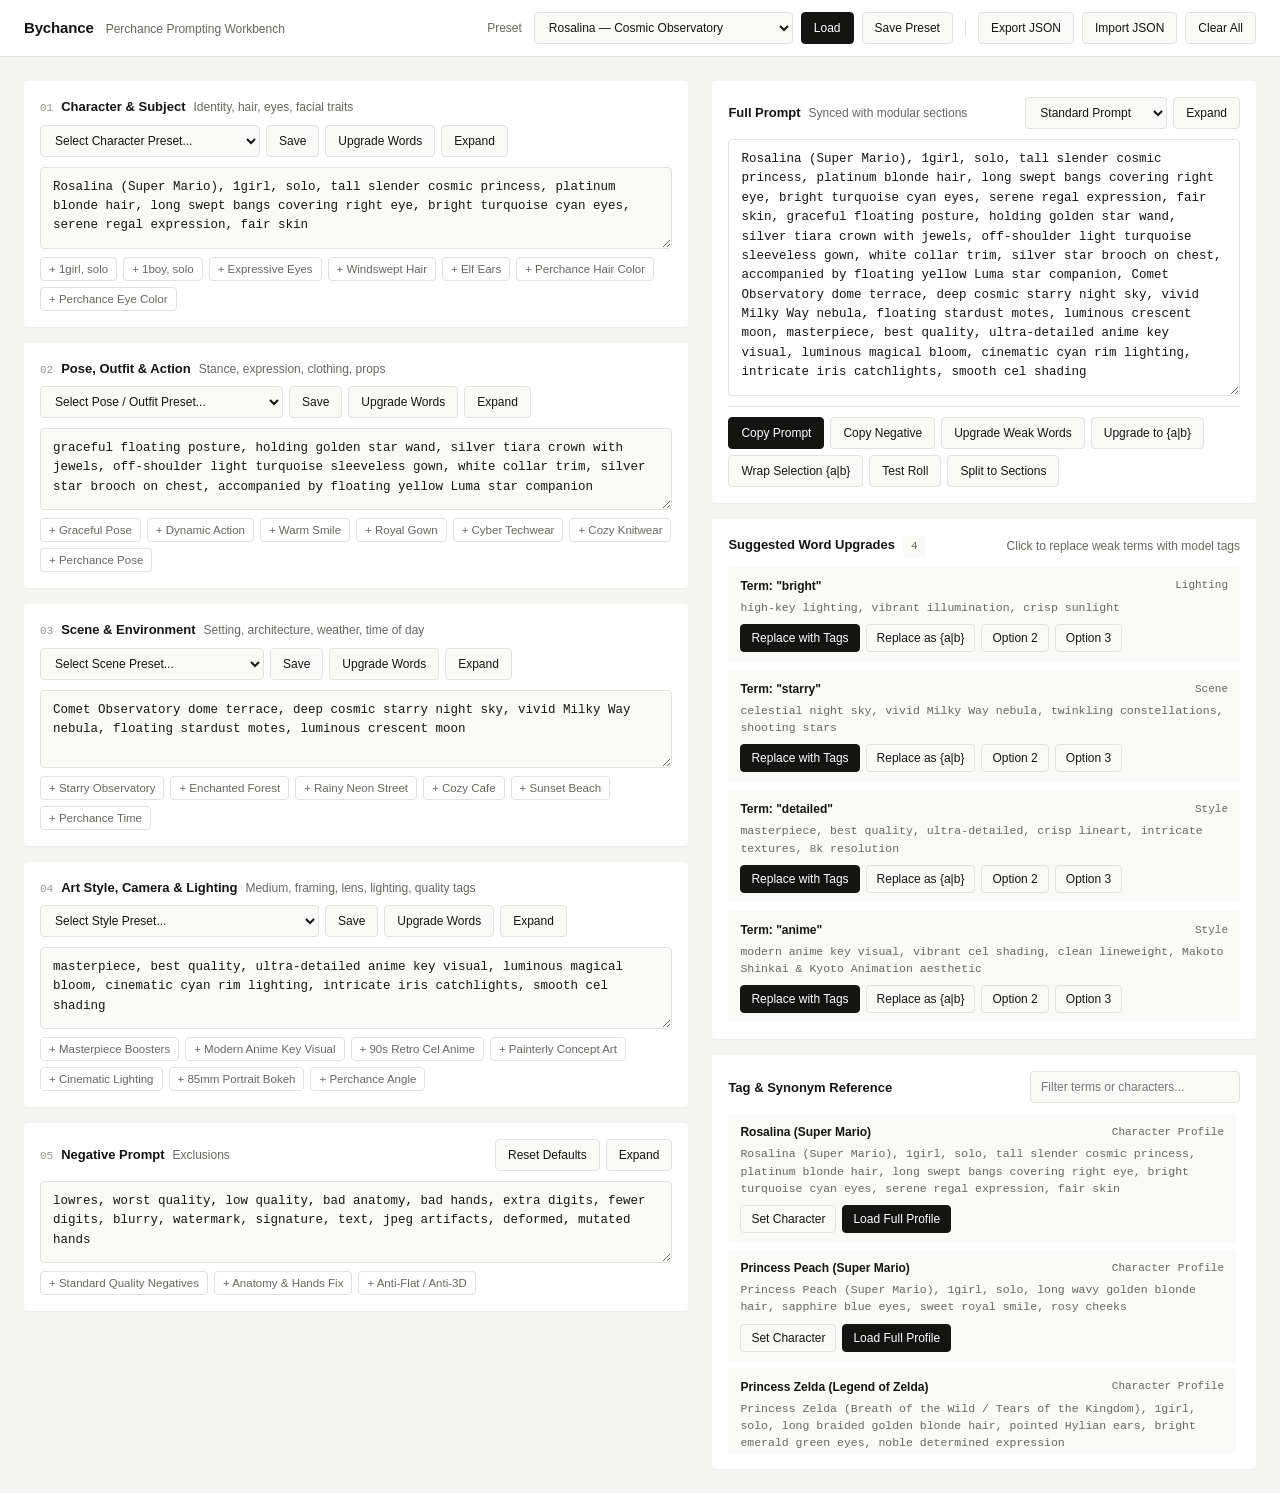
==== commit ba12082a: "Redesign UI to clean utilitarian minimal style with uniform controls, neutral palette, and zero AI t" ====
--- a/public/index.html
+++ b/public/index.html
@@ -3,260 +3,226 @@
 <head>
     <meta charset="UTF-8" />
     <meta name="viewport" content="width=device-width, initial-scale=1.0" />
-    <title>Bychance — Perchance Prompting Helper & Modular Workbench</title>
+    <title>Bychance — Perchance Prompt Workbench</title>
     <link rel="stylesheet" href="css/style.css" />
 </head>
 <body>
-    <!-- Top Header & Full Preset Toolbar -->
     <header class="topbar">
         <div class="topbar-inner">
             <div class="brand-group">
-                <div class="brand-logo">B</div>
-                <div>
-                    <h1 class="brand-title">
-                        Bychance Prompt Workbench
-                        <span class="brand-badge">Deterministic · Zero AI</span>
-                    </h1>
-                    <p class="brand-subtitle">
-                        Modular Perchance prompt builder, weak-word upgrader &amp; character tag translator
-                    </p>
-                </div>
-            </div>
-
-            <!-- Full Setup Presets Bar -->
+                <h1 class="brand-title">Bychance</h1>
+                <p class="brand-subtitle">Perchance Prompting Workbench</p>
+            </div>
+
             <div class="preset-toolbar">
-                <label for="full-preset-select" class="card-hint" style="font-weight:600;">Full Setup Preset:</label>
-                <select id="full-preset-select" class="select-input" style="min-width:230px;" title="Select a complete Character + Outfit + Scene + Style preset"></select>
-                <button id="btn-load-full-preset" class="btn btn-primary" title="Load selected full preset into all modular boxes">
-                    📂 Load Preset
-                </button>
-                <button id="btn-save-full-preset" class="btn btn-emerald" title="Save all current modular boxes as a custom Full Preset">
-                    💾 Save Full Preset
-                </button>
-                <button id="btn-delete-full-preset" class="btn btn-danger hidden" title="Delete selected custom preset">
-                    🗑️ Delete
-                </button>
-                <button id="btn-export-presets" class="btn" title="Export your custom presets as JSON">
-                    📤 Export
-                </button>
-                <button id="btn-import-presets" class="btn" title="Import custom presets from JSON">
-                    📥 Import
-                </button>
+                <label for="full-preset-select" class="toolbar-label">Preset</label>
+                <select id="full-preset-select" class="select-input" style="min-width:220px;" title="Select a full preset"></select>
+                <button id="btn-load-full-preset" class="btn btn-primary">Load</button>
+                <button id="btn-save-full-preset" class="btn">Save Preset</button>
+                <button id="btn-delete-full-preset" class="btn hidden">Delete</button>
+                <div class="toolbar-divider"></div>
+                <button id="btn-export-presets" class="btn">Export JSON</button>
+                <button id="btn-import-presets" class="btn">Import JSON</button>
                 <input type="file" id="import-presets-input" accept=".json" class="hidden" />
-                <button id="btn-clear-all" class="btn btn-danger" title="Clear all modular prompt windows">
-                    🧹 Clear All
-                </button>
+                <button id="btn-clear-all" class="btn">Clear All</button>
             </div>
         </div>
     </header>
 
-    <!-- Main Workbench Grid -->
     <main class="workbench-container">
-        <!-- LEFT COLUMN: Split Modular Edit Windows -->
+        <!-- Left Column: Split Modular Sections -->
         <section class="column-stack" aria-label="Modular Prompt Sections">
-            <!-- 1. Character & Identity -->
+            <!-- 01. Character -->
             <div class="editor-card" id="card-character">
                 <div class="card-header">
                     <div class="card-title-group">
-                        <h2 class="card-title">👤 1. Character &amp; Subject</h2>
-                        <span class="card-hint">(Identity, hair, eyes, facial traits, species)</span>
-                    </div>
-                    <div class="card-controls">
-                        <select id="preset-select-character" class="select-input" title="Swap only the Character while keeping Outfit & Scene"></select>
-                        <button class="btn btn-xs" data-save-section="character" title="Save current Character box as a reusable Character preset">+ Save</button>
-                        <button class="btn btn-xs btn-danger hidden" id="del-section-character" data-delete-section="character" title="Delete selected custom Character preset">🗑️</button>
-                        <button class="btn btn-xs btn-amber" data-upgrade-section="character" title="Upgrade weak words or expand character names in this box">✨ Upgrade Words</button>
-                        <button class="btn btn-xs" data-expand-box="box-character" title="Toggle tall expanded view">↕️ Expand</button>
+                        <span class="section-index">01</span>
+                        <h2 class="card-title">Character &amp; Subject</h2>
+                        <span class="card-hint">Identity, hair, eyes, facial traits</span>
+                    </div>
+                    <div class="card-controls">
+                        <select id="preset-select-character" class="select-input"></select>
+                        <button class="btn" data-save-section="character">Save</button>
+                        <button class="btn hidden" id="del-section-character" data-delete-section="character">Delete</button>
+                        <button class="btn" data-upgrade-section="character">Upgrade Words</button>
+                        <button class="btn" data-expand-box="box-character">Expand</button>
                     </div>
                 </div>
                 <textarea
                     id="box-character"
                     class="prompt-textarea"
-                    placeholder="Type character name (e.g. Rosalina, Zelda, Frieren, 2B) or traits (1girl, solo, silver hair, emerald eyes)..."
+                    placeholder="Character name (e.g. Rosalina, Zelda, Frieren, 2B) or subject traits (1girl, solo, silver hair, emerald eyes)..."
                 ></textarea>
                 <div class="chip-row" id="chips-character"></div>
             </div>
 
-            <!-- 2. Pose, Outfit & Accessories -->
+            <!-- 02. Pose & Outfit -->
             <div class="editor-card" id="card-outfit">
                 <div class="card-header">
                     <div class="card-title-group">
-                        <h2 class="card-title">👗 2. Pose, Outfit &amp; Action</h2>
-                        <span class="card-hint">(Stance, expression, clothing, fabrics, props)</span>
-                    </div>
-                    <div class="card-controls">
-                        <select id="preset-select-outfit" class="select-input" title="Swap only the Pose & Outfit while keeping Character & Scene"></select>
-                        <button class="btn btn-xs" data-save-section="outfit" title="Save current Pose/Outfit box as a reusable preset">+ Save</button>
-                        <button class="btn btn-xs btn-danger hidden" id="del-section-outfit" data-delete-section="outfit" title="Delete selected custom Outfit preset">🗑️</button>
-                        <button class="btn btn-xs btn-amber" data-upgrade-section="outfit" title="Upgrade weak pose/clothing words in this box">✨ Upgrade Words</button>
-                        <button class="btn btn-xs" data-expand-box="box-outfit" title="Toggle tall expanded view">↕️ Expand</button>
+                        <span class="section-index">02</span>
+                        <h2 class="card-title">Pose, Outfit &amp; Action</h2>
+                        <span class="card-hint">Stance, expression, clothing, props</span>
+                    </div>
+                    <div class="card-controls">
+                        <select id="preset-select-outfit" class="select-input"></select>
+                        <button class="btn" data-save-section="outfit">Save</button>
+                        <button class="btn hidden" id="del-section-outfit" data-delete-section="outfit">Delete</button>
+                        <button class="btn" data-upgrade-section="outfit">Upgrade Words</button>
+                        <button class="btn" data-expand-box="box-outfit">Expand</button>
                     </div>
                 </div>
                 <textarea
                     id="box-outfit"
                     class="prompt-textarea"
-                    placeholder="Pose, expression, clothing, accessories (e.g. graceful standing pose, ornate turquoise gown, holding star wand)..."
+                    placeholder="Pose, expression, garments, fabrics, accessories..."
                 ></textarea>
                 <div class="chip-row" id="chips-outfit"></div>
             </div>
 
-            <!-- 3. Scene & Environment -->
+            <!-- 03. Scene & Environment -->
             <div class="editor-card" id="card-scene">
                 <div class="card-header">
                     <div class="card-title-group">
-                        <h2 class="card-title">🏞️ 3. Scene &amp; Environment</h2>
-                        <span class="card-hint">(Setting, architecture, weather, time of day, background)</span>
-                    </div>
-                    <div class="card-controls">
-                        <select id="preset-select-scene" class="select-input" title="Swap only the Scene/Background"></select>
-                        <button class="btn btn-xs" data-save-section="scene" title="Save current Scene box as a reusable preset">+ Save</button>
-                        <button class="btn btn-xs btn-danger hidden" id="del-section-scene" data-delete-section="scene" title="Delete selected custom Scene preset">🗑️</button>
-                        <button class="btn btn-xs btn-amber" data-upgrade-section="scene" title="Upgrade weak environment words in this box">✨ Upgrade Words</button>
-                        <button class="btn btn-xs" data-expand-box="box-scene" title="Toggle tall expanded view">↕️ Expand</button>
+                        <span class="section-index">03</span>
+                        <h2 class="card-title">Scene &amp; Environment</h2>
+                        <span class="card-hint">Setting, architecture, weather, time of day</span>
+                    </div>
+                    <div class="card-controls">
+                        <select id="preset-select-scene" class="select-input"></select>
+                        <button class="btn" data-save-section="scene">Save</button>
+                        <button class="btn hidden" id="del-section-scene" data-delete-section="scene">Delete</button>
+                        <button class="btn" data-upgrade-section="scene">Upgrade Words</button>
+                        <button class="btn" data-expand-box="box-scene">Expand</button>
                     </div>
                 </div>
                 <textarea
                     id="box-scene"
                     class="prompt-textarea"
-                    placeholder="Background setting, lighting atmosphere, weather (e.g. cosmic starry observatory, Milky Way nebula, floating stardust)..."
+                    placeholder="Background setting, atmosphere, weather..."
                 ></textarea>
                 <div class="chip-row" id="chips-scene"></div>
             </div>
 
-            <!-- 4. Art Style, Camera & Lighting -->
+            <!-- 04. Art Style, Camera & Quality -->
             <div class="editor-card" id="card-style">
                 <div class="card-header">
                     <div class="card-title-group">
-                        <h2 class="card-title">🎨 4. Art Style, Camera &amp; Quality</h2>
-                        <span class="card-hint">(Medium, studio aesthetic, camera angle, lighting, quality tags)</span>
-                    </div>
-                    <div class="card-controls">
-                        <select id="preset-select-style" class="select-input" title="Swap only the Art Style & Camera setup"></select>
-                        <button class="btn btn-xs" data-save-section="style" title="Save current Art Style box as a reusable preset">+ Save</button>
-                        <button class="btn btn-xs btn-danger hidden" id="del-section-style" data-delete-section="style" title="Delete selected custom Style preset">🗑️</button>
-                        <button class="btn btn-xs btn-amber" data-upgrade-section="style" title="Upgrade weak style/camera/lighting words in this box">✨ Upgrade Words</button>
-                        <button class="btn btn-xs" data-expand-box="box-style" title="Toggle tall expanded view">↕️ Expand</button>
+                        <span class="section-index">04</span>
+                        <h2 class="card-title">Art Style, Camera &amp; Lighting</h2>
+                        <span class="card-hint">Medium, framing, lens, lighting, quality tags</span>
+                    </div>
+                    <div class="card-controls">
+                        <select id="preset-select-style" class="select-input"></select>
+                        <button class="btn" data-save-section="style">Save</button>
+                        <button class="btn hidden" id="del-section-style" data-delete-section="style">Delete</button>
+                        <button class="btn" data-upgrade-section="style">Upgrade Words</button>
+                        <button class="btn" data-expand-box="box-style">Expand</button>
                     </div>
                 </div>
                 <textarea
                     id="box-style"
                     class="prompt-textarea"
-                    placeholder="Art style, camera angle, lighting, quality tags (e.g. masterpiece, best quality, modern anime key visual, cinematic rim lighting)..."
+                    placeholder="Art style, camera angle, lighting, quality tags..."
                 ></textarea>
                 <div class="chip-row" id="chips-style"></div>
             </div>
 
-            <!-- 5. Negative Prompt -->
+            <!-- 05. Negative Prompt -->
             <div class="editor-card" id="card-negative">
                 <div class="card-header">
                     <div class="card-title-group">
-                        <h2 class="card-title">🚫 5. Negative Prompt / Exclusions</h2>
-                        <span class="card-hint">(Tags to exclude in Perchance negative prompt box)</span>
-                    </div>
-                    <div class="card-controls">
-                        <button class="btn btn-xs" id="btn-reset-negative" title="Restore standard high-signal negative prompt tags">↺ Default Negatives</button>
-                        <button class="btn btn-xs" data-expand-box="box-negative" title="Toggle tall expanded view">↕️ Expand</button>
+                        <span class="section-index">05</span>
+                        <h2 class="card-title">Negative Prompt</h2>
+                        <span class="card-hint">Exclusions</span>
+                    </div>
+                    <div class="card-controls">
+                        <button class="btn" id="btn-reset-negative">Reset Defaults</button>
+                        <button class="btn" data-expand-box="box-negative">Expand</button>
                     </div>
                 </div>
                 <textarea
                     id="box-negative"
                     class="prompt-textarea"
-                    style="min-height:66px;"
+                    style="min-height:60px;"
                     placeholder="lowres, worst quality, low quality, bad anatomy, bad hands, blurry, watermark..."
                 ></textarea>
                 <div class="chip-row" id="chips-negative"></div>
             </div>
         </section>
 
-        <!-- RIGHT COLUMN: Unified Copy-Paste Master Window & Word Upgrader -->
-        <aside class="column-stack" aria-label="Full Master Prompt and Word Upgrader">
-            <!-- Master Full Prompt Copy-Paste Window -->
-            <div class="editor-card master-card">
-                <div class="card-header">
-                    <div class="card-title-group">
-                        <h2 class="card-title">📋 Full Prompt Copy-Paste Window</h2>
-                        <span class="card-hint">Live-synced with modular boxes · Paste here &amp; split anytime</span>
-                    </div>
-                    <div class="card-controls">
-                        <select id="master-format-select" class="select-input" title="Choose how the Full Prompt window formats your output">
-                            <option value="standard">Format: Standard Prompt</option>
-                            <option value="with-negative">Format: Prompt + Negative</option>
-                            <option value="perchance-list">Format: Perchance List Code</option>
+        <!-- Right Column: Full Prompt Master Window & Word Upgrader -->
+        <aside class="column-stack" aria-label="Full Prompt and Word Upgrader">
+            <!-- Master Copy-Paste Window -->
+            <div class="editor-card">
+                <div class="card-header">
+                    <div class="card-title-group">
+                        <h2 class="card-title">Full Prompt</h2>
+                        <span class="card-hint">Synced with modular sections</span>
+                    </div>
+                    <div class="card-controls">
+                        <select id="master-format-select" class="select-input">
+                            <option value="standard">Standard Prompt</option>
+                            <option value="with-negative">Prompt + Negative</option>
+                            <option value="perchance-list">Perchance List</option>
                         </select>
-                        <button class="btn btn-xs" data-expand-box="box-master" title="Toggle tall expanded view">↕️ Expand</button>
+                        <button class="btn" data-expand-box="box-master">Expand</button>
                     </div>
                 </div>
 
                 <textarea
                     id="box-master"
                     class="prompt-textarea master-textarea"
-                    placeholder="Your complete assembled prompt appears here automatically. You can also paste any full prompt here and click '↙️ Split into Modular Boxes' below!"
-                ></textarea>
-
-                <!-- Primary Copy & Action Bar -->
-                <div class="card-controls" style="margin-top:0.7rem; gap:0.45rem;">
-                    <button id="btn-copy-master" class="btn btn-primary" title="Copy the full prompt to clipboard">
-                        📋 Copy Full Prompt
-                    </button>
-                    <button id="btn-copy-negative" class="btn" title="Copy only the Negative Prompt to clipboard">
-                        📋 Copy Negative
-                    </button>
-                    <button id="btn-upgrade-all" class="btn btn-amber" title="Deterministically replace weak words across all sections with model-recognized tags">
-                        ✨ Upgrade All Weak Words
-                    </button>
-                    <button id="btn-upgrade-perchance" class="btn btn-purple" title="Upgrade weak words into Perchance {option1|option2} dynamic choices">
-                        🎲 Upgrade to {a|b} Choices
-                    </button>
-                    <button id="btn-wrap-choice" class="btn" title="Wrap highlighted text in the Full Prompt box into {opt1|opt2} Perchance syntax">
-                        {a|b} Wrap Selection
-                    </button>
-                    <button id="btn-roll-preview" class="btn btn-emerald" title="Test-roll any {a|b|c} Perchance syntax in your prompt to preview a sample output">
-                        🎲 Test Roll {Syntax}
-                    </button>
-                    <button id="btn-split-to-boxes" class="btn" title="Parse the text inside this Full Prompt box into Character, Pose/Outfit, Scene, Style, and Negative boxes">
-                        ↙️ Split into Modular Boxes
-                    </button>
-                </div>
-
-                <!-- Perchance {a|b} Test-Roll Preview Output -->
+                    placeholder="Assembled full prompt. Paste any prompt here and click 'Split to Sections' to populate the modular editors."
+                ></textarea>
+
+                <div class="master-toolbar">
+                    <button id="btn-copy-master" class="btn btn-primary">Copy Prompt</button>
+                    <button id="btn-copy-negative" class="btn">Copy Negative</button>
+                    <button id="btn-upgrade-all" class="btn">Upgrade Weak Words</button>
+                    <button id="btn-upgrade-perchance" class="btn">Upgrade to {a|b}</button>
+                    <button id="btn-wrap-choice" class="btn">Wrap Selection {a|b}</button>
+                    <button id="btn-roll-preview" class="btn">Test Roll</button>
+                    <button id="btn-split-to-boxes" class="btn">Split to Sections</button>
+                </div>
+
                 <div id="roll-preview-container" class="roll-preview-box hidden">
-                    <div class="card-header" style="margin-bottom:0.2rem;">
-                        <span class="card-title" style="font-size:0.8rem; color:#d8b4fe;">🎲 Sample Perchance Roll Preview</span>
+                    <div class="card-header" style="margin-bottom:4px;">
+                        <span class="card-title" style="font-size:12px;">Sample Roll Output</span>
                         <div class="card-controls">
-                            <button id="btn-reroll" class="btn btn-xs btn-purple">🎲 Re-Roll</button>
-                            <button id="btn-copy-roll" class="btn btn-xs">📋 Copy Roll</button>
-                            <button id="btn-close-roll" class="btn btn-xs">✕</button>
+                            <button id="btn-reroll" class="btn btn-sm">Re-Roll</button>
+                            <button id="btn-copy-roll" class="btn btn-sm">Copy</button>
+                            <button id="btn-close-roll" class="btn btn-sm">Close</button>
                         </div>
                     </div>
                     <p id="roll-preview-output" class="roll-preview-text"></p>
                 </div>
             </div>
 
-            <!-- Live Word & Character Upgrader Panel -->
+            <!-- Detected Word & Character Upgrades -->
             <div class="editor-card">
                 <div class="card-header">
                     <div class="card-title-group">
-                        <h2 class="card-title">🪄 Detected Word &amp; Character Upgrades</h2>
-                        <span id="upgrade-count-badge" class="brand-badge">0 found</span>
-                    </div>
-                    <span class="card-hint">Click any suggestion to swap weak words for stronger model tags</span>
+                        <h2 class="card-title">Suggested Word Upgrades</h2>
+                        <span id="upgrade-count-badge" class="status-count">0</span>
+                    </div>
+                    <span class="card-hint">Click to replace weak terms with model tags</span>
                 </div>
                 <div id="upgrade-suggestions-list" class="upgrade-list"></div>
             </div>
 
-            <!-- Deterministic Word & Character Dictionary Browser -->
+            <!-- Deterministic Tag & Character Lookup -->
             <div class="editor-card">
                 <div class="card-header">
                     <div class="card-title-group">
-                        <h2 class="card-title">📖 Model Tag &amp; Synonym Lookup</h2>
-                        <span class="card-hint">Search weak words or characters to insert stronger tags</span>
+                        <h2 class="card-title">Tag &amp; Synonym Reference</h2>
                     </div>
                     <input
                         type="search"
                         id="dict-search-input"
                         class="select-input"
                         style="min-width:210px;"
-                        placeholder="Search e.g. Rosalina, shiny, camera, sad..."
+                        placeholder="Filter terms or characters..."
                     />
                 </div>
                 <div id="dict-browser-grid" class="dict-grid"></div>
@@ -264,10 +230,8 @@
         </aside>
     </main>
 
-    <!-- Toast Notification -->
     <div id="toast-banner" class="toast-banner" role="status" aria-live="polite"></div>
 
-    <!-- Scripts -->
     <script src="js/promptEngine.js"></script>
     <script src="js/presetManager.js"></script>
     <script src="js/app.js"></script>
--- a/public/css/style.css
+++ b/public/css/style.css
@@ -1,20 +1,20 @@
-/* Bychance — Clean, Unclipped Perchance Prompting Workbench Stylesheet */
+/* Bychance — Utilitarian Minimalist Workbench Stylesheet */
 :root {
-    --bg-main: #0d1117;
-    --bg-panel: #161b22;
-    --bg-input: #090d12;
-    --bg-elevated: #1f2631;
-    --border-color: #30363d;
-    --border-focus: #6366f1;
-    --text-primary: #f0f6fc;
-    --text-secondary: #8b949e;
-    --text-muted: #6e7681;
-    --accent-indigo: #6366f1;
-    --accent-indigo-hover: #4f46e5;
-    --accent-emerald: #10b981;
-    --accent-amber: #f59e0b;
-    --accent-purple: #a855f7;
-    --accent-rose: #f43f5e;
+    --bg-canvas: #f4f4f1;
+    --bg-surface: #ffffff;
+    --bg-subtle: #f9f9f7;
+    --bg-hover: #ededeb;
+    --text-main: #141413;
+    --text-muted: #666660;
+    --text-faint: #94948e;
+    --line-color: #e2e2dd;
+    --line-strong: #c8c8c2;
+    --accent-ink: #141413;
+    --accent-ink-hover: #2c2c2a;
+    --control-h: 32px;
+    --radius: 4px;
+    --font-sans: -apple-system, BlinkMacSystemFont, "Inter", "Segoe UI", Roboto, Helvetica, Arial, sans-serif;
+    --font-mono: "SFMono-Regular", Consolas, "Liberation Mono", Menlo, Courier, monospace;
 }
 
 * {
@@ -24,129 +24,106 @@
 html, body {
     margin: 0;
     padding: 0;
-    background-color: var(--bg-main);
-    color: var(--text-primary);
-    font-family: -apple-system, BlinkMacSystemFont, "Segoe UI", Roboto, "Inter", sans-serif;
+    background-color: var(--bg-canvas);
+    color: var(--text-main);
+    font-family: var(--font-sans);
+    font-size: 13px;
     line-height: 1.5;
+    -webkit-font-smoothing: antialiased;
     min-height: 100vh;
-    overflow-x: hidden;
-    overflow-y: auto;
-}
-
-/* Top Bar */
+}
+
+/* Header Bar */
 .topbar {
-    background-color: var(--bg-panel);
-    border-bottom: 1px solid var(--border-color);
-    padding: 0.85rem 1.25rem;
+    background-color: var(--bg-surface);
+    border-bottom: 1px solid var(--line-color);
+    padding: 12px 24px;
     position: sticky;
     top: 0;
-    z-index: 40;
+    z-index: 30;
 }
 
 .topbar-inner {
-    max-width: 1520px;
+    max-width: 1480px;
     margin: 0 auto;
     display: flex;
     flex-wrap: wrap;
     align-items: center;
     justify-content: space-between;
-    gap: 0.85rem;
+    gap: 16px;
 }
 
 .brand-group {
     display: flex;
-    align-items: center;
-    gap: 0.75rem;
-}
-
-.brand-logo {
-    width: 2.25rem;
-    height: 2.25rem;
-    border-radius: 0.6rem;
-    background: linear-gradient(135deg, #6366f1, #a855f7);
-    display: flex;
-    align-items: center;
-    justify-content: center;
-    font-weight: 800;
-    font-size: 1.1rem;
-    color: #fff;
-    flex-shrink: 0;
+    align-items: baseline;
+    gap: 12px;
 }
 
 .brand-title {
-    font-size: 1.15rem;
-    font-weight: 700;
+    font-size: 15px;
+    font-weight: 600;
+    letter-spacing: -0.01em;
     margin: 0;
-    letter-spacing: -0.02em;
-}
-
-.brand-badge {
-    font-size: 0.7rem;
-    font-weight: 600;
-    padding: 0.15rem 0.5rem;
-    border-radius: 999px;
-    background: rgba(16, 185, 129, 0.15);
-    color: #34d399;
-    border: 1px solid rgba(16, 185, 129, 0.35);
-    margin-left: 0.4rem;
-    vertical-align: middle;
+    color: var(--text-main);
 }
 
 .brand-subtitle {
-    font-size: 0.78rem;
-    color: var(--text-secondary);
+    font-size: 12px;
+    color: var(--text-muted);
     margin: 0;
 }
 
-/* Full Preset Bar in Header */
 .preset-toolbar {
     display: flex;
     flex-wrap: wrap;
     align-items: center;
-    gap: 0.5rem;
-}
-
-/* Main Two-Column Workbench Layout (Zero overflow clipping) */
+    gap: 8px;
+}
+
+.toolbar-label {
+    font-size: 12px;
+    font-weight: 500;
+    color: var(--text-muted);
+    margin-right: 4px;
+}
+
+.toolbar-divider {
+    width: 1px;
+    height: 18px;
+    background-color: var(--line-color);
+    margin: 0 4px;
+}
+
+/* Main Workbench Grid */
 .workbench-container {
-    max-width: 1520px;
+    max-width: 1480px;
     margin: 0 auto;
-    padding: 1.25rem;
+    padding: 24px;
     display: grid;
     grid-template-columns: 1fr;
-    gap: 1.25rem;
+    gap: 24px;
     align-items: start;
 }
 
-@media (min-width: 1080px) {
+@media (min-width: 1040px) {
     .workbench-container {
-        grid-template-columns: 1.15fr 0.85fr;
+        grid-template-columns: 1.1fr 0.9fr;
     }
 }
 
 .column-stack {
     display: flex;
     flex-direction: column;
-    gap: 1rem;
+    gap: 16px;
     min-width: 0;
 }
 
-/* Editor Cards - NEVER overflow:hidden so expanded boxes and menus never clip */
+/* Section Panels */
 .editor-card {
-    background-color: var(--bg-panel);
-    border: 1px solid var(--border-color);
-    border-radius: 0.75rem;
-    padding: 1rem 1.1rem;
-    overflow: visible;
-    transition: border-color 0.15s ease;
-}
-
-.editor-card:focus-within {
-    border-color: var(--border-focus);
-}
-
-.editor-card.master-card {
-    border-color: rgba(99, 102, 241, 0.55);
-    background: linear-gradient(180deg, rgba(99, 102, 241, 0.06) 0%, var(--bg-panel) 100%);
+    background-color: var(--bg-surface);
+    border-radius: var(--radius);
+    padding: 16px;
+    box-shadow: 0 1px 2px rgba(0, 0, 0, 0.04);
 }
 
 .card-header {
@@ -154,296 +131,295 @@
     flex-wrap: wrap;
     align-items: center;
     justify-content: space-between;
-    gap: 0.5rem;
-    margin-bottom: 0.65rem;
+    gap: 8px;
+    margin-bottom: 10px;
 }
 
 .card-title-group {
     display: flex;
-    align-items: center;
-    gap: 0.5rem;
+    align-items: baseline;
+    gap: 8px;
+}
+
+.section-index {
+    font-family: var(--font-mono);
+    font-size: 11px;
+    color: var(--text-faint);
+    font-weight: 500;
 }
 
 .card-title {
-    font-size: 0.95rem;
-    font-weight: 700;
+    font-size: 13px;
+    font-weight: 600;
     margin: 0;
-    color: var(--text-primary);
+    color: var(--text-main);
 }
 
 .card-hint {
-    font-size: 0.75rem;
-    color: var(--text-secondary);
+    font-size: 12px;
+    color: var(--text-muted);
 }
 
 .card-controls {
     display: flex;
     flex-wrap: wrap;
     align-items: center;
-    gap: 0.4rem;
-}
-
-/* Inputs, Selects & Buttons */
+    gap: 6px;
+}
+
+/* Uniform Form Controls: All selects, inputs, and buttons share exact height & spacing */
 .select-input {
-    background-color: var(--bg-input);
-    color: var(--text-primary);
-    border: 1px solid var(--border-color);
-    border-radius: 0.45rem;
-    padding: 0.35rem 0.6rem;
-    font-size: 0.8rem;
-    max-width: 240px;
+    height: var(--control-h);
+    background-color: var(--bg-subtle);
+    color: var(--text-main);
+    border: 1px solid var(--line-color);
+    border-radius: var(--radius);
+    padding: 0 10px;
+    font-family: var(--font-sans);
+    font-size: 12px;
+    line-height: 30px;
     cursor: pointer;
+    transition: border-color 0.12s ease, background-color 0.12s ease;
+}
+
+.select-input:hover {
+    border-color: var(--line-strong);
 }
 
 .select-input:focus {
     outline: none;
-    border-color: var(--border-focus);
-}
-
+    border-color: var(--accent-ink);
+    background-color: var(--bg-surface);
+}
+
+.btn {
+    height: var(--control-h);
+    display: inline-flex;
+    align-items: center;
+    justify-content: center;
+    padding: 0 12px;
+    border-radius: var(--radius);
+    font-family: var(--font-sans);
+    font-size: 12px;
+    font-weight: 500;
+    border: 1px solid var(--line-color);
+    background-color: var(--bg-subtle);
+    color: var(--text-main);
+    cursor: pointer;
+    white-space: nowrap;
+    transition: background-color 0.12s ease, border-color 0.12s ease;
+}
+
+.btn:hover {
+    background-color: var(--bg-hover);
+    border-color: var(--line-strong);
+}
+
+.btn:active {
+    transform: translateY(0.5px);
+}
+
+.btn-primary {
+    background-color: var(--accent-ink);
+    border-color: var(--accent-ink);
+    color: #ffffff;
+}
+
+.btn-primary:hover {
+    background-color: var(--accent-ink-hover);
+    border-color: var(--accent-ink-hover);
+}
+
+.btn-sm {
+    height: 28px;
+    padding: 0 10px;
+    font-size: 12px;
+}
+
+/* Textareas — Clean, Unclipped, Auto-Growing */
 .prompt-textarea {
     width: 100%;
-    min-height: 86px;
-    background-color: var(--bg-input);
-    color: var(--text-primary);
-    border: 1px solid var(--border-color);
-    border-radius: 0.55rem;
-    padding: 0.7rem 0.85rem;
-    font-family: "JetBrains Mono", "Fira Code", ui-monospace, SFMono-Regular, Menlo, Monaco, Consolas, monospace;
-    font-size: 0.86rem;
+    min-height: 76px;
+    background-color: var(--bg-subtle);
+    color: var(--text-main);
+    border: 1px solid var(--line-color);
+    border-radius: var(--radius);
+    padding: 10px 12px;
+    font-family: var(--font-mono);
+    font-size: 12.5px;
     line-height: 1.55;
     resize: vertical;
     overflow-y: auto;
     display: block;
+    transition: border-color 0.12s ease, background-color 0.12s ease;
+}
+
+.prompt-textarea::placeholder {
+    color: var(--text-faint);
 }
 
 .prompt-textarea:focus {
     outline: none;
-    border-color: var(--border-focus);
-    box-shadow: 0 0 0 2px rgba(99, 102, 241, 0.2);
+    background-color: var(--bg-surface);
+    border-color: var(--accent-ink);
 }
 
 .prompt-textarea.master-textarea {
-    min-height: 165px;
-    font-size: 0.9rem;
+    min-height: 150px;
+    background-color: var(--bg-surface);
 }
 
 .prompt-textarea.expanded-box {
-    min-height: 280px !important;
-}
-
-/* Buttons */
-.btn {
-    display: inline-flex;
-    align-items: center;
-    justify-content: center;
-    gap: 0.35rem;
-    padding: 0.38rem 0.7rem;
-    border-radius: 0.45rem;
-    font-size: 0.78rem;
-    font-weight: 600;
-    border: 1px solid var(--border-color);
-    background-color: var(--bg-elevated);
-    color: var(--text-primary);
-    cursor: pointer;
-    transition: all 0.15s ease;
-    white-space: nowrap;
-}
-
-.btn:hover {
-    background-color: #2b3442;
-    border-color: #485260;
-}
-
-.btn-primary {
-    background-color: var(--accent-indigo);
-    border-color: var(--accent-indigo);
-    color: #ffffff;
-}
-
-.btn-primary:hover {
-    background-color: var(--accent-indigo-hover);
-    border-color: var(--accent-indigo-hover);
-}
-
-.btn-emerald {
-    background-color: rgba(16, 185, 129, 0.16);
-    border-color: rgba(16, 185, 129, 0.4);
-    color: #34d399;
-}
-
-.btn-emerald:hover {
-    background-color: rgba(16, 185, 129, 0.28);
-}
-
-.btn-amber {
-    background-color: rgba(245, 158, 11, 0.16);
-    border-color: rgba(245, 158, 11, 0.4);
-    color: #fbbf24;
-}
-
-.btn-amber:hover {
-    background-color: rgba(245, 158, 11, 0.28);
-}
-
-.btn-purple {
-    background-color: rgba(168, 85, 247, 0.16);
-    border-color: rgba(168, 85, 247, 0.4);
-    color: #c084fc;
-}
-
-.btn-purple:hover {
-    background-color: rgba(168, 85, 247, 0.28);
-}
-
-.btn-danger {
-    background-color: rgba(244, 63, 94, 0.14);
-    border-color: rgba(244, 63, 94, 0.35);
-    color: #fb7185;
-}
-
-.btn-danger:hover {
-    background-color: rgba(244, 63, 94, 0.25);
-}
-
-.btn-xs {
-    padding: 0.22rem 0.5rem;
-    font-size: 0.72rem;
+    min-height: 260px !important;
 }
 
 /* Quick Tag Chips */
 .chip-row {
     display: flex;
     flex-wrap: wrap;
-    gap: 0.35rem;
-    margin-top: 0.55rem;
+    gap: 6px;
+    margin-top: 8px;
 }
 
 .tag-chip {
-    background-color: var(--bg-input);
-    border: 1px solid var(--border-color);
-    color: var(--text-secondary);
-    border-radius: 999px;
-    padding: 0.2rem 0.55rem;
-    font-size: 0.72rem;
+    height: 24px;
+    display: inline-flex;
+    align-items: center;
+    background-color: transparent;
+    border: 1px solid var(--line-color);
+    color: var(--text-muted);
+    border-radius: var(--radius);
+    padding: 0 8px;
+    font-family: var(--font-sans);
+    font-size: 11.5px;
     cursor: pointer;
     transition: all 0.12s ease;
 }
 
 .tag-chip:hover {
-    color: var(--text-primary);
-    border-color: var(--accent-indigo);
-    background-color: rgba(99, 102, 241, 0.12);
-}
-
-/* Word Upgrade Suggestion Cards */
-.upgrade-list {
-    display: flex;
-    flex-direction: column;
-    gap: 0.65rem;
-    margin-top: 0.5rem;
-}
-
-.upgrade-item {
-    background-color: var(--bg-input);
-    border: 1px solid var(--border-color);
-    border-left: 3px solid var(--accent-amber);
-    border-radius: 0.5rem;
-    padding: 0.65rem 0.8rem;
-}
-
-.upgrade-item-header {
-    display: flex;
-    align-items: center;
-    justify-content: space-between;
-    gap: 0.5rem;
-    margin-bottom: 0.35rem;
-}
-
-.upgrade-word-badge {
-    font-size: 0.78rem;
-    font-weight: 700;
-    color: #fbbf24;
-}
-
-.upgrade-cat-badge {
-    font-size: 0.68rem;
-    padding: 0.1rem 0.45rem;
-    border-radius: 0.3rem;
-    background-color: var(--bg-elevated);
-    color: var(--text-secondary);
-}
-
-.upgrade-target-preview {
-    font-family: ui-monospace, SFMono-Regular, Menlo, monospace;
-    font-size: 0.76rem;
-    color: #a5b4fc;
-    margin-bottom: 0.45rem;
-    word-break: break-word;
-}
-
-.upgrade-actions {
-    display: flex;
-    flex-wrap: wrap;
-    gap: 0.35rem;
+    color: var(--text-main);
+    border-color: var(--line-strong);
+    background-color: var(--bg-subtle);
+}
+
+/* Master Action Bar */
+.master-toolbar {
+    display: flex;
+    flex-wrap: wrap;
+    align-items: center;
+    gap: 6px;
+    margin-top: 10px;
+    padding-top: 10px;
+    border-top: 1px solid var(--line-color);
 }
 
 /* Roll Preview Box */
 .roll-preview-box {
-    margin-top: 0.75rem;
-    padding: 0.75rem;
-    border-radius: 0.5rem;
-    background-color: rgba(168, 85, 247, 0.08);
-    border: 1px solid rgba(168, 85, 247, 0.35);
+    margin-top: 12px;
+    padding: 12px;
+    border-radius: var(--radius);
+    background-color: var(--bg-subtle);
+    border-left: 2px solid var(--accent-ink);
 }
 
 .roll-preview-text {
-    font-family: ui-monospace, SFMono-Regular, Menlo, monospace;
-    font-size: 0.82rem;
-    color: #e9d5ff;
+    font-family: var(--font-mono);
+    font-size: 12px;
+    color: var(--text-main);
     white-space: pre-wrap;
     word-break: break-word;
-    margin: 0.35rem 0 0 0;
-}
-
-/* Dictionary Reference Grid */
+    margin: 6px 0 0 0;
+}
+
+/* Word Upgrade List & Lookup Table */
+.upgrade-list {
+    display: flex;
+    flex-direction: column;
+    gap: 8px;
+}
+
+.upgrade-item {
+    background-color: var(--bg-subtle);
+    border-radius: var(--radius);
+    padding: 10px 12px;
+}
+
+.upgrade-item-header {
+    display: flex;
+    align-items: center;
+    justify-content: space-between;
+    gap: 8px;
+    margin-bottom: 4px;
+}
+
+.upgrade-word-badge {
+    font-size: 12px;
+    font-weight: 600;
+    color: var(--text-main);
+}
+
+.upgrade-cat-badge {
+    font-family: var(--font-mono);
+    font-size: 11px;
+    color: var(--text-muted);
+}
+
+.upgrade-target-preview {
+    font-family: var(--font-mono);
+    font-size: 11.5px;
+    color: var(--text-muted);
+    margin-bottom: 8px;
+    word-break: break-word;
+}
+
+.upgrade-actions {
+    display: flex;
+    flex-wrap: wrap;
+    gap: 6px;
+}
+
+/* Dictionary Reference List */
 .dict-grid {
-    display: grid;
-    grid-template-columns: 1fr;
-    gap: 0.5rem;
-    max-height: 360px;
+    display: flex;
+    flex-direction: column;
+    gap: 6px;
+    max-height: 340px;
     overflow-y: auto;
-    padding-right: 0.25rem;
-    margin-top: 0.6rem;
+    padding-right: 4px;
 }
 
 .dict-row {
-    background-color: var(--bg-input);
-    border: 1px solid var(--border-color);
-    border-radius: 0.45rem;
-    padding: 0.55rem 0.7rem;
-    display: flex;
-    flex-direction: column;
-    gap: 0.25rem;
+    background-color: var(--bg-subtle);
+    border-radius: var(--radius);
+    padding: 10px 12px;
+}
+
+.status-count {
+    font-family: var(--font-mono);
+    font-size: 11px;
+    color: var(--text-muted);
+    background-color: var(--bg-subtle);
+    padding: 2px 8px;
+    border-radius: var(--radius);
 }
 
 /* Toast Notification */
 .toast-banner {
     position: fixed;
-    bottom: 1.25rem;
-    right: 1.25rem;
-    background-color: #1e293b;
-    color: #f8fafc;
-    border: 1px solid var(--accent-indigo);
-    border-radius: 0.55rem;
-    padding: 0.65rem 1rem;
-    font-size: 0.82rem;
-    font-weight: 600;
-    box-shadow: 0 10px 25px rgba(0, 0, 0, 0.45);
+    bottom: 20px;
+    right: 20px;
+    background-color: var(--accent-ink);
+    color: #ffffff;
+    border-radius: var(--radius);
+    padding: 8px 14px;
+    font-size: 12px;
+    font-weight: 500;
+    box-shadow: 0 4px 12px rgba(0, 0, 0, 0.12);
     z-index: 100;
     opacity: 0;
-    transform: translateY(10px);
+    transform: translateY(6px);
     pointer-events: none;
-    transition: all 0.2s ease;
+    transition: opacity 0.15s ease, transform 0.15s ease;
 }
 
 .toast-banner.visible {
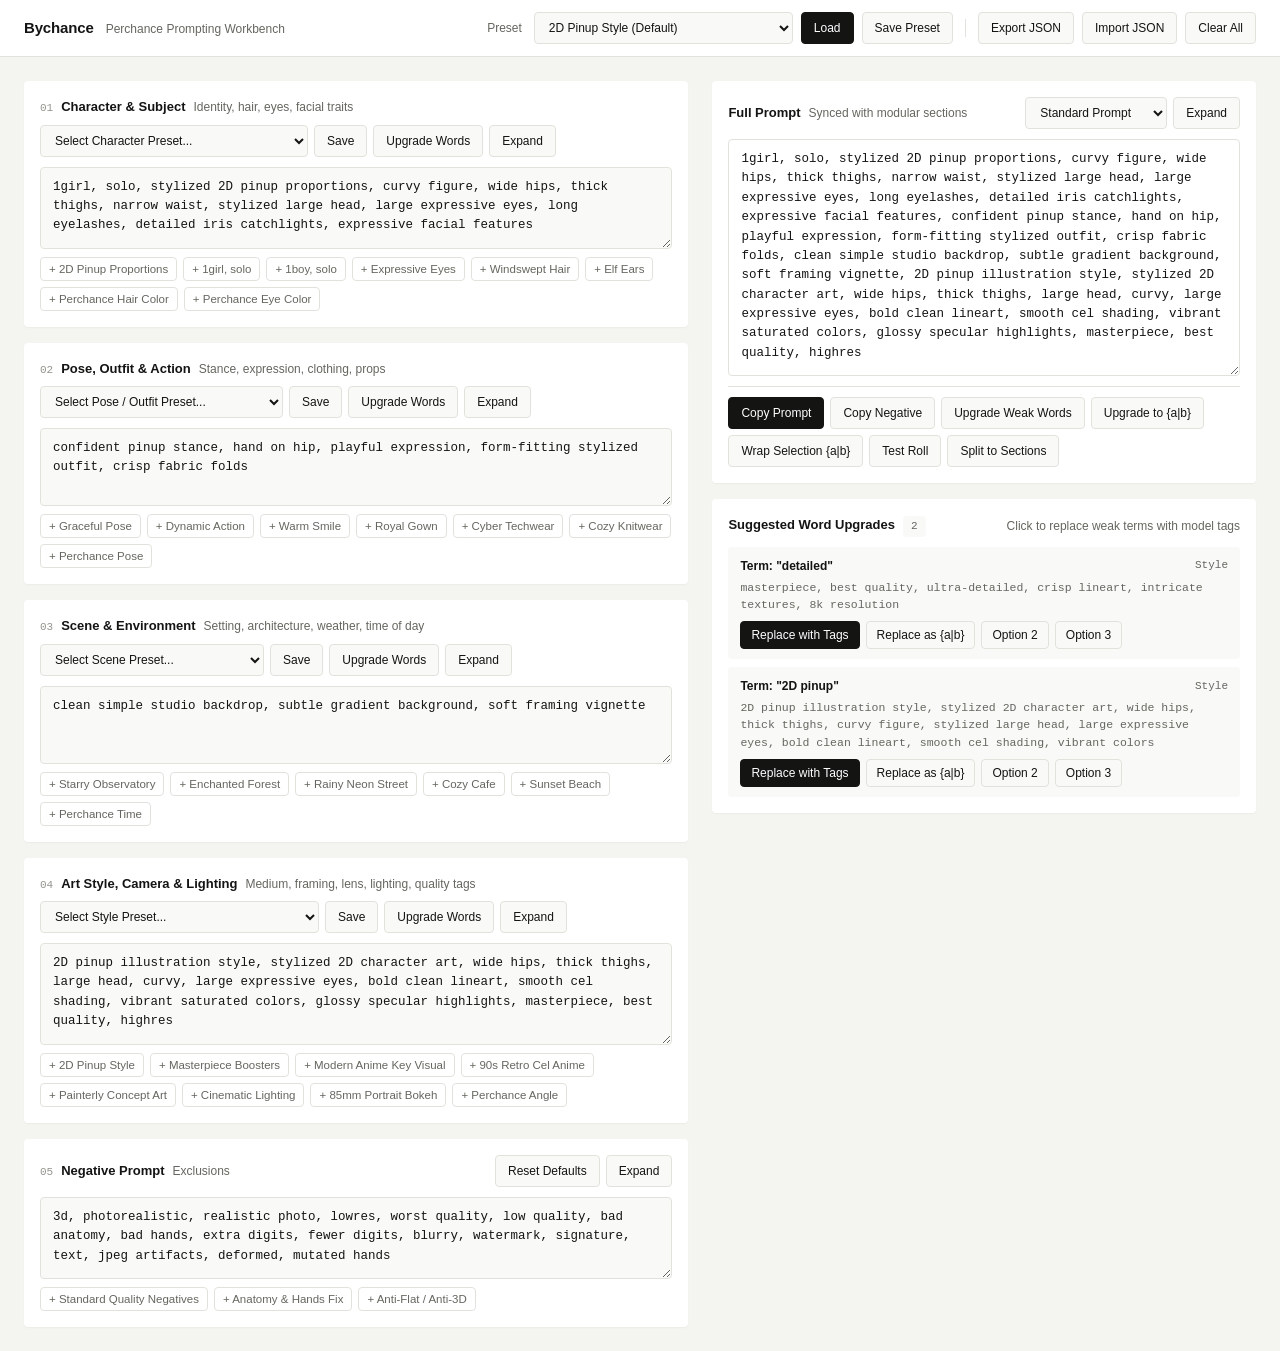
==== commit 71686f98: "Remove Tag & Synonym Reference panel for cleaner UI" ====
--- a/public/index.html
+++ b/public/index.html
@@ -210,23 +210,6 @@
                 </div>
                 <div id="upgrade-suggestions-list" class="upgrade-list"></div>
             </div>
-
-            <!-- Deterministic Tag & Character Lookup -->
-            <div class="editor-card">
-                <div class="card-header">
-                    <div class="card-title-group">
-                        <h2 class="card-title">Tag &amp; Synonym Reference</h2>
-                    </div>
-                    <input
-                        type="search"
-                        id="dict-search-input"
-                        class="select-input"
-                        style="min-width:210px;"
-                        placeholder="Filter terms or characters..."
-                    />
-                </div>
-                <div id="dict-browser-grid" class="dict-grid"></div>
-            </div>
         </aside>
     </main>
 
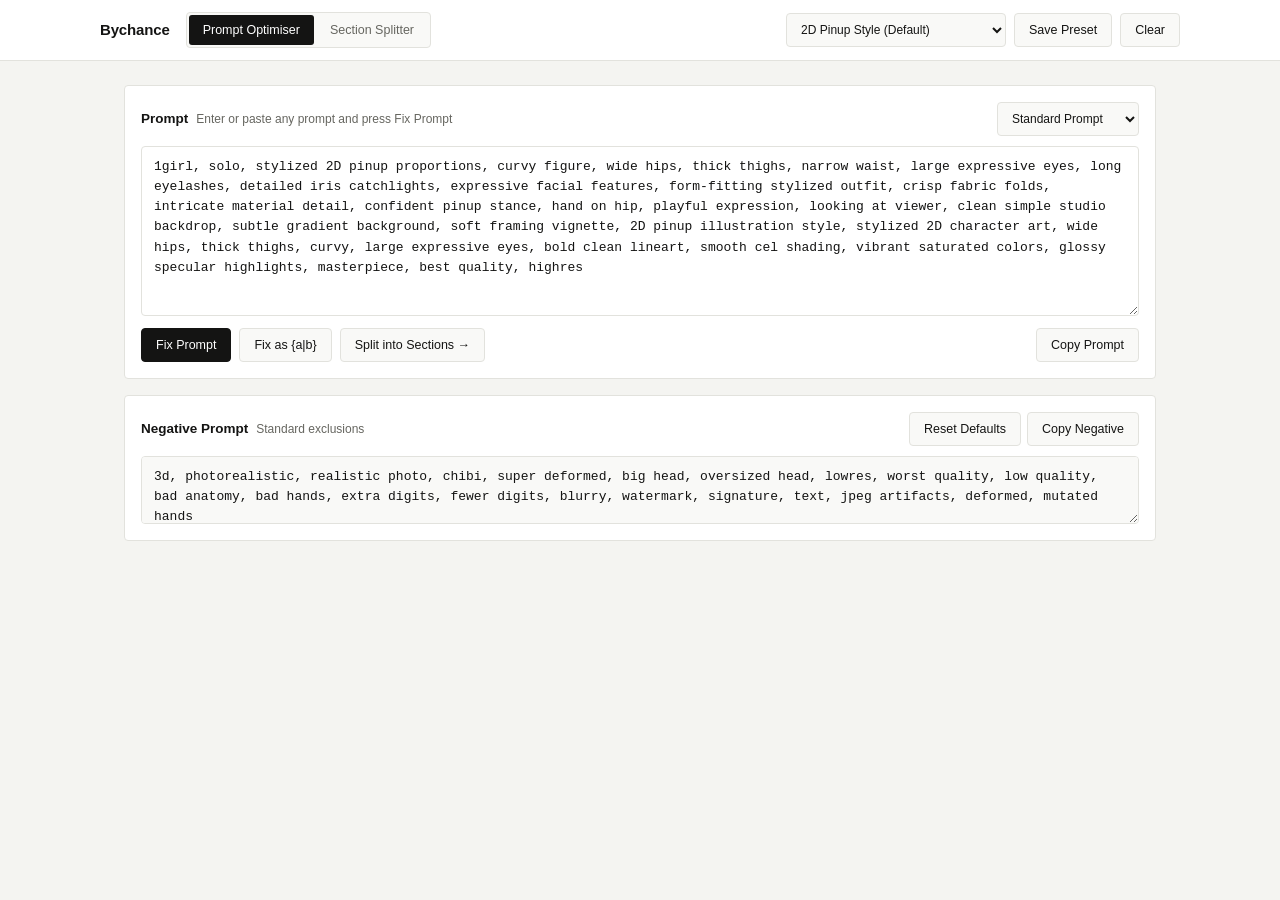
==== commit c95dd398: "Streamline into Prompt Optimiser & Section Splitter and remove large head tags from 2D Pinup preset" ====
--- a/public/index.html
+++ b/public/index.html
@@ -3,214 +3,235 @@
 <head>
     <meta charset="UTF-8" />
     <meta name="viewport" content="width=device-width, initial-scale=1.0" />
-    <title>Bychance — Perchance Prompt Workbench</title>
+    <title>Bychance — Prompt Optimiser &amp; Splitter</title>
     <link rel="stylesheet" href="css/style.css" />
 </head>
 <body>
     <header class="topbar">
         <div class="topbar-inner">
-            <div class="brand-group">
+            <div class="brand-and-tabs">
                 <h1 class="brand-title">Bychance</h1>
-                <p class="brand-subtitle">Perchance Prompting Workbench</p>
+                <div class="mode-switcher" role="tablist" aria-label="Tool Mode">
+                    <button
+                        id="tab-optimiser"
+                        class="mode-tab active"
+                        role="tab"
+                        aria-selected="true"
+                        aria-controls="view-optimiser"
+                    >
+                        Prompt Optimiser
+                    </button>
+                    <button
+                        id="tab-splitter"
+                        class="mode-tab"
+                        role="tab"
+                        aria-selected="false"
+                        aria-controls="view-splitter"
+                    >
+                        Section Splitter
+                    </button>
+                </div>
             </div>
 
             <div class="preset-toolbar">
-                <label for="full-preset-select" class="toolbar-label">Preset</label>
-                <select id="full-preset-select" class="select-input" style="min-width:220px;" title="Select a full preset"></select>
-                <button id="btn-load-full-preset" class="btn btn-primary">Load</button>
+                <select id="full-preset-select" class="select-input" title="Load a preset"></select>
                 <button id="btn-save-full-preset" class="btn">Save Preset</button>
                 <button id="btn-delete-full-preset" class="btn hidden">Delete</button>
-                <div class="toolbar-divider"></div>
-                <button id="btn-export-presets" class="btn">Export JSON</button>
-                <button id="btn-import-presets" class="btn">Import JSON</button>
-                <input type="file" id="import-presets-input" accept=".json" class="hidden" />
-                <button id="btn-clear-all" class="btn">Clear All</button>
+                <button id="btn-clear-all" class="btn">Clear</button>
             </div>
         </div>
     </header>
 
-    <main class="workbench-container">
-        <!-- Left Column: Split Modular Sections -->
-        <section class="column-stack" aria-label="Modular Prompt Sections">
-            <!-- 01. Character -->
-            <div class="editor-card" id="card-character">
-                <div class="card-header">
-                    <div class="card-title-group">
-                        <span class="section-index">01</span>
-                        <h2 class="card-title">Character &amp; Subject</h2>
-                        <span class="card-hint">Identity, hair, eyes, facial traits</span>
-                    </div>
-                    <div class="card-controls">
-                        <select id="preset-select-character" class="select-input"></select>
-                        <button class="btn" data-save-section="character">Save</button>
-                        <button class="btn hidden" id="del-section-character" data-delete-section="character">Delete</button>
-                        <button class="btn" data-upgrade-section="character">Upgrade Words</button>
-                        <button class="btn" data-expand-box="box-character">Expand</button>
-                    </div>
-                </div>
-                <textarea
-                    id="box-character"
-                    class="prompt-textarea"
-                    placeholder="Character name (e.g. Rosalina, Zelda, Frieren, 2B) or subject traits (1girl, solo, silver hair, emerald eyes)..."
-                ></textarea>
-                <div class="chip-row" id="chips-character"></div>
-            </div>
-
-            <!-- 02. Pose & Outfit -->
-            <div class="editor-card" id="card-outfit">
-                <div class="card-header">
-                    <div class="card-title-group">
-                        <span class="section-index">02</span>
-                        <h2 class="card-title">Pose, Outfit &amp; Action</h2>
-                        <span class="card-hint">Stance, expression, clothing, props</span>
-                    </div>
-                    <div class="card-controls">
-                        <select id="preset-select-outfit" class="select-input"></select>
-                        <button class="btn" data-save-section="outfit">Save</button>
-                        <button class="btn hidden" id="del-section-outfit" data-delete-section="outfit">Delete</button>
-                        <button class="btn" data-upgrade-section="outfit">Upgrade Words</button>
-                        <button class="btn" data-expand-box="box-outfit">Expand</button>
-                    </div>
-                </div>
-                <textarea
-                    id="box-outfit"
-                    class="prompt-textarea"
-                    placeholder="Pose, expression, garments, fabrics, accessories..."
-                ></textarea>
-                <div class="chip-row" id="chips-outfit"></div>
-            </div>
-
-            <!-- 03. Scene & Environment -->
-            <div class="editor-card" id="card-scene">
-                <div class="card-header">
-                    <div class="card-title-group">
-                        <span class="section-index">03</span>
-                        <h2 class="card-title">Scene &amp; Environment</h2>
-                        <span class="card-hint">Setting, architecture, weather, time of day</span>
-                    </div>
-                    <div class="card-controls">
-                        <select id="preset-select-scene" class="select-input"></select>
-                        <button class="btn" data-save-section="scene">Save</button>
-                        <button class="btn hidden" id="del-section-scene" data-delete-section="scene">Delete</button>
-                        <button class="btn" data-upgrade-section="scene">Upgrade Words</button>
-                        <button class="btn" data-expand-box="box-scene">Expand</button>
-                    </div>
-                </div>
-                <textarea
-                    id="box-scene"
-                    class="prompt-textarea"
-                    placeholder="Background setting, atmosphere, weather..."
-                ></textarea>
-                <div class="chip-row" id="chips-scene"></div>
-            </div>
-
-            <!-- 04. Art Style, Camera & Quality -->
-            <div class="editor-card" id="card-style">
-                <div class="card-header">
-                    <div class="card-title-group">
-                        <span class="section-index">04</span>
-                        <h2 class="card-title">Art Style, Camera &amp; Lighting</h2>
-                        <span class="card-hint">Medium, framing, lens, lighting, quality tags</span>
-                    </div>
-                    <div class="card-controls">
-                        <select id="preset-select-style" class="select-input"></select>
-                        <button class="btn" data-save-section="style">Save</button>
-                        <button class="btn hidden" id="del-section-style" data-delete-section="style">Delete</button>
-                        <button class="btn" data-upgrade-section="style">Upgrade Words</button>
-                        <button class="btn" data-expand-box="box-style">Expand</button>
-                    </div>
-                </div>
-                <textarea
-                    id="box-style"
-                    class="prompt-textarea"
-                    placeholder="Art style, camera angle, lighting, quality tags..."
-                ></textarea>
-                <div class="chip-row" id="chips-style"></div>
-            </div>
-
-            <!-- 05. Negative Prompt -->
-            <div class="editor-card" id="card-negative">
-                <div class="card-header">
-                    <div class="card-title-group">
-                        <span class="section-index">05</span>
-                        <h2 class="card-title">Negative Prompt</h2>
-                        <span class="card-hint">Exclusions</span>
-                    </div>
-                    <div class="card-controls">
-                        <button class="btn" id="btn-reset-negative">Reset Defaults</button>
-                        <button class="btn" data-expand-box="box-negative">Expand</button>
-                    </div>
-                </div>
-                <textarea
-                    id="box-negative"
-                    class="prompt-textarea"
-                    style="min-height:60px;"
-                    placeholder="lowres, worst quality, low quality, bad anatomy, bad hands, blurry, watermark..."
-                ></textarea>
-                <div class="chip-row" id="chips-negative"></div>
-            </div>
-        </section>
-
-        <!-- Right Column: Full Prompt Master Window & Word Upgrader -->
-        <aside class="column-stack" aria-label="Full Prompt and Word Upgrader">
-            <!-- Master Copy-Paste Window -->
+    <main class="main-shell">
+        <!-- VIEW 1: PROMPT OPTIMISER -->
+        <section id="view-optimiser" class="tool-view" role="tabpanel" aria-labelledby="tab-optimiser">
             <div class="editor-card">
                 <div class="card-header">
                     <div class="card-title-group">
-                        <h2 class="card-title">Full Prompt</h2>
-                        <span class="card-hint">Synced with modular sections</span>
+                        <h2 class="card-title">Prompt</h2>
+                        <span class="card-hint">Enter or paste any prompt and press Fix Prompt</span>
                     </div>
                     <div class="card-controls">
-                        <select id="master-format-select" class="select-input">
+                        <select id="master-format-select" class="select-input" title="Output format">
                             <option value="standard">Standard Prompt</option>
                             <option value="with-negative">Prompt + Negative</option>
                             <option value="perchance-list">Perchance List</option>
                         </select>
-                        <button class="btn" data-expand-box="box-master">Expand</button>
                     </div>
                 </div>
 
                 <textarea
                     id="box-master"
                     class="prompt-textarea master-textarea"
-                    placeholder="Assembled full prompt. Paste any prompt here and click 'Split to Sections' to populate the modular editors."
+                    placeholder="Type or paste your prompt here (e.g. 'Rosalina in a cozy cafe', 'a girl in a red dress in a forest at sunset', or full tag lists)..."
                 ></textarea>
 
-                <div class="master-toolbar">
-                    <button id="btn-copy-master" class="btn btn-primary">Copy Prompt</button>
-                    <button id="btn-copy-negative" class="btn">Copy Negative</button>
-                    <button id="btn-upgrade-all" class="btn">Upgrade Weak Words</button>
-                    <button id="btn-upgrade-perchance" class="btn">Upgrade to {a|b}</button>
-                    <button id="btn-wrap-choice" class="btn">Wrap Selection {a|b}</button>
-                    <button id="btn-roll-preview" class="btn">Test Roll</button>
-                    <button id="btn-split-to-boxes" class="btn">Split to Sections</button>
-                </div>
-
-                <div id="roll-preview-container" class="roll-preview-box hidden">
-                    <div class="card-header" style="margin-bottom:4px;">
-                        <span class="card-title" style="font-size:12px;">Sample Roll Output</span>
-                        <div class="card-controls">
-                            <button id="btn-reroll" class="btn btn-sm">Re-Roll</button>
-                            <button id="btn-copy-roll" class="btn btn-sm">Copy</button>
-                            <button id="btn-close-roll" class="btn btn-sm">Close</button>
-                        </div>
-                    </div>
-                    <p id="roll-preview-output" class="roll-preview-text"></p>
-                </div>
-            </div>
-
-            <!-- Detected Word & Character Upgrades -->
+                <div class="action-bar">
+                    <button id="btn-fix-prompt" class="btn btn-primary">Fix Prompt</button>
+                    <button id="btn-fix-perchance" class="btn">Fix as {a|b}</button>
+                    <button id="btn-go-split" class="btn">Split into Sections &rarr;</button>
+                    <div class="spacer"></div>
+                    <button id="btn-copy-master" class="btn">Copy Prompt</button>
+                </div>
+            </div>
+
             <div class="editor-card">
                 <div class="card-header">
                     <div class="card-title-group">
-                        <h2 class="card-title">Suggested Word Upgrades</h2>
-                        <span id="upgrade-count-badge" class="status-count">0</span>
-                    </div>
-                    <span class="card-hint">Click to replace weak terms with model tags</span>
-                </div>
-                <div id="upgrade-suggestions-list" class="upgrade-list"></div>
-            </div>
-        </aside>
+                        <h2 class="card-title">Negative Prompt</h2>
+                        <span class="card-hint">Standard exclusions</span>
+                    </div>
+                    <div class="card-controls">
+                        <button id="btn-reset-negative-opt" class="btn">Reset Defaults</button>
+                        <button id="btn-copy-negative-opt" class="btn">Copy Negative</button>
+                    </div>
+                </div>
+                <textarea
+                    id="box-negative-opt"
+                    class="prompt-textarea negative-textarea"
+                    placeholder="lowres, worst quality, low quality, bad anatomy, bad hands, blurry, watermark..."
+                ></textarea>
+            </div>
+        </section>
+
+        <!-- VIEW 2: SECTION SPLITTER -->
+        <section id="view-splitter" class="tool-view hidden" role="tabpanel" aria-labelledby="tab-splitter">
+            <div class="splitter-bar">
+                <div class="splitter-bar-left">
+                    <button id="btn-go-optimiser" class="btn btn-primary">&larr; Put Back Together (Optimiser)</button>
+                    <button id="btn-fix-all-sections" class="btn">Fix All Sections</button>
+                </div>
+                <div class="splitter-bar-right">
+                    <button id="btn-copy-combined" class="btn">Copy Combined Prompt</button>
+                </div>
+            </div>
+
+            <div class="splitter-grid">
+                <!-- 01. Character -->
+                <div class="editor-card" id="card-character">
+                    <div class="card-header">
+                        <div class="card-title-group">
+                            <span class="section-index">01</span>
+                            <h2 class="card-title">Character</h2>
+                        </div>
+                        <div class="card-controls">
+                            <select id="preset-select-character" class="select-input"></select>
+                            <button class="btn" data-save-section="character">Save</button>
+                            <button class="btn hidden" id="del-section-character" data-delete-section="character">Delete</button>
+                            <button class="btn" data-upgrade-section="character">Fix</button>
+                        </div>
+                    </div>
+                    <textarea
+                        id="box-character"
+                        class="prompt-textarea"
+                        placeholder="Character name or traits (e.g. Rosalina, 1girl, solo, silver hair, emerald eyes)..."
+                    ></textarea>
+                </div>
+
+                <!-- 02. Outfit -->
+                <div class="editor-card" id="card-outfit">
+                    <div class="card-header">
+                        <div class="card-title-group">
+                            <span class="section-index">02</span>
+                            <h2 class="card-title">Outfit &amp; Props</h2>
+                        </div>
+                        <div class="card-controls">
+                            <select id="preset-select-outfit" class="select-input"></select>
+                            <button class="btn" data-save-section="outfit">Save</button>
+                            <button class="btn hidden" id="del-section-outfit" data-delete-section="outfit">Delete</button>
+                            <button class="btn" data-upgrade-section="outfit">Fix</button>
+                        </div>
+                    </div>
+                    <textarea
+                        id="box-outfit"
+                        class="prompt-textarea"
+                        placeholder="Clothing, fabrics, armor, accessories, held items..."
+                    ></textarea>
+                </div>
+
+                <!-- 03. Pose -->
+                <div class="editor-card" id="card-pose">
+                    <div class="card-header">
+                        <div class="card-title-group">
+                            <span class="section-index">03</span>
+                            <h2 class="card-title">Pose &amp; Expression</h2>
+                        </div>
+                        <div class="card-controls">
+                            <select id="preset-select-pose" class="select-input"></select>
+                            <button class="btn" data-save-section="pose">Save</button>
+                            <button class="btn hidden" id="del-section-pose" data-delete-section="pose">Delete</button>
+                            <button class="btn" data-upgrade-section="pose">Fix</button>
+                        </div>
+                    </div>
+                    <textarea
+                        id="box-pose"
+                        class="prompt-textarea"
+                        placeholder="Stance, posture, action, facial expression, gaze..."
+                    ></textarea>
+                </div>
+
+                <!-- 04. Scene -->
+                <div class="editor-card" id="card-scene">
+                    <div class="card-header">
+                        <div class="card-title-group">
+                            <span class="section-index">04</span>
+                            <h2 class="card-title">Scene &amp; Environment</h2>
+                        </div>
+                        <div class="card-controls">
+                            <select id="preset-select-scene" class="select-input"></select>
+                            <button class="btn" data-save-section="scene">Save</button>
+                            <button class="btn hidden" id="del-section-scene" data-delete-section="scene">Delete</button>
+                            <button class="btn" data-upgrade-section="scene">Fix</button>
+                        </div>
+                    </div>
+                    <textarea
+                        id="box-scene"
+                        class="prompt-textarea"
+                        placeholder="Background setting, architecture, weather, time of day..."
+                    ></textarea>
+                </div>
+
+                <!-- 05. Style -->
+                <div class="editor-card" id="card-style">
+                    <div class="card-header">
+                        <div class="card-title-group">
+                            <span class="section-index">05</span>
+                            <h2 class="card-title">Style, Camera &amp; Lighting</h2>
+                        </div>
+                        <div class="card-controls">
+                            <select id="preset-select-style" class="select-input"></select>
+                            <button class="btn" data-save-section="style">Save</button>
+                            <button class="btn hidden" id="del-section-style" data-delete-section="style">Delete</button>
+                            <button class="btn" data-upgrade-section="style">Fix</button>
+                        </div>
+                    </div>
+                    <textarea
+                        id="box-style"
+                        class="prompt-textarea"
+                        placeholder="Art style, camera angle, lighting, quality boosters..."
+                    ></textarea>
+                </div>
+
+                <!-- 06. Negative -->
+                <div class="editor-card" id="card-negative">
+                    <div class="card-header">
+                        <div class="card-title-group">
+                            <span class="section-index">06</span>
+                            <h2 class="card-title">Negative Prompt</h2>
+                        </div>
+                        <div class="card-controls">
+                            <button class="btn" id="btn-reset-negative">Reset Defaults</button>
+                            <button class="btn" id="btn-copy-negative">Copy</button>
+                        </div>
+                    </div>
+                    <textarea
+                        id="box-negative"
+                        class="prompt-textarea"
+                        placeholder="lowres, worst quality, low quality, bad anatomy, bad hands..."
+                    ></textarea>
+                </div>
+            </div>
+        </section>
     </main>
 
     <div id="toast-banner" class="toast-banner" role="status" aria-live="polite"></div>
--- a/public/css/style.css
+++ b/public/css/style.css
@@ -1,4 +1,4 @@
-/* Bychance — Utilitarian Minimalist Workbench Stylesheet */
+/* Bychance — Minimalist Prompt Optimiser & Section Splitter */
 :root {
     --bg-canvas: #f4f4f1;
     --bg-surface: #ffffff;
@@ -11,7 +11,7 @@
     --line-strong: #c8c8c2;
     --accent-ink: #141413;
     --accent-ink-hover: #2c2c2a;
-    --control-h: 32px;
+    --control-h: 34px;
     --radius: 4px;
     --font-sans: -apple-system, BlinkMacSystemFont, "Inter", "Segoe UI", Roboto, Helvetica, Arial, sans-serif;
     --font-mono: "SFMono-Regular", Consolas, "Liberation Mono", Menlo, Courier, monospace;
@@ -33,7 +33,7 @@
     min-height: 100vh;
 }
 
-/* Header Bar */
+/* Header & Mode Switcher */
 .topbar {
     background-color: var(--bg-surface);
     border-bottom: 1px solid var(--line-color);
@@ -44,7 +44,7 @@
 }
 
 .topbar-inner {
-    max-width: 1480px;
+    max-width: 1080px;
     margin: 0 auto;
     display: flex;
     flex-wrap: wrap;
@@ -53,10 +53,11 @@
     gap: 16px;
 }
 
-.brand-group {
-    display: flex;
-    align-items: baseline;
-    gap: 12px;
+.brand-and-tabs {
+    display: flex;
+    flex-wrap: wrap;
+    align-items: center;
+    gap: 16px;
 }
 
 .brand-title {
@@ -67,10 +68,36 @@
     color: var(--text-main);
 }
 
-.brand-subtitle {
-    font-size: 12px;
+.mode-switcher {
+    display: inline-flex;
+    background-color: var(--bg-subtle);
+    border: 1px solid var(--line-color);
+    border-radius: var(--radius);
+    padding: 2px;
+    gap: 2px;
+}
+
+.mode-tab {
+    height: 30px;
+    padding: 0 14px;
+    border: none;
+    border-radius: 3px;
+    background: transparent;
     color: var(--text-muted);
-    margin: 0;
+    font-family: var(--font-sans);
+    font-size: 12.5px;
+    font-weight: 500;
+    cursor: pointer;
+    transition: background-color 0.12s ease, color 0.12s ease;
+}
+
+.mode-tab:hover {
+    color: var(--text-main);
+}
+
+.mode-tab.active {
+    background-color: var(--accent-ink);
+    color: #ffffff;
 }
 
 .preset-toolbar {
@@ -80,50 +107,58 @@
     gap: 8px;
 }
 
-.toolbar-label {
-    font-size: 12px;
-    font-weight: 500;
-    color: var(--text-muted);
-    margin-right: 4px;
-}
-
-.toolbar-divider {
-    width: 1px;
-    height: 18px;
-    background-color: var(--line-color);
-    margin: 0 4px;
-}
-
-/* Main Workbench Grid */
-.workbench-container {
-    max-width: 1480px;
+/* Main Workspace Container */
+.main-shell {
+    max-width: 1080px;
     margin: 0 auto;
     padding: 24px;
+}
+
+.tool-view {
+    display: flex;
+    flex-direction: column;
+    gap: 16px;
+}
+
+/* Splitter Top Bar & Grid */
+.splitter-bar {
+    display: flex;
+    flex-wrap: wrap;
+    align-items: center;
+    justify-content: space-between;
+    gap: 10px;
+    background-color: var(--bg-surface);
+    border: 1px solid var(--line-color);
+    border-radius: var(--radius);
+    padding: 12px 16px;
+}
+
+.splitter-bar-left,
+.splitter-bar-right {
+    display: flex;
+    flex-wrap: wrap;
+    align-items: center;
+    gap: 8px;
+}
+
+.splitter-grid {
     display: grid;
     grid-template-columns: 1fr;
-    gap: 24px;
-    align-items: start;
-}
-
-@media (min-width: 1040px) {
-    .workbench-container {
-        grid-template-columns: 1.1fr 0.9fr;
+    gap: 14px;
+}
+
+@media (min-width: 820px) {
+    .splitter-grid {
+        grid-template-columns: 1fr 1fr;
     }
-}
-
-.column-stack {
-    display: flex;
-    flex-direction: column;
-    gap: 16px;
-    min-width: 0;
 }
 
 /* Section Panels */
 .editor-card {
     background-color: var(--bg-surface);
+    border: 1px solid var(--line-color);
     border-radius: var(--radius);
     padding: 16px;
-    box-shadow: 0 1px 2px rgba(0, 0, 0, 0.04);
 }
 
 .card-header {
@@ -149,7 +184,7 @@
 }
 
 .card-title {
-    font-size: 13px;
+    font-size: 13.5px;
     font-weight: 600;
     margin: 0;
     color: var(--text-main);
@@ -167,7 +202,7 @@
     gap: 6px;
 }
 
-/* Uniform Form Controls: All selects, inputs, and buttons share exact height & spacing */
+/* Uniform Form Controls */
 .select-input {
     height: var(--control-h);
     background-color: var(--bg-subtle);
@@ -177,9 +212,8 @@
     padding: 0 10px;
     font-family: var(--font-sans);
     font-size: 12px;
-    line-height: 30px;
     cursor: pointer;
-    transition: border-color 0.12s ease, background-color 0.12s ease;
+    max-width: 220px;
 }
 
 .select-input:hover {
@@ -197,10 +231,10 @@
     display: inline-flex;
     align-items: center;
     justify-content: center;
-    padding: 0 12px;
+    padding: 0 14px;
     border-radius: var(--radius);
     font-family: var(--font-sans);
-    font-size: 12px;
+    font-size: 12.5px;
     font-weight: 500;
     border: 1px solid var(--line-color);
     background-color: var(--bg-subtle);
@@ -230,28 +264,20 @@
     border-color: var(--accent-ink-hover);
 }
 
-.btn-sm {
-    height: 28px;
-    padding: 0 10px;
-    font-size: 12px;
-}
-
-/* Textareas — Clean, Unclipped, Auto-Growing */
+/* Textareas */
 .prompt-textarea {
     width: 100%;
-    min-height: 76px;
+    min-height: 92px;
     background-color: var(--bg-subtle);
     color: var(--text-main);
     border: 1px solid var(--line-color);
     border-radius: var(--radius);
     padding: 10px 12px;
     font-family: var(--font-mono);
-    font-size: 12.5px;
+    font-size: 13px;
     line-height: 1.55;
     resize: vertical;
-    overflow-y: auto;
     display: block;
-    transition: border-color 0.12s ease, background-color 0.12s ease;
 }
 
 .prompt-textarea::placeholder {
@@ -265,142 +291,25 @@
 }
 
 .prompt-textarea.master-textarea {
-    min-height: 150px;
-    background-color: var(--bg-surface);
-}
-
-.prompt-textarea.expanded-box {
-    min-height: 260px !important;
-}
-
-/* Quick Tag Chips */
-.chip-row {
-    display: flex;
-    flex-wrap: wrap;
-    gap: 6px;
-    margin-top: 8px;
-}
-
-.tag-chip {
-    height: 24px;
-    display: inline-flex;
-    align-items: center;
-    background-color: transparent;
-    border: 1px solid var(--line-color);
-    color: var(--text-muted);
-    border-radius: var(--radius);
-    padding: 0 8px;
-    font-family: var(--font-sans);
-    font-size: 11.5px;
-    cursor: pointer;
-    transition: all 0.12s ease;
-}
-
-.tag-chip:hover {
-    color: var(--text-main);
-    border-color: var(--line-strong);
-    background-color: var(--bg-subtle);
-}
-
-/* Master Action Bar */
-.master-toolbar {
-    display: flex;
-    flex-wrap: wrap;
-    align-items: center;
-    gap: 6px;
-    margin-top: 10px;
-    padding-top: 10px;
-    border-top: 1px solid var(--line-color);
-}
-
-/* Roll Preview Box */
-.roll-preview-box {
+    min-height: 170px;
+    background-color: var(--bg-surface);
+}
+
+.prompt-textarea.negative-textarea {
+    min-height: 68px;
+}
+
+/* Action Bar */
+.action-bar {
+    display: flex;
+    flex-wrap: wrap;
+    align-items: center;
+    gap: 8px;
     margin-top: 12px;
-    padding: 12px;
-    border-radius: var(--radius);
-    background-color: var(--bg-subtle);
-    border-left: 2px solid var(--accent-ink);
-}
-
-.roll-preview-text {
-    font-family: var(--font-mono);
-    font-size: 12px;
-    color: var(--text-main);
-    white-space: pre-wrap;
-    word-break: break-word;
-    margin: 6px 0 0 0;
-}
-
-/* Word Upgrade List & Lookup Table */
-.upgrade-list {
-    display: flex;
-    flex-direction: column;
-    gap: 8px;
-}
-
-.upgrade-item {
-    background-color: var(--bg-subtle);
-    border-radius: var(--radius);
-    padding: 10px 12px;
-}
-
-.upgrade-item-header {
-    display: flex;
-    align-items: center;
-    justify-content: space-between;
-    gap: 8px;
-    margin-bottom: 4px;
-}
-
-.upgrade-word-badge {
-    font-size: 12px;
-    font-weight: 600;
-    color: var(--text-main);
-}
-
-.upgrade-cat-badge {
-    font-family: var(--font-mono);
-    font-size: 11px;
-    color: var(--text-muted);
-}
-
-.upgrade-target-preview {
-    font-family: var(--font-mono);
-    font-size: 11.5px;
-    color: var(--text-muted);
-    margin-bottom: 8px;
-    word-break: break-word;
-}
-
-.upgrade-actions {
-    display: flex;
-    flex-wrap: wrap;
-    gap: 6px;
-}
-
-/* Dictionary Reference List */
-.dict-grid {
-    display: flex;
-    flex-direction: column;
-    gap: 6px;
-    max-height: 340px;
-    overflow-y: auto;
-    padding-right: 4px;
-}
-
-.dict-row {
-    background-color: var(--bg-subtle);
-    border-radius: var(--radius);
-    padding: 10px 12px;
-}
-
-.status-count {
-    font-family: var(--font-mono);
-    font-size: 11px;
-    color: var(--text-muted);
-    background-color: var(--bg-subtle);
-    padding: 2px 8px;
-    border-radius: var(--radius);
+}
+
+.spacer {
+    flex: 1;
 }
 
 /* Toast Notification */
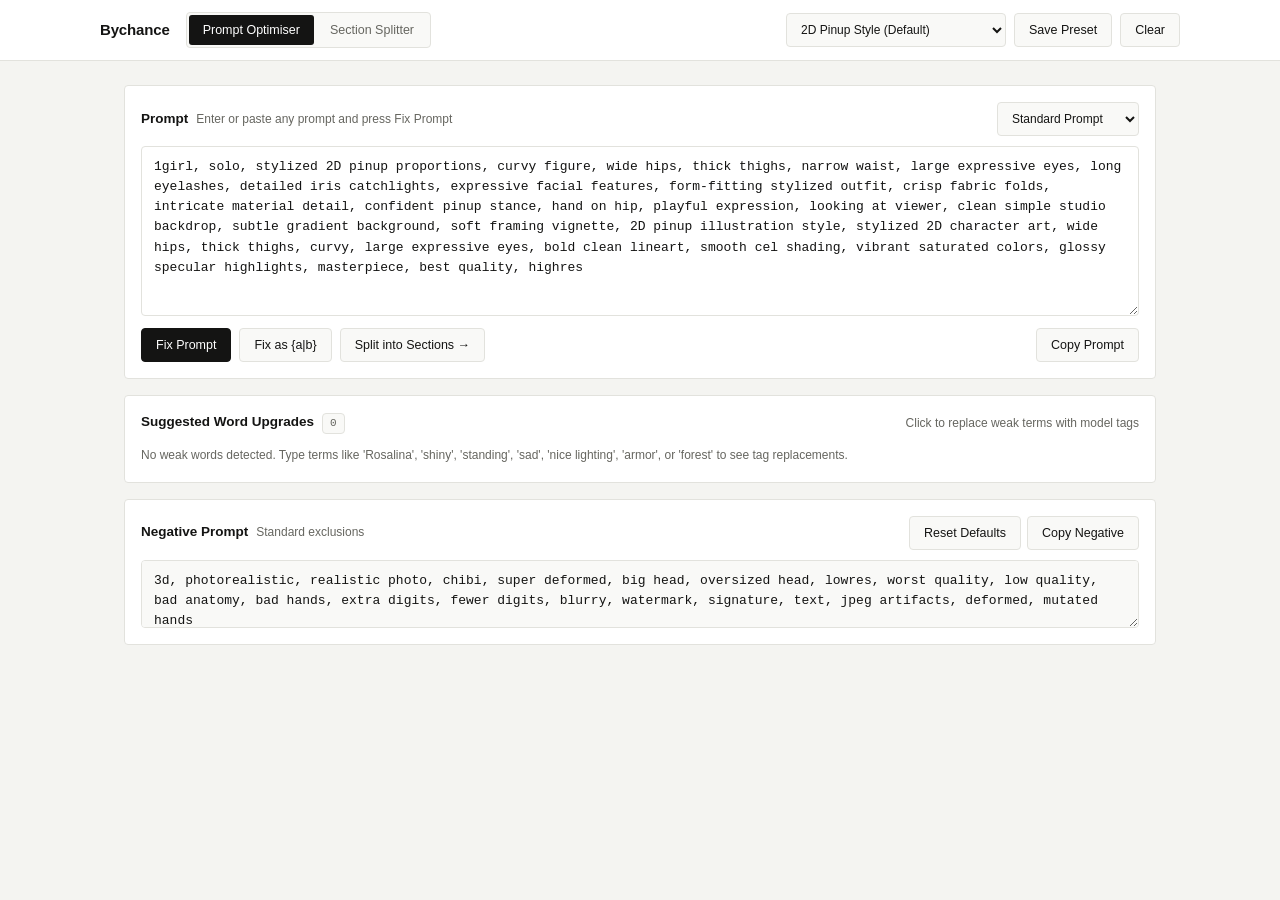
==== commit 4337e3a8: "Fix sticky word upgrade recommendations when upgraded phrase is already applied" ====
--- a/public/index.html
+++ b/public/index.html
@@ -75,6 +75,18 @@
                 </div>
             </div>
 
+            <!-- Detected Word & Character Upgrade Recommendations -->
+            <div class="editor-card" id="card-upgrade-suggestions">
+                <div class="card-header">
+                    <div class="card-title-group">
+                        <h2 class="card-title">Suggested Word Upgrades</h2>
+                        <span id="upgrade-count-badge" class="status-count">0</span>
+                    </div>
+                    <span class="card-hint">Click to replace weak terms with model tags</span>
+                </div>
+                <div id="upgrade-suggestions-list" class="upgrade-list"></div>
+            </div>
+
             <div class="editor-card">
                 <div class="card-header">
                     <div class="card-title-group">
--- a/public/css/style.css
+++ b/public/css/style.css
@@ -264,6 +264,70 @@
     border-color: var(--accent-ink-hover);
 }
 
+.btn-sm {
+    height: 28px;
+    padding: 0 10px;
+    font-size: 12px;
+}
+
+/* Word Upgrade Recommendations */
+.upgrade-list {
+    display: flex;
+    flex-direction: column;
+    gap: 8px;
+}
+
+.upgrade-item {
+    background-color: var(--bg-subtle);
+    border: 1px solid var(--line-color);
+    border-radius: var(--radius);
+    padding: 10px 12px;
+}
+
+.upgrade-item-header {
+    display: flex;
+    align-items: center;
+    justify-content: space-between;
+    gap: 8px;
+    margin-bottom: 4px;
+}
+
+.upgrade-word-badge {
+    font-size: 12px;
+    font-weight: 600;
+    color: var(--text-main);
+}
+
+.upgrade-cat-badge {
+    font-family: var(--font-mono);
+    font-size: 11px;
+    color: var(--text-muted);
+}
+
+.upgrade-target-preview {
+    font-family: var(--font-mono);
+    font-size: 11.5px;
+    color: var(--text-muted);
+    margin-bottom: 8px;
+    word-break: break-word;
+}
+
+.upgrade-actions {
+    display: flex;
+    flex-wrap: wrap;
+    gap: 6px;
+}
+
+.status-count {
+    font-family: var(--font-mono);
+    font-size: 11px;
+    color: var(--text-muted);
+    background-color: var(--bg-subtle);
+    border: 1px solid var(--line-color);
+    padding: 1px 7px;
+    border-radius: var(--radius);
+}
+
 /* Textareas */
 .prompt-textarea {
     width: 100%;
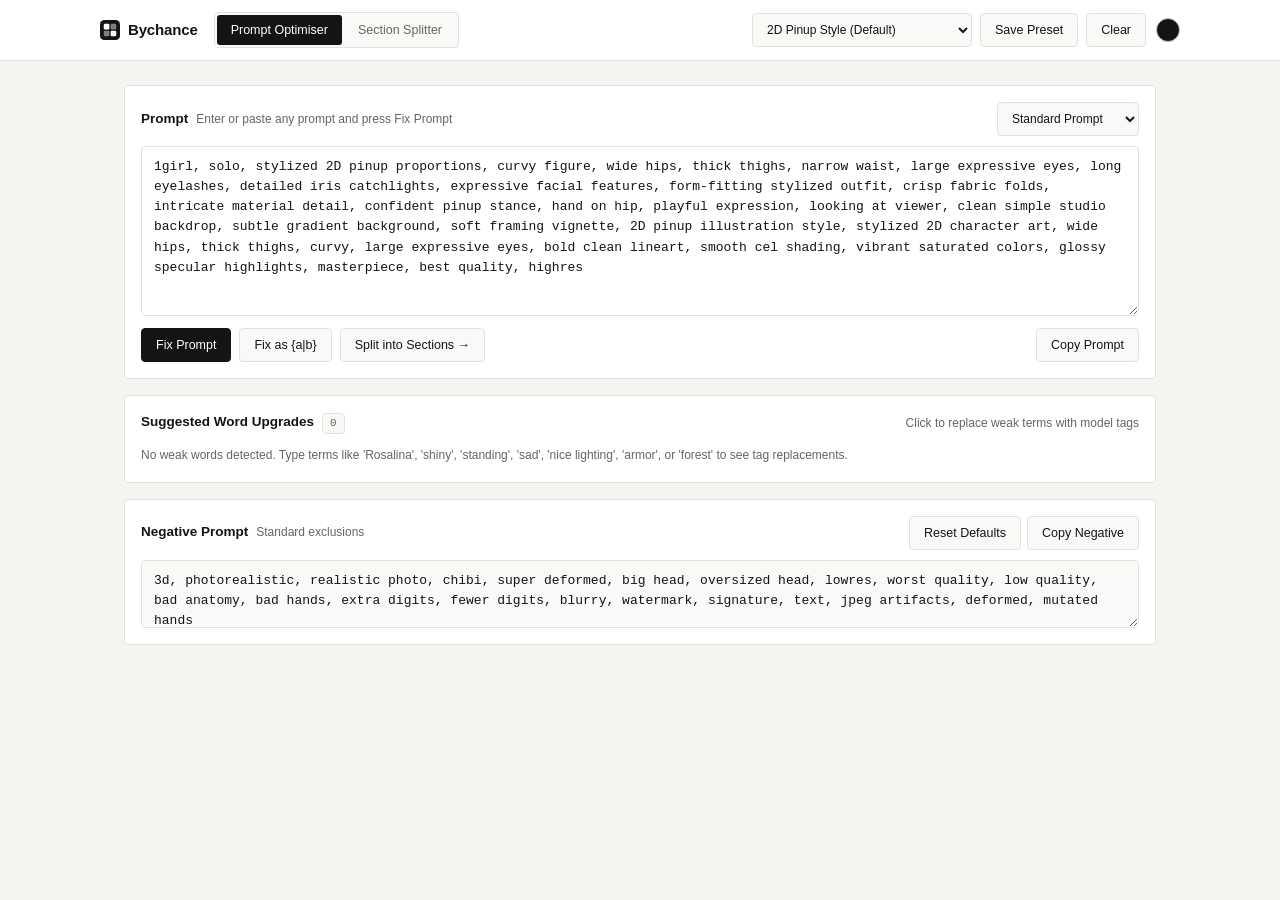
==== commit 1d27ed6f: "Add simple circle dark mode toggle (true black/white/dark-grey) and minimal SVG favicon & brand icon" ====
--- a/public/index.html
+++ b/public/index.html
@@ -4,13 +4,23 @@
     <meta charset="UTF-8" />
     <meta name="viewport" content="width=device-width, initial-scale=1.0" />
     <title>Bychance — Prompt Optimiser &amp; Splitter</title>
+    <link rel="icon" type="image/svg+xml" href="data:image/svg+xml,%3Csvg xmlns='http://www.w3.org/2000/svg' viewBox='0 0 32 32' fill='none'%3E%3Crect width='32' height='32' rx='7' fill='%23141413'/%3E%3Crect x='6' y='6' width='9' height='9' rx='2' fill='%23ffffff'/%3E%3Crect x='17' y='6' width='9' height='9' rx='2' fill='%23ffffff' fill-opacity='0.45'/%3E%3Crect x='6' y='17' width='9' height='9' rx='2' fill='%23ffffff' fill-opacity='0.45'/%3E%3Crect x='17' y='17' width='9' height='9' rx='2' fill='%23ffffff'/%3E%3C/svg%3E" />
     <link rel="stylesheet" href="css/style.css" />
 </head>
 <body>
     <header class="topbar">
         <div class="topbar-inner">
             <div class="brand-and-tabs">
-                <h1 class="brand-title">Bychance</h1>
+                <div class="brand-mark">
+                    <svg class="brand-icon" viewBox="0 0 32 32" fill="none" aria-hidden="true">
+                        <rect width="32" height="32" rx="7" fill="currentColor" />
+                        <rect x="6" y="6" width="9" height="9" rx="2" fill="var(--bg-surface)" />
+                        <rect x="17" y="6" width="9" height="9" rx="2" fill="var(--bg-surface)" fill-opacity="0.45" />
+                        <rect x="6" y="17" width="9" height="9" rx="2" fill="var(--bg-surface)" fill-opacity="0.45" />
+                        <rect x="17" y="17" width="9" height="9" rx="2" fill="var(--bg-surface)" />
+                    </svg>
+                    <h1 class="brand-title">Bychance</h1>
+                </div>
                 <div class="mode-switcher" role="tablist" aria-label="Tool Mode">
                     <button
                         id="tab-optimiser"
@@ -38,6 +48,13 @@
                 <button id="btn-save-full-preset" class="btn">Save Preset</button>
                 <button id="btn-delete-full-preset" class="btn hidden">Delete</button>
                 <button id="btn-clear-all" class="btn">Clear</button>
+                <button
+                    id="btn-theme-toggle"
+                    class="theme-circle-btn"
+                    type="button"
+                    title="Toggle dark mode"
+                    aria-label="Toggle dark mode"
+                ></button>
             </div>
         </div>
     </header>
--- a/public/css/style.css
+++ b/public/css/style.css
@@ -11,10 +11,26 @@
     --line-strong: #c8c8c2;
     --accent-ink: #141413;
     --accent-ink-hover: #2c2c2a;
+    --accent-ink-fg: #ffffff;
     --control-h: 34px;
     --radius: 4px;
     --font-sans: -apple-system, BlinkMacSystemFont, "Inter", "Segoe UI", Roboto, Helvetica, Arial, sans-serif;
     --font-mono: "SFMono-Regular", Consolas, "Liberation Mono", Menlo, Courier, monospace;
+}
+
+[data-theme="dark"] {
+    --bg-canvas: #000000;
+    --bg-surface: #0d0d0d;
+    --bg-subtle: #161616;
+    --bg-hover: #222222;
+    --text-main: #ffffff;
+    --text-muted: #9a9a9a;
+    --text-faint: #666666;
+    --line-color: #242424;
+    --line-strong: #3d3d3d;
+    --accent-ink: #ffffff;
+    --accent-ink-hover: #e2e2e2;
+    --accent-ink-fg: #000000;
 }
 
 * {
@@ -58,6 +74,19 @@
     flex-wrap: wrap;
     align-items: center;
     gap: 16px;
+}
+
+.brand-mark {
+    display: inline-flex;
+    align-items: center;
+    gap: 8px;
+    color: var(--text-main);
+}
+
+.brand-icon {
+    width: 20px;
+    height: 20px;
+    flex-shrink: 0;
 }
 
 .brand-title {
@@ -97,7 +126,7 @@
 
 .mode-tab.active {
     background-color: var(--accent-ink);
-    color: #ffffff;
+    color: var(--accent-ink-fg);
 }
 
 .preset-toolbar {
@@ -105,6 +134,29 @@
     flex-wrap: wrap;
     align-items: center;
     gap: 8px;
+}
+
+/* Simple Circle Dark Mode Toggle */
+.theme-circle-btn {
+    width: 24px;
+    height: 24px;
+    border-radius: 50%;
+    border: 1.5px solid var(--line-strong);
+    background-color: var(--accent-ink);
+    cursor: pointer;
+    padding: 0;
+    margin-left: 2px;
+    flex-shrink: 0;
+    transition: transform 0.12s ease, border-color 0.12s ease, background-color 0.12s ease;
+}
+
+.theme-circle-btn:hover {
+    border-color: var(--text-main);
+    transform: scale(1.08);
+}
+
+.theme-circle-btn:active {
+    transform: scale(0.96);
 }
 
 /* Main Workspace Container */
@@ -256,7 +308,7 @@
 .btn-primary {
     background-color: var(--accent-ink);
     border-color: var(--accent-ink);
-    color: #ffffff;
+    color: var(--accent-ink-fg);
 }
 
 .btn-primary:hover {
@@ -382,7 +434,7 @@
     bottom: 20px;
     right: 20px;
     background-color: var(--accent-ink);
-    color: #ffffff;
+    color: var(--accent-ink-fg);
     border-radius: var(--radius);
     padding: 8px 14px;
     font-size: 12px;
